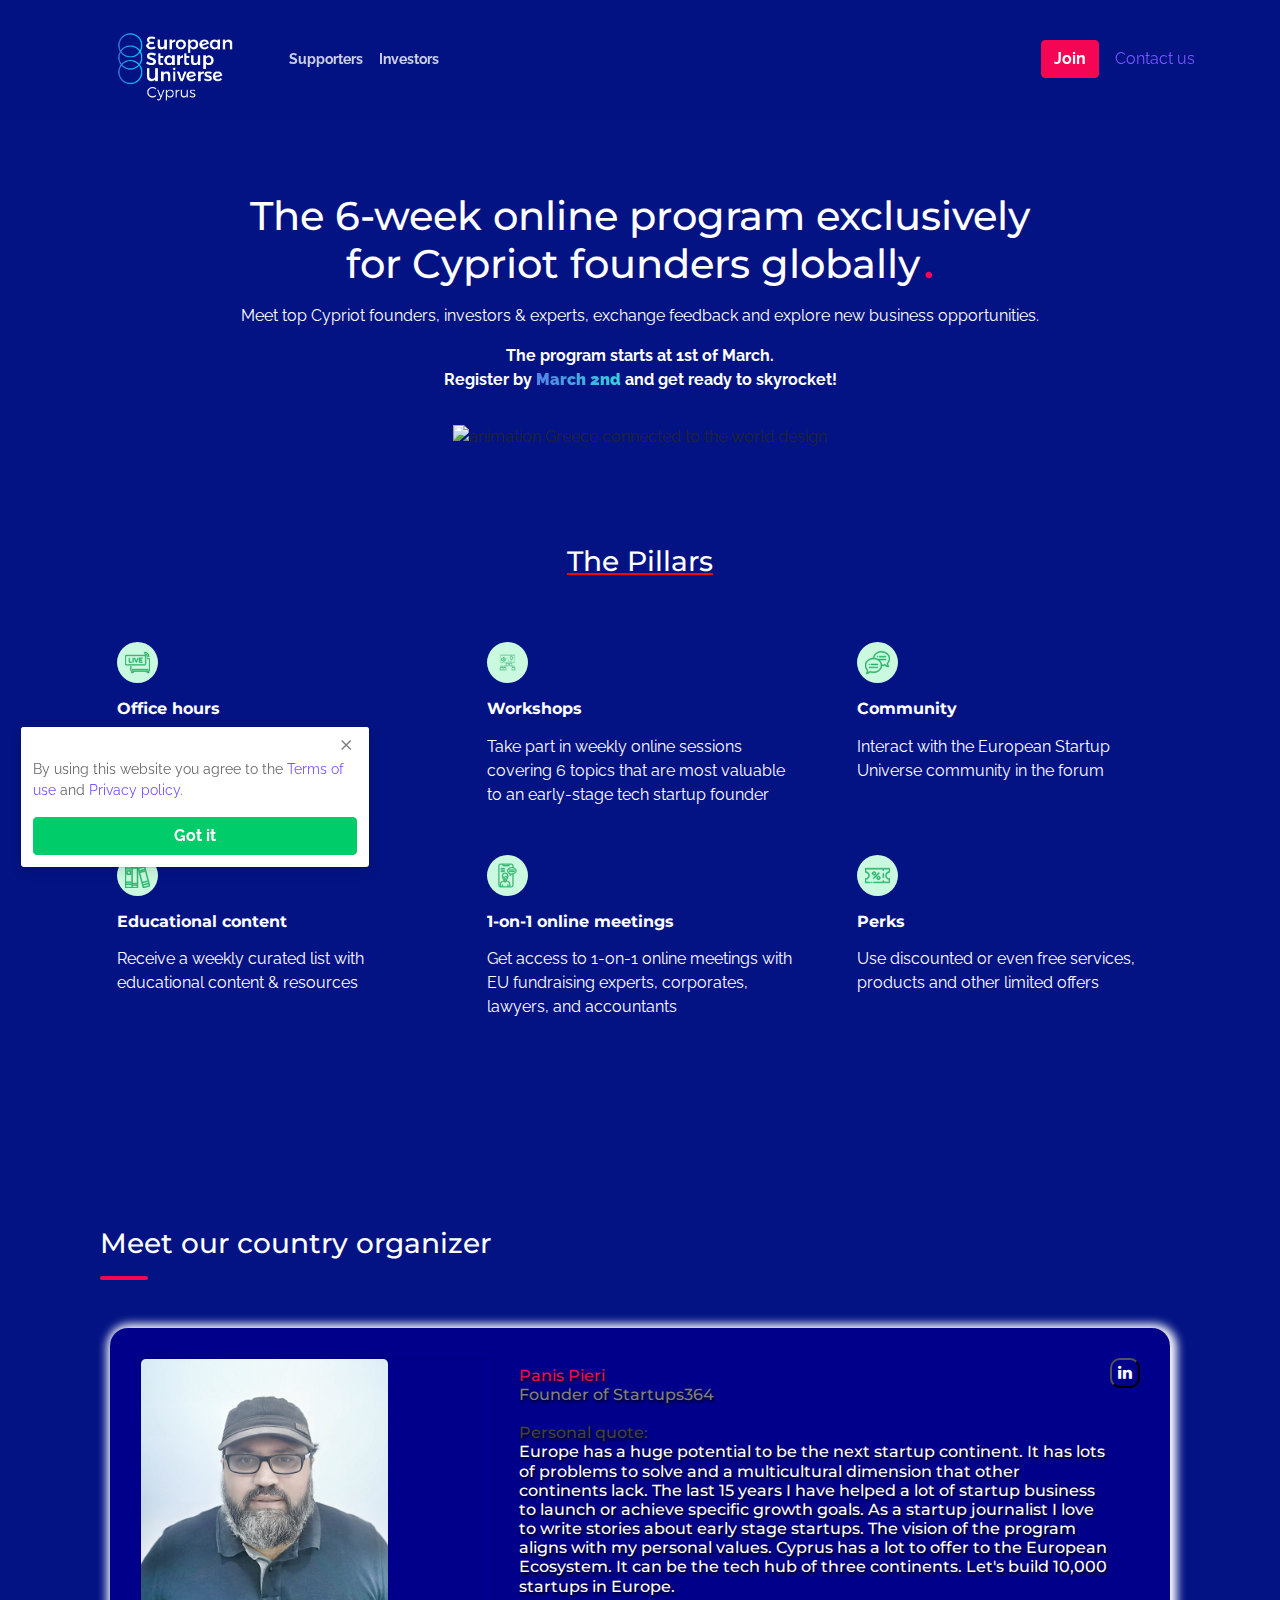
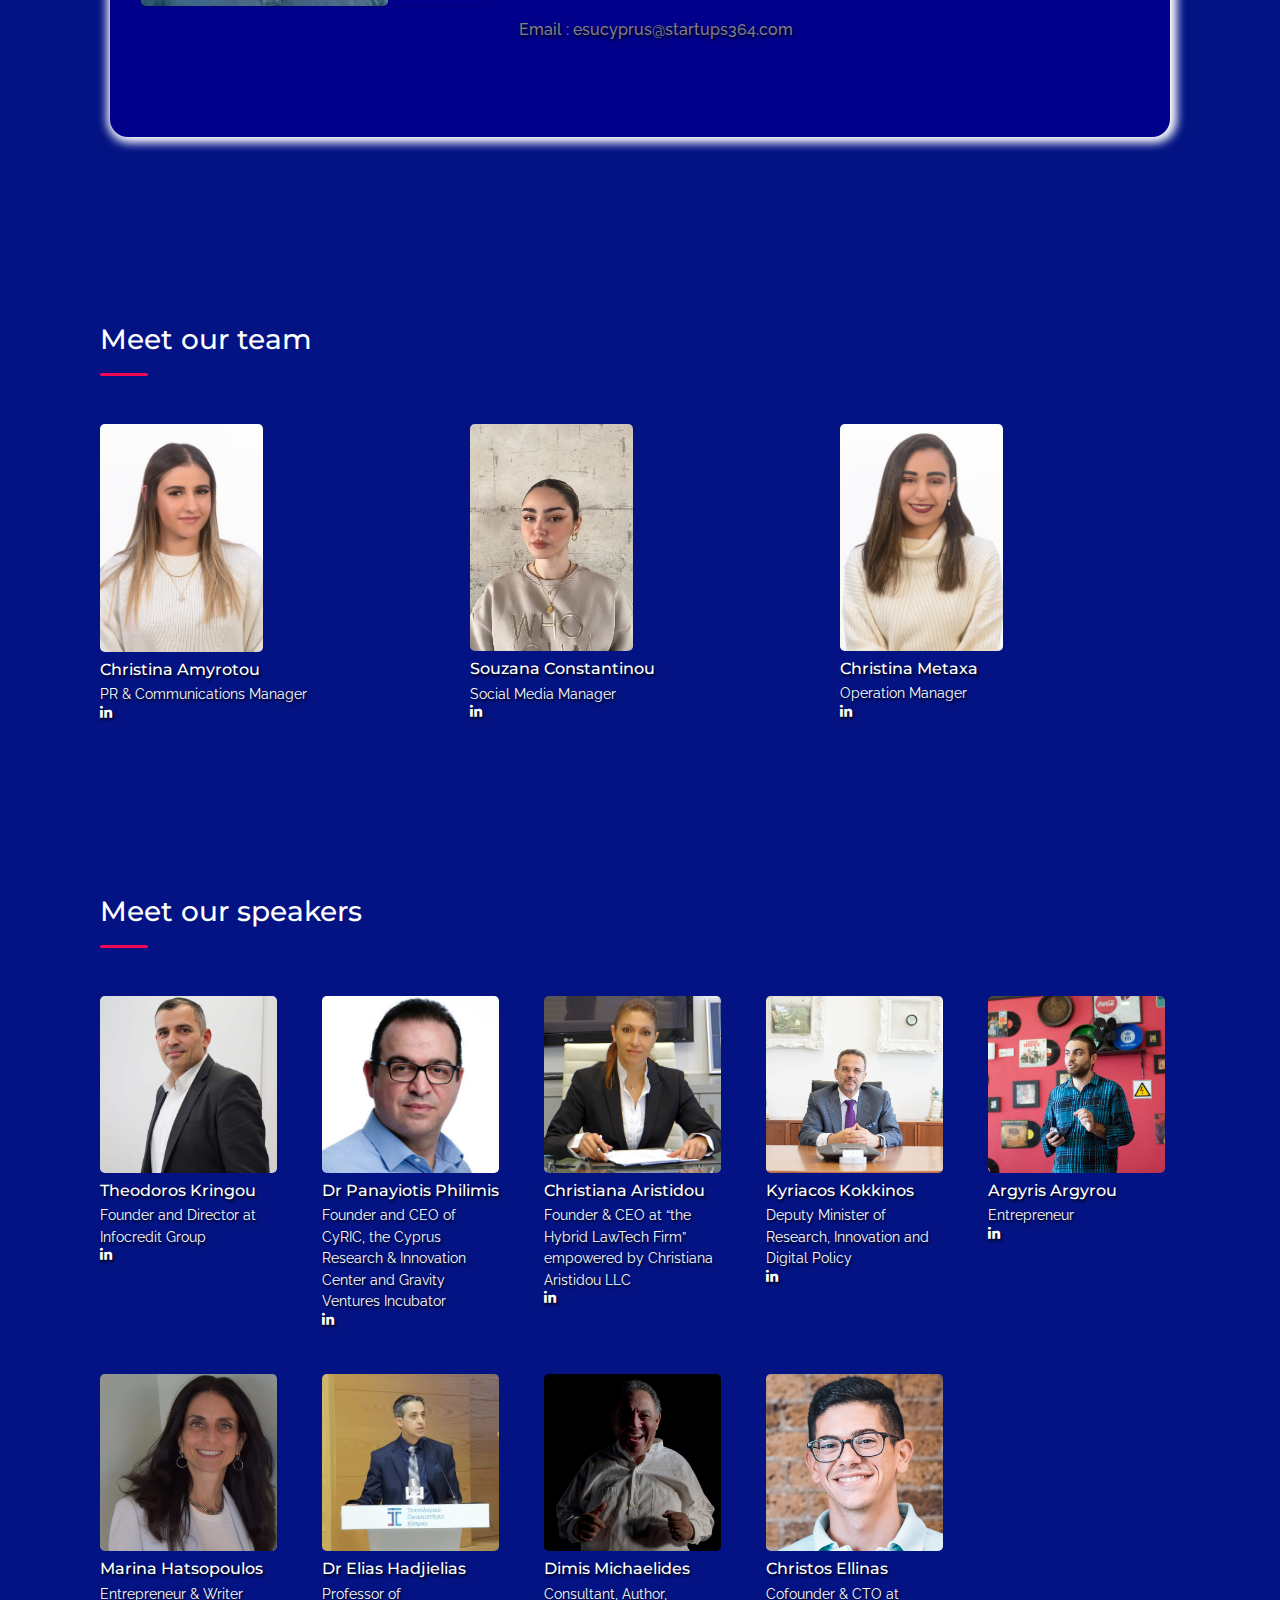
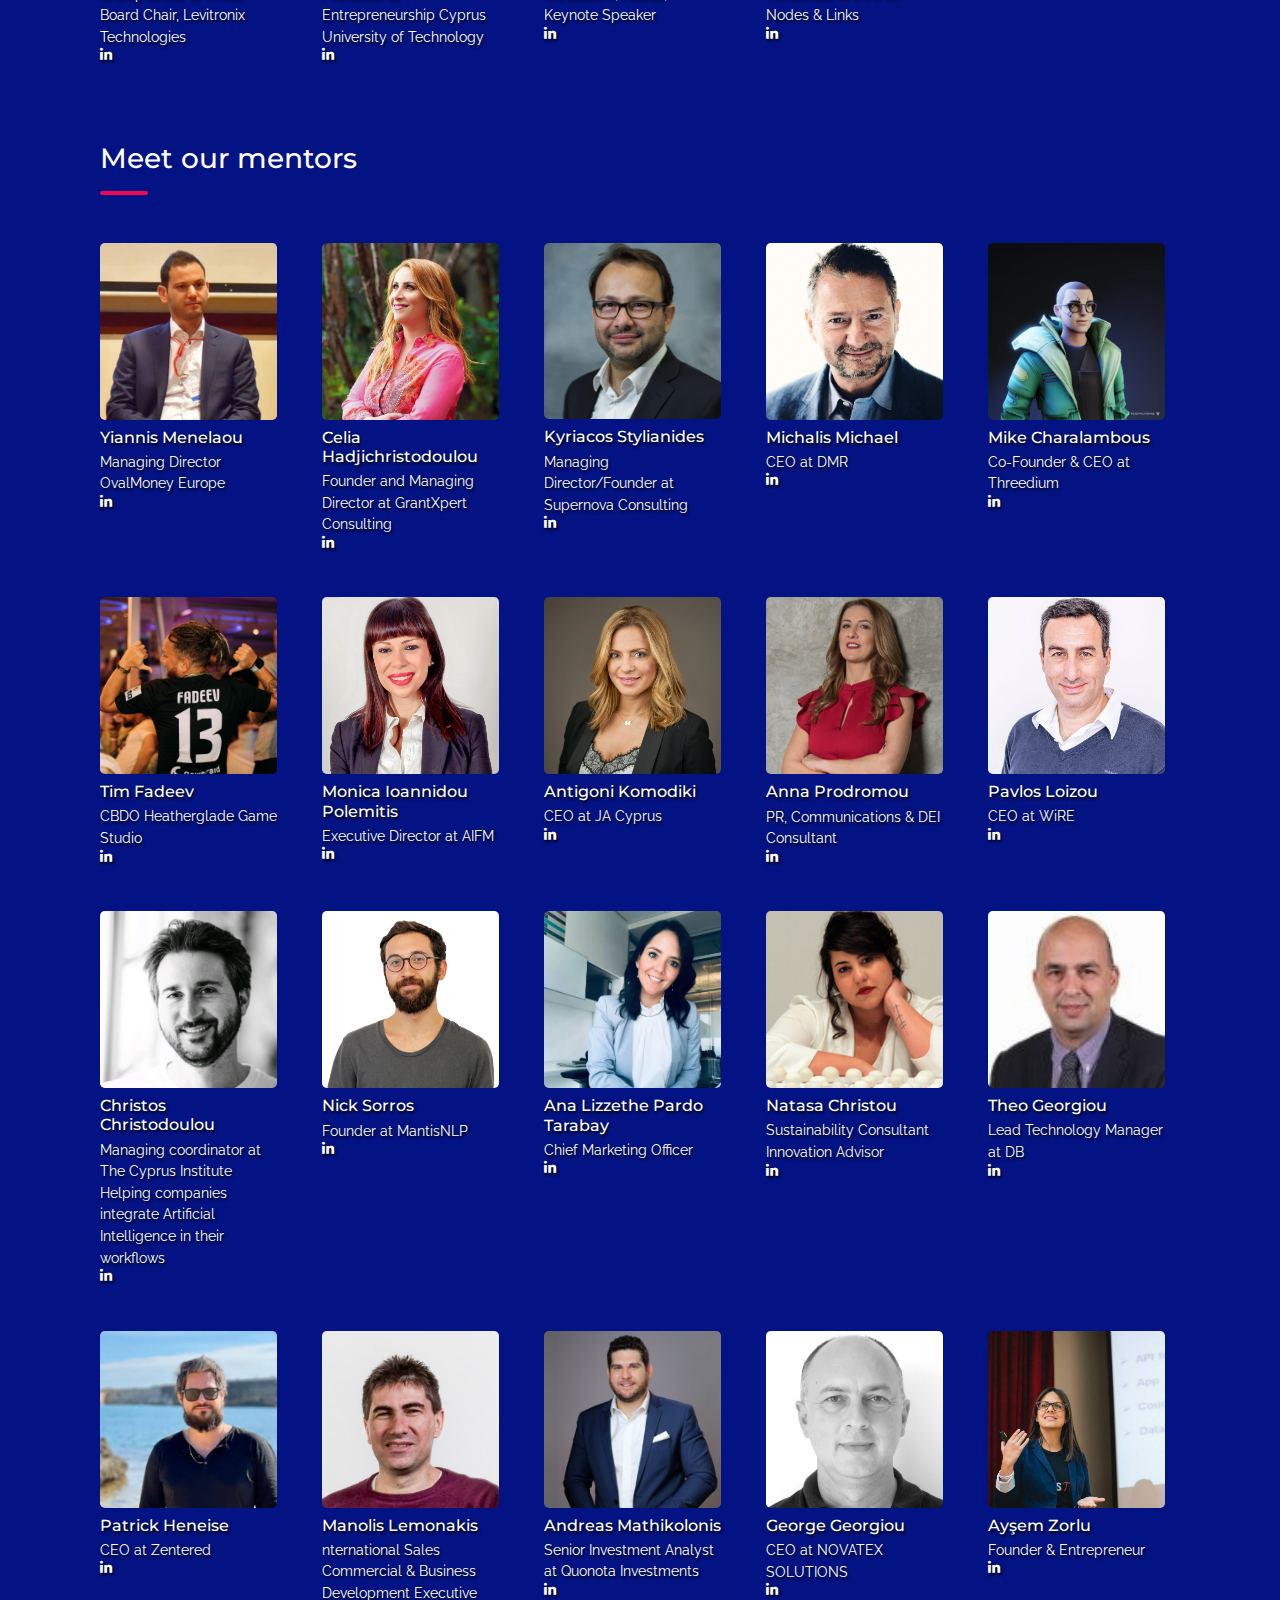
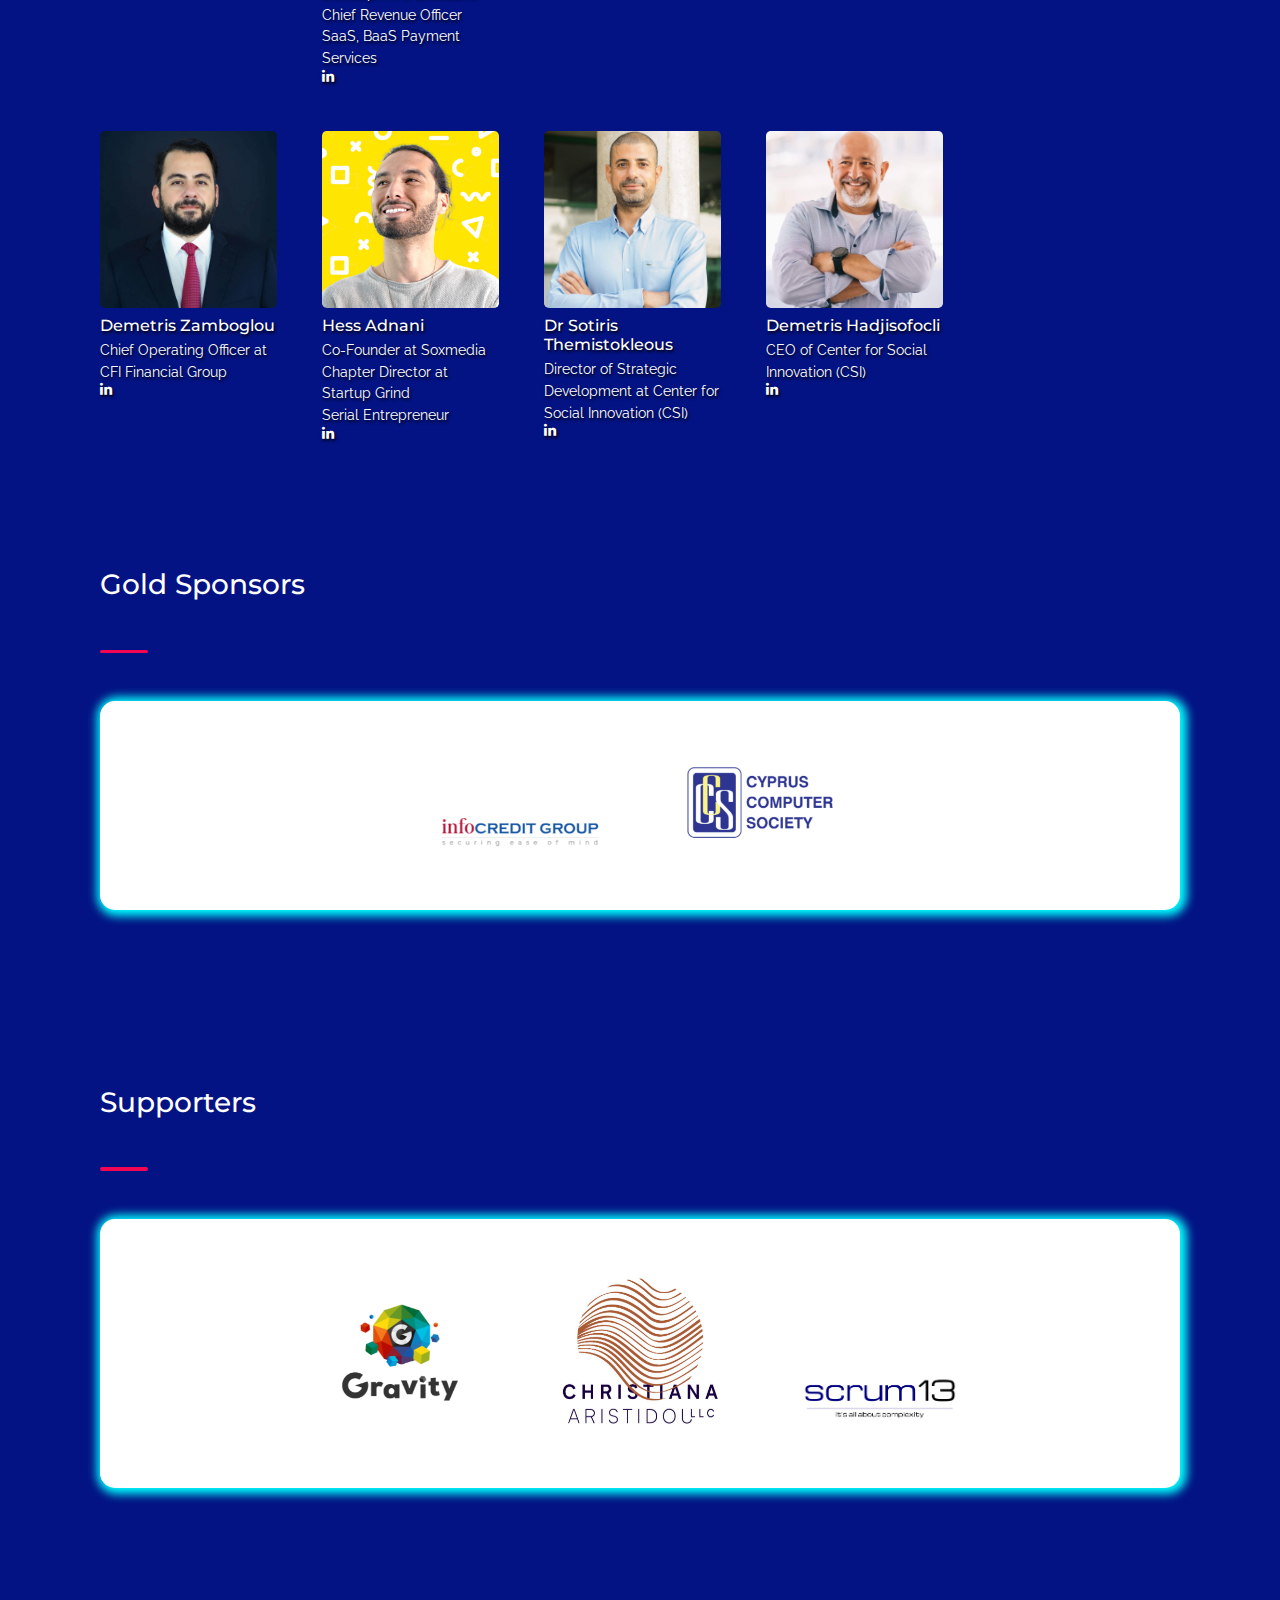
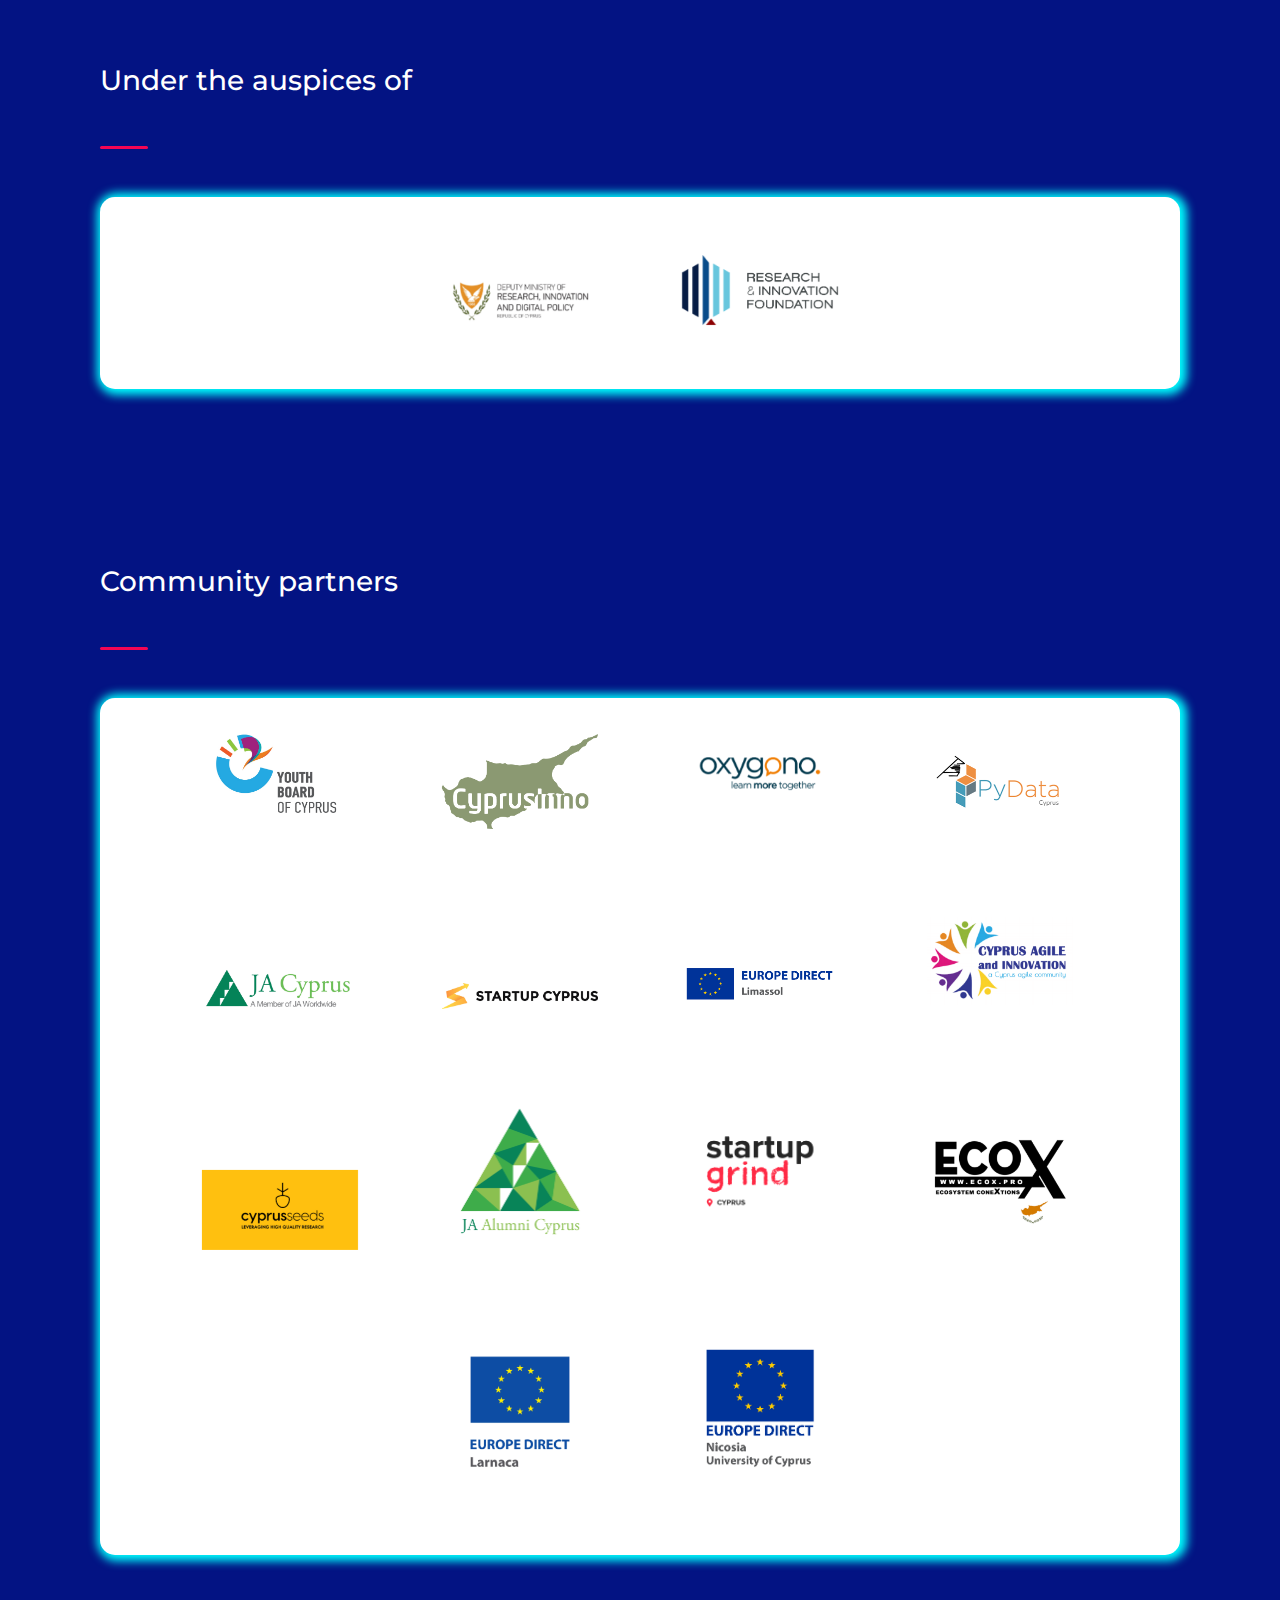
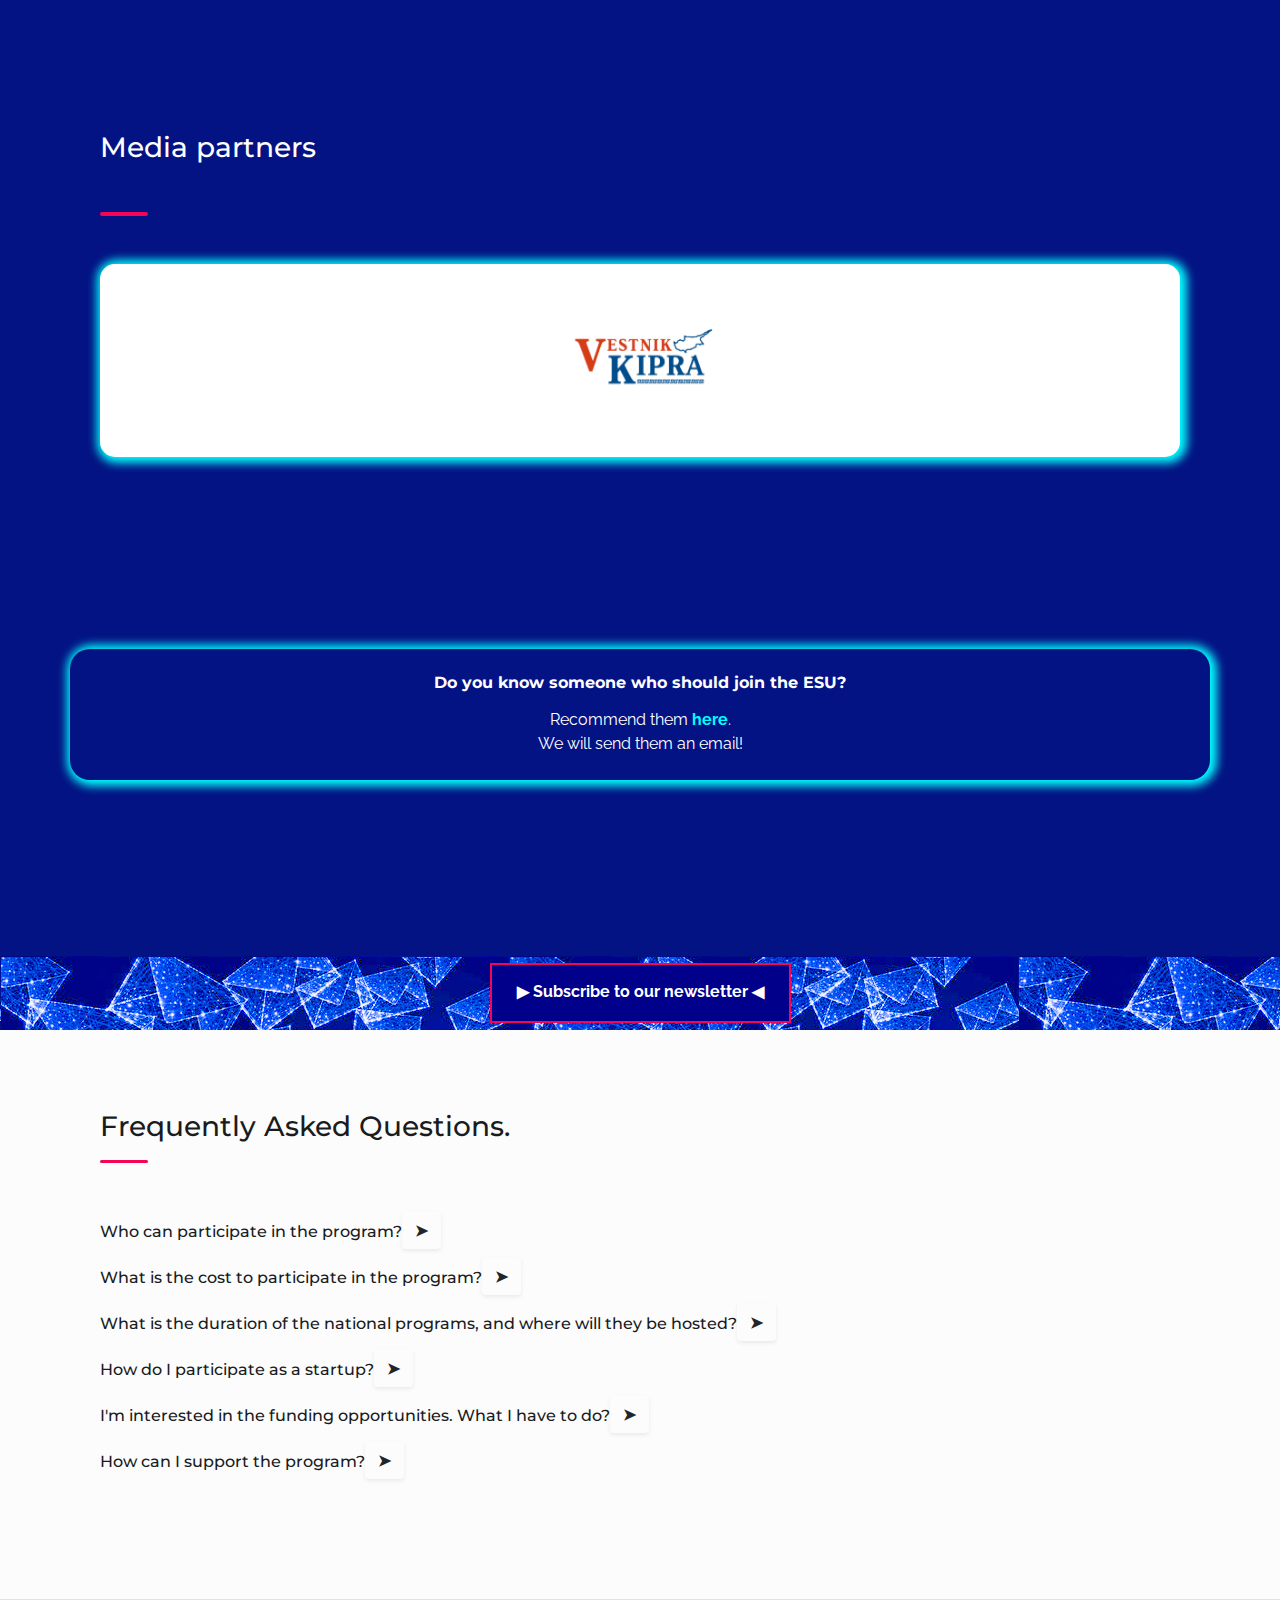
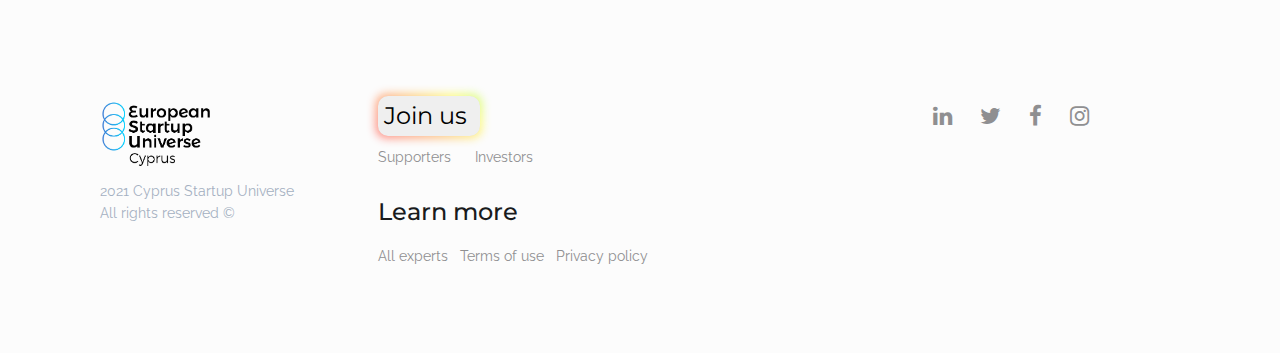
==== index.html @ b562e029 "Add files via upload" ====
<!Doctype html>
<html lang="en">
    <head>
        <meta charset="utf-8">
        <meta name="viewport" content="width=device-width, initial-scale=1.0">
        <meta name="description" content="The 6-week online program exclusively for Cyprus founders globally">
        <meta name="author" content="European Startup Universe - Cyprus">
        <meta property="og:url" content="https://cyprus.thestartupuniverse.org"/>
        <meta property="og:type" content="website"/>
        <meta property="og:title" content="European Startup Universe - Cyprus"/>
        <meta property="og:site_name" content="European Startup Universe - Cyprus"/>
        <meta property="og:description" content="The 6-week online program exclusively for Cyprus founders globally."/>
        <meta property="og:image" content="content/img/facebook_open_graph.jpg"/>
        <title>European Startup Universe - Cyprus</title>
        <!-- Favicon-->
        <link rel="shortcut icon" href="content/img/favicon.png">
        <!-- Bootstrap Core CSS -->
        <link rel="stylesheet" href="css/bootstrap.min.css">
        <link rel="stylesheet" href="css/slick.css">
        <!-- Custom CSS -->
        <link rel="stylesheet" href="css/basic.css">
        <link rel="stylesheet" href="css/landing.css">
        <!-- Google Analytics -->
        <script async src="https://www.googletagmanager.com/gtag/js?id=G-B1VBW97VB4"></script>
        <script>
          window.dataLayer = window.dataLayer || [];
          function gtag(){dataLayer.push(arguments);}
          gtag('js', new Date());

          gtag('config', 'G-B1VBW97VB4');
        </script>
        <!-- Fastbase Analytics -->
        <script>
         (function () {
           var e,i=["https://fastbase.com/fscript.js","TaMvmF3BjX","script"],a=document,s=a.createElement(i[2]);
           s.async=!0,s.id=i[1],s.src=i[0],(e=a.getElementsByTagName(i[2])[0]).parentNode.insertBefore(s,e)
         })();
        </script>

        <!-- Hotjar Tracking Code -->
        <script>
            (function(h,o,t,j,a,r){
                h.hj=h.hj||function(){(h.hj.q=h.hj.q||[]).push(arguments)};
                h._hjSettings={hjid:2195132,hjsv:6};
                a=o.getElementsByTagName('head')[0];
                r=o.createElement('script');r.async=1;
                r.src=t+h._hjSettings.hjid+j+h._hjSettings.hjsv;
                a.appendChild(r);
            })(window,document,'https://static.hotjar.com/c/hotjar-','.js?sv=');
        </script>
    </head>
    <body>

    <!-- Navigation Bar Section -->
    <nav class="navbar fixed-top navbar-expand-lg navbar-light bg-light">
        <div class="container">
            <a class="navbar-brand" href="index.html">
                <img src="content/img/logo/ESU_Cyprus_white.png" width="auto" height="70px" alt="logo">
            </a>
            <button class="navbar-toggler navbar-toggler-left x collapsed" type="button" data-toggle="collapse" data-target="#navbarText" aria-controls="navbarText" aria-expanded="false" aria-label="Toggle navigation">
                <span class="icon-bar"></span>
                <span class="icon-bar"></span>
                <span class="icon-bar"></span>
              </button>
            <div class="collapse navbar-collapse" id="navbarText">
                <ul class="navbar-nav ml-md-3 mr-auto mt-md-3 mt-lg-0">
                    <li class="nav-item">
                        <a class="nav-link" href="supporters.html">Supporters</a>
                    </li>
                    <li class="nav-item">
                        <a class="nav-link d-none" href="bexpert.html">Experts</a>
                    </li>
                    <li class="nav-item">
                        <a class="nav-link" href="investors.html">Investors</a>
                    </li>
                </ul>
                <a class="nav-link" href="join.html"><button class="btn mt-3 mt-md-0 my-2 my-sm-0 btn-call-to-action" type="button">Join</button></a>
                <a class= "nav-item" href="contactus.html"><class="text-white text-bold">Contact us</a>
                <!--<button class="btn mt-3 mt-md-0 my-2 my-sm-0 btn-call-to-action" type="button" onclick="window.open('https://greekstartupuniverse.org/waitinglist.html')">Book your seat</button>-->
            </div>
        </div>
    </nav>

    <!-- Hero Section -->
    <section class="jumbotron jumbotron-fluid welcome-section mb-0 pb-3">
        <div class="container">
            <div class="row">
                <div class="col-12 col-sm-9 mx-auto welcome-section-title text-center">
                    <h1 class="title-welcome text-white">The 6-week online program exclusively for Cypriot founders globally<span class="colored-dot">.</span></h1>
                    <p class="text-white">Meet top Cypriot founders, investors & experts, exchange feedback and explore new business opportunities.</p>
                    <p class="text-white font-weight-bold mt-3">The program starts at 1st of March.<br>Register by <span class="highlighted-text">March 2nd</span> and get ready to skyrocket!</p>
                </div>
            </div>
            <div class="row">
                <div class="col-12 text-center mx-auto mt-5 mt-md-3 px-0">
                    <img src="content/img/landing_world.gif" class="img-fluid" alt="animation Greece connected to the world design">
                </div>
            </div>
        </div>
    </section>

    <!-- Features section -->
    <section id="section-features">
        <div class="container">
            <div class="col-12">

                <h3 class="text-white d-flex justify-content-around mt-5 mb-5" style="text-decoration-line:underline; text-decoration-color:red;">The Pillars</h3>
                <div class="row">
                    <div class="col-12 col-md-4 py-3 card-style">
                        <span class="badge badge-secondary icon-wrapper">
                            <img src="content/img/live.svg" width="auto" height="25" alt="oofice hours graphic image">
                        </span>
                        <h6 class="font-weight-bold my-3 text-white">Office hours</h6>
                        <p class="text-white">Attend to weekly live Q&As with successful startup founders, and investors of your country</p>
                    </div>
                    <div class="col-12 col-md-4 py-3 card-style">
                        <span class="badge badge-secondary icon-wrapper">
                            <img src="content/img/workshops icon.png" width="auto" height="25" alt="funding graphic image">
                        </span>
                        <h6 class="font-weight-bold my-3 text-white">Workshops</h6>
                        <p class="text-white">Take part in weekly online sessions covering 6 topics that are most valuable to an early-stage tech startup founder</p>
                    </div>
                    <div class="col-12 col-md-4 py-3 card-style">
                        <span class="badge badge-secondary icon-wrapper">
                            <img src="content/img/community.svg" width="auto" height="25" alt="community graphic image">
                        </span>
                        <h6 class="font-weight-bold my-3 text-white">Community</h6>
                        <p class="text-white">Interact with the European Startup Universe community in the forum</p>
                    </div>
                </div>
                <div class="row">
                    <div class="col-12 col-md-4 py-3 card-style">
                        <span class="badge badge-secondary icon-wrapper">
                            <img src="content/img/book.svg" width="auto" height="25" alt="educational material graphic image">
                        </span>
                        <h6 class="font-weight-bold my-3 text-white">Educational content</h6>
                        <p class="text-white">Receive a weekly curated list with educational content & resources</p>
                    </div>
                    <div class="col-12 col-md-4 py-3 card-style">
                        <span class="badge badge-secondary icon-wrapper">
                            <img src="content/img/video-chat.svg" width="auto" height="25" alt="1-on-1 graphic image">
                        </span>
                        <h6 class="font-weight-bold my-3 text-white">1-on-1 online meetings</h6>
                        <p class="text-white">Get access to 1-on-1 online meetings with EU fundraising experts, corporates, lawyers, and accountants</p>
                    </div>
                    <div class="col-12 col-md-4 py-3 card-style">
                        <span class="badge badge-secondary icon-wrapper">
                            <img src="content/img/voucher.svg" width="auto" height="25" alt="offers & discounts graphic image">
                        </span>
                        <h6 class="font-weight-bold my-3 text-white">Perks</h6>
                        <p class="text-white">Use discounted or even free services, products and other limited offers</p>
                    </div>
                </div>

            </div>
        </div>
    </section>

    <!-- Funding opportunities section -->
    <section id="section-funding" class="d-none">
        <div class="container">
            <div class="jumbotron background-standing">
                <div class="row">
                    <div class="col-md-5 px-4 mb-5">
                        <h2><span class="highlighted-text">€200+M</span> in funding opportunities if you are looking for funding.</h2>
                    </div>
                    <div class="col-md-6 offset-md-1">
                        <div class="col-12">
                            <h6>Angel investors</h6>
                            <p>Complete 7/8 progress reports to access Cyprus-origin angel investors looking to fund startups in your industry</p>
                            <table class="table table-borderless table-sm">
                                <tbody>
                                    <tr>
                                        <td class="table-text">Who is this for?</td>
                                        <td class="table-text">Startups in very early stages</td>
                                    </tr>
                                    <tr>
                                        <td class="table-text">Total money to be invested:</td>
                                        <td class="table-text">€300K</td>
                                    </tr>
                                    <tr>
                                        <td class="table-text">Angels invest through</td>
                                        <td class="table-text">Equity 7-9%, convertible note</td>
                                    </tr>
                                </tbody>
                            </table>
                            <hr class="my-4">
                        </div>
                        <div class="col-12">
                            <h6>VCs, Angel funds & family offices</h6>
                            <p>If you complete 7/8 progress reports and you are a startup with product & revenues looking for additional funding we can connect you with Cyprus-origin angel funds, family offices & VCs in our network.</p>
                            <table class="table table-borderless table-sm">
                                <tbody>
                                    <tr>
                                        <td class="table-text">Who is this for?</td>
                                        <td class="table-text">Startups in pre-seed or seed stage</td>
                                    </tr>
                                    <tr>
                                        <td class="table-text">Total money to be invested:</td>
                                        <td class="table-text">€200M</td>
                                    </tr>
                                    <tr>
                                        <td class="table-text">VCs, Angel funds & family offices invest through</td>
                                        <td class="table-text">Equity (depends on maturity)</td>
                                    </tr>
                                </tbody>
                            </table>
                        </div>
                        <div class="col-12 mt-5">
                            <a href="investors.html" class="link-to-page font-weight-bold">Be one of our investors<i class="fa fa-long-arrow-right ml-3" aria-hidden="true"></i></a>
                        </div>
                    </div>
                </div>
            </div>
        </div>
    </section>

    <!-- Country organizer section -->
    <section id="section-partners">
      <div class="container">
        <div class="col-12">
          <h3 class="text-white">Meet our country organizer</h3>
          <div class="title-border mt-3 mb-5"></div>
          <div class="photoframe">
            <div class="card card-partner" style="background-color: inherit;">
              <img src="content/img/cyprus.jpg" class="card-img-top" alt="Panis Pieri">
            </div>
            <h6 class="card-title text-white mt-2 mb-1 pl-4 pb-5"><span class="pb-5" style="color:#f40654;">Panis Pieri</span><br>
            <span style="color:gray;">Founder of Startups364</span><br><br>
            <span style="color:#454140;">Personal quote: </span><br>
            Europe has a huge potential to be the next startup continent. It has lots of problems to solve and a multicultural dimension that other continents lack.
            The last 15 years I have helped a lot of startup business to launch or achieve specific growth goals. As a startup journalist I love to write stories about early stage startups.
            The vision of the program aligns with my personal values. Cyprus has a lot to offer to the European Ecosystem. It can be the tech hub of three  continents. Let's build 10,000 startups in Europe.
            <br><p class="footer-list-item list-inline-item mb-3 mt-4" style="color:gray;">Email : esucyprus@startups364.com</p></h6>
            <br><button class="raise"><a href="https://www.linkedin.com/in/panispieri/" style="color:white;" target="_blank"><i class="fa fa-linkedin"></i></a></button>
          </div>
        </div>
      </div>
    </section>

    <!--team section -->
    <section id="section-partners">
      <div class="container">
        <div class="col-12">
          <h3 class="text-white">Meet our team</h3>
          <div class="title-border mt-3 mb-5"></div>
          <div class="row row-cols row-cols-lg-3">

                <div class="col col-md-5 px-6 mb-5 speakers-wrapper">
                    <div class="card card-speaker" style="background-color: inherit;">
                        <img src="content/img/team/Christina Amyrotou.jpg" class="card-img-top w-50" alt="Christina Amyrotou profile photo">
                        <h6 class="card-title text-white mt-2 mb-1">Christina Amyrotou</h6>
                        <p class="card-text text-white speaker-position">PR & Communications Manager
                        <a href="https://www.linkedin.com/in/christina-amyrotou-5b244a198/?originalSubdomain=cy" target="_blank"><i class="fa fa-linkedin d-flex justify-content-start" style="color:white"></i></a></p>
                    </div>
                </div>
                <div class="col col-md-5 px-6 mb-5 speakers-wrapper">
                    <div class="card card-speaker" style="background-color: inherit;">
                        <img src="content/img/team/Souzana Constantinou.jpg" class="card-img-top w-50" alt="Souzana Constantinou profile photo">
                        <h6 class="card-title text-white mt-2 mb-1">Souzana Constantinou</h6>
                        <p class="card-text text-white speaker-position">Social Media Manager
                        <a href="https://www.linkedin.com/in/suzanaconstantinou/?originalSubdomain=cy" target="_blank"><i class="fa fa-linkedin d-flex justify-content-start" style="color:white"></i></a></p>
                    </div>
                </div>
                <div class="col col-md-5 px-6 mb-5 speakers-wrapper">
                    <div class="card card-speaker" style="background-color: inherit;">
                        <img src="content/img/team/Christina Metaxa.jpg" class="card-img-top w-50" alt="Christina Metaxa profile photo">
                        <h6 class="card-title text-white mt-2 mb-1">Christina Metaxa</h6>
                        <p class="card-text text-white speaker-position">Operation Manager
                        <a href="https://www.linkedin.com/in/christina-metaxa-927b83229/" target="_blank"><i class="fa fa-linkedin d-flex justify-content-start" style="color:white"></i></a></p>
                    </div>
                </div>
        </div>
      </div>
    </section>

    <!-- Speakers section -->
    <section id="section-speakers">
        <div class="container">
            <div class="col-12">

                <h3 class="text-white">Meet our speakers</h3>
                <div class="title-border mt-3 mb-5"></div>
                <div class="row row-cols row-cols-lg-5">

                    <div class="col col-md-5 px-6 mb-5 speakers-wrapper">
                        <div class="card card-speaker" style="background-color: inherit;">
                            <img src="content/img/speakers/Theodoros Kringou.jpg" class="card-img-top" alt="Theodoros Kringou profile photo">
                            <h6 class="card-title text-white mt-2 mb-1">Theodoros Kringou</h6>
                            <p class="card-text text-white speaker-position">Founder and Director at Infocredit Group
                            <a href="https://www.linkedin.com/in/theodorosk/" target="_blank"><i class="fa fa-linkedin d-flex justify-content-start" style="color:white"></i></a></p>
                        </div>
                    </div>
                    <div class="col col-md-5 px-6 mb-5 speakers-wrapper">
                        <div class="card card-speaker" style="background-color: inherit;">
                            <img src="content/img/speakers/Panayiotis Philimis.jpg" class="card-img-top" alt="Dr Panayiotis Philimis profile photo">
                            <h6 class="card-title text-white mt-2 mb-1">Dr Panayiotis Philimis</h6>
                            <p class="card-text text-white speaker-position">Founder and CEO of CyRIC, the Cyprus Research & Innovation Center and Gravity Ventures Incubator
                            <a href="https://www.linkedin.com/in/panayiotisphilimis/" target="_blank"><i class="fa fa-linkedin d-flex justify-content-start" style="color:white"></i></a></p>
                        </div>
                    </div>
                    <div class="col col-md-5 px-6 mb-5 speakers-wrapper">
                        <div class="card card-speaker" style="background-color: inherit;">
                            <img src="content/img/speakers/Christiana Aristidou.jpg" class="card-img-top" alt="Christiana Aristidou profile photo">
                            <h6 class="card-title text-white mt-2 mb-1">Christiana Aristidou</h6>
                            <p class="card-text text-white speaker-position">Founder & CEO at “the Hybrid LawTech Firm” empowered by Christiana Aristidou LLC
                            <a href="https://www.linkedin.com/in/christiana-aristidou/" target="_blank"><i class="fa fa-linkedin d-flex justify-content-start" style="color:white"></i></a></p>
                        </div>
                    </div>
                    <div class="col col-md-5 px-6 mb-5 speakers-wrapper">
                        <div class="card card-speaker" style="background-color: inherit;">
                            <img src="content/img/speakers/Kyriacos Kokkinos.jpg" class="card-img-top" alt="Kyriacos Kokkinos profile photo">
                            <h6 class="card-title text-white mt-2 mb-1">Kyriacos Kokkinos</h6>
                            <p class="card-text text-white speaker-position">Deputy Minister of Research, Innovation and Digital Policy
                            <a href="https://www.linkedin.com/in/kyriacoschiefscientist/" target="_blank"><i class="fa fa-linkedin d-flex justify-content-start" style="color:white"></i></a></p>
                        </div>
                    </div>
                    <div class="col col-md-5 px-6 mb-5 speakers-wrapper">
                        <div class="card card-speaker" style="background-color: inherit;">
                            <img src="content/img/speakers/Argyris Argyrou.jpg" class="card-img-top" alt="Argyris Argyrou profile photo">
                            <h6 class="card-title text-white mt-2 mb-1">Argyris Argyrou</h6>
                            <p class="card-text text-white speaker-position">Entrepreneur
                            <a href="https://www.linkedin.com/in/aargyrou/" target="_blank"><i class="fa fa-linkedin d-flex justify-content-start" style="color:white"></i></a></p>
                        </div>
                    </div>
                    <div class="col col-md-5 px-6 mb-5 speakers-wrapper">
                        <div class="card card-speaker" style="background-color: inherit;">
                            <img src="content/img/speakers/Marina Hatsopoulos.jpg" class="card-img-top" alt="Marina Hatsopoulos profile photo">
                            <h6 class="card-title text-white mt-2 mb-1">Marina Hatsopoulos</h6>
                            <p class="card-text text-white speaker-position">Entrepreneur & Writer<br>Board Chair, Levitronix Technologies
                            <a href="https://www.linkedin.com/in/marinahatsopoulos/" target="_blank"><i class="fa fa-linkedin d-flex justify-content-start" style="color:white"></i></a></p>
                        </div>
                    </div>
                    <div class="col col-md-5 px-6 mb-5 speakers-wrapper">
                        <div class="card card-speaker" style="background-color: inherit;">
                            <img src="content/img/speakers/Elias Hadjielias.jpg" class="card-img-top" alt="Dr Elias Hadjielias profile photo">
                            <h6 class="card-title text-white mt-2 mb-1">Dr Elias Hadjielias</h6>
                            <p class="card-text text-white speaker-position">Professor of Entrepreneurship Cyprus University of Technology
                            <a href="https://www.linkedin.com/in/elias-hadjielias-2539a488/" target="_blank"><i class="fa fa-linkedin d-flex justify-content-start" style="color:white"></i></a></p>
                        </div>
                    </div>
                    <div class="col col-md-5 px-6 mb-5 speakers-wrapper">
                        <div class="card card-speaker" style="background-color: inherit;">
                            <img src="content/img/speakers/Dimis Michaelides.jpg" class="card-img-top" alt="Dimis Michaelides profile photo">
                            <h6 class="card-title text-white mt-2 mb-1">Dimis Michaelides</h6>
                            <p class="card-text text-white speaker-position">Consultant, Author, Keynote Speaker
                            <a href="http://www.dimis.org/" target="_blank"><i class="fa fa-linkedin d-flex justify-content-start" style="color:white"></i></a></p>
                        </div>
                    </div>
                    <div class="col col-md-5 px-6 mb-5 speakers-wrapper">
                        <div class="card card-speaker" style="background-color: inherit;">
                            <img src="content/img/speakers/Christos Ellinas.jpg" class="card-img-top" alt="Christos Ellinas profile photo">
                            <h6 class="card-title text-white mt-2 mb-1">Christos Ellinas</h6>
                            <p class="card-text text-white speaker-position">Cofounder & CTO at Nodes & Links
                            <a href="https://www.linkedin.com/in/christos-ellinas/" target="_blank"><i class="fa fa-linkedin d-flex justify-content-start" style="color:white"></i></a></p>
                        </div>
                    </div>

                </div>
            </div>
        </div>
    </section>

    <!-- Mentors section -->
    <section id="section-speakers">
        <div class="container">
            <div class="col-12">

                <h3 class="text-white">Meet our mentors</h3>
                <div class="title-border mt-3 mb-5"></div>
                <div class="row row-cols row-cols-lg-5">

                    <div class="col col-md-5 px-6 mb-5 speakers-wrapper">
                        <div class="card card-speaker" style="background-color: inherit;">
                            <img src="content/img/mentors/Yiannis Menelaou.jpg" class="card-img-top" alt="Yiannis Menelaou profile photo">
                            <h6 class="card-title text-white mt-2 mb-1">Yiannis Menelaou</h6>
                            <p class="card-text text-white speaker-position">Managing Director OvalMoney Europe
                            <a href="https://www.linkedin.com/in/ioannis-menelaou/" target="_blank"><i class="fa fa-linkedin d-flex justify-content-start" style="color:white"></i></a></p>
                        </div>
                    </div>
                    <div class="col col-md-5 px-6 mb-5 speakers-wrapper">
                        <div class="card card-speaker" style="background-color: inherit;">
                            <img src="content/img/mentors/Celia Hadjichristodoulou.jpg" class="card-img-top" alt="Celia Hadjichristodoulou profile photo">
                            <h6 class="card-title text-white mt-2 mb-1">Celia Hadjichristodoulou</h6>
                            <p class="card-text text-white speaker-position">Founder and Managing Director at GrantXpert Consulting
                            <a href="https://www.linkedin.com/in/celiah/" target="_blank"><i class="fa fa-linkedin d-flex justify-content-start" style="color:white"></i></a></p>
                        </div>
                    </div>
                    <div class="col col-md-5 px-6 mb-5 speakers-wrapper">
                        <div class="card card-speaker" style="background-color: inherit;">
                            <img src="content/img/mentors/Kyriakos Stylianides.jpg" class="card-img-top" alt="Kyriacos Stylianides profile photo">
                            <h6 class="card-title text-white mt-2 mb-1">Kyriacos Stylianides</h6>
                            <p class="card-text text-white speaker-position">Managing Director/Founder at Supernova Consulting
                            <a href="https://www.linkedin.com/in/kyriacosstylianides/" target="_blank"><i class="fa fa-linkedin d-flex justify-content-start" style="color:white"></i></a></p>
                        </div>
                    </div>
                    <div class="col col-md-5 px-6 mb-5 speakers-wrapper">
                        <div class="card card-speaker" style="background-color: inherit;">
                            <img src="content/img/mentors/Michalis Michael.jpg" class="card-img-top" alt="Michalis Michael profile photo">
                            <h6 class="card-title text-white mt-2 mb-1">Michalis Michael</h6>
                            <p class="card-text text-white speaker-position">CEO at DMR
                            <a href="https://www.linkedin.com/in/michalisamichael/" target="_blank"><i class="fa fa-linkedin d-flex justify-content-start" style="color:white"></i></a></p>
                        </div>
                    </div>
                    <div class="col col-md-5 px-6 mb-5 speakers-wrapper">
                        <div class="card card-speaker" style="background-color: inherit;">
                            <img src="content/img/mentors/Mike Charalambous.jpg" class="card-img-top" alt="Mike Charalambous profile photo">
                            <h6 class="card-title text-white mt-2 mb-1">Mike Charalambous</h6>
                            <p class="card-text text-white speaker-position">Co-Founder & CEO at Threedium
                            <a href="https://www.linkedin.com/in/mikechara/" target="_blank"><i class="fa fa-linkedin d-flex justify-content-start" style="color:white"></i></a></p>
                        </div>
                    </div>
                    <div class="col col-md-5 px-6 mb-5 speakers-wrapper">
                        <div class="card card-speaker" style="background-color: inherit;">
                            <img src="content/img/mentors/Tim Fadeev.jpg" class="card-img-top" alt="Tim Fadeev profile photo">
                            <h6 class="card-title text-white mt-2 mb-1">Tim Fadeev</h6>
                            <p class="card-text text-white speaker-position">CBDO Heatherglade Game Studio
                            <a href="https://www.linkedin.com/in/timfadeev/" target="_blank"><i class="fa fa-linkedin d-flex justify-content-start" style="color:white"></i></a></p>
                        </div>
                    </div>
                    <div class="col col-md-5 px-6 mb-5 speakers-wrapper">
                        <div class="card card-speaker" style="background-color: inherit;">
                            <img src="content/img/mentors/Monica Ioannidou Polemitis.jpg" class="card-img-top" alt="Monica Ioannidou Polemitis profile photo">
                            <h6 class="card-title text-white mt-2 mb-1">Monica Ioannidou Polemitis</h6>
                            <p class="card-text text-white speaker-position">Executive Director at AIFM
                            <a href="https://www.linkedin.com/in/monica-ioannidou-polemitis-979211b/" target="_blank"><i class="fa fa-linkedin d-flex justify-content-start" style="color:white"></i></a></p>
                        </div>
                    </div>
                    <div class="col col-md-5 px-6 mb-5 speakers-wrapper">
                        <div class="card card-speaker" style="background-color: inherit;">
                            <img src="content/img/mentors/Antigoni Komodiki.jpg" class="card-img-top" alt="Antigoni Komodiki profile photo">
                            <h6 class="card-title text-white mt-2 mb-1">Antigoni Komodiki</h6>
                            <p class="card-text text-white speaker-position">CEO at JA Cyprus
                            <a href="https://www.linkedin.com/in/antigoni-komodiki-4639a6a9/" target="_blank"><i class="fa fa-linkedin d-flex justify-content-start" style="color:white"></i></a></p>
                        </div>
                    </div>
                    <div class="col col-md-5 px-6 mb-5 speakers-wrapper">
                        <div class="card card-speaker" style="background-color: inherit;">
                            <img src="content/img/mentors/Anna Prodromou.jpg" class="card-img-top" alt="Anna Prodromou profile photo">
                            <h6 class="card-title text-white mt-2 mb-1">Anna Prodromou</h6>
                            <p class="card-text text-white speaker-position">PR, Communications & DEI Consultant
                            <a href="https://www.linkedin.com/in/annaprodromou/" target="_blank"><i class="fa fa-linkedin d-flex justify-content-start" style="color:white"></i></a></p>
                        </div>
                    </div>
                    <div class="col col-md-5 px-6 mb-5 speakers-wrapper">
                        <div class="card card-speaker" style="background-color: inherit;">
                            <img src="content/img/mentors/Pavlos Loizou.jpg" class="card-img-top" alt="Pavlos Loizou profile photo">
                            <h6 class="card-title text-white mt-2 mb-1">Pavlos Loizou</h6>
                            <p class="card-text text-white speaker-position">CEO at WiRE
                            <a href="https://www.linkedin.com/in/pavlosloizou/" target="_blank"><i class="fa fa-linkedin d-flex justify-content-start" style="color:white"></i></a></p>
                        </div>
                    </div>
                    <div class="col col-md-5 px-6 mb-5 speakers-wrapper">
                        <div class="card card-speaker" style="background-color: inherit;">
                            <img src="content/img/mentors/Christos Christodoulou.jpg" class="card-img-top" alt="Christos Christodoulou profile photo">
                            <h6 class="card-title text-white mt-2 mb-1">Christos Christodoulou</h6>
                            <p class="card-text text-white speaker-position">Managing coordinator at The Cyprus Institute<br>Helping companies integrate Artificial Intelligence in their workflows
                            <a href="https://www.linkedin.com/in/chr7stos/" target="_blank"><i class="fa fa-linkedin d-flex justify-content-start" style="color:white"></i></a></p>
                        </div>
                    </div>
                    <div class="col col-md-5 px-6 mb-5 speakers-wrapper">
                        <div class="card card-speaker" style="background-color: inherit;">
                            <img src="content/img/mentors/Nick Sorros.jpg" class="card-img-top" alt="Nick Sorros profile photo">
                            <h6 class="card-title text-white mt-2 mb-1">Nick Sorros</h6>
                            <p class="card-text text-white speaker-position">Founder at MantisNLP
                            <a href="https://www.linkedin.com/in/nsorros/" target="_blank"><i class="fa fa-linkedin d-flex justify-content-start" style="color:white"></i></a></p>
                        </div>
                    </div>
                    <div class="col col-md-5 px-6 mb-5 speakers-wrapper">
                        <div class="card card-speaker" style="background-color: inherit;">
                            <img src="content/img/mentors/Ana Lizzethe Pardo Tarabay.jpg" class="card-img-top" alt="Ana Lizzethe Pardo Tarabay profile photo">
                            <h6 class="card-title text-white mt-2 mb-1">Ana Lizzethe Pardo Tarabay</h6>
                            <p class="card-text text-white speaker-position">Chief Marketing Officer
                            <a href="https://www.linkedin.com/in/analizpardo/" target="_blank"><i class="fa fa-linkedin d-flex justify-content-start" style="color:white"></i></a></p>
                        </div>
                    </div>
                    <div class="col col-md-5 px-6 mb-5 speakers-wrapper">
                        <div class="card card-speaker" style="background-color: inherit;">
                            <img src="content/img/mentors/Natasa Christou.jpg" class="card-img-top" alt="Natasa Christou profile photo">
                            <h6 class="card-title text-white mt-2 mb-1">Natasa Christou</h6>
                            <p class="card-text text-white speaker-position">Sustainability Consultant<br>Innovation Advisor
                            <a href="https://www.linkedin.com/in/natasa-christou-uniquecorn/" target="_blank"><i class="fa fa-linkedin d-flex justify-content-start" style="color:white"></i></a></p>
                        </div>
                    </div>
                    <div class="col col-md-5 px-6 mb-5 speakers-wrapper">
                        <div class="card card-speaker" style="background-color: inherit;">
                            <img src="content/img/mentors/Theo Georgiou.jpg" class="card-img-top" alt="Theo Georgiou profile photo">
                            <h6 class="card-title text-white mt-2 mb-1">Theo Georgiou</h6>
                            <p class="card-text text-white speaker-position">Lead Technology Manager at DB
                            <a href="https://www.linkedin.com/in/theogeor/" target="_blank"><i class="fa fa-linkedin d-flex justify-content-start" style="color:white"></i></a></p>
                        </div>
                    </div>
                    <div class="col col-md-5 px-6 mb-5 speakers-wrapper">
                        <div class="card card-speaker" style="background-color: inherit;">
                            <img src="content/img/mentors/Patrick Heneise.jpg" class="card-img-top" alt="Patrick Heneise profile photo">
                            <h6 class="card-title text-white mt-2 mb-1">Patrick Heneise</h6>
                            <p class="card-text text-white speaker-position">CEO at Zentered
                            <a href="https://www.linkedin.com/in/patrickheneise/" target="_blank"><i class="fa fa-linkedin d-flex justify-content-start" style="color:white"></i></a></p>
                        </div>
                    </div>
                    <div class="col col-md-5 px-6 mb-5 speakers-wrapper">
                        <div class="card card-speaker" style="background-color: inherit;">
                            <img src="content/img/mentors/Manolis Lemonakis.jpg" class="card-img-top" alt="Manolis Lemonakis profile photo">
                            <h6 class="card-title text-white mt-2 mb-1">Manolis Lemonakis</h6>
                            <p class="card-text text-white speaker-position">nternational Sales<br>Commercial & Business Development Executive<br>Chief Revenue Officer<br>SaaS, BaaS Payment Services
                            <a href="https://www.linkedin.com/in/emmanouil-lemonakis-commercial-business-development-sales-executive/" target="_blank"><i class="fa fa-linkedin d-flex justify-content-start" style="color:white"></i></a></p>
                        </div>
                    </div>
                    <div class="col col-md-5 px-6 mb-5 speakers-wrapper">
                        <div class="card card-speaker" style="background-color: inherit;">
                            <img src="content/img/mentors/Andreas Mathikolonis.jpg" class="card-img-top" alt="Andreas Mathikolonis profile photo">
                            <h6 class="card-title text-white mt-2 mb-1">Andreas Mathikolonis</h6>
                            <p class="card-text text-white speaker-position">Senior Investment Analyst at Quonota Investments
                            <a href="https://www.linkedin.com/in/andreasmathikolonis/" target="_blank"><i class="fa fa-linkedin d-flex justify-content-start" style="color:white"></i></a></p>
                        </div>
                    </div>
                    <div class="col col-md-5 px-6 mb-5 speakers-wrapper">
                        <div class="card card-speaker" style="background-color: inherit;">
                            <img src="content/img/mentors/George Georgiou.jpg" class="card-img-top" alt="George Georgiou profile photo">
                            <h6 class="card-title text-white mt-2 mb-1">George Georgiou</h6>
                            <p class="card-text text-white speaker-position">CEO at NOVATEX SOLUTIONS
                            <a href="https://www.linkedin.com/in/georgecyprus/" target="_blank"><i class="fa fa-linkedin d-flex justify-content-start" style="color:white"></i></a></p>
                        </div>
                    </div>
                    <div class="col col-md-5 px-6 mb-5 speakers-wrapper">
                        <div class="card card-speaker" style="background-color: inherit;">
                            <img src="content/img/mentors/Ayşem Zorlu.jpg" class="card-img-top" alt="Ayşem Zorlu profile photo">
                            <h6 class="card-title text-white mt-2 mb-1">Ayşem Zorlu</h6>
                            <p class="card-text text-white speaker-position">Founder & Entrepreneur
                            <a href="https://www.linkedin.com/in/aysemzorlu/" target="_blank"><i class="fa fa-linkedin d-flex justify-content-start" style="color:white"></i></a></p>
                        </div>
                    </div>
                    <div class="col col-md-5 px-6 mb-5 speakers-wrapper">
                        <div class="card card-speaker" style="background-color: inherit;">
                            <img src="content/img/mentors/Demetris Zamboglou.jpg" class="card-img-top" alt="Demetris Zamboglou profile photo">
                            <h6 class="card-title text-white mt-2 mb-1">Demetris Zamboglou</h6>
                            <p class="card-text text-white speaker-position">Chief Operating Officer at CFI Financial Group
                            <a href="https://www.linkedin.com/in/zamboglou/" target="_blank"><i class="fa fa-linkedin d-flex justify-content-start" style="color:white"></i></a></p>
                        </div>
                    </div>
                    <div class="col col-md-5 px-6 mb-5 speakers-wrapper">
                        <div class="card card-speaker" style="background-color: inherit;">
                            <img src="content/img/mentors/Hess Adnani.jpg" class="card-img-top" alt="Hess Adnani profile photo">
                            <h6 class="card-title text-white mt-2 mb-1">Hess Adnani</h6>
                            <p class="card-text text-white speaker-position">Co-Founder at Soxmedia<br>Chapter Director at Startup Grind<br>Serial Entrepreneur
                            <a href="https://www.linkedin.com/in/hess-adnani/" target="_blank"><i class="fa fa-linkedin d-flex justify-content-start" style="color:white"></i></a></p>
                        </div>
                    </div>
                    <div class="col col-md-5 px-6 mb-5 speakers-wrapper">
                        <div class="card card-speaker" style="background-color: inherit;">
                            <img src="content/img/mentors/Sotiris Themistokleous.jpg" class="card-img-top" alt="Dr Sotiris Themistokleous profile photo">
                            <h6 class="card-title text-white mt-2 mb-1">Dr Sotiris Themistokleous</h6>
                            <p class="card-text text-white speaker-position">Director of Strategic Development at Center for Social Innovation (CSI)
                            <a href="https://www.linkedin.com/in/sotiris-themistokleous-32902120/" target="_blank"><i class="fa fa-linkedin d-flex justify-content-start" style="color:white"></i></a></p>
                        </div>
                    </div>
                    <div class="col col-md-5 px-6 mb-5 speakers-wrapper">
                        <div class="card card-speaker" style="background-color: inherit;">
                            <img src="content/img/mentors/Demetris Hadjisofocli.jpg" class="card-img-top" alt="Demetris Hadjisofocli profile photo">
                            <h6 class="card-title text-white mt-2 mb-1">Demetris Hadjisofocli</h6>
                            <p class="card-text text-white speaker-position">CEO of Center for Social Innovation (CSI)
                            <a href="https://www.linkedin.com/in/hadjisofocli/" target="_blank"><i class="fa fa-linkedin d-flex justify-content-start" style="color:white"></i></a></p>
                        </div>
                    </div>

                </div>
            </div>
        </div>
    </section>

    <!--Gold Sponsor section -->
    <section id="section-partners">
      <div class="container">
        <div class="col">
          <h3 style="color:white;">Gold Sponsors</h3>
          <div class="title-border mt-5 mb-5"></div>
          <div class="grow">

            <div class="gcolumn">
              <div class="card-speaker bcontainer">
                <a href="http://www.infocreditgroup.com" target="_blank">
                <img src="content/img/partners/ICG.png" class="img-fluid bimage" alt="INFOCREDIT GROUP logo">
                <div class="bmiddle"><div class="btext">Website</div></div></a>
              </div>
            </div>
            <div class="gcolumn pt-5">
              <div class="card-speaker bcontainer">
                <a href="https://ccs.org.cy/" target="_blank">
                <img src="content/img/partners/community/ccs.png" class="img-fluid bimage" alt="CYPRUS COMPUTER SOCIETY logo">
                <div class="bmiddle"><div class="btext">Website</div></div></a>
              </div>
            </div>

          </div>
        </div>
      </div>
    </section>

    <!--Supporters section -->
    <section id="section-partners">
      <div class="container">
        <div class="col">
          <h3 style="color:white;">Supporters</h3>
          <div class="title-border mt-5 mb-5"></div>
          <div class="grow">

            <div class="gcolumn pt-5">
              <div class="card-speaker bcontainer">
                <a href="https://www.gravity.ventures/" target="_blank">
                <img src="content/img/partners/Gravity.png" class="img-fluid bimage" alt="GRAVITY INCUBATOR logo">
                <div class="bmiddle"><div class="btext">Website</div></div></a>
              </div>
            </div>
            <div class="gcolumn pt-5">
              <div class="card-speaker bcontainer">
                <a href="https://christianaaristidou.com/" target="_blank">
                <img src="content/img/partners/hybrid law.jpg" class="img-fluid bimage" alt="HYBRID LAW TECH FIRM logo">
                <div class="bmiddle"><div class="btext">Website</div></div></a>
              </div>
            </div>
            <div class="gcolumn">
              <div class="card-speaker bcontainer">
                <a href="https://www.scrum13.com/" target="_blank">
                <img src="content/img/partners/scrum13.png" class="img-fluid bimage" alt="Scrum13 logo">
                <div class="bmiddle"><div class="btext">Website</div></div></a>
              </div>
            </div>


          </div>
        </div>
      </div>
    </section>

    <!--Auspices section -->
    <section id="section-partners">
      <div class="container">
        <div class="col">
          <h3 style="color:white;">Under the auspices of</h3>
          <div class="title-border mt-5 mb-5"></div>
          <div class="grow">

            <div class="gcolumn pt-5">
              <div class="card-speaker bcontainer">
                <a href="https://www.dmrid.gov.cy/dmrid/research.nsf/home/home?openform" target="_blank">
                <img src="content/img/partners/dmrid.jpg" class="img-fluid bimage" alt="DEPUTY MINISTRY OF RESEARCH, INNOVATION AND DIGITAL POLICY logo">
                <div class="bmiddle"><div class="btext">Website</div></div></a>
              </div>
            </div>
            <div class="gcolumn pt-5">
              <div class="card-speaker bcontainer">
                <a href="https://www.research.org.cy/" target="_blank">
                <img src="content/img/partners/IDEK.png" class="img-fluid bimage" alt="RESEARCH AND INNOVATION FOUNDATION (RIF) logo">
                <div class="bmiddle"><div class="btext">Website</div></div></a>
              </div>
            </div>

          </div>
        </div>
      </div>
    </section>

    <!--Community partners section -->
    <section id="section-partners">
      <div class="container">
        <div class="col">
          <h3 style="color:white;">Community partners</h3>
          <div class="title-border mt-5 mb-5"></div>
          <div class="grow">

            <div class="gcolumn">
              <div class="card-speaker bcontainer">
                <a href="https://onek.org.cy/" target="_blank">
                <img src="content/img/partners/community/Youth Board.jpg" class="img-fluid bimage" alt="Youth Board Cyprus logo">
                <div class="bmiddle"><div class="btext">Website</div></div></a>
              </div>
            </div>
            <div class="gcolumn">
              <div class="card-speaker bcontainer">
                <a href="https://cyprusinno.com/" target="_blank">
                <img src="content/img/partners/community/cyprusinno.png" class="img-fluid bimage" alt="CYPRUSINNO logo">
                <div class="bmiddle"><div class="btext">Website</div></div></a>
              </div>
            </div>
            <div class="gcolumn">
              <div class="card-speaker bcontainer">
                <a href="https://oxygono.org/" target="_blank">
                <img src="content/img/partners/community/Oxygono.png" class="img-fluid bimage" alt="OXYGONO logo">
                <div class="bmiddle"><div class="btext">Website</div></div></a>
              </div>
            </div>
            <div class="gcolumn">
              <div class="card-speaker bcontainer">
                <a href="https://www.meetup.com/PyData-Cyprus/" target="_blank">
                <img src="content/img/partners/community/pydata.png" class="img-fluid bimage" alt="PYDATA CYPRUS logo">
                <div class="bmiddle"><div class="btext">Website</div></div></a>
              </div>
            </div>
            <div class="gcolumn">
              <div class="card-speaker bcontainer">
                <a href="https://jacyprus.org/" target="_blank">
                <img src="content/img/partners/community/JA Cyprus.jpg" class="img-fluid bimage" alt="JUNIOR ACHIEVEMENT CYPRUS logo">
                <div class="bmiddle"><div class="btext">Website</div></div></a>
              </div>
            </div>
            <div class="gcolumn">
              <div class="card-speaker bcontainer">
                <a href="https://www.facebook.com/groups/startupcyprus" target="_blank">
                <img src="content/img/partners/community/StartupCyprus.jpg" class="img-fluid bimage" alt="STARTUP CYPRUS logo">
                <div class="bmiddle"><div class="btext">Website</div></div></a>
              </div>
            </div>
            <div class="gcolumn">
              <div class="card-speaker bcontainer">
                <a href="http://europedirect.cut.ac.cy/" target="_blank">
                <img src="content/img/partners/community/ED limassol.png" class="img-fluid bimage" alt="EUROPE DIRECT LIMASSOL logo">
                <div class="bmiddle"><div class="btext">Website</div></div></a>
              </div>
            </div>

            <div class="gcolumn">
              <div class="card-speaker bcontainer">
                <a href="https://cyprusagile.org/" target="_blank">
                <img src="content/img/partners/community/cai_logo.png" class="img-fluid bimage" alt="CYPRUS AGILE & INNOVATION logo">
                <div class="bmiddle"><div class="btext">Website</div></div></a>
              </div>
            </div>
            <div class="gcolumn">
              <div class="card-speaker bcontainer">
                <a href="http://www.cyprusseeds.com/" target="_blank">
                <img src="content/img/partners/community/Cyprus Seeds.png" class="img-fluid bimage" alt="CYPRUS SEEDS logo">
                <div class="bmiddle"><div class="btext">Website</div></div></a>
              </div>
            </div>
            <div class="gcolumn">
              <div class="card-speaker bcontainer">
                <a href="https://gatheralumni.org/" target="_blank">
                <img src="content/img/partners/community/JAA.png" class="img-fluid bimage" alt="JA ALUMNI CYPRUS logo">
                <div class="bmiddle"><div class="btext">Website</div></div></a>
              </div>
            </div>
            <div class="gcolumn">
              <div class="card-speaker bcontainer">
                <a href="https://www.startupgrind.com/cyprus/" target="_blank">
                <img src="content/img/partners/community/SG_Cyprus.png" class="img-fluid bimage" alt="STARTUP GRIND CYPRUS logo">
                <div class="bmiddle"><div class="btext">Website</div></div></a>
              </div>
            </div>
            <div class="gcolumn">
              <div class="card-speaker bcontainer">
                <a href="https://www.meetup.com/ecoxcyprus/" target="_blank">
                <img src="content/img/partners/community/ECOXCyprus.png" class="img-fluid bimage w-75" alt="ECOX CYPRUS logo">
                <div class="bmiddle"><div class="btext">Website</div></div></a>
              </div>
            </div>
            <div class="gcolumn">
              <div class="card-speaker bcontainer">
                <a href="https://eudirectlarnaca.eu/" target="_blank">
                <img src="content/img/partners/community/ED_Larnaca_Logo.jpg" class="img-fluid bimage" alt="Europe Direct Larnaca logo">
                <div class="bmiddle"><div class="btext">Website</div></div></a>
              </div>
            </div>
            <div class="gcolumn">
              <div class="card-speaker bcontainer">
                <a href="https://europedirectucy.eu/" target="_blank">
                <img src="content/img/partners/community/ED-Nicosia-Logo.png" class="img-fluid bimage" alt="EUROPE DIRECT NICOSIA logo">
                <div class="bmiddle"><div class="btext">Website</div></div></a>
              </div>
            </div>


          </div>
        </div>
      </div>
    </section>

    <!--Media partners section -->
    <section id="section-partners">
      <div class="container">
        <div class="col">
          <h3 style="color:white;">Media partners</h3>
          <div class="title-border mt-5 mb-5"></div>
          <div class="grow">

            <div class="gcolumn pt-5">
              <div class="card-speaker bcontainer">
                <a href="https://vkcyprus.com/" target="_blank">
                <img src="content/img/partners/media/VESTNIK.jpg" class="img-fluid bimage" alt="VESTNIK KIPRA logo">
                <div class="bmiddle"><div class="btext">Website</div></div></a>
              </div>
            </div>
            <div class="gcolumn pt-5 d-none">
              <div class="card-speaker bcontainer">
                <a href="" target="_blank">
                <img src="content/img/partners/media/" class="img-fluid bimage" alt="GAMEWORLD.GR logo">
                <div class="bmiddle"><div class="btext">Website</div></div></a>
              </div>
            </div>

          </div>
        </div>
      </div>
    </section>

    <!-- Recommendation section -->
    <section id="section-partners">
      <div class="container" style="box-shadow: 2px 1px 10px 5px #00ffff; border-radius:20px;">
        <div class="row-col-mt-5 mb-5 text-center">
          <h6 class="font-weight-bold pt-4 my-3 text-white">Do you know someone who should join the ESU?</h6>
          <p class="text-white pb-4">Recommend them <a href="startupRecom.html" class="font-weight-bold" style="color: #00ffff;">here</a>.<br>We will send them an email!</p>
        </div>
      </div>
    </section>

    <!-- newsletter -->
    <div class="btn mt-3 mt-md-0 my-2 my-sm-0 d-flex justify-content-around " style="background-image: url('content/img/news.jpg');">
      <a id="newsletter"  href="newsletter.html" class="border-color: #f40654">&#9654; Subscribe to our newsletter &#9664;</a>
    </div>

    <!-- FAQ section -->
    <section id="section-faq">
        <div class="container">
            <div class="col-12">
              <h3>Frequently Asked Questions.</h3>
              <div class="title-border mt-3 mb-5"></div>
              <div class="row">
                  <div class="col-12">
                      <h6>Who can participate in the program?<div class="fa fa-chevron-right rotate" onclick="toggleVisibility('q1');"><button class="text-center w-3 btn h-8 shadow-sm" type="button">➤</button></div></h6>
                      <div id="q1" style="display:none;"><p>Everyone who has an EU nationality or lives in an EU country, and is either individual or part of a team/company with a tech idea/product that can make an impact and scale globally.</p></div>
                      <h6>What is the cost to participate in the program?<div class="fa fa-chevron-right rotate" onclick="toggleVisibility('q2');"><button class="text-center w-3 btn h-8 shadow-sm" type="button">➤</button></div></h6>
                      <div id="q2" style="display: none;"><p>There is no cost for the participating founders. The only thing required is your time and effort to take advantage of our programs to their fullest extent.</p></div>
                      <h6>What is the duration of the national programs, and where will they be hosted?<div class="fa fa-chevron-right rotate" onclick="toggleVisibility('q3');"><button class="text-center w-3 btn h-8 shadow-sm" type="button">➤</button></div></h6>
                      <div id="q3" style="display: none;"><p>All the national programs have a duration of 6 weeks, starting from March 2022 until early April 2022. The programs will be hosted 100% at the Founderhood's platform.</p></div>
                      <h6>How do I participate as a startup?<div class="fa fa-chevron-right rotate" onclick="toggleVisibility('q4');"><button class="text-center w-3 btn h-8 shadow-sm" type="button">➤</button></div></h6>
                      <div id="q4" style="display: none;"><p>Click the button "Join" in this page and we will inform you on time when the Founderhood platform opens.</p></div>
                      <h6>I'm interested in the funding opportunities. What I have to do?<div class="fa fa-chevron-right rotate" onclick="toggleVisibility('q5');"><button class="text-center w-3 btn h-8 shadow-sm" type="button">➤</button></div></h6>
                      <div id="q5" style="display: none;"><p>Firstly, you need to fill 7/8 weekly progress reports during the 6-week online program. At the end of the program our team will arange 1-on-1 online calls with your startup and 2-3 angel investors looking to invest in your industry. The online calls with angel investors will run during May 2021. If the angel investors point to us that your startup is mature enough, has already an MVP and revenues, we will also bring you in contact with VCs, angel funds and family offices in our network that can invest larger sums.</p></div>
                      <h6>How can I support the program?<div class="fa fa-chevron-right rotate" onclick="toggleVisibility('q6');"><button class="text-center w-3 btn h-8 shadow-sm" type="button">➤</button></div></h6>
                      <div id="q6" style="display: none;"><p>Throughout our website, you can find forms for experts, <a href="supporters.html">supporters</a> and <a href="investors.html">investors</a>. Fill in the form that best suits you and let’s get the ball rolling.</p></div>
                  </div>
              </div>
                <!--    <div class="col-12 col-md-6">
                </div>   -->
                </div>

            </div>
        </div>
    </section>

    <!-- Footer -->
    <footer class="section-footer" role="contentinfo">
        <div class="container">
            <div class="col-12">

                <div class="row">
                    <div class="col-12 col-sm-6 col-lg-3 mt-3 order-3 order-sm-1 mt-sm-0">
                        <a class="navbar-brand" href="index.html">
                            <img src="content/img/logo/ESU_Cyprus_black.png" width="110" alt="logo">
                        </a>
                        <p class="mt-2">2021 Cyprus Startup Universe<br>All rights reserved ©</p>
                    </div>
                    <div class="col-12 col-sm-6 order-1 order-sm-2">
                        <a class="mb-3" href="join.html"><h4><button class="glow-on-hover" type="button">Join us</button></h4></a>
                        <ul class="list-unstyled list-inline">
                            <li class="footer-list-item list-inline-item">
                                <a href="supporters.html">Supporters</a>
                            </li>
                            <li class="footer-list-item list-inline-item">
                                <a href="bexpert.html" class="footer-list-item d-none">Experts</a>
                            </li>
                            <li class="footer-list-item list-inline-item">
                                <a href="investors.html" class="footer-list-item">Investors</a>
                            </li>
                        </ul>
                        <h4 class="mb-3 mt-4">Learn more</h4>
                        <ul class="list-unstyled list-inline">
                            <li class="footer-list-item list-inline-item">
                                <a href="experts.html" class="footer-list-item">All experts</a>
                            </li>
                            <li class="footer-list-item list-inline-item">
                                <a href="terms.html" class="footer-list-item">Terms of use</a>
                            </li>
                            <li class="footer-list-item list-inline-item">
                                <a href="privacy.html" class="footer-list-item">Privacy policy</a>
                            </li>
                        </ul>
                    </div>
                    <div class="col-12 col-sm-6 col-lg-3 order-2 order-sm-3 mt-sm-3 mt-lg-0">
                      <ul class="list-unstyled list-inline">
                          <li class="footer-list-item list-inline-item social-list-item">
                              <a href="https://www.linkedin.com/company/esucyprus/" target="_blank"><i class="fa fa-linkedin"></i></a>
                          </li>
                          <li class="footer-list-item list-inline-item social-list-item">
                              <a href="https://twitter.com/esucyprus" target="_blank"><i class="fa fa-twitter"></i></a>
                          </li>
                          <li class="footer-list-item list-inline-item social-list-item">
                              <a href="https://www.facebook.com/esucyprus" target="_blank"><i class="fa fa-facebook"></i></a>
                          </li>
                          <li class="footer-list-item list-inline-item social-list-item">
                              <a href="https://www.instagram.com/esucyprus/" target="_blank"><i class="fa fa-instagram"></i></a>
                          </li>
                      </ul>
                    </div>
                </div>

            </div>
        </div>
    </footer>

    <!-- Cookies consent -->
    <div class="toast hidden" id="consent-popup" role="alert" aria-live="assertive" aria-atomic="true">
        <div class="toast-header">
            <button type="button" class="close ml-auto p-1" data-dismiss="toast" aria-label="Close">
                <span aria-hidden="true">&times;</span>
            </button>
        </div>
        <div class="toast-body pt-0">
           <p>By using this website you agree to the <a href="https://cyprus.thestartupuniverse.org/terms" target="_blank">Terms of use</a> and <a href="https://cyprus.thestartupuniverse.org/privacy">Privacy policy.</a></p>
            <a href="#!" class="btn btn-success mt-3 btn-block" id="accept-cookies" type="button">Got it</a>
        </div>
    </div>

    <script src="js/jquerry.v2.1.4.min.js"></script>
    <script src="js/poper.min.js"></script>
    <script src="js/bootstrap.min.js"></script>
    <script src="js/slick.min.js"></script>
    <script src="js/privacy.js"></script>
    <script src="js/custom.js"></script>
    <script src="js/FAQ toggle.js"></script>
  </body>
</html>
---- css/basic.css ----
/*--- General CSS ---*/
@import url('https://fonts.googleapis.com/css?family=Montserrat:700');
@import url('https://fonts.googleapis.com/css?family=Raleway:400,800');
@import url('fonts/font-awesome.css');

body {
    background-color: #031383;
    font-family: 'Raleway', sans-serif;
}

h1,
h2,
h3,
h4,
h5,
h6 { 
    color: #191b1d;
    font-family: 'Montserrat', sans-serif;
}

p {
    color: #6b6969;
    font-family: 'Raleway', sans-serif;
}

.btn {
    font-weight: 700;
    cursor: pointer;
    -webkit-transition: all .15s ease;
    transition: all .15s ease;
}

.btn-big-pad {
    padding: 0.8rem 2.6rem;
    border-radius: 3px;
}

.btn-call-to-action {
    background-color: #f40654;
    border-color: #f40654;
    color: #fff;
}

.btn-call-to-action:hover,
.btn-call-to-action:focus,
.btn-call-to-action:active {
    background-color: #DC0046;
    border-color: #DC0046;
    outline: none!important;
    box-shadow: none!important;
    color: #fff;
}

@media (max-width: 992px) {

    .btn-call-to-action {
        width: 100%!important;
    }

}

a {
	color: #7856ff;
    font-family: 'Raleway', sans-serif;
}

a:hover,
a:focus,
a:active {
	text-decoration: none;
	color: #ae9aff;
    outline: 0;
}

.form-control:focus {
    border: 2px solid #2d7ff9;
    box-shadow: inset 0 0 0 2px #cfdfff;
}

.icon-wrapper {
    background: #CAF9E0;
    padding: .5rem;
    border-radius: 100%;
}

.rocket-icon-wrapper {
    padding: .6rem;
}

.background-standing {
    background-color: #FFC482;
    padding: 4rem;
}

@media (max-width: 768px) {

    .background-standing {
        padding: 2rem 1rem 2rem 1rem;
    }

}

.subtitle-blue {
    color: #37D0DD;
}

.fa-long-arrow-right {
    -webkit-transition: right .1s ease-out;
    transition: right .1s ease-out;
    position: relative;
    right: 0;
}

.link-to-page:hover .fa,
.link-to-page:focus .fa,
.link-to-page:active .fa {
    right: -2px;
}

.link-white {
    color: rgba(255,255,255,.8);
} 

.link-white:hover,
.link-white:focus,
.link-white:active {
    color: #fff;
}

.colored-dot {
    color: #f40654;
    font-size: 3rem;
    margin-left: .2rem;
    line-height: 1rem;
}

.title-border {
    width: 3rem;
    height: .2rem;
    background-color: #f40654;
    border-radius: 5px;
}

.slick-track {
    margin-left: unset;
    margin-right: unset;
}

.w-90 {
    width: 90%!important;
}

.w-45 {
    width: 45%!important;
}

.w-35 {
    width: 35%!important;
}

/* Card speakers */

.card-speaker {
    border: none;
}

.card-img-top,
.card {
    border-radius: .3rem!important;
}

.card-img-overlay {
    top: unset;
}

.speaker-position {
    font-size: 0.9rem;
}

.card-title,
.card-text {
    text-shadow: 1px 2px 3px #000;
}

/*--- Nav bar ---*/

.navbar-light {
    background-color: rgba(3,19,131,.8)!important;
    padding: 0;
}

.navbar-light .navbar-brand {
    padding: 2rem 1rem 1rem 2rem;
}

.navbar-light .navbar-nav .nav-link {
    font-size: 0.9rem;
    font-weight: 700;
    color: rgba(255,255,255,.8);
}

.nav-link:hover,
.nav-link:focus,
.nav-link:active {
    color: #fff!important;
}

@media (max-width: 768px) {

    .navbar-light .navbar-brand {
        margin-right: 0!important;
    }

    .navbar-collapse {
        background-color: #fff;
        padding: 6rem 2rem 1rem 2rem;
        margin-top: -7rem;
        height: 101vh;
    }

    .navbar-light .navbar-nav .nav-link {
        padding-top: 1rem;
        font-size: 1rem;
        color: #191b1d;
    }

    .navbar-toggler {
        margin-right: 2rem;
        margin-top: 1rem;
    }

}

/* Standar Hamburger Menu */

.navbar-toggler {
    border: none;
    background: transparent!important;
}

.navbar-toggler:hover {
    background: transparent!important;
}

.navbar-toggler:focus {
    outline: none!important;
}

.navbar-toggler .icon-bar {
    height: 2px;
    width: 30px;
    border-radius: 1px;
    display: block;
    background-color: #fff;
    -webkit-transition: all 0.2s;
    transition: all 0.2s;
}

.navbar-toggler .icon-bar + .icon-bar {
    margin-top: 0.4rem;
}

/* Animation menu (create X) */

.navbar-toggler.x .icon-bar:nth-of-type(1) {
    -webkit-transform: translateX(3px) rotate(45deg); /* Safari 3-8 & Chrome 4-35 & Opera 15-22 */
    -ms-transform: translateX(3px) rotate(45deg); /* IE 9 */
    -moz-transform: translateX(3px) rotate(45deg); /* Firefox 3-15 */
    -o-transform: translateX(3px) rotate(45deg); /* Opera 10-14 */
    transform: translateX(3px) rotate(45deg);
    -webkit-transform-origin: 10% 10%;
    -ms-transform-origin: 10% 10%;
    -moz-transform-origin: 10% 10%;
    -o-transform-origin: 10% 10%;
    transform-origin: 10% 10%;
    background-color: #191b1d;
}

.navbar-toggler.x .icon-bar:nth-of-type(2) {
    opacity: 0;
    filter: alpha(opacity=0); /* For IE8 and earlier */
    -moz-opacity: 0; /* Older Firefox 1 */
}

.navbar-toggler.x .icon-bar:nth-of-type(3) {
    -webkit-transform: translateX(3px) rotate(-45deg);
    -ms-transform: translateX(3px) rotate(-45deg);
    -moz-transform: translateX(3px)rotate(-45deg);
    -o-transform: translateX(3px) rotate(-45deg);
    transform: translateX(3px) rotate(-45deg);
    -webkit-transform-origin: 10% 90%;
    -ms-transform-origin: 10% 90%;
    -moz-transform-origin: 10% 90%;
    -o-transform-origin: 10% 90%;
    transform-origin: 10% 90%;
    background-color: #191b1d;
}

.navbar-toggler.x.collapsed .icon-bar:nth-of-type(1) {
    -webkit-transform: rotate(0);
    -ms-transform: rotate(0);
    -moz-transform: rotate(0);
    -o-transform: rotate(0);
    transform: rotate(0);
    background-color: #fff;
}

.navbar-toggler.x.collapsed .icon-bar:nth-of-type(2) {
    opacity: 1;
    filter: alpha(opacity=100);
    -moz-opacity: 1;
}

.navbar-toggler.x.collapsed .icon-bar:nth-of-type(3) {
    -webkit-transform: rotate(0);
    -ms-transform: rotate(0);
    -moz-transform: rotate(0);
    -o-transform: rotate(0);
    transform: rotate(0);
    background-color: #fff;
}

/*--- Footer section ---*/

.section-footer {
    padding-top: 6rem;
    padding-bottom: 4rem;
    background-color: #fcfcfc;
    border-top: 1px solid #e0e3ed;
}

.footer-list-item {
    margin-bottom: .25rem;
}

.footer-list-item a {
    color: #8f8f91;
    font-size: 0.9rem;
    line-height: 1.8;
    white-space: nowrap;
    padding-bottom: 3px;
    -webkit-transition: all .25s ease;
    transition: all .25s ease;
    border-bottom: 2px solid transparent;
}

.footer-list-item a:hover,
.footer-list-item a:active,
.footer-list-item a:focus {
    color: #191b1d;
    text-shadow: 0 0 0 #626266;
    border-bottom-color: #191b1d;
}

.social-list-item a {
    margin-right: 1rem;
    font-size: 1.4rem;
    border-bottom: 0!important;
}

.section-footer p {
    font-size: 0.9rem;
    color: #a4b0c1;
}

@media (max-width: 768px) {

    .section-footer {
        padding-top: 4rem;
        padding-bottom: 2rem;
    }

}

@media (max-width: 576px) {

    #footer-logo {
        width: 125px;
        height: 25px;
    }

}

/* Privacy consent */

#consent-popup {
    position: fixed;
    bottom: 20px;
    left: 20px;
    background-color: #fff;
    transition: opacity 1s ease;
    opacity: 1;
    color: #212021;
}

.hidden {
    opacity: 0!important;
}

.toast-header {
    color: inherit;
    border-bottom: none;
}

.btn-success {
    background-color: rgb(0, 205, 106);
    border-color: rgb(0, 205, 106);
}

.close {
    font-size: 2rem;
    font-weight: 300;
    line-height: 0.5;
}

.close:focus {
    outline: none;
}

@media (max-width: 768px) {

    .toast {
        flex-basis: 270px;
        max-width: 270px;
    }

}
---- css/landing.css ----
/*--- Welcome section ---*/

.welcome-section {
    background-color: #031383;
}

.title-welcome {
    margin-top: 8rem;
    margin-bottom: 1rem;
}

@media (max-width: 992px) {

    .welcome-section {
        padding-left: 1rem;
        padding-right: 1rem;
    }

}

@media (max-width: 768px) {

    .title-welcome {
        margin-bottom: 2rem;
        font-size: 2rem;
    }

}

/*--- Features section ---*/

#section-features {
    padding-top: 2rem;
    padding-bottom: 8rem;
}

.card-style {
    padding: 2rem;
}

@media (max-width: 768px) {

    #section-features {
        padding-top: 3rem;
        padding-bottom: 4rem;
    }

    .card-style {
        border: none;
    }

}

/*--- Funding opportunities section ---*/

.table-text {
    padding-left: 0!important;
    font-family: 'Raleway', sans-serif;
}

.highlighted-text {
    background: linear-gradient(to right, #5481E4 0%, #37D0DD 100%);
    -webkit-background-clip: text;
    -webkit-text-fill-color: transparent;
    font-weight: 900;
}

hr {
   border-top: 1px solid #191b1d;
}

/*--- Speakers section ---*/

#section-speakers {
    /*--- padding-top: 6rem; ---*/
    padding-bottom: 2rem;
}

.speakers-wrapper {
    padding-right: 30px;
    padding-left: 15px;
}

@media (max-width: 768px) {

    #section-speakers {
        /*--- padding-top: 4rem; ---*/
        padding-bottom: 0;
    }

    .speakers-wrapper {
        padding-right: 15px;
    }

    .card-title {
        font-size: 0.9rem;
    }

    .card-text {
        font-size: 0.8rem;
    }

}

@media (max-width: 576px) {

    .card-title {
        font-size: 0.7rem;
    }

    .card-text {
        font-size: 0.5rem;
    }

}

/*--- Experts sections ---*/

#section-experts {
    padding-top: 5rem;
    padding-bottom: 4rem;
}

.experts-list-item {
    margin-bottom: 0.75rem;
    padding-left: 1.5rem;
    list-style: none;
    position: relative;
}

.experts-list-item::before {
    content: "";
    position: absolute;
    left: 0;
    top: 5px;
    width: 15px;
    height: 15px;
    background: url(../content/img/check.svg);
}

@media (max-width: 768px) {

    #section-experts {
        padding-top: 5rem;
        padding-bottom: 2rem;
    }

}

/*--- Partners sections ---*/

#section-partners {
    padding-top: 3rem;
    padding-bottom: 8rem;
}

.slick-track{
    display: flex;
}

.slick-slide {
    margin-bottom: 1rem;
    padding-right: 1.5rem;
    outline: none;
    display: flex!important;
    height: auto;
    align-items: center;
    justify-content: center;
}

.logo-wrapper {
    margin-bottom: 1rem;
}

@media (max-width: 768px) {

    #section-partners {
        padding-top: 3rem;
        padding-bottom: 3rem;
    }

}

/*--- FAQ sections ---*/

#section-faq {
    padding-top: 5rem;
    padding-bottom: 7rem;
    background-color: #fcfcfc;
}


@media (max-width: 768px) {

    #section-faq {
        padding-top: 4rem;
        padding-bottom: 4rem;
    }
}

#newsletter{
  width: inherit;
  border: 2px solid #f40654;
  height: 60px;
  color: white;
  background-color: #00008b;
  padding: 15px 25px;
}


.rotate {
    -moz-transition: all .5s linear;
    -webkit-transition: all .5s linear;
    transition: all .5s linear;
}
.rotate.down {
    -moz-transform:rotate(90deg);
    -webkit-transform:rotate(90deg);
    transform:rotate(90deg);
}

.bcontainer {
  width: auto;
  margin:auto;
}

.bimage {
  opacity: 1;
  width: auto;
  height: auto;
  transition: .5s ease;
  backface-visibility: hidden;
  padding-bottom: 20px;
}

.bmiddle {
  transition: .4s ease;
  opacity: 0;
  transform: translate(-50%, -50%);
  -ms-transform: translate(-50%, -50%);
  display: inline-block;
  text-align: center;
  align-items: center;
}

.bcontainer:hover .bimage {
  opacity: 0.3;
  background-color: transparent;
  display: flex;
  align-items: center;
}

.bcontainer:hover .bmiddle {
  opacity: 1;
  padding-top: 8px;
}

.btext {
  opacity: 0.9;
  border-radius: 10px;
  color: blue;
  font-size: 15px;
  align-items: center;
  text-align: center;
}

.photoframe {
  display: flex;
  justify-content: space-around;
  align-items: flex-start;
  background-color: #00008B;
  border-radius: 18px;
  box-shadow: 2px 1px 10px 5px white;
  margin: 10px 10px;
  padding: 30px;
}

.photoframe img{
  max-width: 70%;
}

@media screen and (max-width: 800px) {
  .photoframe img{
    max-width: 95%;
  }
}

@media screen and (max-width: 600px) {
  .photoframe img{
    max-width: 95%;
  }
}

.grow {
  background-color: white;
  border-radius: 15px;
  box-shadow: 2px 1px 10px 5px #00ffff;
  margin: auto;
  height: auto;
  width: auto;
  text-align: center;
  vertical-align: baseline;
}

/* Create four equal columns that sits next to each other */
.gcolumn {
  display: inline-block;
  position: relative;
  max-width: 20%;
  padding: 10px 10px;
  margin: 10px 10px;
}

.gcolumn img {
  width: 80%;
}

/* Responsive layout - makes a two column-layout instead of four columns */
@media screen and (max-width: 800px) {
  .gcolumn {
    max-width: 40%;
  }
}

/* Responsive layout - makes the two columns stack on top of each other instead of next to each other */
@media screen and (max-width: 600px) {
  .gcolumn  {
    max-width: 40%;
  }
}


.raise{
  background-color: inherit;
  border-radius: 10px;
  display: flex;
  justify-content: flex-end;
  color: white;
}

.raise:hover, .raise:focus {
  box-shadow: 2px 1px 10px 5px #00ffff;
  transform: translateY(-0.25em);
  border-radius: 10px;
}


.glow-on-hover {
    width: 102px;
    height: 40px;
    border: none;
    outline: none;
    color: #fff;
    cursor: pointer;
    position: relative;
    z-index: 0;
    border-radius: 10px;
    color: black;
    display: flex;
    align-items: center;
}

.glow-on-hover:before {
    content: '';
    background: linear-gradient(45deg, #ff0000, #ff7300, #fffb00, #48ff00, #00ffd5, #002bff, #7a00ff, #ff00c8, #ff0000);
    position: absolute;
    color: blue;
    top: -2px;
    left:-2px;
    background-size: 400%;
    z-index: -1;
    filter: blur(5px);
    width: calc(100% + 4px);
    height: calc(100% + 4px);
    animation: glowing 20s linear infinite;
    opacity: 0.5;
    transition: opacity .3s ease-in-out;
    border-radius: 10px;
}

.glow-on-hover:active {
    color: blue;
}

.glow-on-hover:active:after {
    background: transparent;
}

.glow-on-hover:hover:before {
    opacity: 1;
}

.glow-on-hover:after {
    z-index: -1;
    content: '';
    position: absolute;
    width: 100%;
    height: 100%;
    background: inherit;
    left: 0;
    top: 0;
    border-radius: 10px;
}

@keyframes glowing {
    0% { background-position: 0 0; }
    50% { background-position: 400% 0; }
    100% { background-position: 0 0; }
}
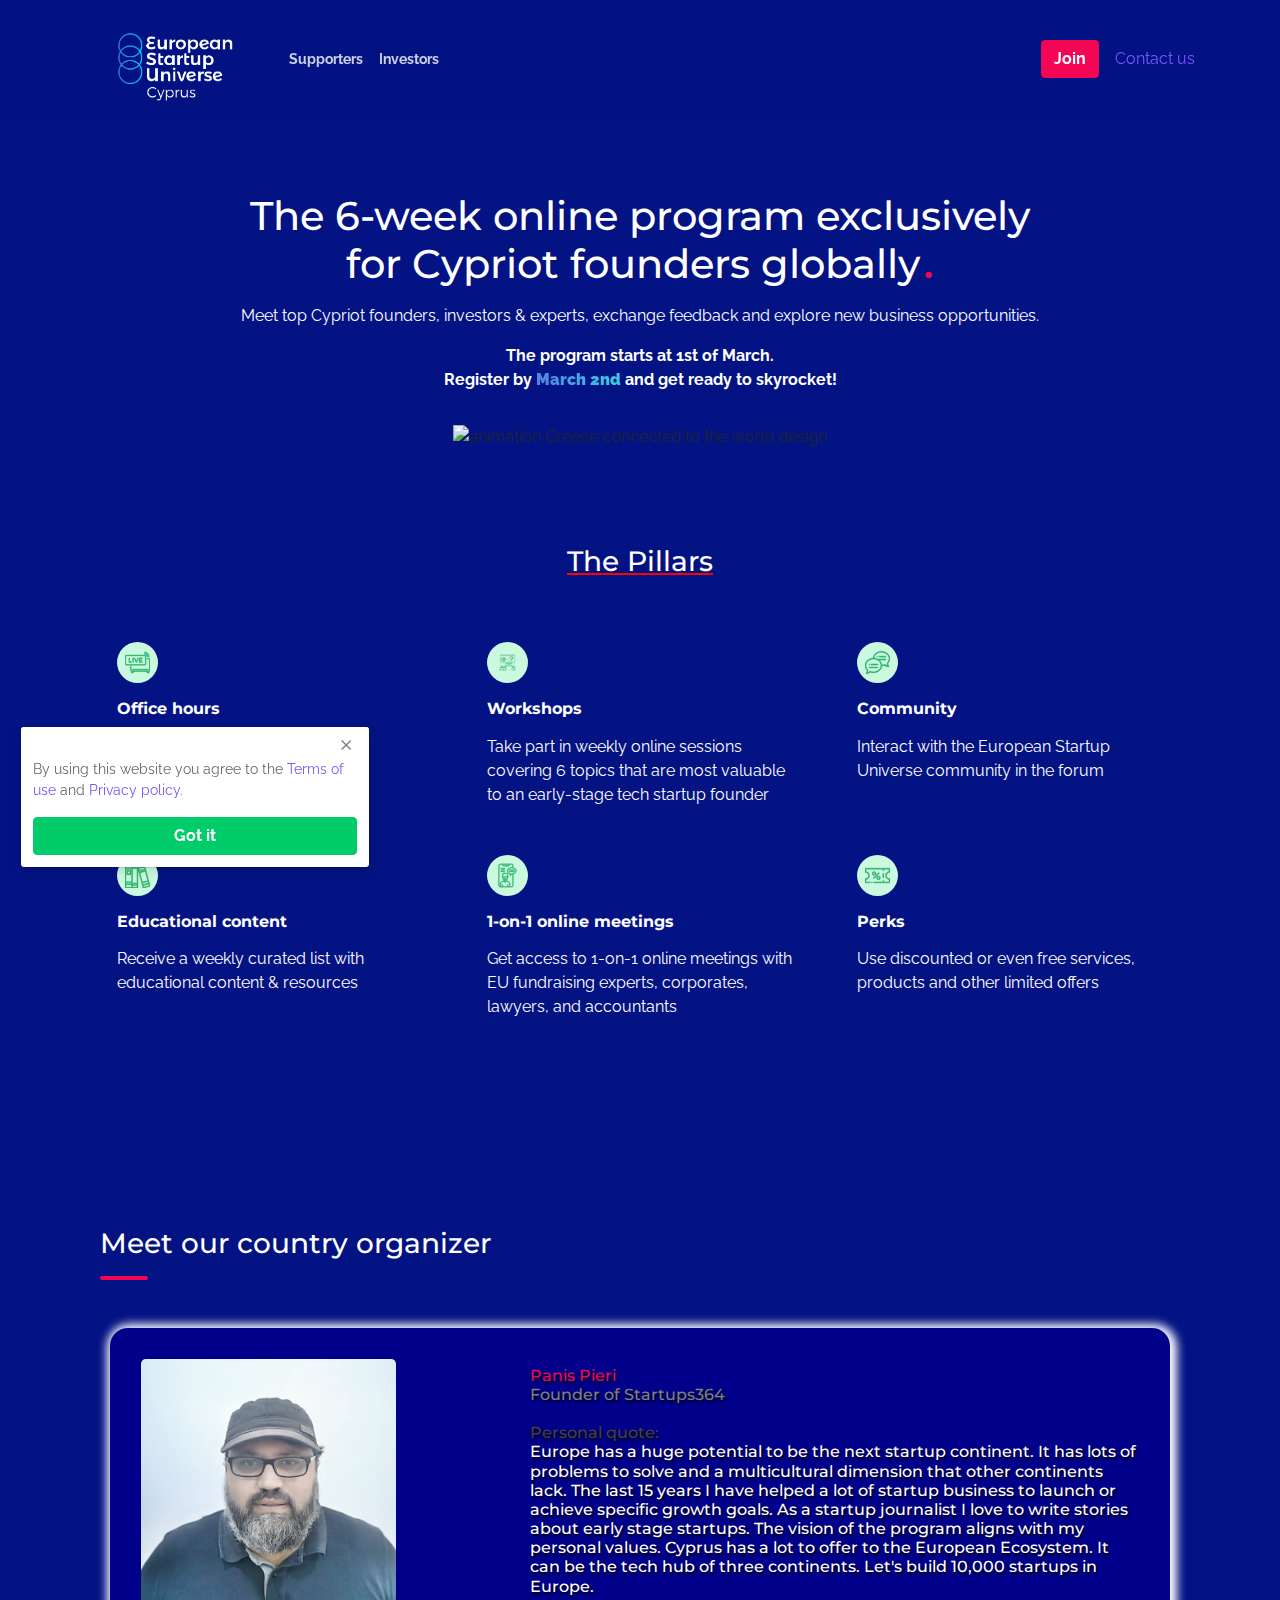
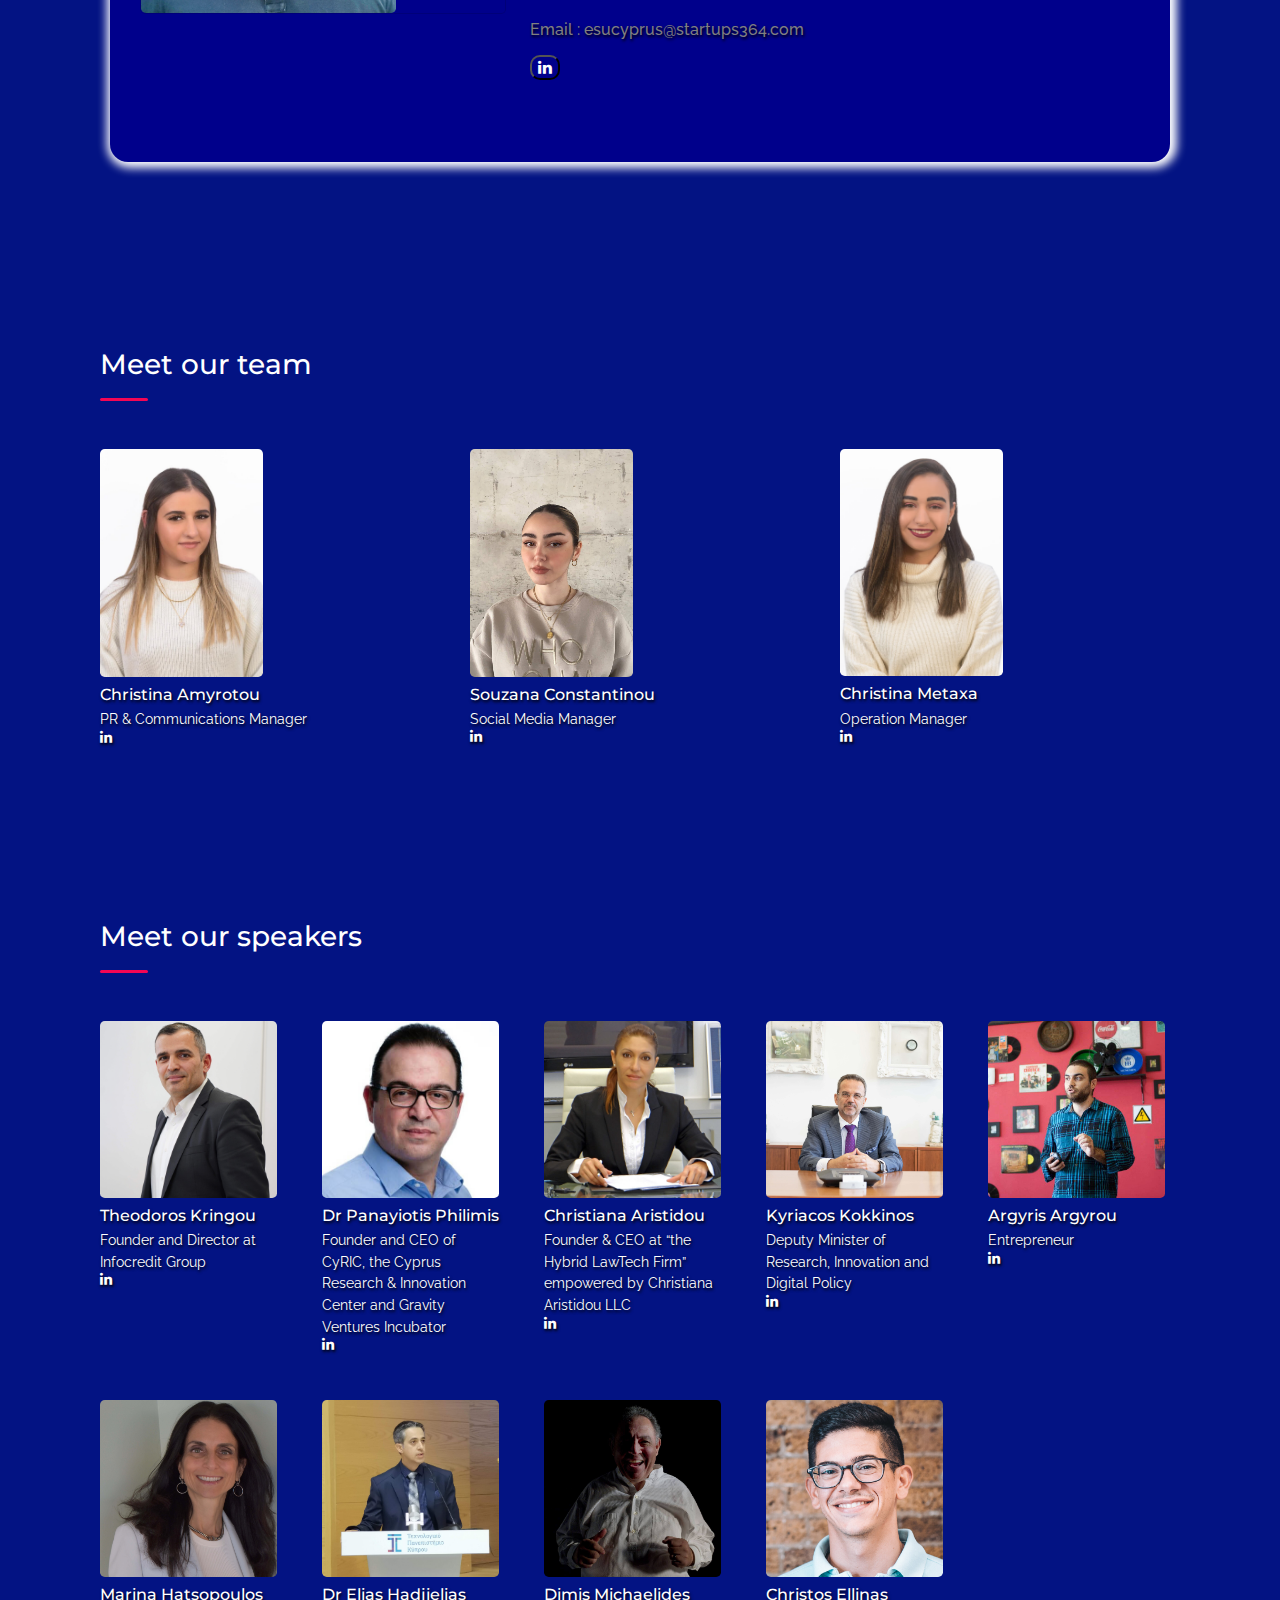
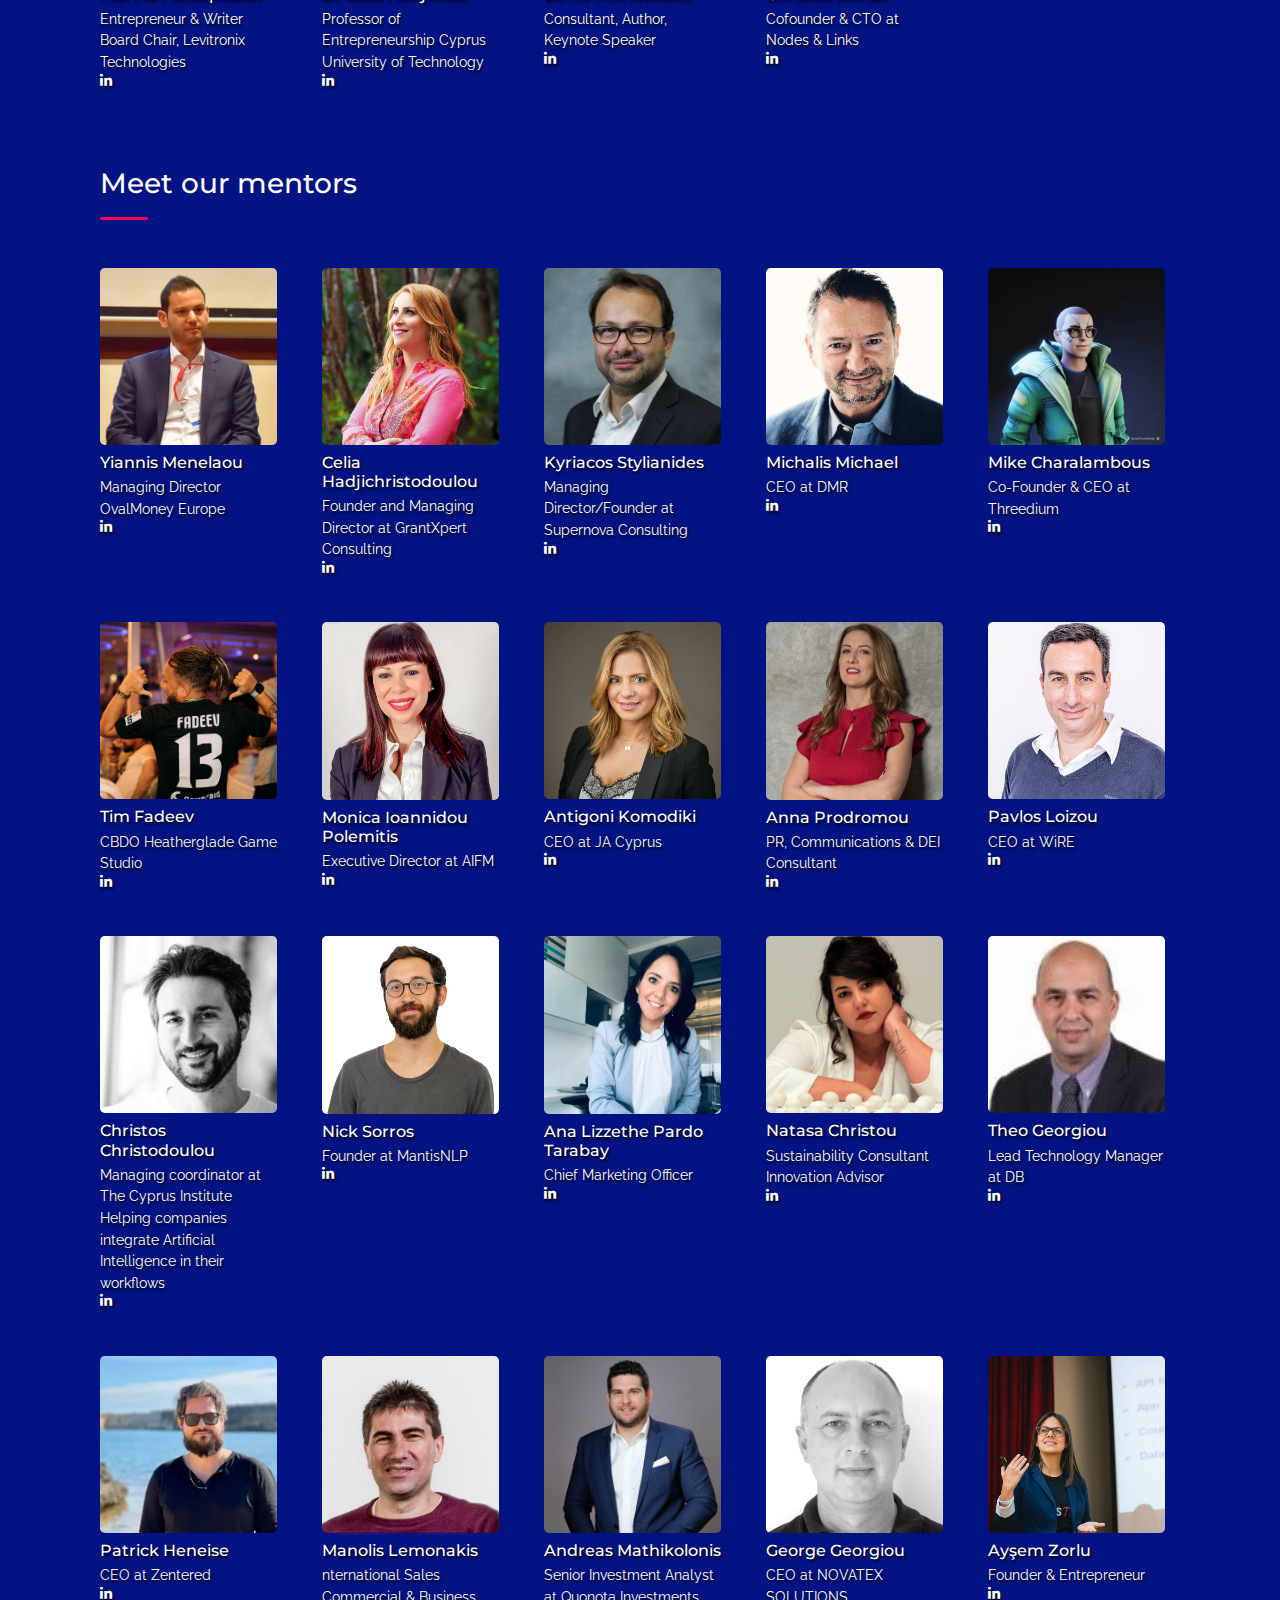
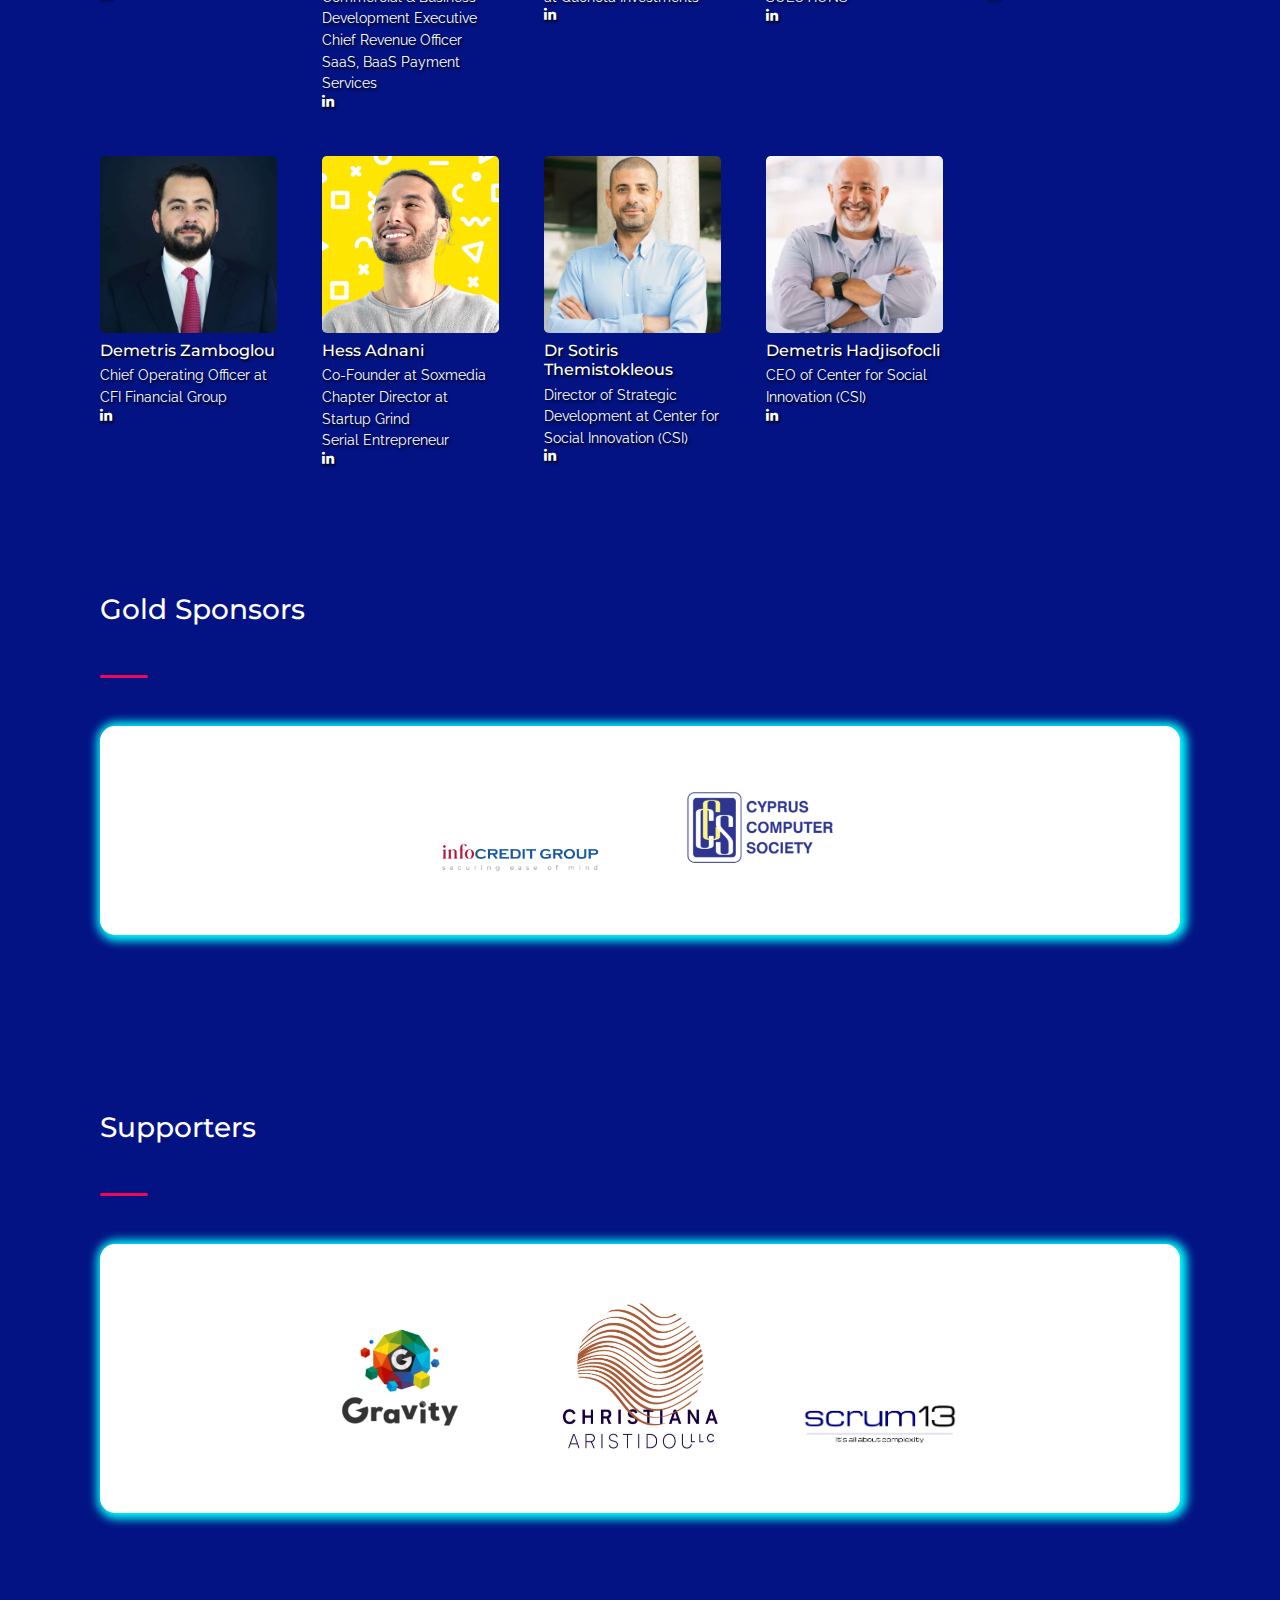
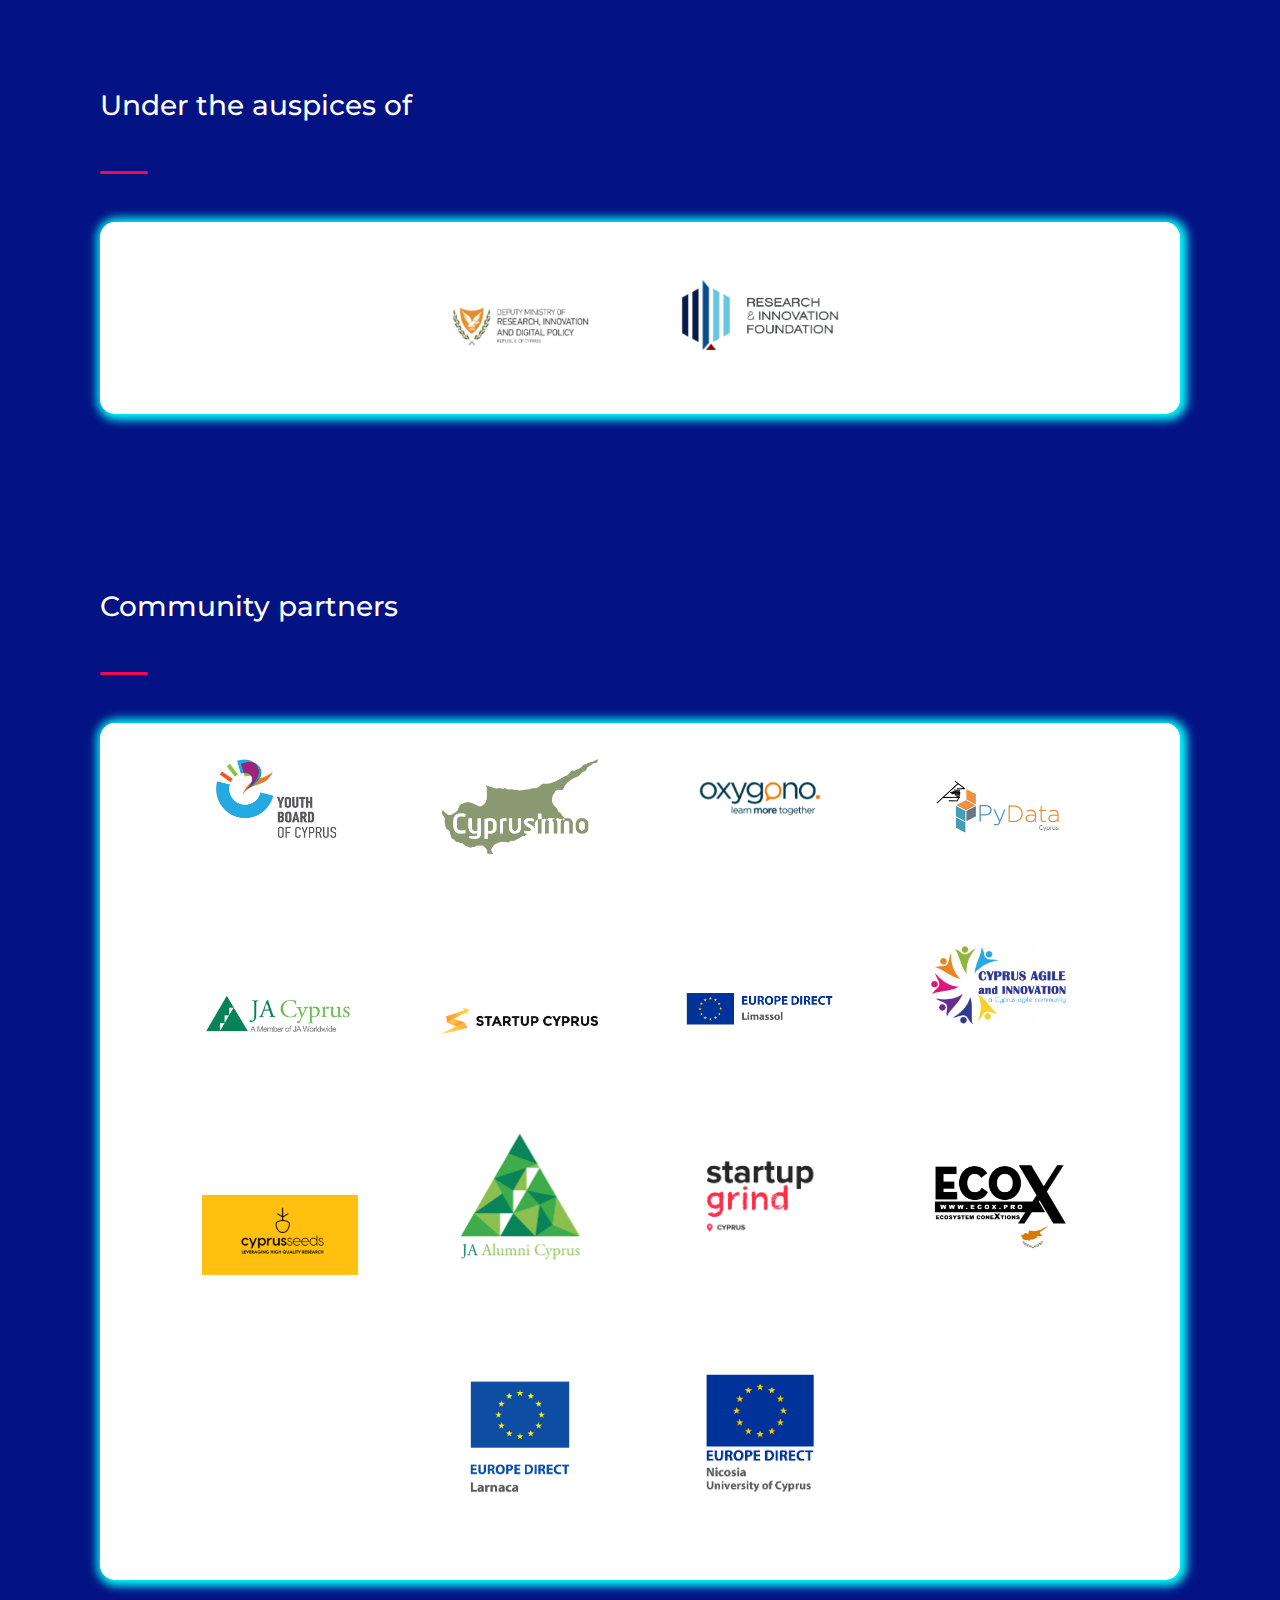
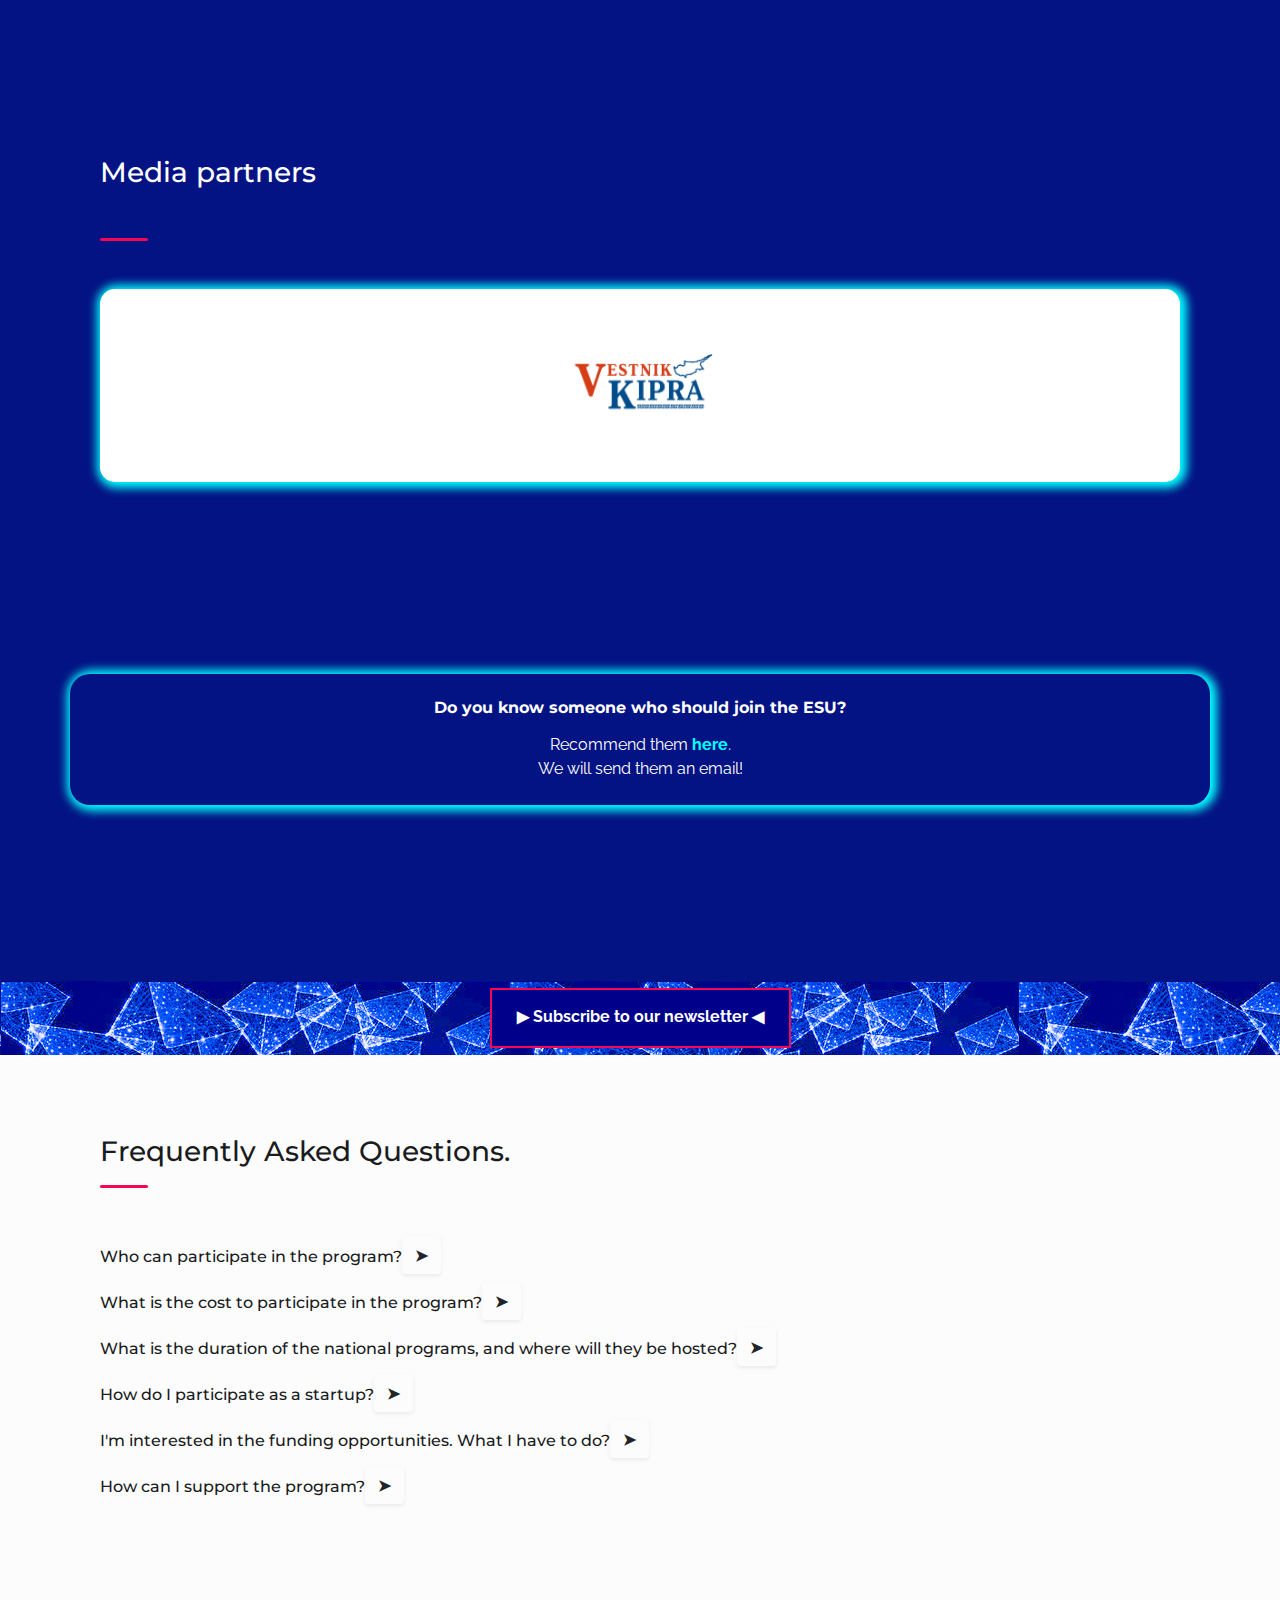
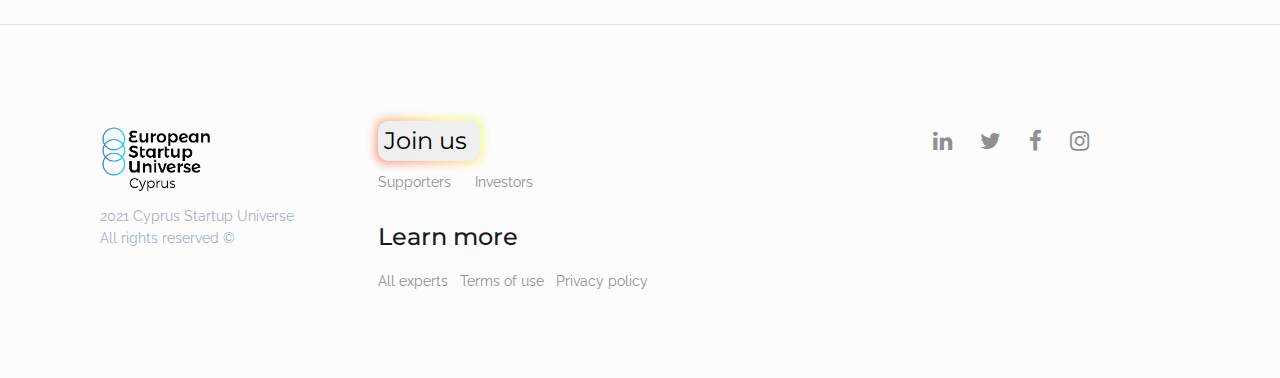
==== commit aa353464: "Add files via upload" ====
--- a/index.html
+++ b/index.html
@@ -221,7 +221,7 @@
         <div class="col-12">
           <h3 class="text-white">Meet our country organizer</h3>
           <div class="title-border mt-3 mb-5"></div>
-          <div class="photoframe">
+          <div class="photoframe row-2-cols-1">
             <div class="card card-partner" style="background-color: inherit;">
               <img src="content/img/cyprus.jpg" class="card-img-top" alt="Panis Pieri">
             </div>
@@ -231,8 +231,9 @@
             Europe has a huge potential to be the next startup continent. It has lots of problems to solve and a multicultural dimension that other continents lack.
             The last 15 years I have helped a lot of startup business to launch or achieve specific growth goals. As a startup journalist I love to write stories about early stage startups.
             The vision of the program aligns with my personal values. Cyprus has a lot to offer to the European Ecosystem. It can be the tech hub of three  continents. Let's build 10,000 startups in Europe.
-            <br><p class="footer-list-item list-inline-item mb-3 mt-4" style="color:gray;">Email : esucyprus@startups364.com</p></h6>
-            <br><button class="raise"><a href="https://www.linkedin.com/in/panispieri/" style="color:white;" target="_blank"><i class="fa fa-linkedin"></i></a></button>
+            <br><p class="footer-list-item list-inline-item mb-3 mt-4" style="color:gray;">Email : esucyprus@startups364.com</p><br>
+            <button class="raise"><a href="https://www.linkedin.com/in/panispieri/" style="color:white;" target="_blank"><i class="fa fa-linkedin"></i></a></button></h6>
+
           </div>
         </div>
       </div>
@@ -244,7 +245,7 @@
         <div class="col-12">
           <h3 class="text-white">Meet our team</h3>
           <div class="title-border mt-3 mb-5"></div>
-          <div class="row row-cols row-cols-lg-3">
+          <div class="row row-cols-2 row-cols-lg-3">
 
                 <div class="col col-md-5 px-6 mb-5 speakers-wrapper">
                     <div class="card card-speaker" style="background-color: inherit;">
@@ -281,7 +282,7 @@
 
                 <h3 class="text-white">Meet our speakers</h3>
                 <div class="title-border mt-3 mb-5"></div>
-                <div class="row row-cols row-cols-lg-5">
+                <div class="row row-cols-2 row-cols-lg-5">
 
                     <div class="col col-md-5 px-6 mb-5 speakers-wrapper">
                         <div class="card card-speaker" style="background-color: inherit;">
@@ -368,7 +369,7 @@
 
                 <h3 class="text-white">Meet our mentors</h3>
                 <div class="title-border mt-3 mb-5"></div>
-                <div class="row row-cols row-cols-lg-5">
+                <div class="row row-cols-2 row-cols-lg-5">
 
                     <div class="col col-md-5 px-6 mb-5 speakers-wrapper">
                         <div class="card card-speaker" style="background-color: inherit;">
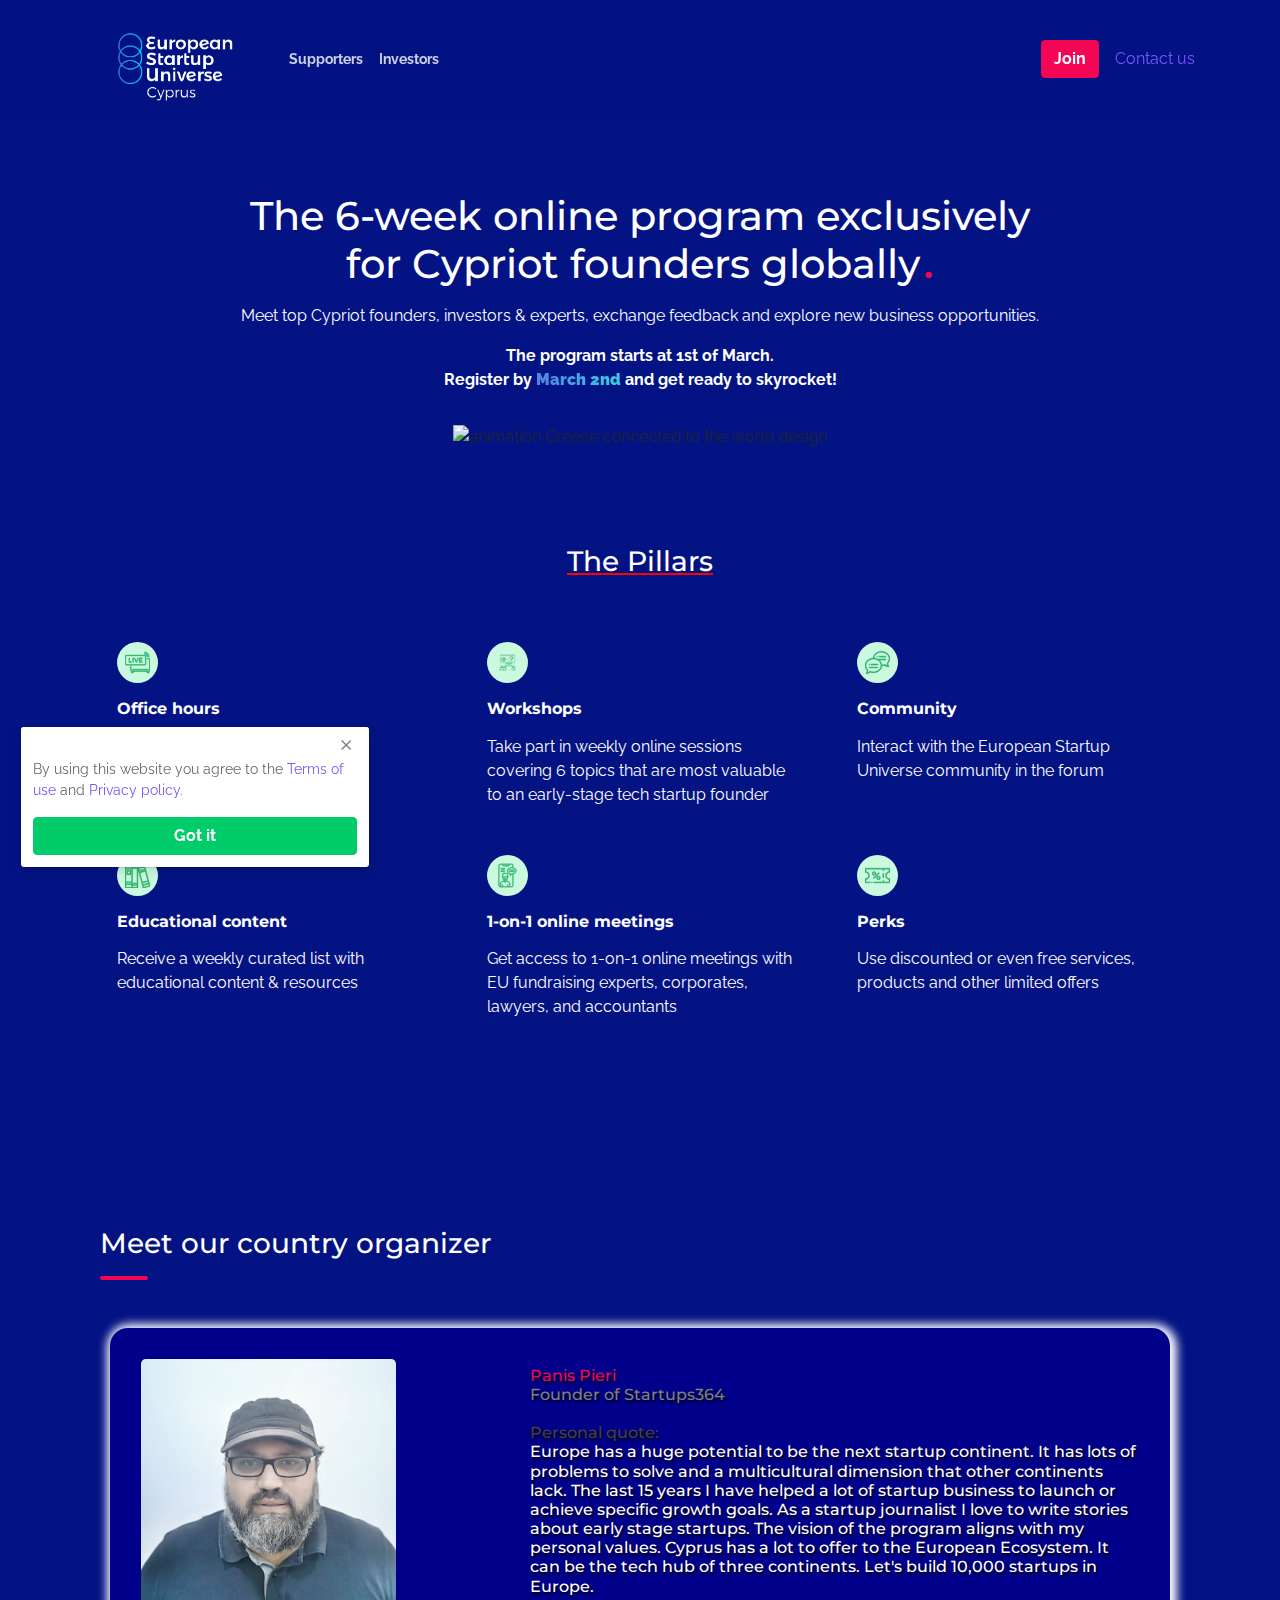
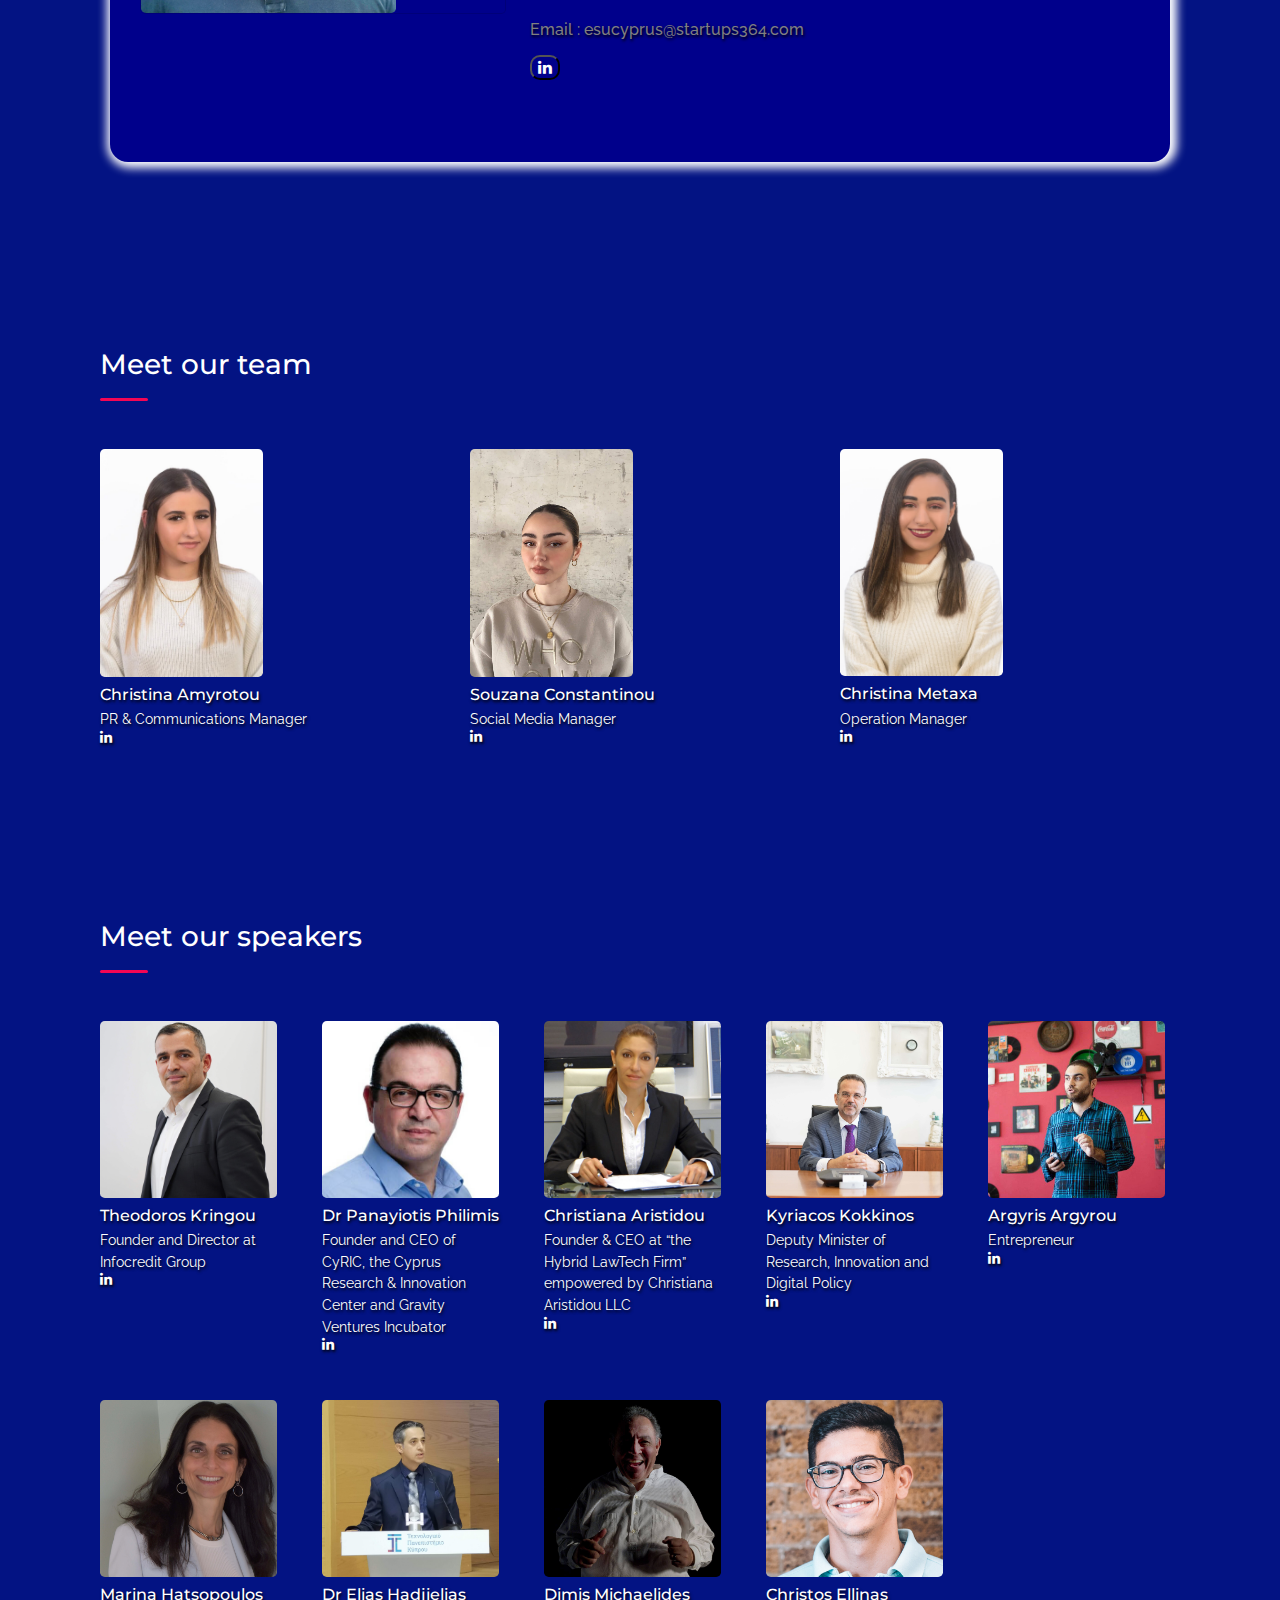
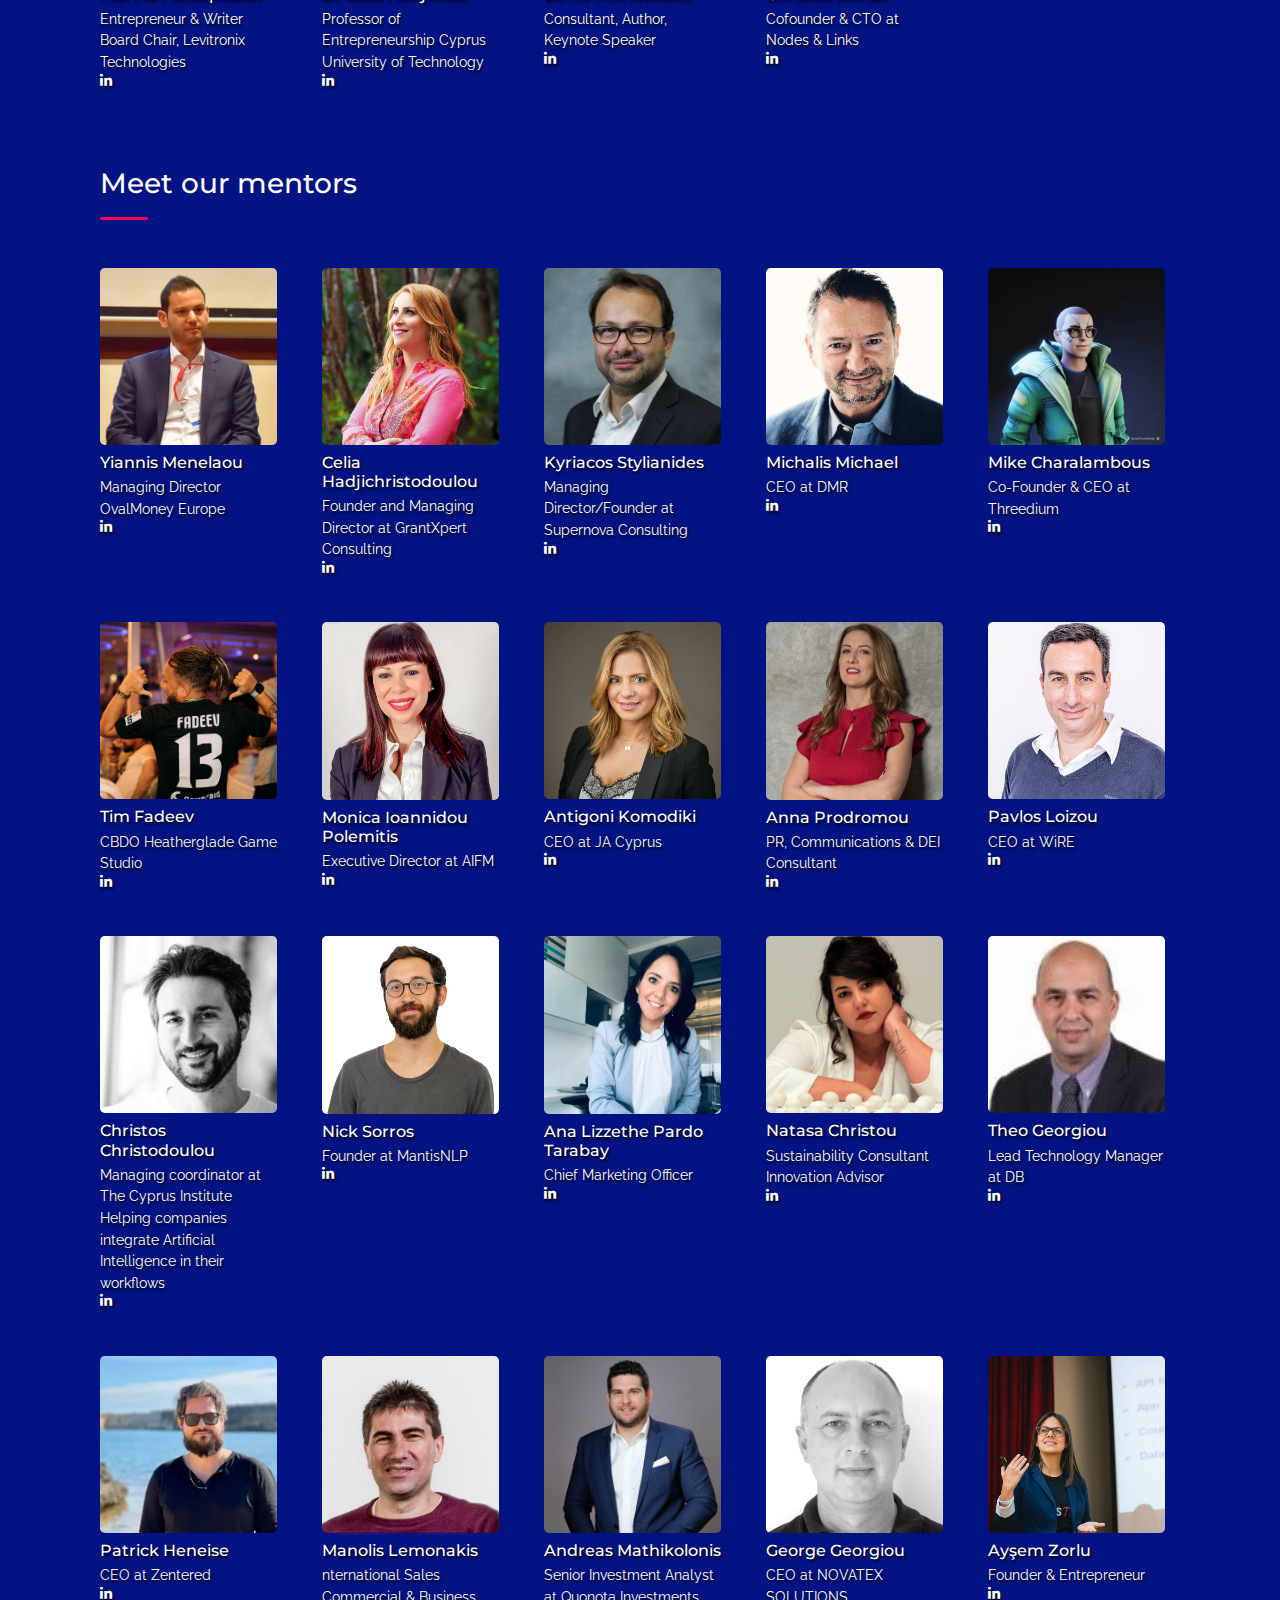
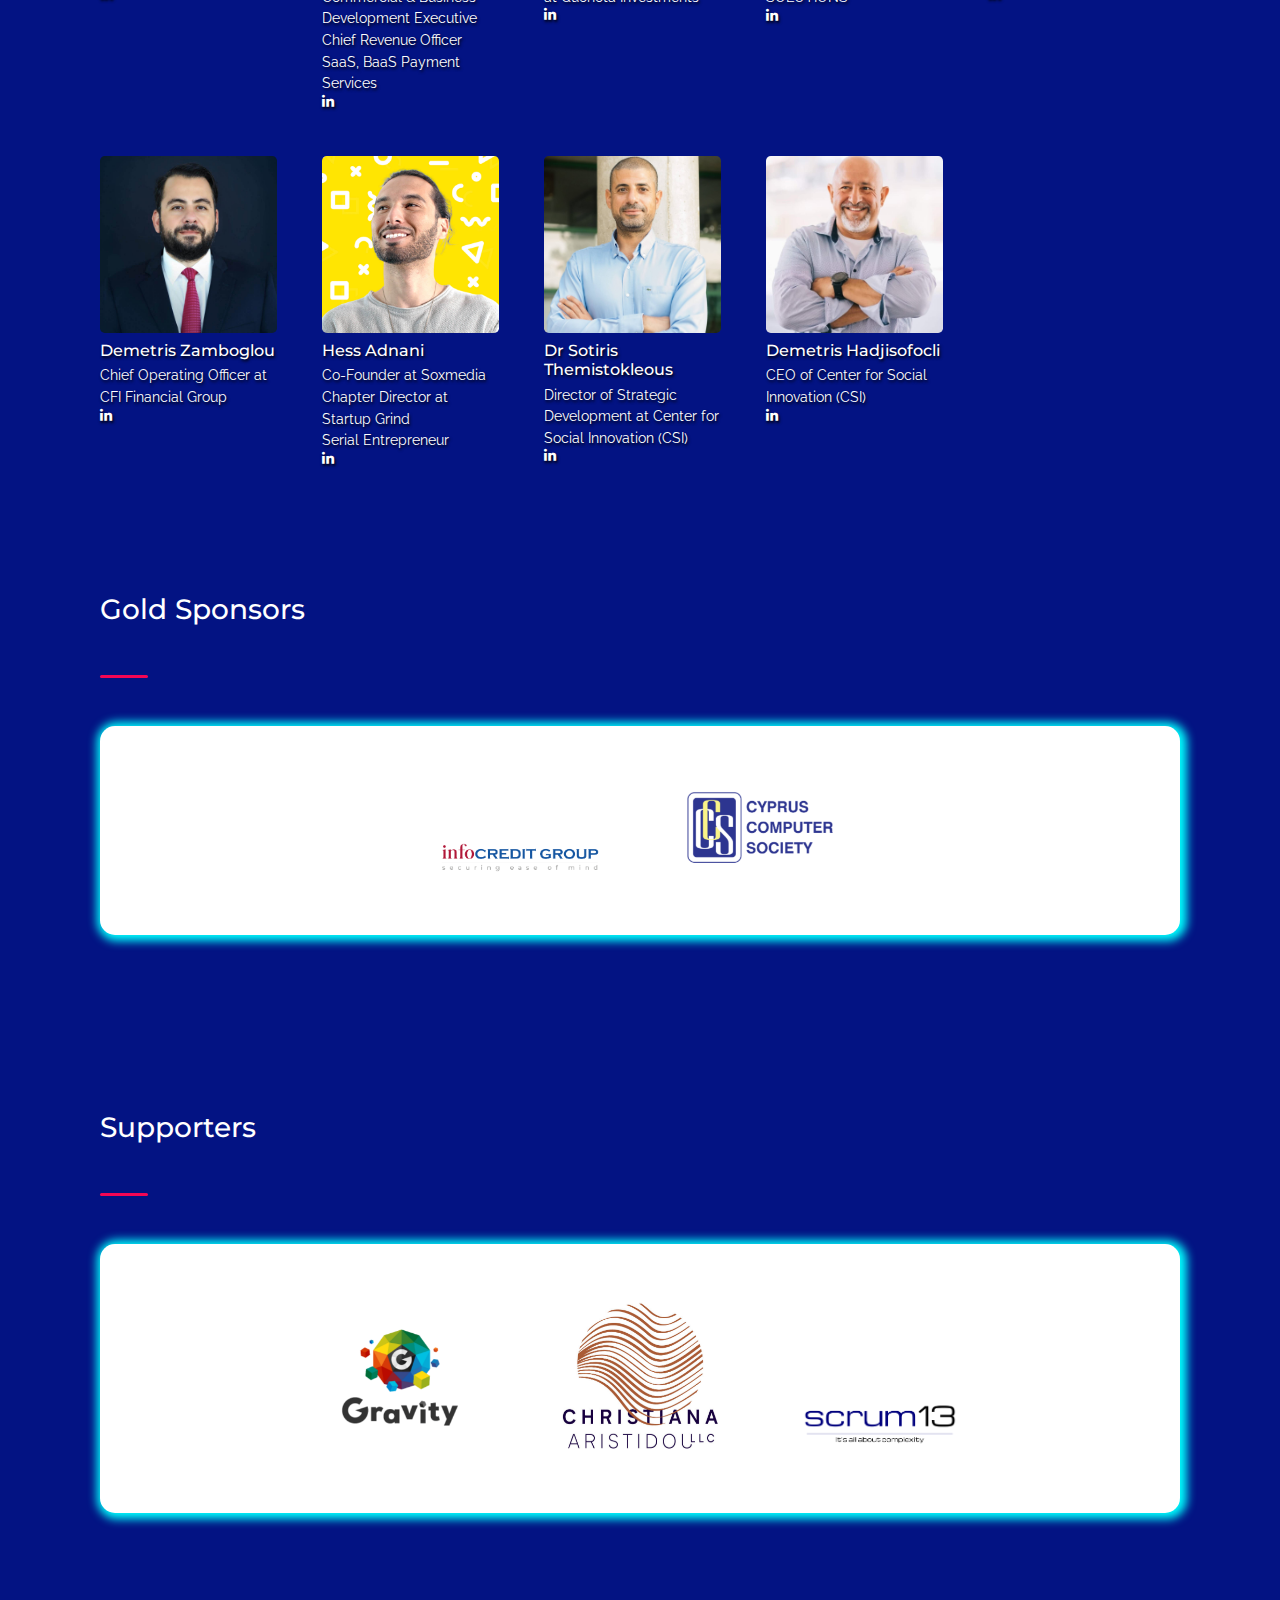
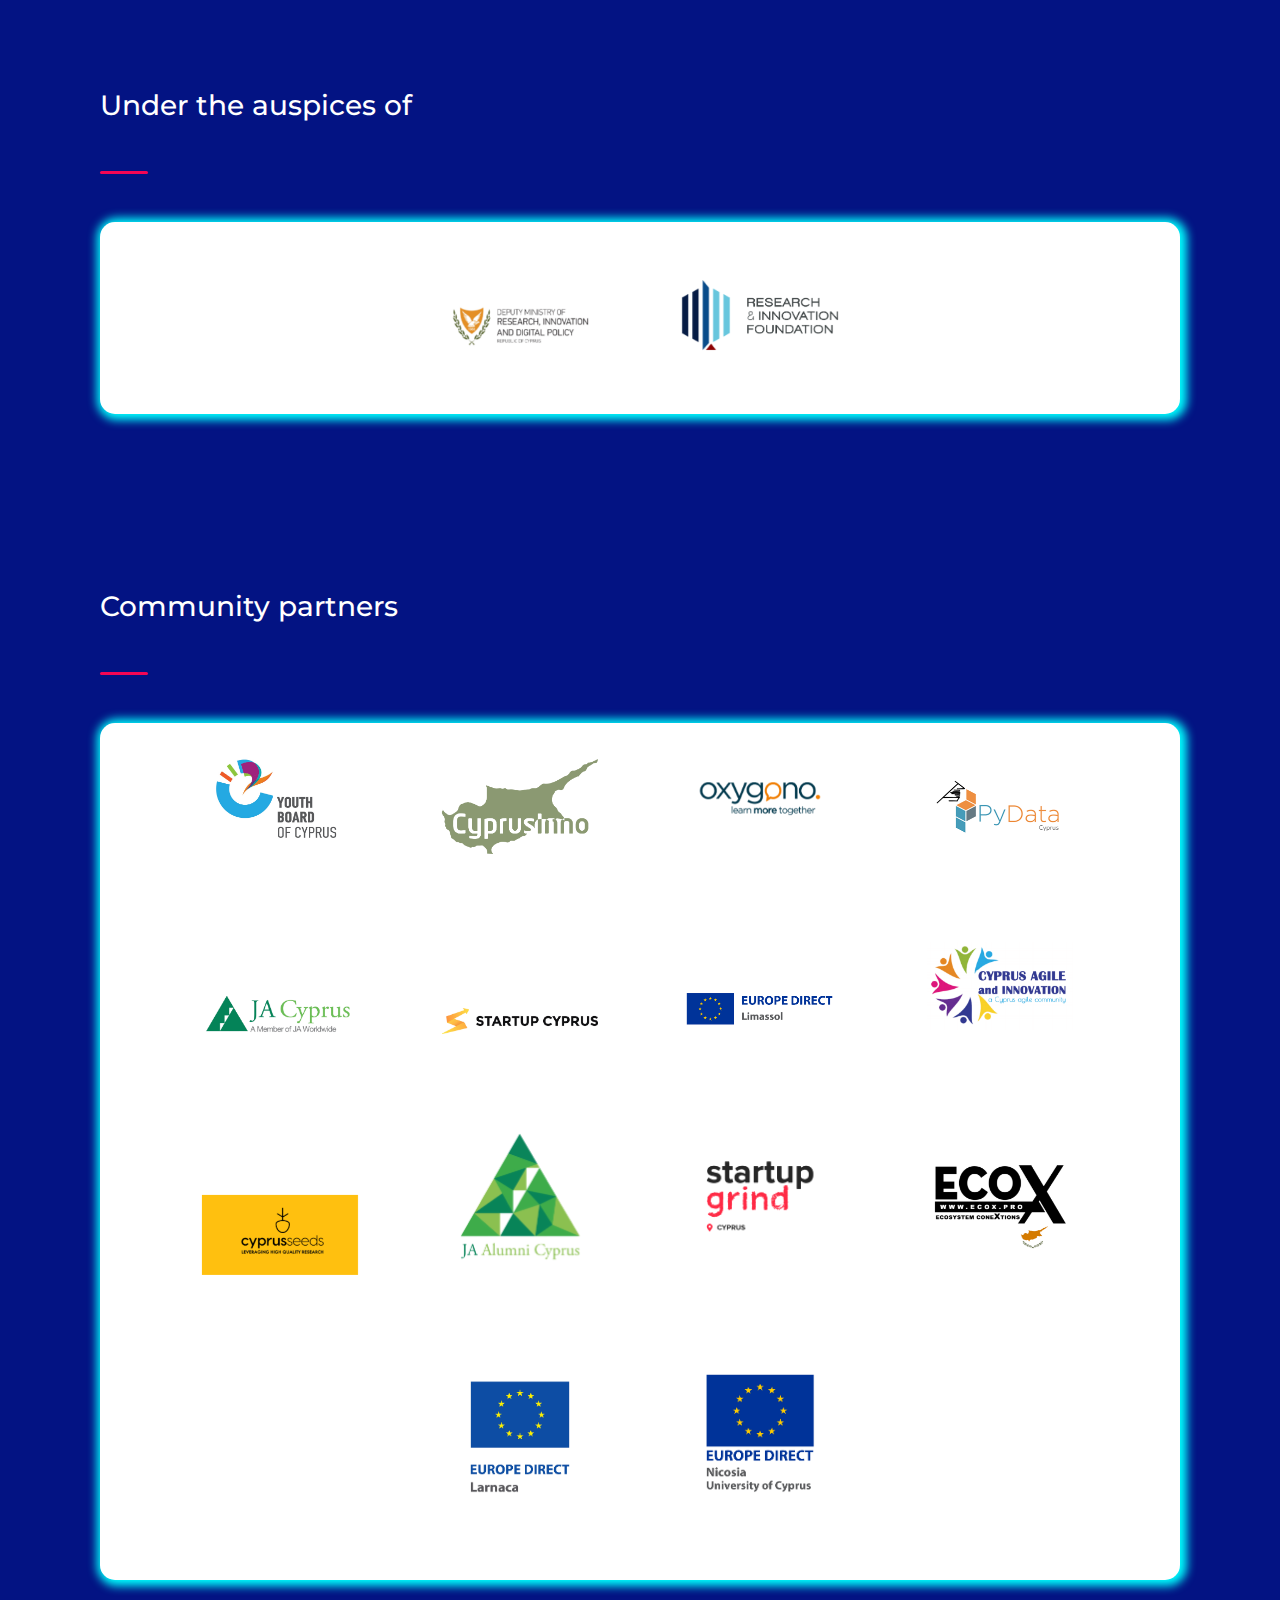
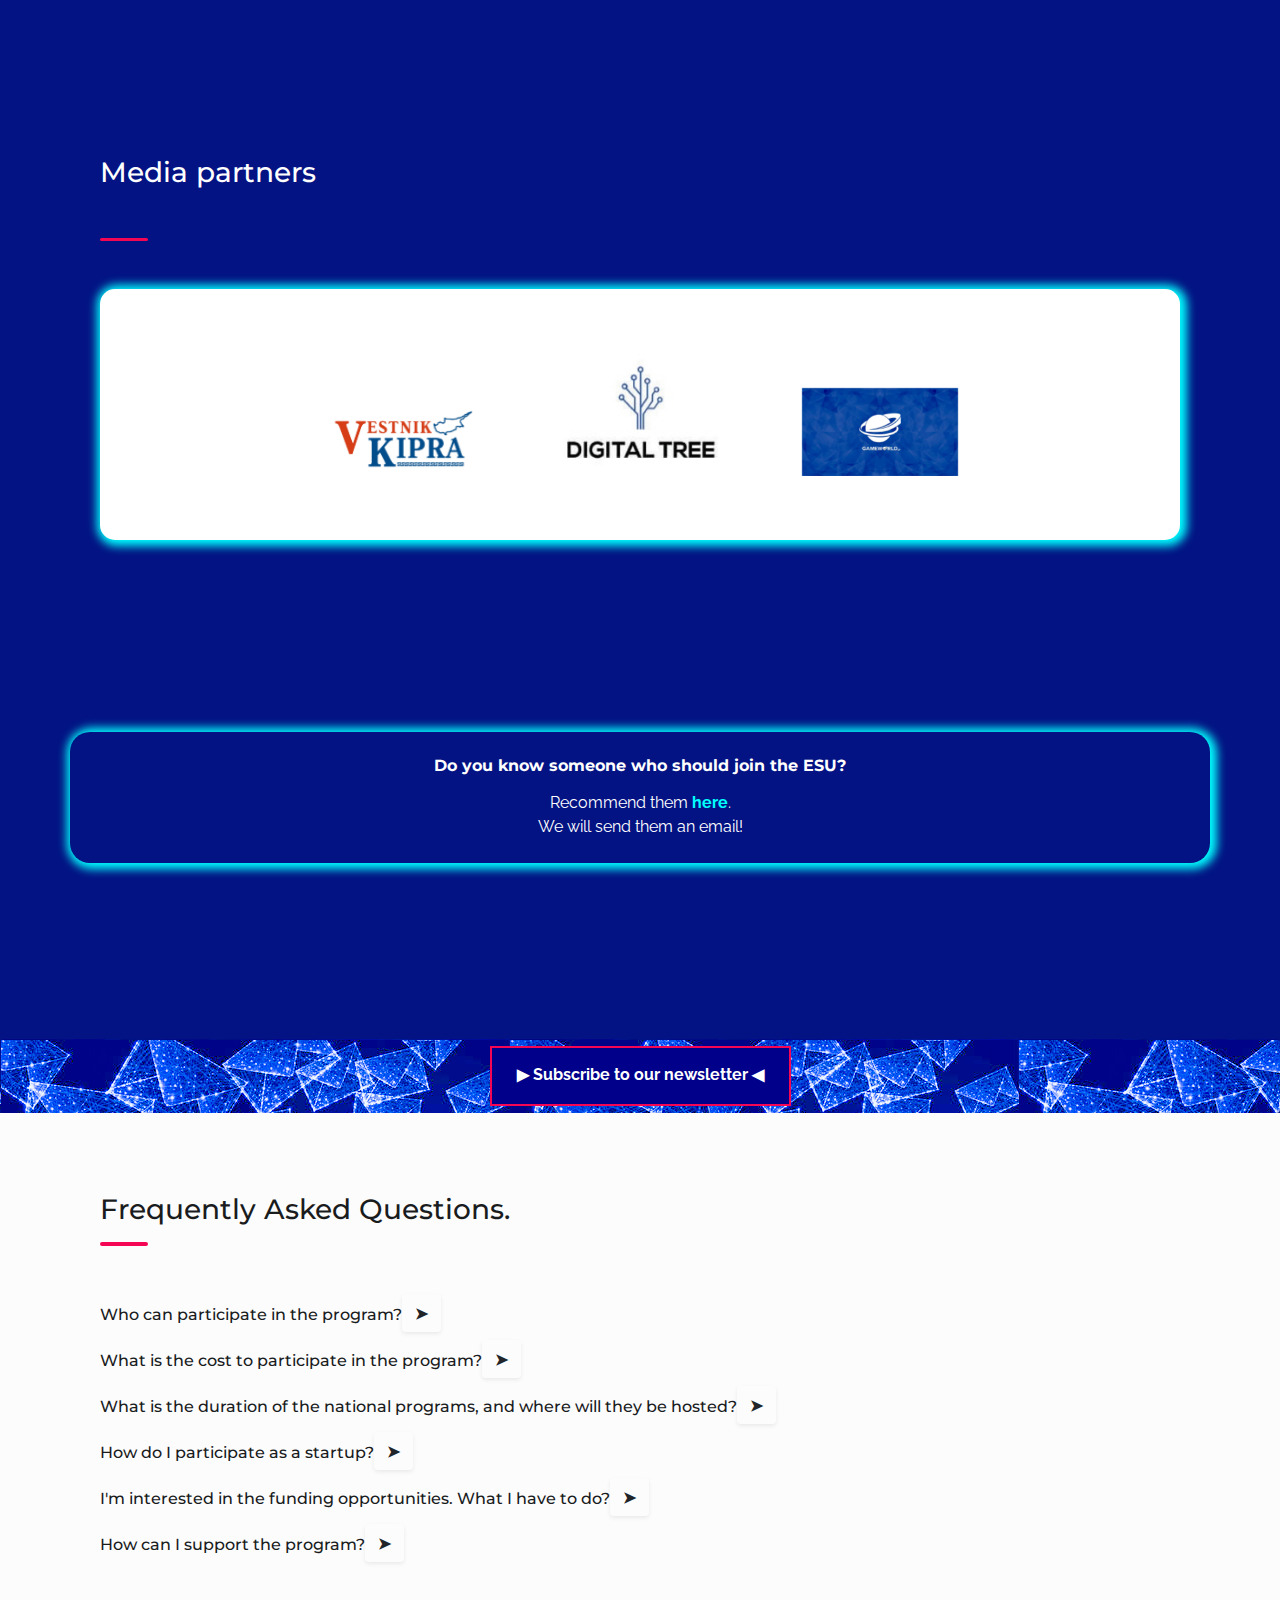
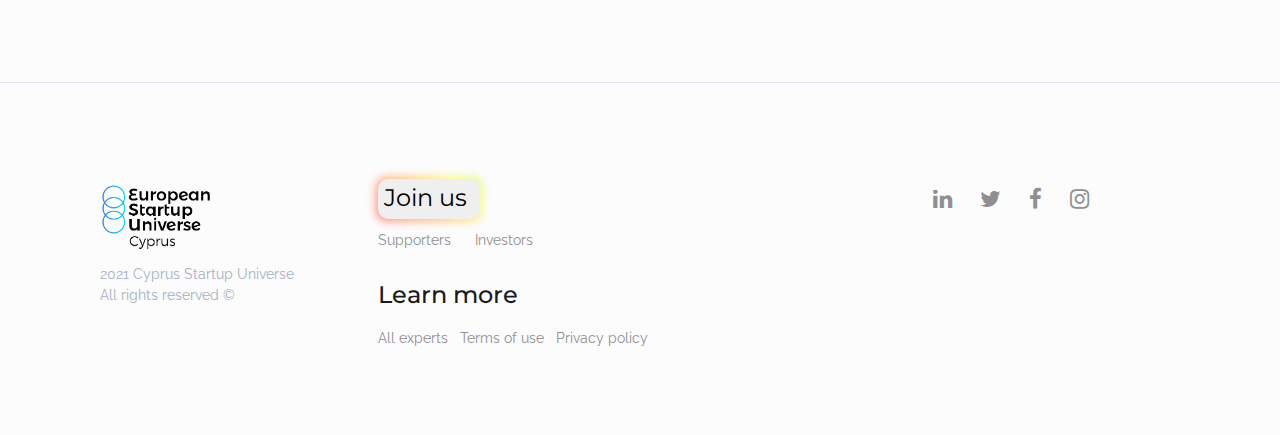
==== commit 1776f339: "Add files via upload" ====
--- a/index.html
+++ b/index.html
@@ -790,10 +790,17 @@
                 <div class="bmiddle"><div class="btext">Website</div></div></a>
               </div>
             </div>
-            <div class="gcolumn pt-5 d-none">
-              <div class="card-speaker bcontainer">
-                <a href="" target="_blank">
-                <img src="content/img/partners/media/" class="img-fluid bimage" alt="GAMEWORLD.GR logo">
+            <div class="gcolumn pt-5">
+              <div class="card-speaker bcontainer">
+                <a href="https://digitaltree.com.cy/" target="_blank">
+                <img src="content/img/partners/media/digitaltree.jpg" class="img-fluid bimage" alt="Digital Tree logo">
+                <div class="bmiddle"><div class="btext">Website</div></div></a>
+              </div>
+            </div>
+            <div class="gcolumn pt-5">
+              <div class="card-speaker bcontainer">
+                <a href="https://gameworld.gr/" target="_blank">
+                <img src="content/img/partners/media/gameworld.jpg" class="img-fluid bimage" alt="GAMEWORLD logo">
                 <div class="bmiddle"><div class="btext">Website</div></div></a>
               </div>
             </div>
--- a/css/landing.css
+++ b/css/landing.css
@@ -241,6 +241,7 @@
   display: inline-block;
   text-align: center;
   align-items: center;
+
 }
 
 .bcontainer:hover .bimage {
@@ -253,12 +254,13 @@
 .bcontainer:hover .bmiddle {
   opacity: 1;
   padding-top: 8px;
+
 }
 
 .btext {
   opacity: 0.9;
   border-radius: 10px;
-  color: blue;
+  color: #00ffff;
   font-size: 15px;
   align-items: center;
   text-align: center;
@@ -275,18 +277,14 @@
   padding: 30px;
 }
 
-.photoframe img{
-  max-width: 70%;
-}
-
-@media screen and (max-width: 800px) {
-  .photoframe img{
-    max-width: 95%;
+@media screen and (max-width: 2000px) {
+  .photoframe img {
+    max-width: 70%;
   }
 }
 
 @media screen and (max-width: 600px) {
-  .photoframe img{
+  .photoframe img {
     max-width: 95%;
   }
 }
@@ -325,7 +323,7 @@
 /* Responsive layout - makes the two columns stack on top of each other instead of next to each other */
 @media screen and (max-width: 600px) {
   .gcolumn  {
-    max-width: 40%;
+    max-width: 60%;
   }
 }
 
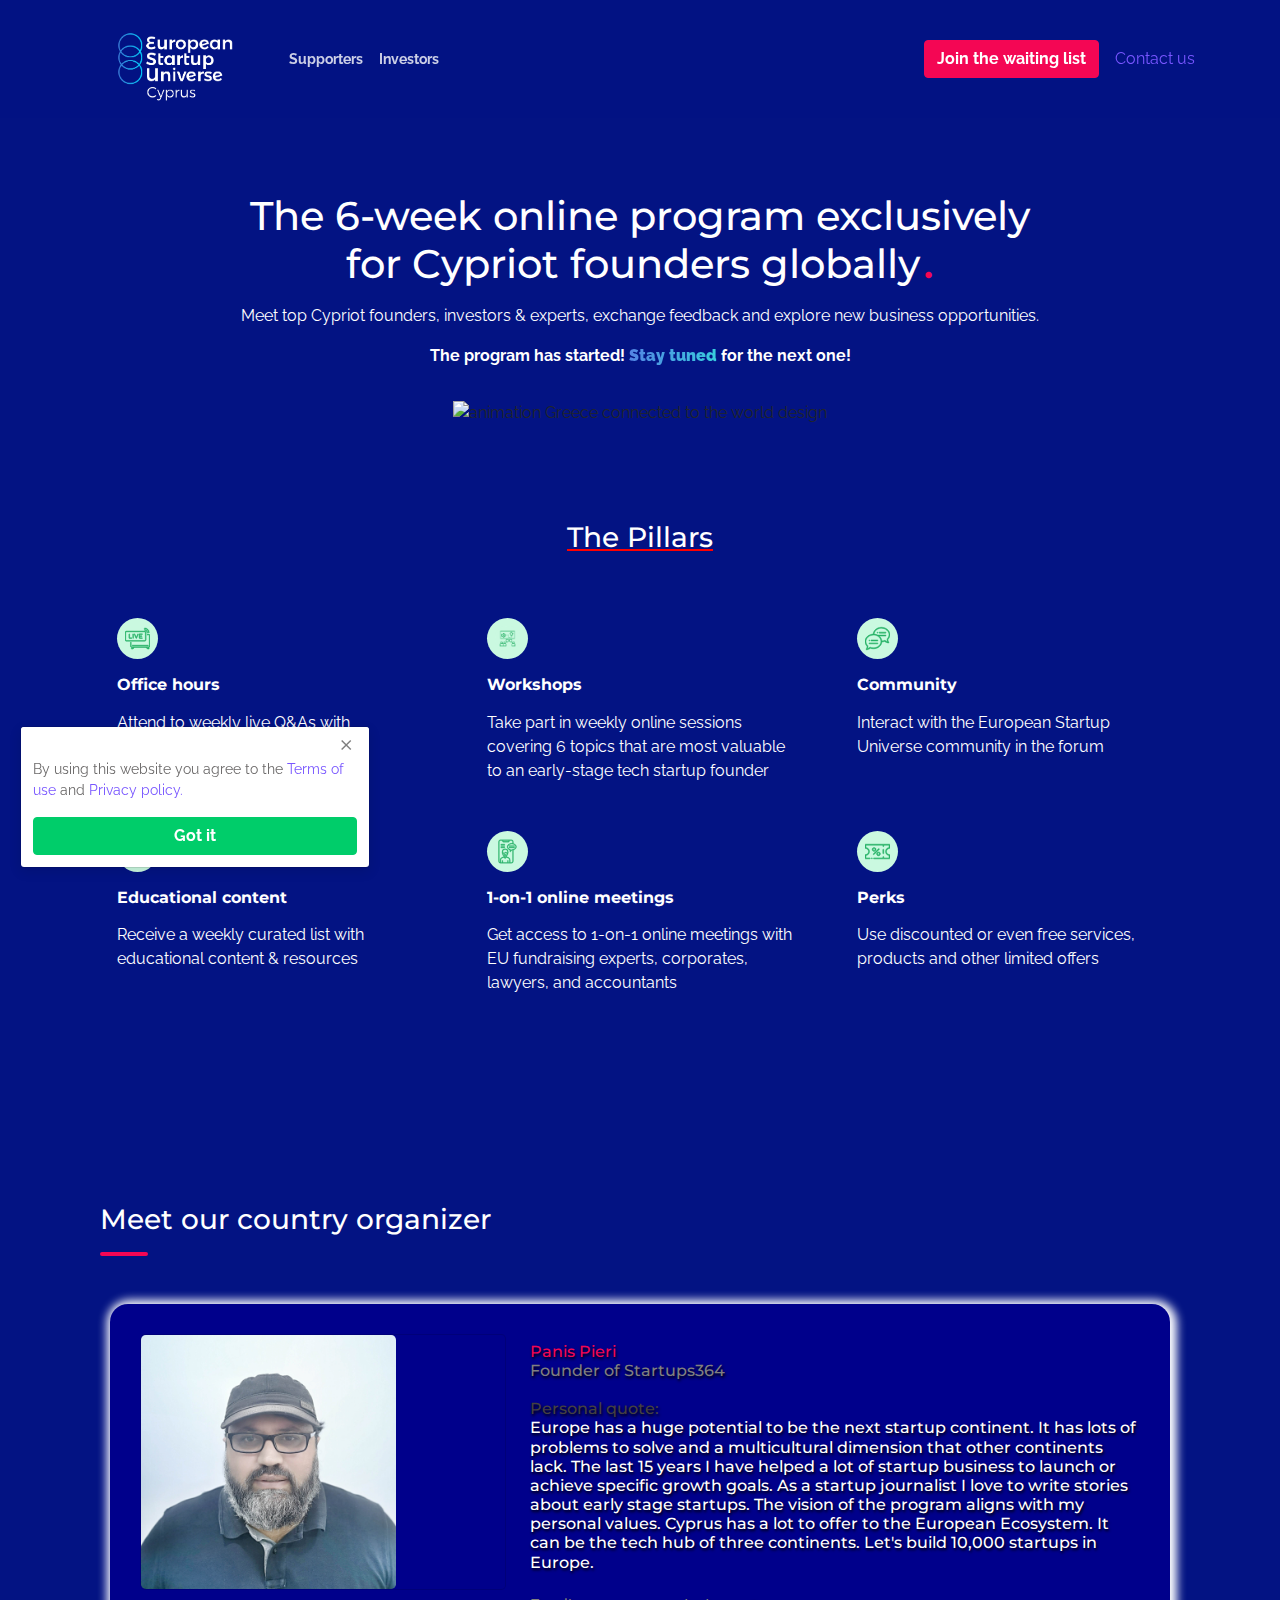
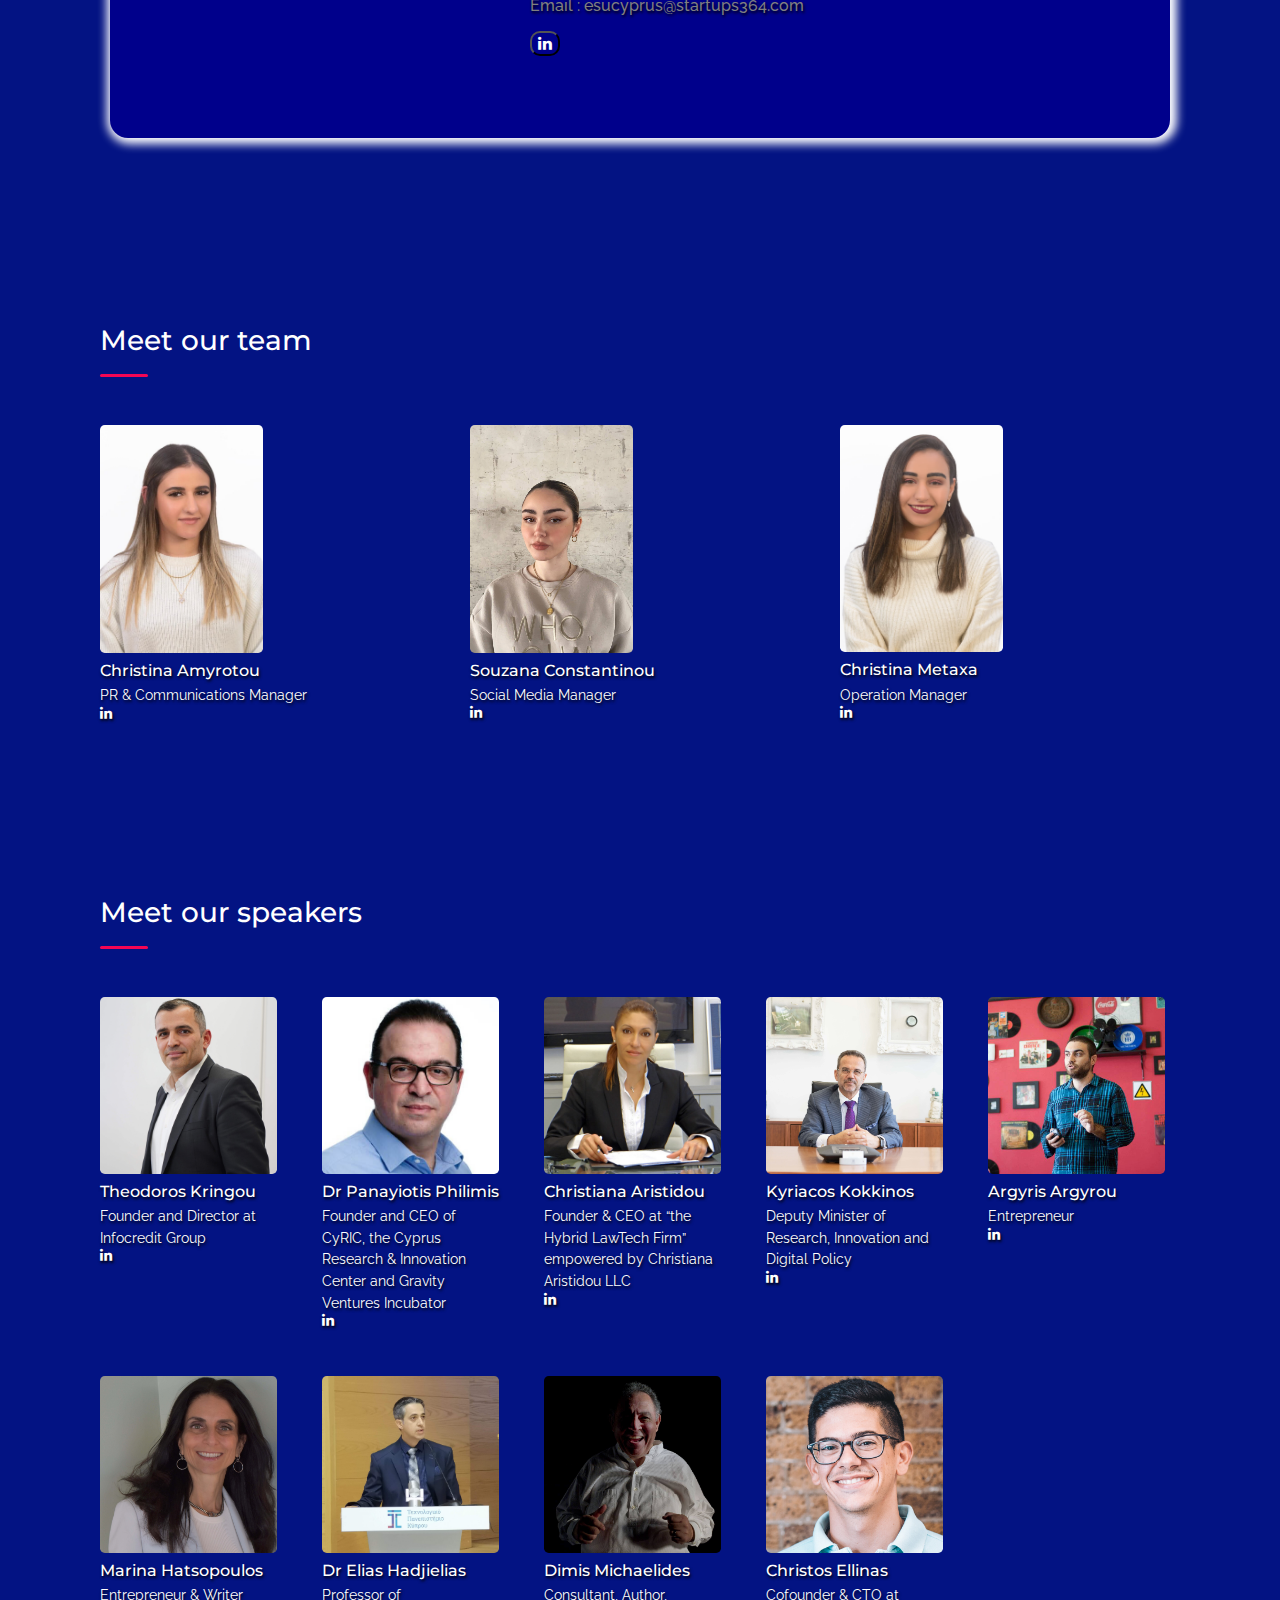
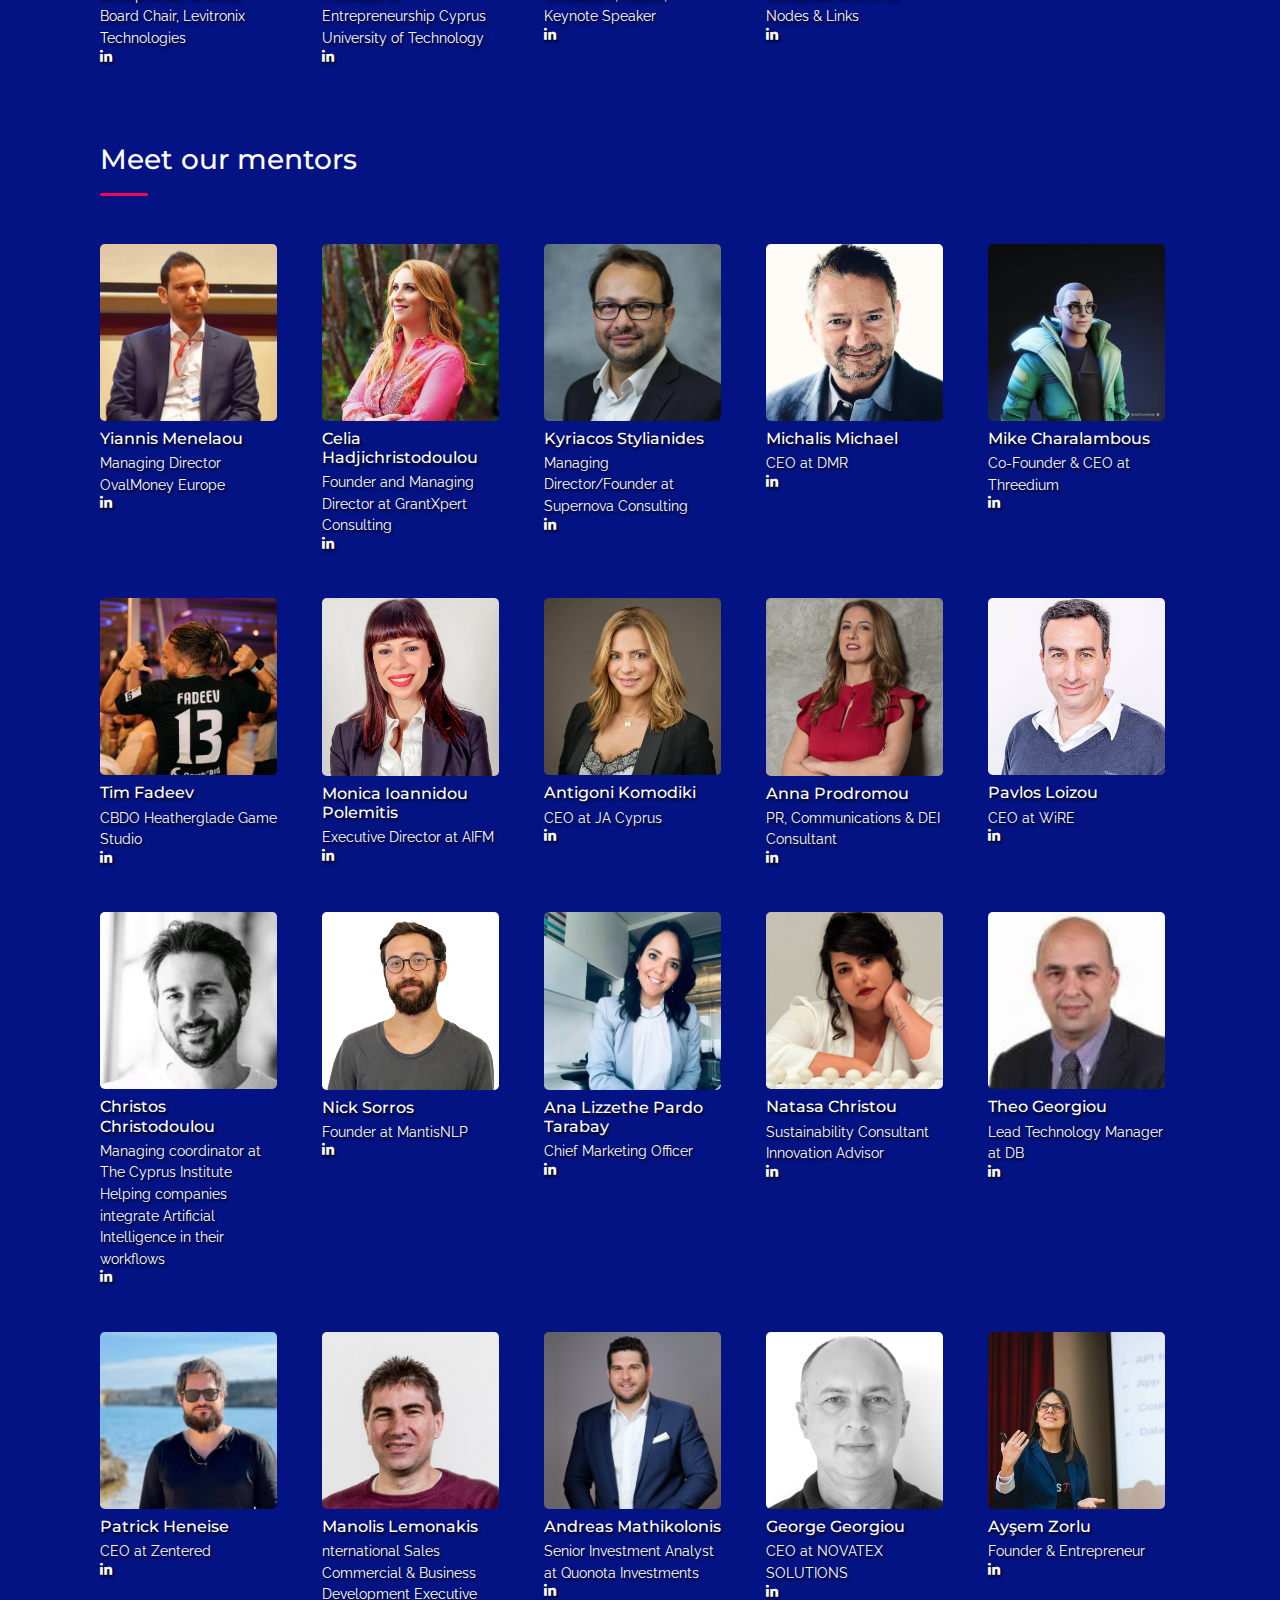
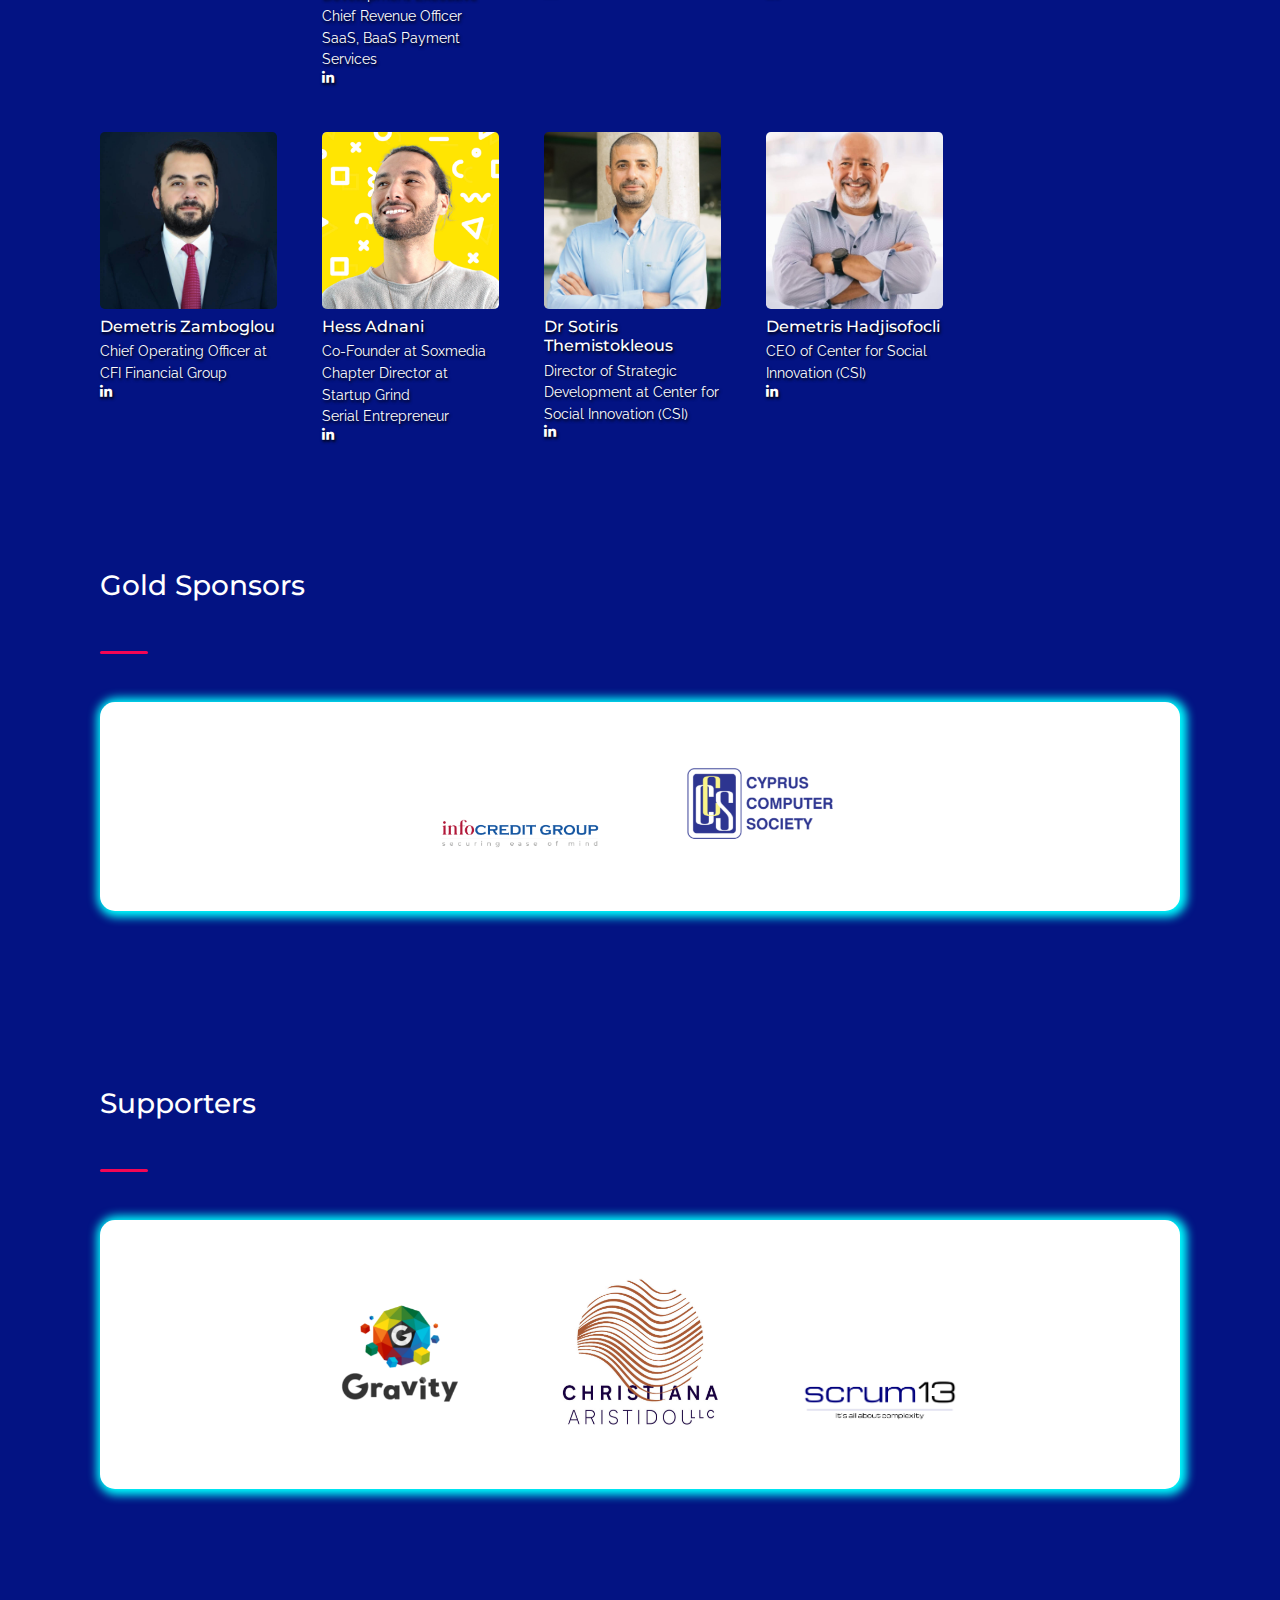
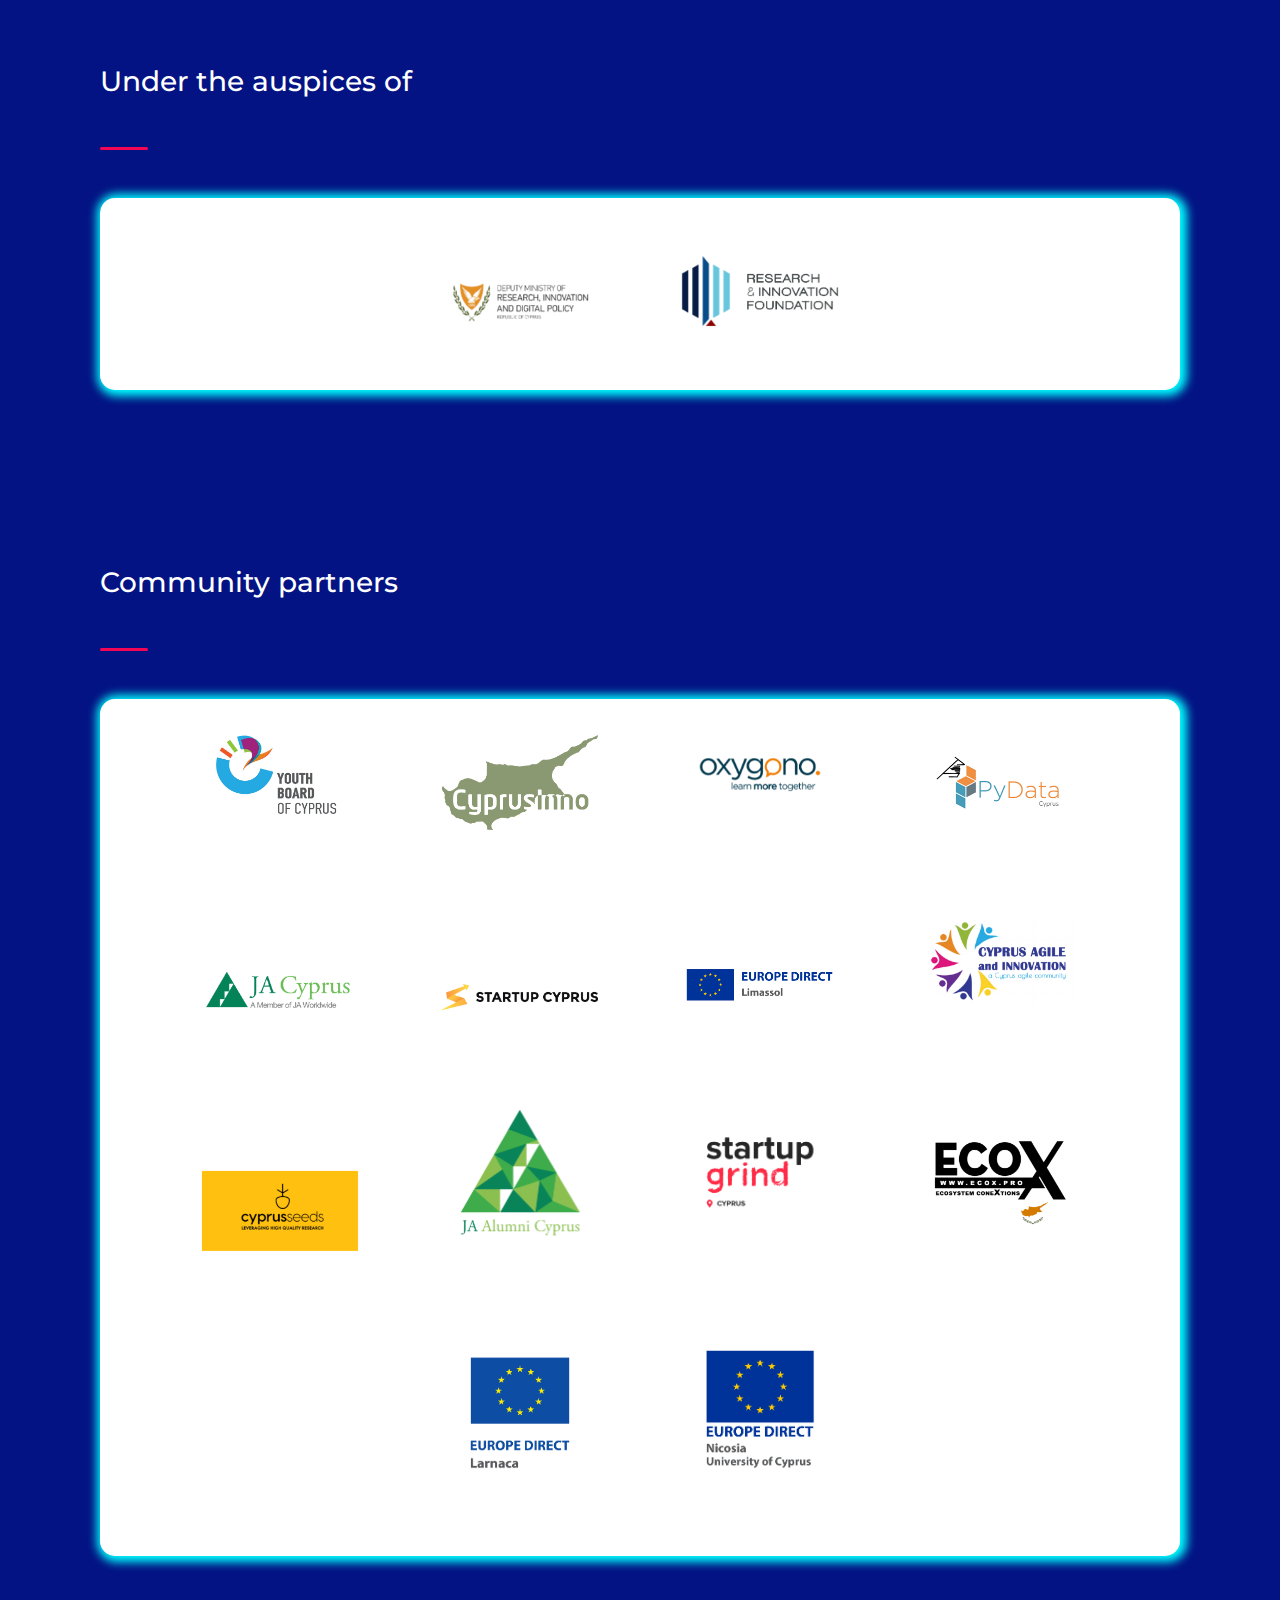
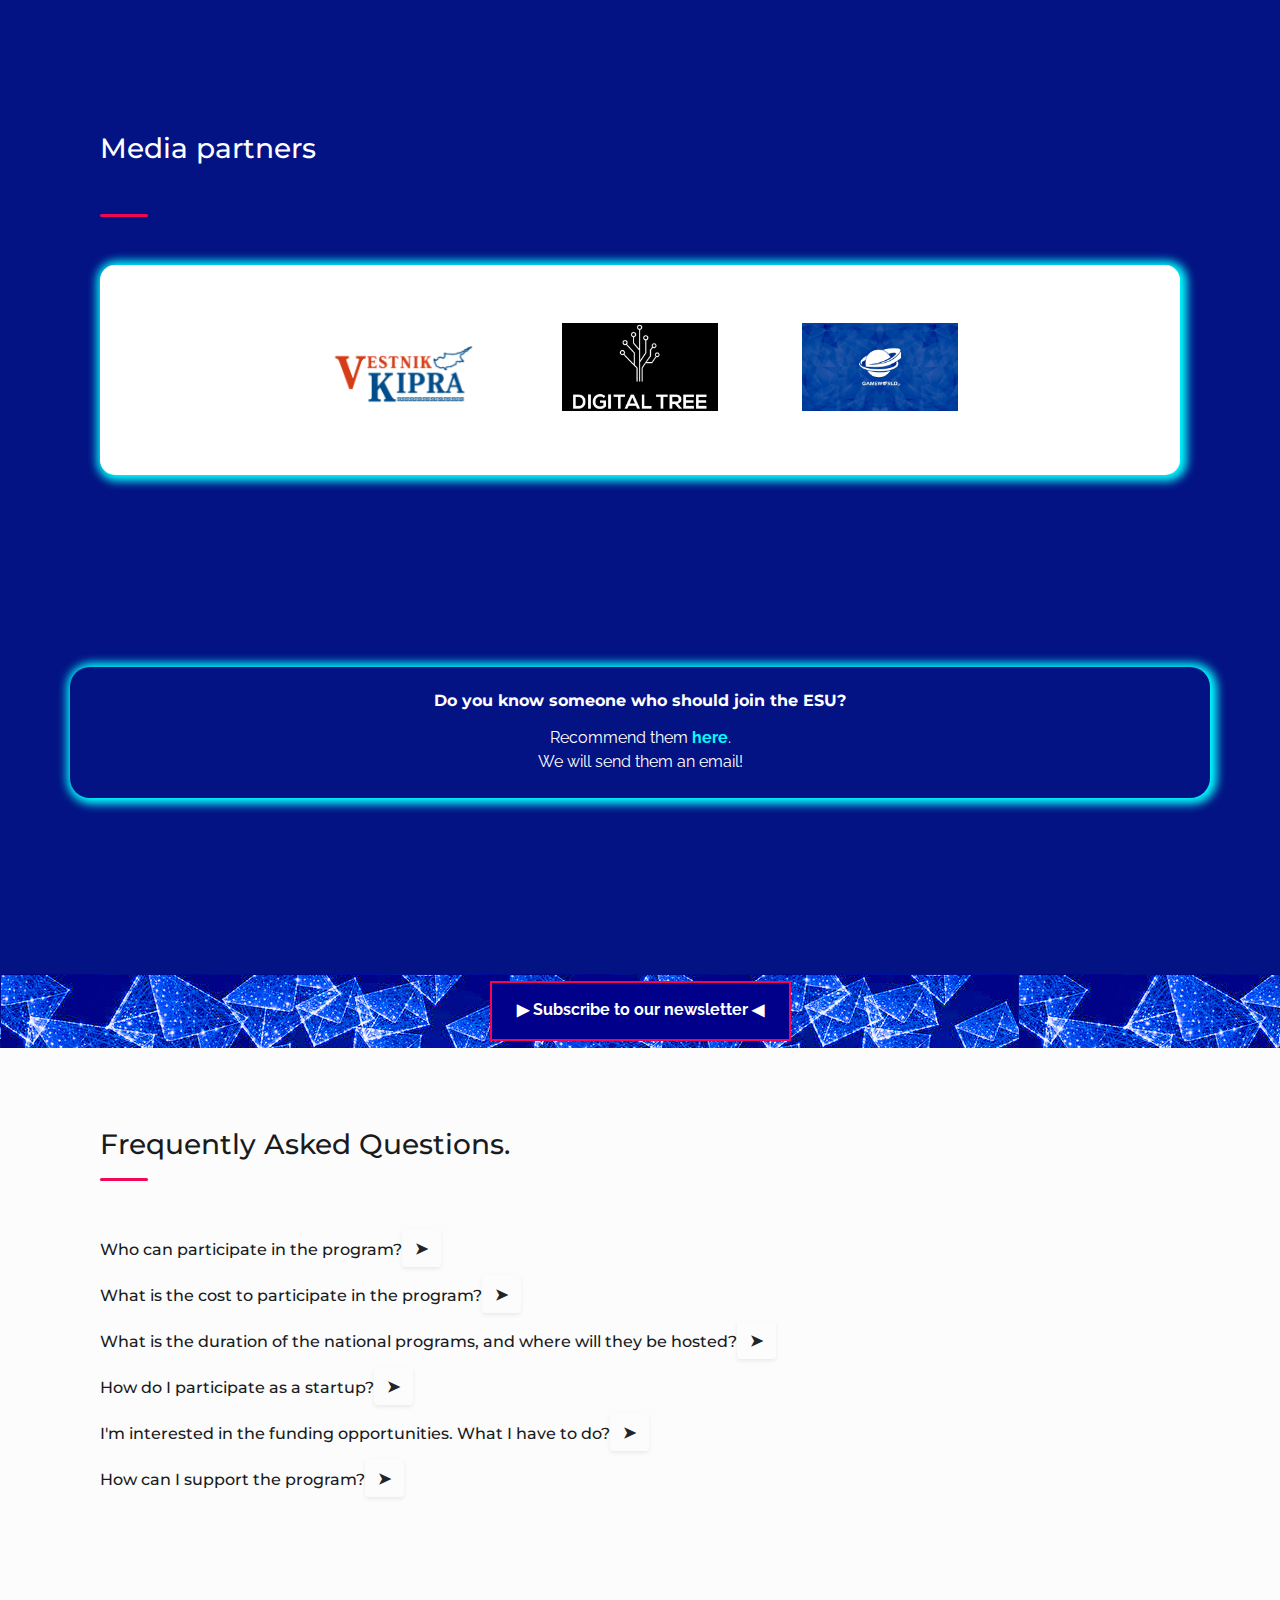
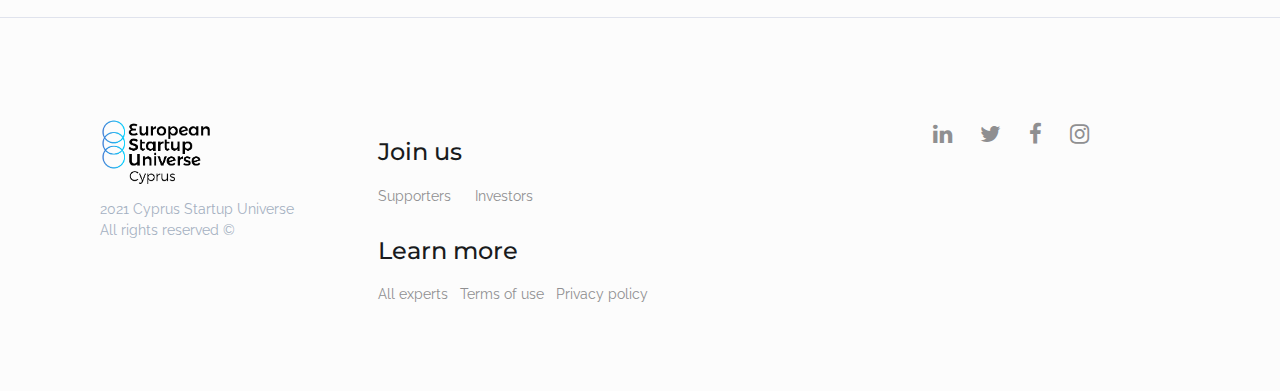
==== commit b1a0a238: "Add files via upload" ====
--- a/index.html
+++ b/index.html
@@ -74,7 +74,7 @@
                         <a class="nav-link" href="investors.html">Investors</a>
                     </li>
                 </ul>
-                <a class="nav-link" href="join.html"><button class="btn mt-3 mt-md-0 my-2 my-sm-0 btn-call-to-action" type="button">Join</button></a>
+                <a class="nav-link" href="join.html"><button class="btn mt-3 mt-md-0 my-2 my-sm-0 btn-call-to-action" type="button">Join the waiting list</button></a>
                 <a class= "nav-item" href="contactus.html"><class="text-white text-bold">Contact us</a>
                 <!--<button class="btn mt-3 mt-md-0 my-2 my-sm-0 btn-call-to-action" type="button" onclick="window.open('https://greekstartupuniverse.org/waitinglist.html')">Book your seat</button>-->
             </div>
@@ -88,7 +88,7 @@
                 <div class="col-12 col-sm-9 mx-auto welcome-section-title text-center">
                     <h1 class="title-welcome text-white">The 6-week online program exclusively for Cypriot founders globally<span class="colored-dot">.</span></h1>
                     <p class="text-white">Meet top Cypriot founders, investors & experts, exchange feedback and explore new business opportunities.</p>
-                    <p class="text-white font-weight-bold mt-3">The program starts at 1st of March.<br>Register by <span class="highlighted-text">March 2nd</span> and get ready to skyrocket!</p>
+                    <p class="text-white font-weight-bold mt-3">The program has started!<span class="highlighted-text"> Stay tuned </span>for the next one!</p>
                 </div>
             </div>
             <div class="row">
@@ -868,7 +868,7 @@
                         <p class="mt-2">2021 Cyprus Startup Universe<br>All rights reserved ©</p>
                     </div>
                     <div class="col-12 col-sm-6 order-1 order-sm-2">
-                        <a class="mb-3" href="join.html"><h4><button class="glow-on-hover" type="button">Join us</button></h4></a>
+                        <h4 class="mb-3 mt-4">Join us</h4>
                         <ul class="list-unstyled list-inline">
                             <li class="footer-list-item list-inline-item">
                                 <a href="supporters.html">Supporters</a>
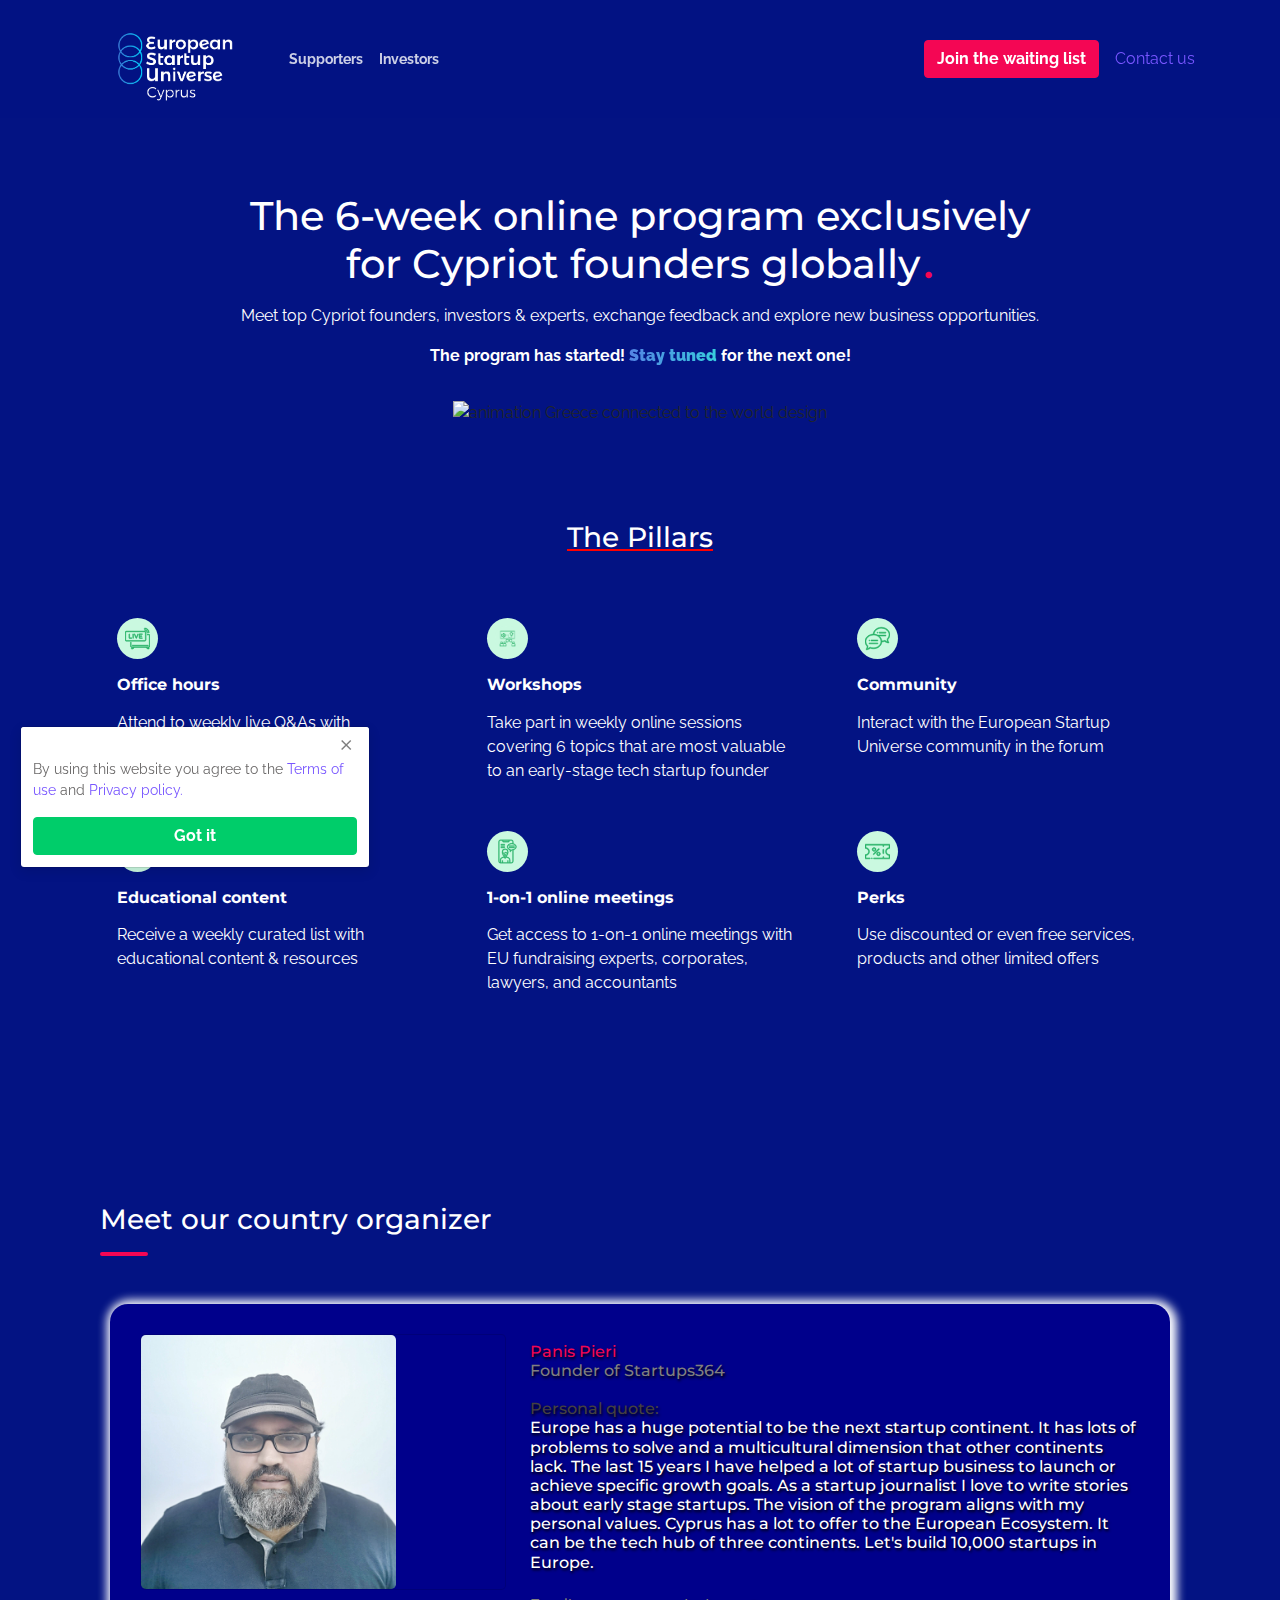
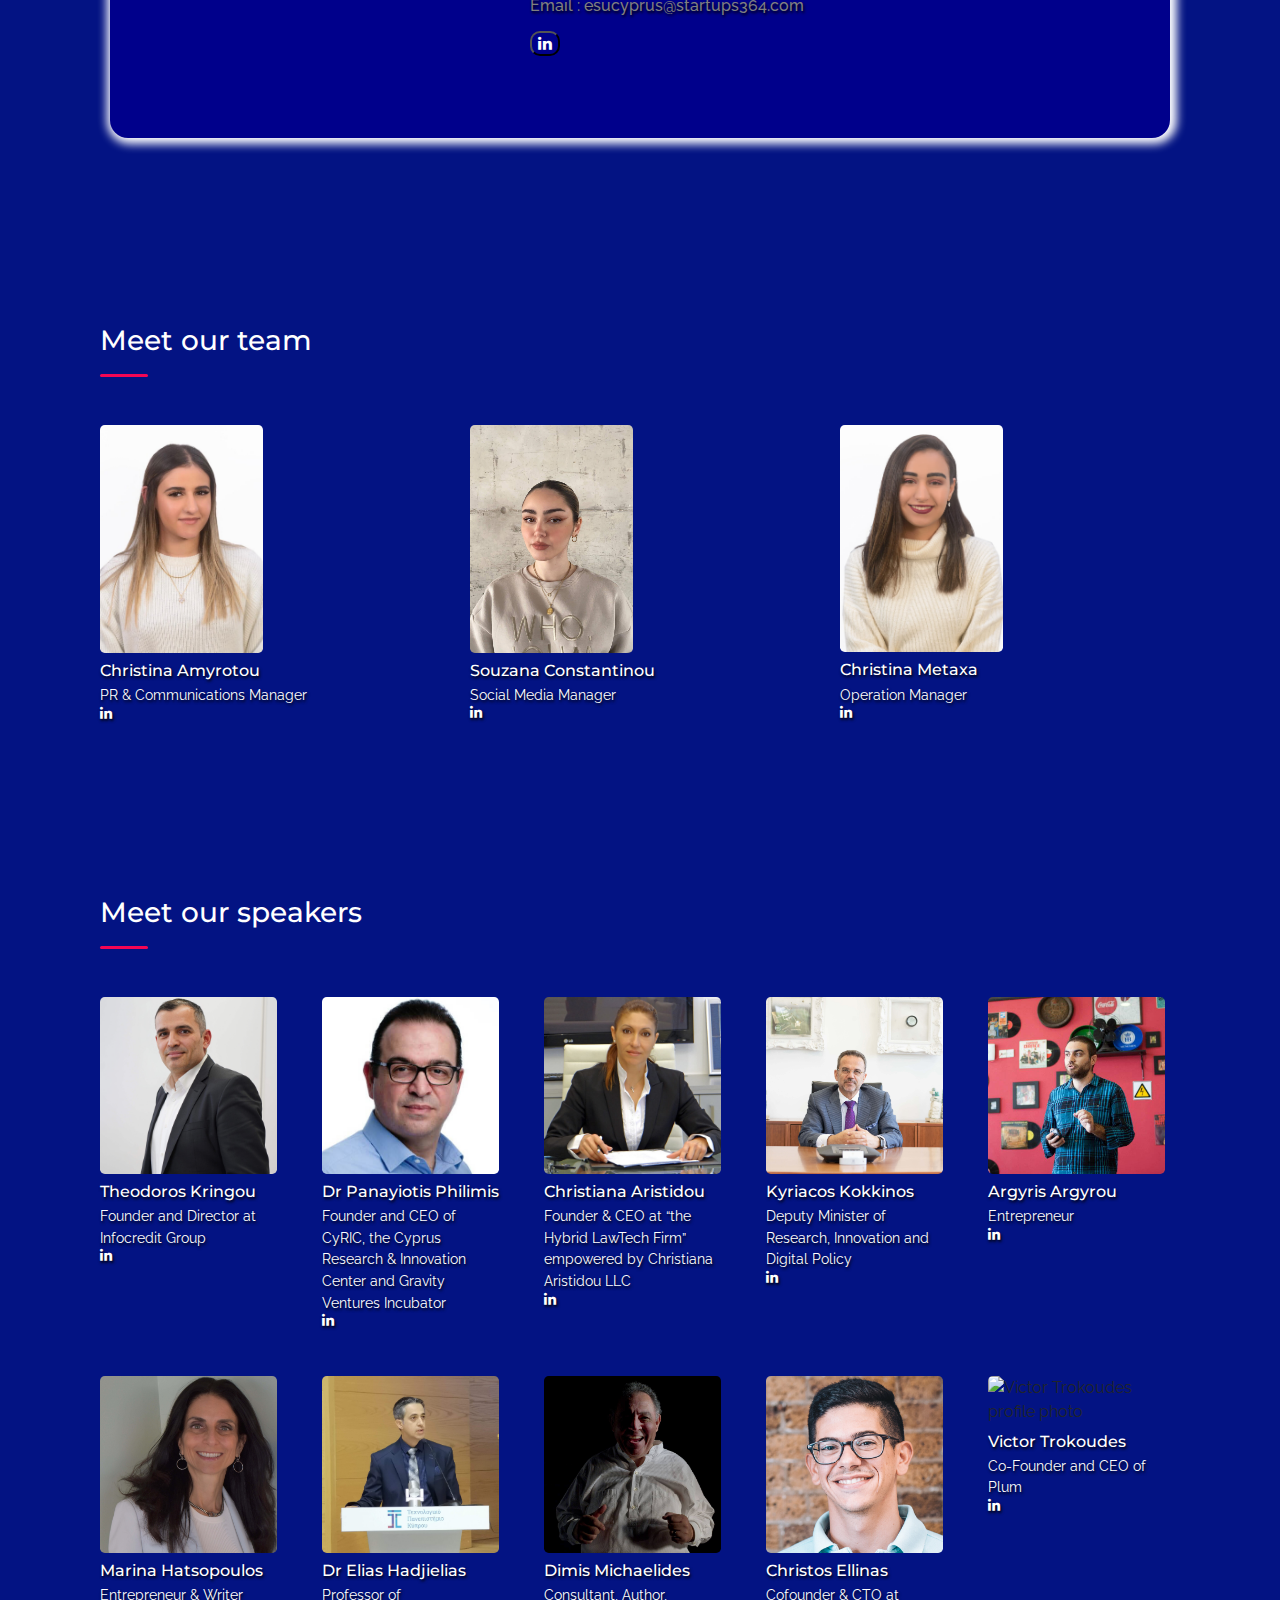
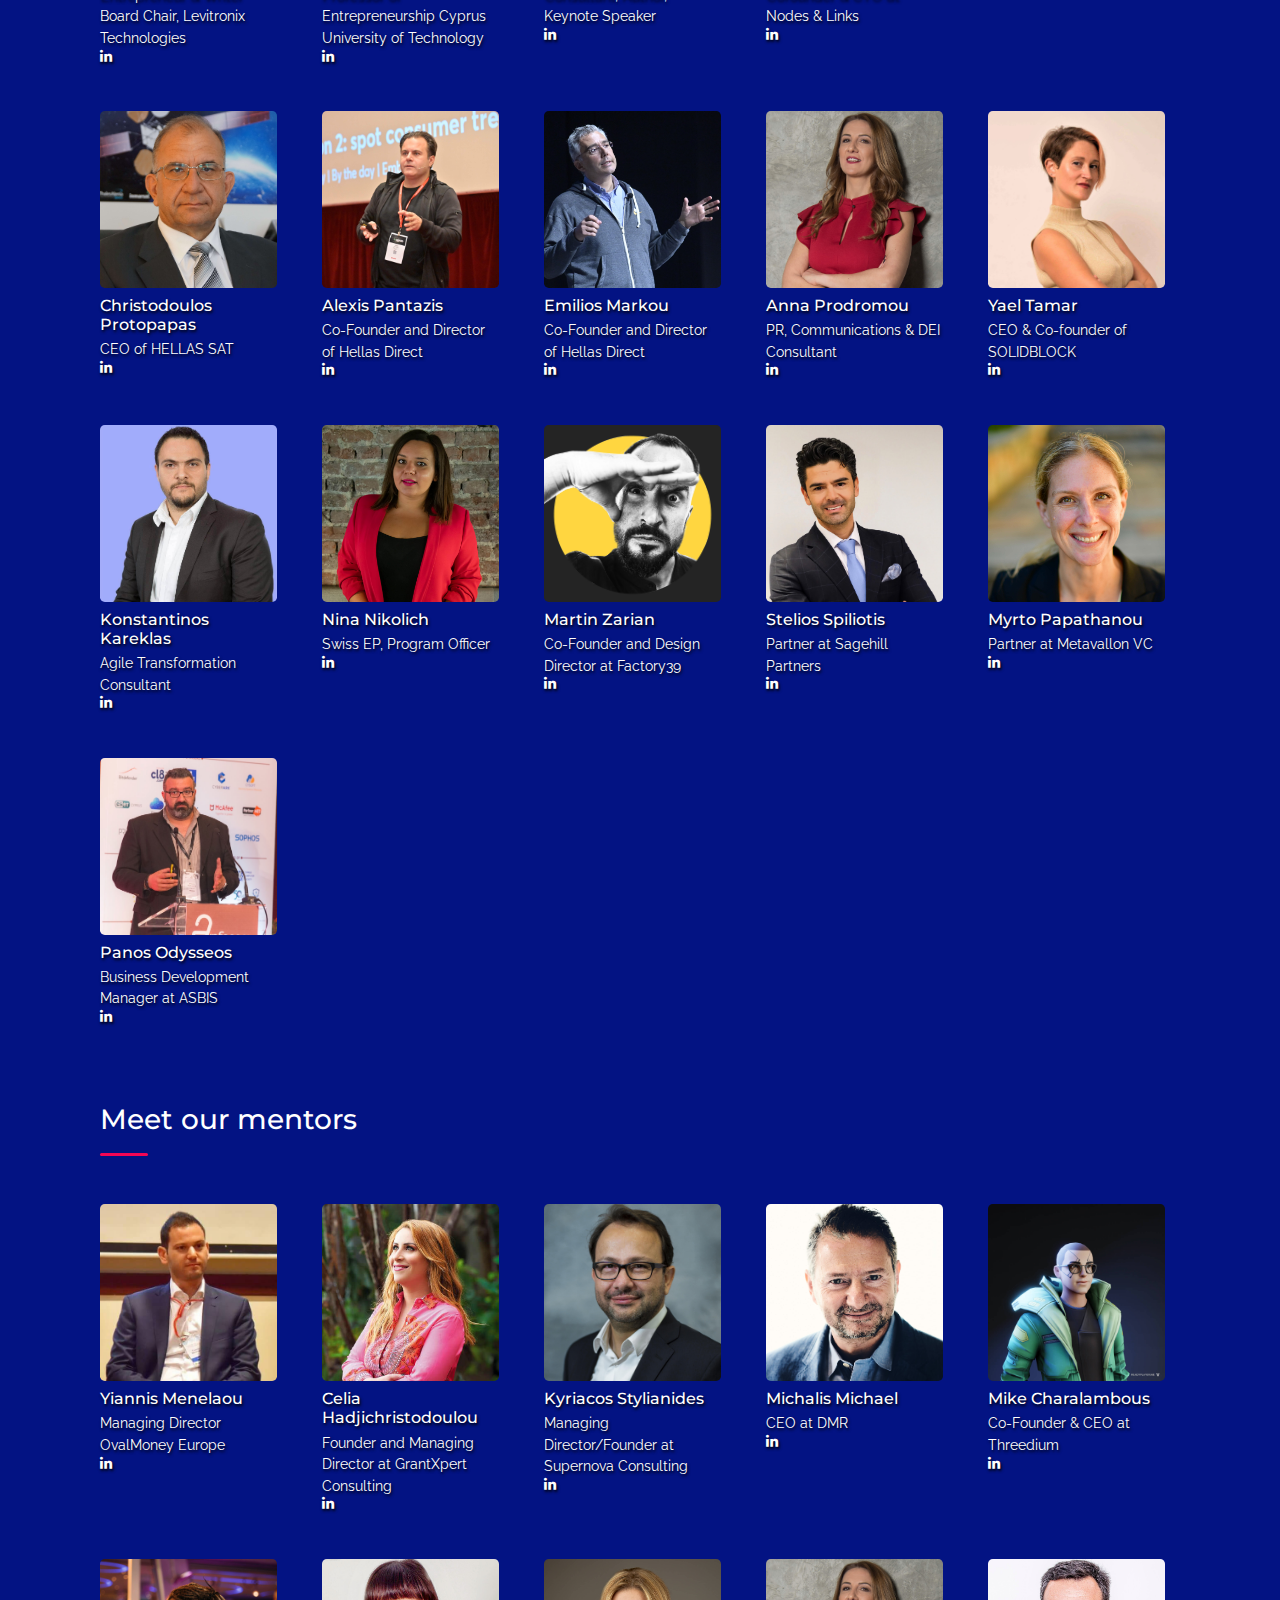
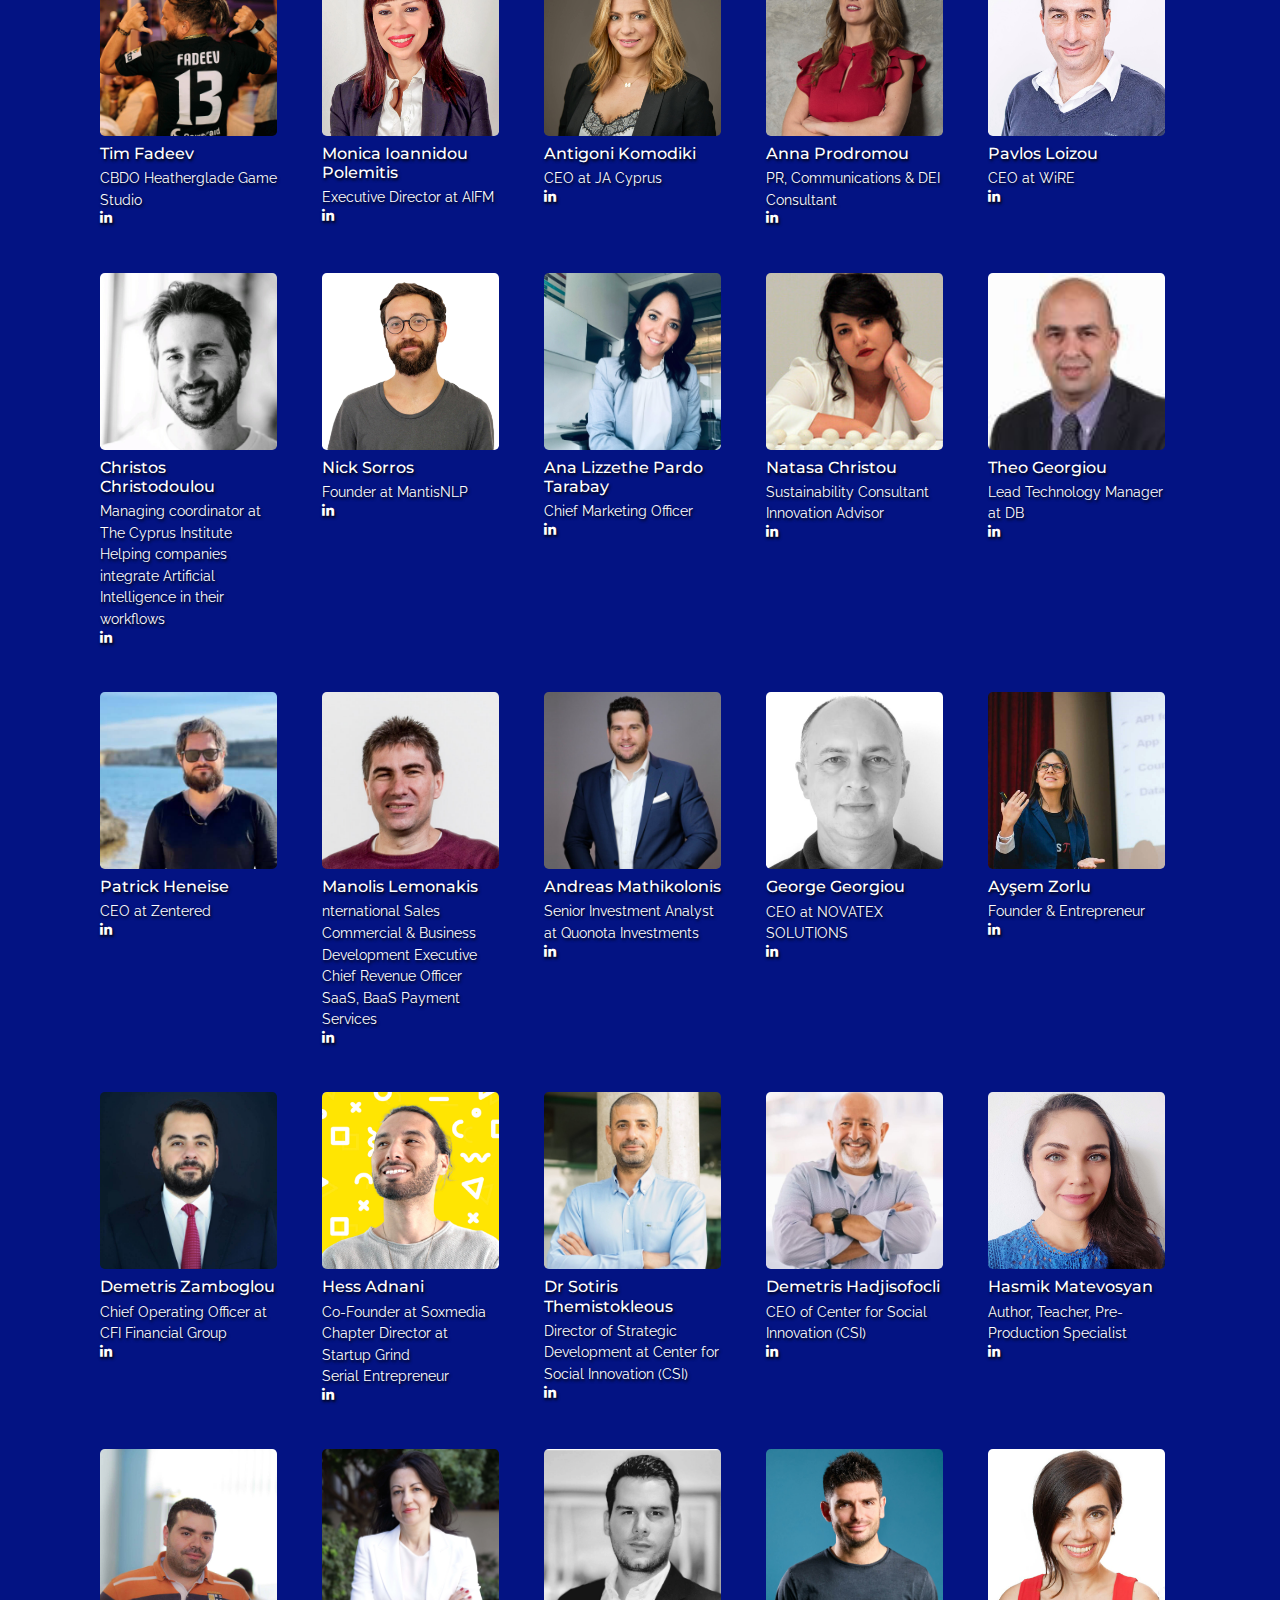
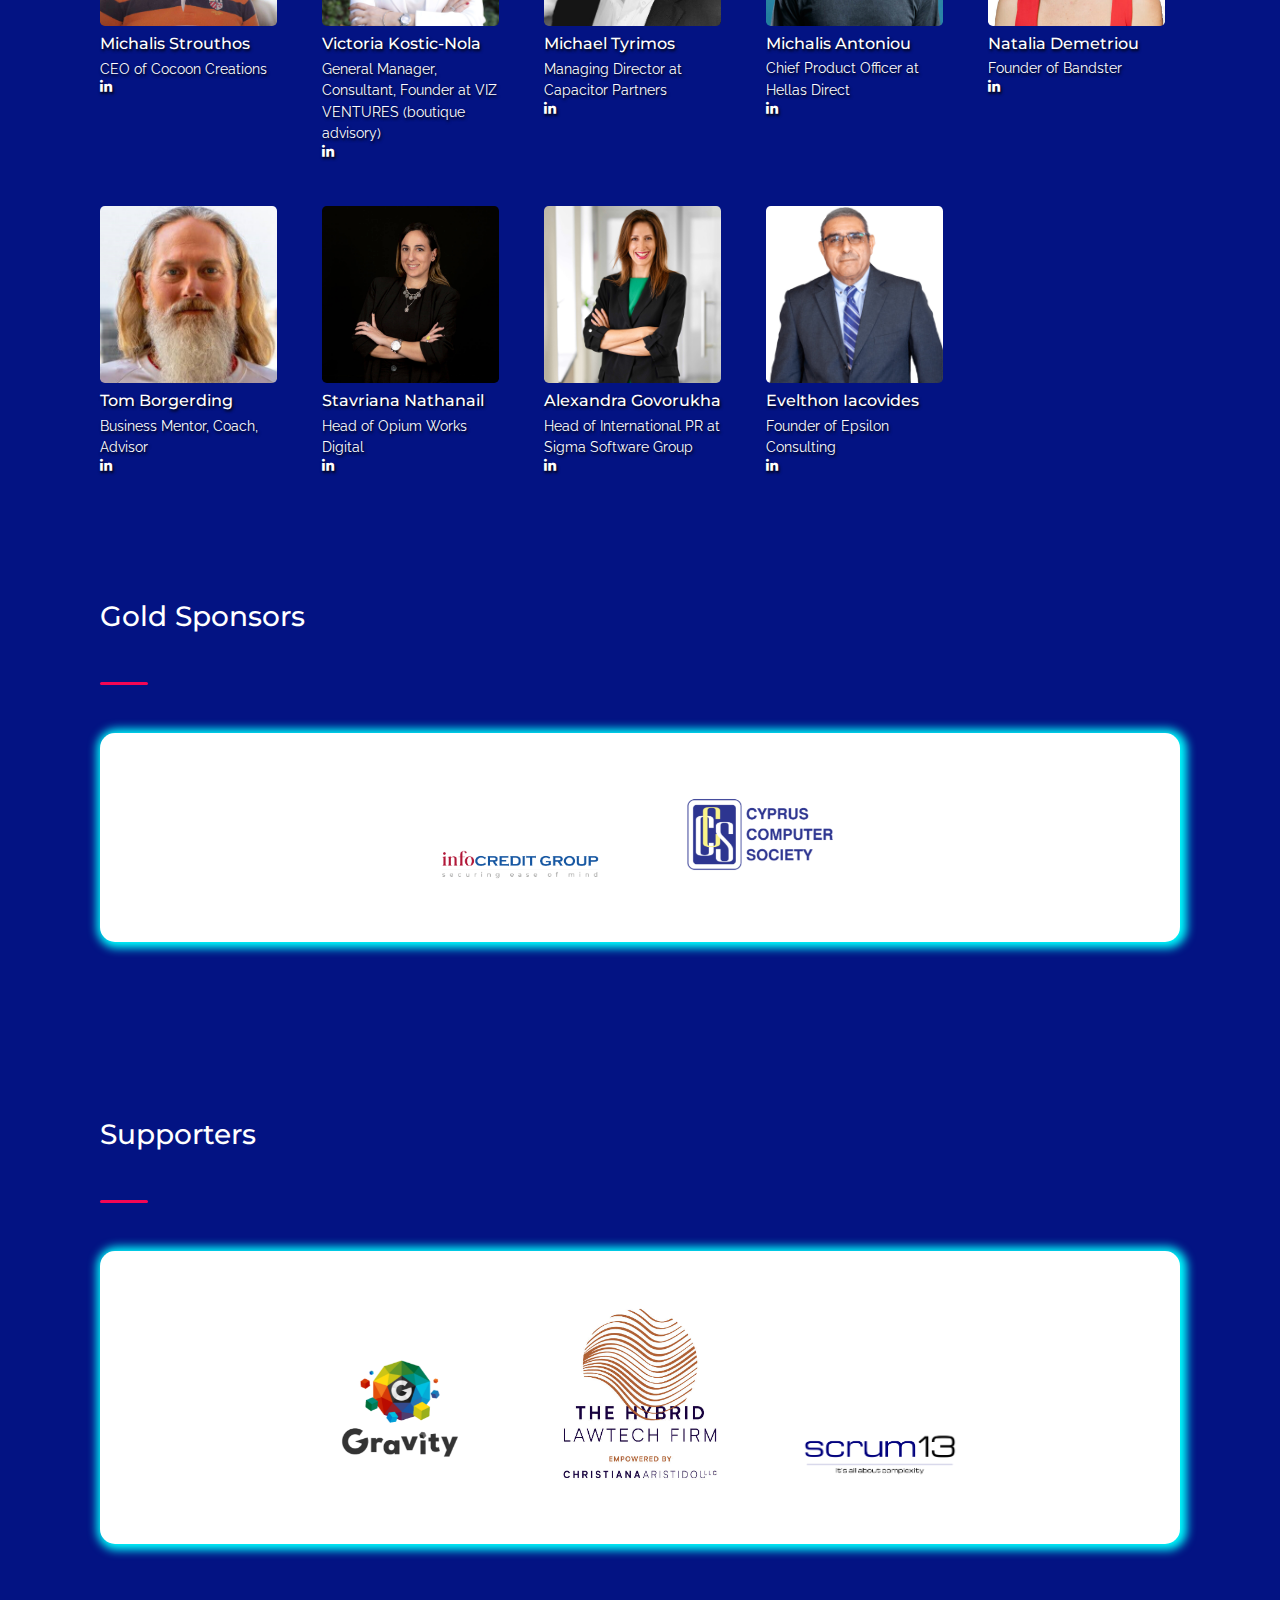
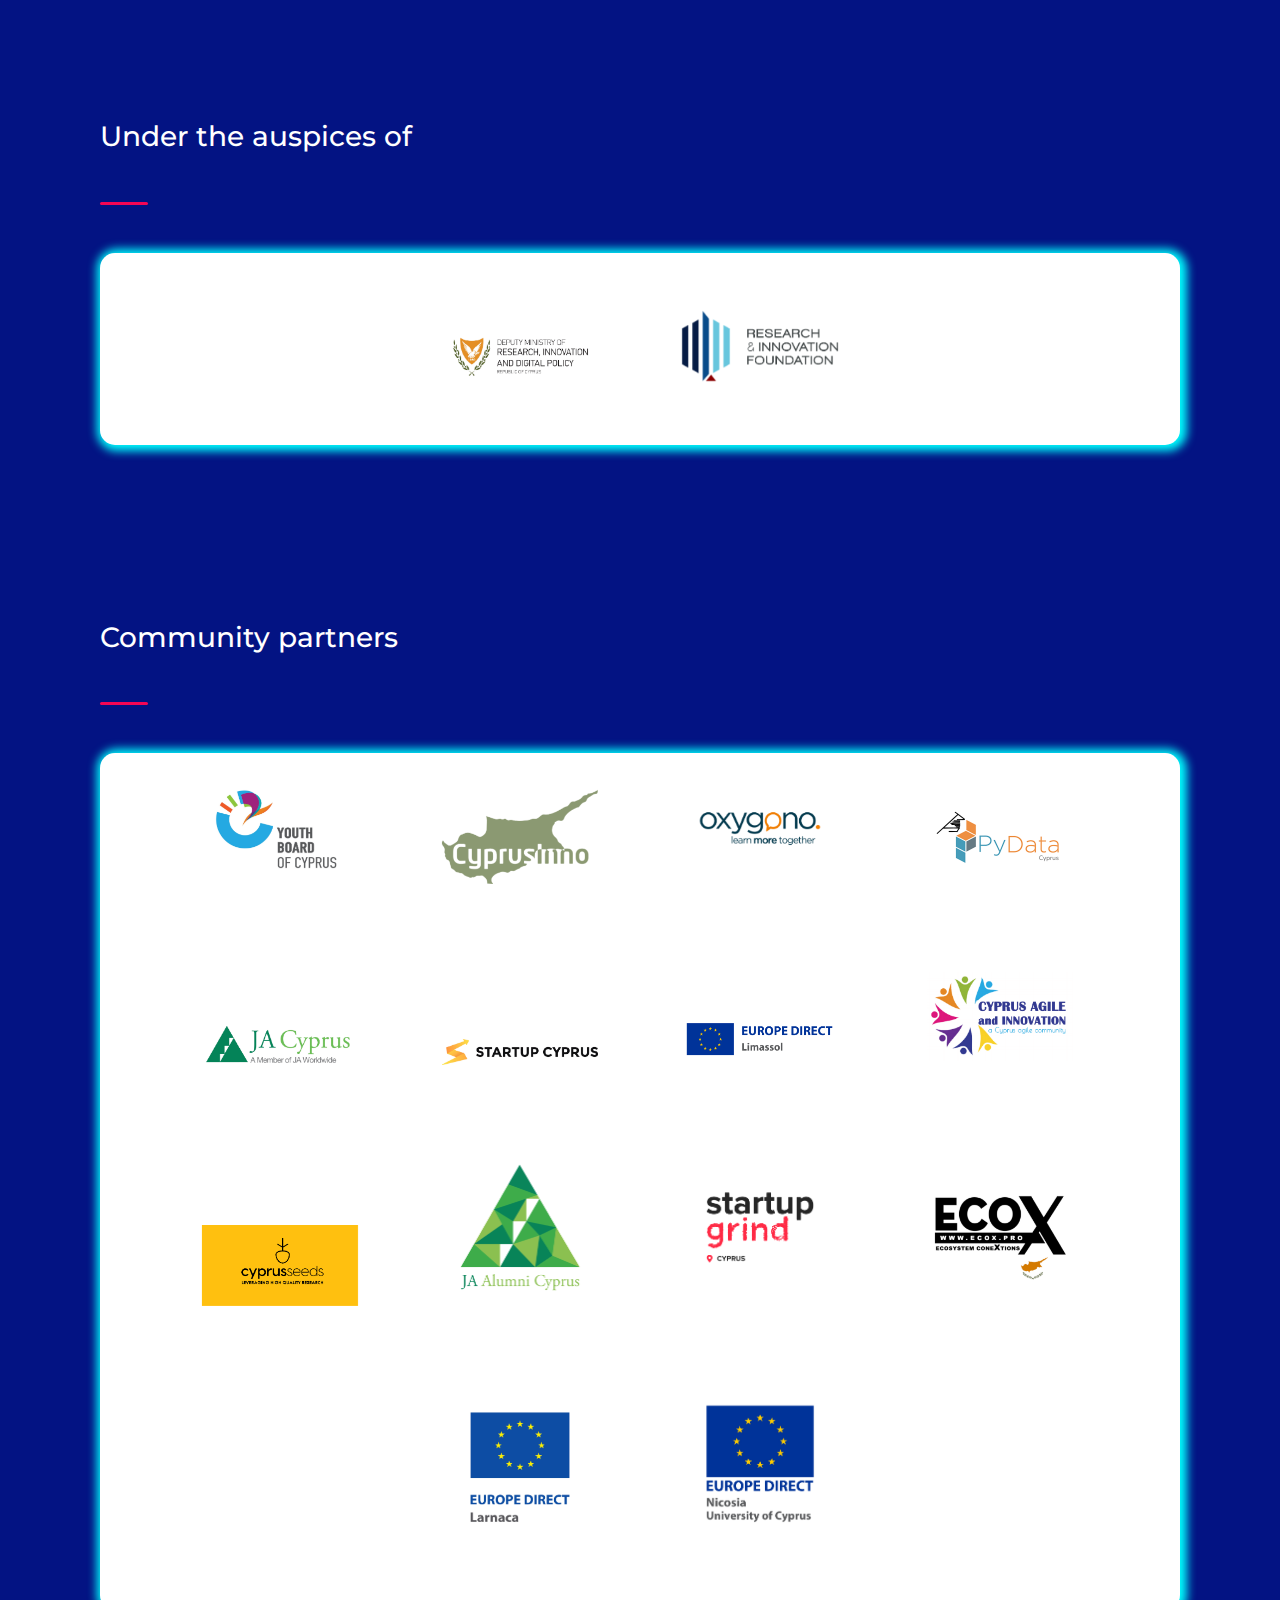
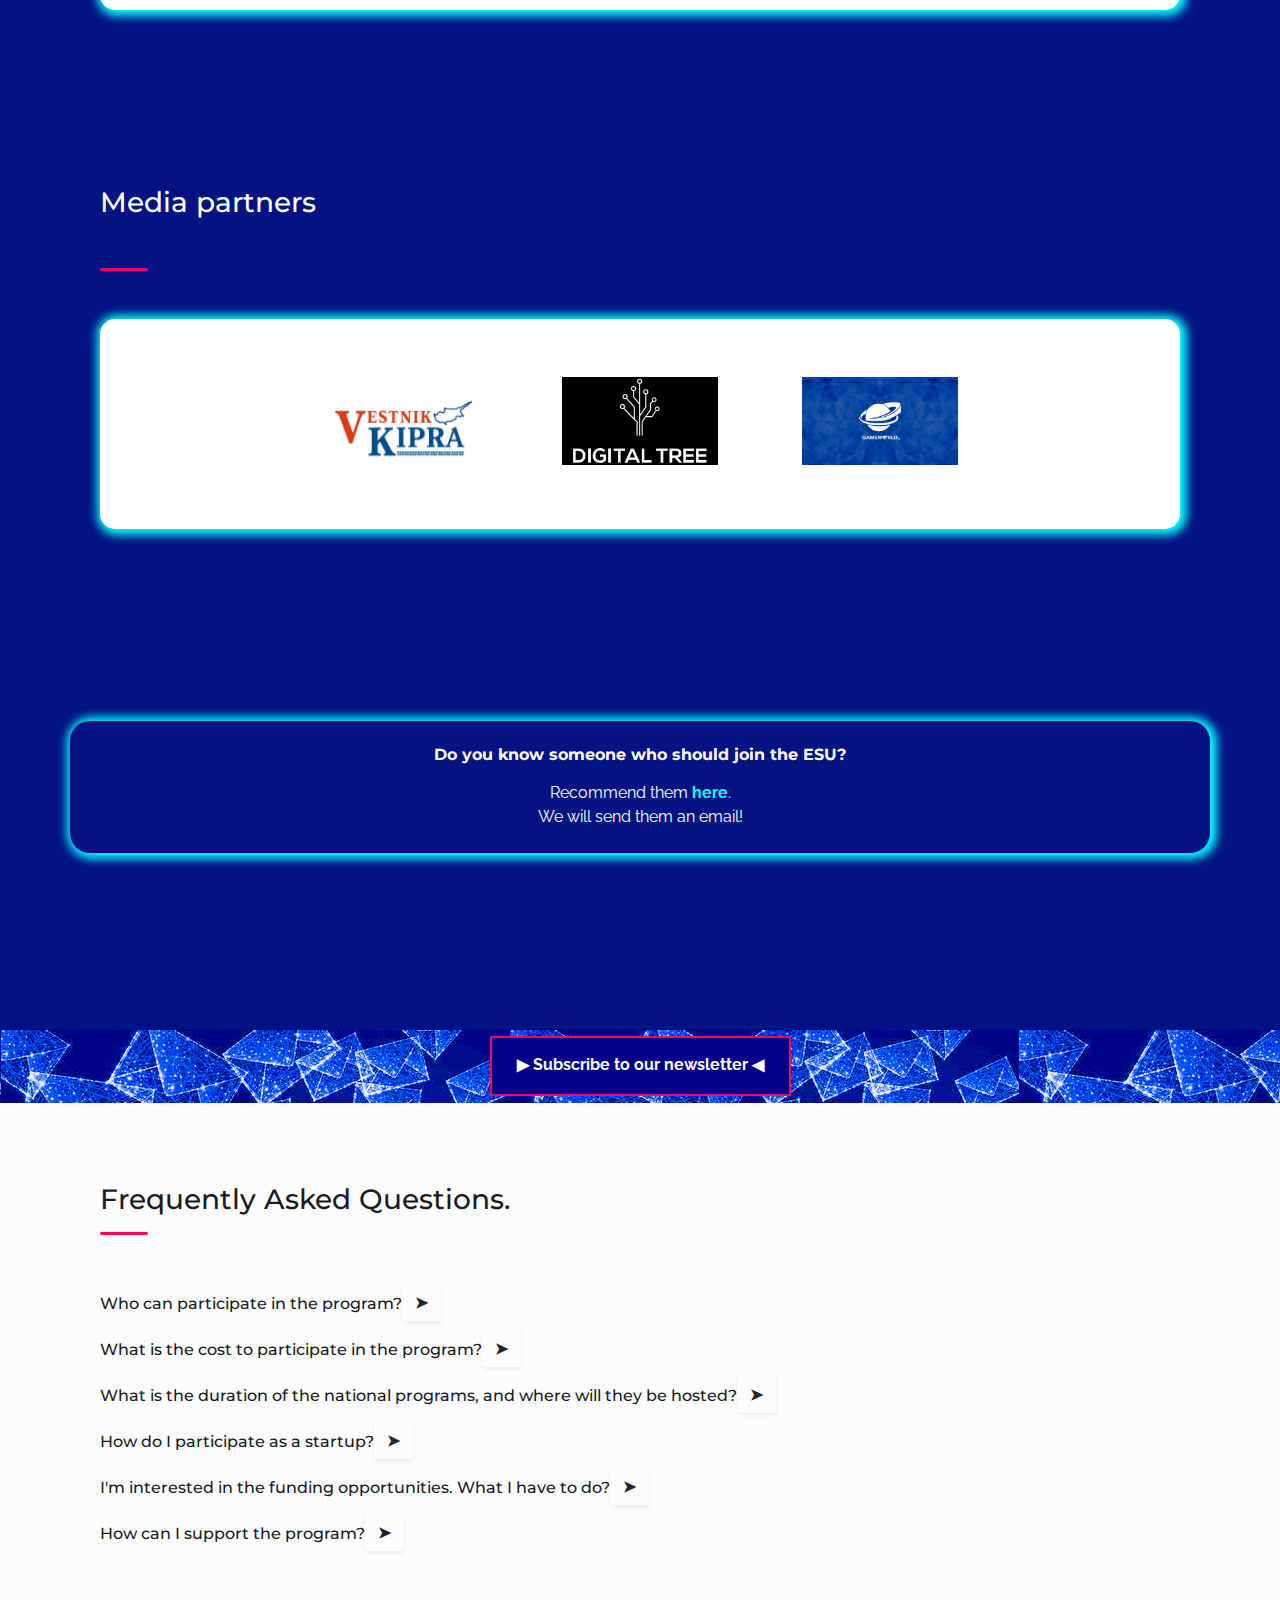
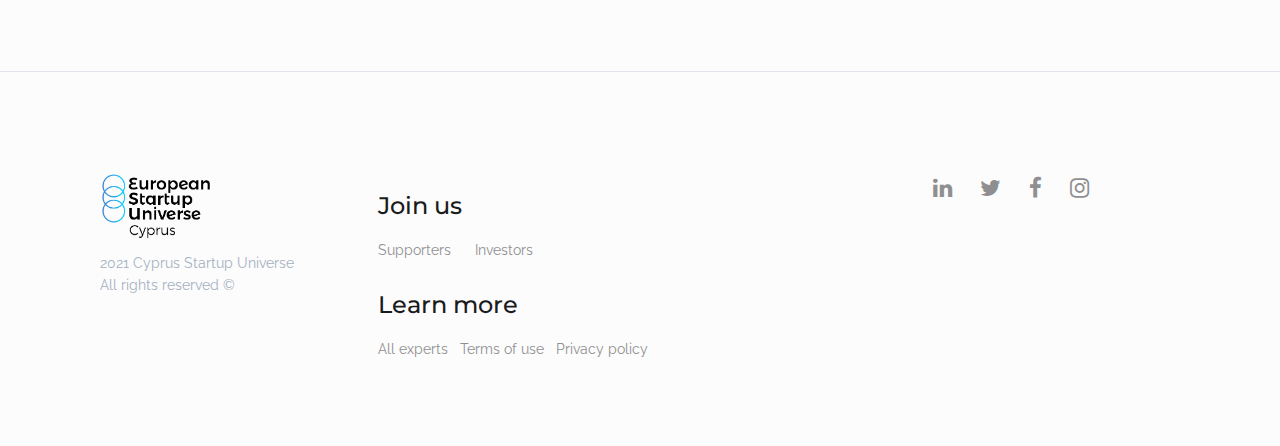
==== commit 79cd0724: "Add files via upload" ====
--- a/index.html
+++ b/index.html
@@ -74,7 +74,7 @@
                         <a class="nav-link" href="investors.html">Investors</a>
                     </li>
                 </ul>
-                <a class="nav-link" href="join.html"><button class="btn mt-3 mt-md-0 my-2 my-sm-0 btn-call-to-action" type="button">Join the waiting list</button></a>
+                <a class="nav-link" href="join.html" target="_blank"><button class="btn mt-3 mt-md-0 my-2 my-sm-0 btn-call-to-action" type="button">Join the waiting list</button></a>
                 <a class= "nav-item" href="contactus.html"><class="text-white text-bold">Contact us</a>
                 <!--<button class="btn mt-3 mt-md-0 my-2 my-sm-0 btn-call-to-action" type="button" onclick="window.open('https://greekstartupuniverse.org/waitinglist.html')">Book your seat</button>-->
             </div>
@@ -356,6 +356,102 @@
                             <a href="https://www.linkedin.com/in/christos-ellinas/" target="_blank"><i class="fa fa-linkedin d-flex justify-content-start" style="color:white"></i></a></p>
                         </div>
                     </div>
+                    <div class="col col-md-5 px-6 mb-5 speakers-wrapper">
+                        <div class="card card-speaker" style="background-color: inherit;">
+                            <img src="content/img/speakers/Victor Trokoudes.jpg" class="card-img-top" alt="Victor Trokoudes profile photo">
+                            <h6 class="card-title text-white mt-2 mb-1">Victor Trokoudes</h6>
+                            <p class="card-text text-white speaker-position">Co-Founder and CEO of Plum
+                            <a href="https://www.linkedin.com/in/victortrokoudes/" target="_blank"><i class="fa fa-linkedin d-flex justify-content-start" style="color:white"></i></a></p>
+                        </div>
+                    </div>
+                    <div class="col col-md-5 px-6 mb-5 speakers-wrapper">
+                        <div class="card card-speaker" style="background-color: inherit;">
+                            <img src="content/img/speakers/Christodoulos Protopapas.jpg" class="card-img-top" alt="Christodoulos Protopapas profile photo">
+                            <h6 class="card-title text-white mt-2 mb-1">Christodoulos Protopapas</h6>
+                            <p class="card-text text-white speaker-position">CEO of HELLAS SAT
+                            <a href="https://www.linkedin.com/in/christodoulos-protopapas-8159381/" target="_blank"><i class="fa fa-linkedin d-flex justify-content-start" style="color:white"></i></a></p>
+                        </div>
+                    </div>
+                    <div class="col col-md-5 px-6 mb-5 speakers-wrapper">
+                        <div class="card card-speaker" style="background-color: inherit;">
+                            <img src="content/img/speakers/Alexis Pantazis.jpg" class="card-img-top" alt="Alexis Pantazis profile photo">
+                            <h6 class="card-title text-white mt-2 mb-1">Alexis Pantazis</h6>
+                            <p class="card-text text-white speaker-position">Co-Founder and Director of Hellas Direct
+                            <a href="https://www.linkedin.com/in/alexispantazis/" target="_blank"><i class="fa fa-linkedin d-flex justify-content-start" style="color:white"></i></a></p>
+                        </div>
+                    </div>
+                    <div class="col col-md-5 px-6 mb-5 speakers-wrapper">
+                        <div class="card card-speaker" style="background-color: inherit;">
+                            <img src="content/img/speakers/Emilios Markou.jpg" class="card-img-top" alt="Emilios Markou profile photo">
+                            <h6 class="card-title text-white mt-2 mb-1">Emilios Markou</h6>
+                            <p class="card-text text-white speaker-position">Co-Founder and Director of Hellas Direct
+                            <a href="https://www.linkedin.com/in/emiliosmarkou/" target="_blank"><i class="fa fa-linkedin d-flex justify-content-start" style="color:white"></i></a></p>
+                        </div>
+                    </div>
+                    <div class="col col-md-5 px-6 mb-5 speakers-wrapper">
+                        <div class="card card-speaker" style="background-color: inherit;">
+                            <img src="content/img/speakers/Anna Prodromou.jpg" class="card-img-top" alt="Anna Prodromou profile photo">
+                            <h6 class="card-title text-white mt-2 mb-1">Anna Prodromou</h6>
+                            <p class="card-text text-white speaker-position">PR, Communications & DEI Consultant
+                            <a href="https://www.linkedin.com/in/annaprodromou/" target="_blank"><i class="fa fa-linkedin d-flex justify-content-start" style="color:white"></i></a></p>
+                        </div>
+                    </div>
+                    <div class="col col-md-5 px-6 mb-5 speakers-wrapper">
+                        <div class="card card-speaker" style="background-color: inherit;">
+                            <img src="content/img/speakers/Yael Tamar.jpg" class="card-img-top" alt="Yael Tamar profile photo">
+                            <h6 class="card-title text-white mt-2 mb-1">Yael Tamar</h6>
+                            <p class="card-text text-white speaker-position">CEO & Co-founder of SOLIDBLOCK
+                            <a href="https://www.linkedin.com/in/yaeltamar/" target="_blank"><i class="fa fa-linkedin d-flex justify-content-start" style="color:white"></i></a></p>
+                        </div>
+                    </div>
+                    <div class="col col-md-5 px-6 mb-5 speakers-wrapper">
+                        <div class="card card-speaker" style="background-color: inherit;">
+                            <img src="content/img/speakers/Konstantinos Kareklas.jpg" class="card-img-top" alt="Konstantinos Kareklas profile photo">
+                            <h6 class="card-title text-white mt-2 mb-1">Konstantinos Kareklas</h6>
+                            <p class="card-text text-white speaker-position">Agile Transformation Consultant
+                            <a href="https://www.linkedin.com/in/kareklas/" target="_blank"><i class="fa fa-linkedin d-flex justify-content-start" style="color:white"></i></a></p>
+                        </div>
+                    </div>
+                    <div class="col col-md-5 px-6 mb-5 speakers-wrapper">
+                        <div class="card card-speaker" style="background-color: inherit;">
+                            <img src="content/img/speakers/Nina Nikolich.jpg" class="card-img-top" alt="Nina Nikolich profile photo">
+                            <h6 class="card-title text-white mt-2 mb-1">Nina Nikolich</h6>
+                            <p class="card-text text-white speaker-position">Swiss EP, Program Officer
+                            <a href="https://www.linkedin.com/in/nina-nikolikj/" target="_blank"><i class="fa fa-linkedin d-flex justify-content-start" style="color:white"></i></a></p>
+                        </div>
+                    </div>
+                    <div class="col col-md-5 px-6 mb-5 speakers-wrapper">
+                        <div class="card card-speaker" style="background-color: inherit;">
+                            <img src="content/img/speakers/Martin Zarian.jpg" class="card-img-top" alt="Martin Zarian profile photo">
+                            <h6 class="card-title text-white mt-2 mb-1">Martin Zarian</h6>
+                            <p class="card-text text-white speaker-position">Co-Founder and Design Director at Factory39
+                            <a href="https://www.linkedin.com/in/martinzarian/" target="_blank"><i class="fa fa-linkedin d-flex justify-content-start" style="color:white"></i></a></p>
+                        </div>
+                    </div>
+                    <div class="col col-md-5 px-6 mb-5 speakers-wrapper">
+                        <div class="card card-speaker" style="background-color: inherit;">
+                            <img src="content/img/speakers/Stelios Spiliotis.jpg" class="card-img-top" alt="Stelios Spiliotis profile photo">
+                            <h6 class="card-title text-white mt-2 mb-1">Stelios Spiliotis</h6>
+                            <p class="card-text text-white speaker-position">Partner at Sagehill Partners
+                            <a href="https://www.linkedin.com/in/stelios-spiliotis-4949247b/" target="_blank"><i class="fa fa-linkedin d-flex justify-content-start" style="color:white"></i></a></p>
+                        </div>
+                    </div>
+                    <div class="col col-md-5 px-6 mb-5 speakers-wrapper">
+                        <div class="card card-speaker" style="background-color: inherit;">
+                            <img src="content/img/speakers/Myrto Papathanou.jpg" class="card-img-top" alt="Myrto Papathanou profile photo">
+                            <h6 class="card-title text-white mt-2 mb-1">Myrto Papathanou</h6>
+                            <p class="card-text text-white speaker-position">Partner at Metavallon VC
+                            <a href="https://www.linkedin.com/in/myrtopapathanou/" target="_blank"><i class="fa fa-linkedin d-flex justify-content-start" style="color:white"></i></a></p>
+                        </div>
+                    </div>
+                    <div class="col col-md-5 px-6 mb-5 speakers-wrapper">
+                        <div class="card card-speaker" style="background-color: inherit;">
+                            <img src="content/img/speakers/Panos Odysseos.jpg" class="card-img-top" alt="Panos Odysseos profile photo">
+                            <h6 class="card-title text-white mt-2 mb-1">Panos Odysseos</h6>
+                            <p class="card-text text-white speaker-position">Business Development Manager at ASBIS
+                            <a href="https://www.linkedin.com/in/panos-odysseos-282437176/" target="_blank"><i class="fa fa-linkedin d-flex justify-content-start" style="color:white"></i></a></p>
+                        </div>
+                    </div>
 
                 </div>
             </div>
@@ -561,6 +657,86 @@
                             <h6 class="card-title text-white mt-2 mb-1">Demetris Hadjisofocli</h6>
                             <p class="card-text text-white speaker-position">CEO of Center for Social Innovation (CSI)
                             <a href="https://www.linkedin.com/in/hadjisofocli/" target="_blank"><i class="fa fa-linkedin d-flex justify-content-start" style="color:white"></i></a></p>
+                        </div>
+                    </div>
+                    <div class="col col-md-5 px-6 mb-5 speakers-wrapper">
+                        <div class="card card-speaker" style="background-color: inherit;">
+                            <img src="content/img/mentors/Hasmik Matevosyan.jpg" class="card-img-top" alt="Hasmik Matevosyan profile photo">
+                            <h6 class="card-title text-white mt-2 mb-1">Hasmik Matevosyan</h6>
+                            <p class="card-text text-white speaker-position">Author, Teacher, Pre-Production Specialist
+                            <a href="https://www.linkedin.com/in/hasmikmatevosyan/" target="_blank"><i class="fa fa-linkedin d-flex justify-content-start" style="color:white"></i></a></p>
+                        </div>
+                    </div>
+                    <div class="col col-md-5 px-6 mb-5 speakers-wrapper">
+                        <div class="card card-speaker" style="background-color: inherit;">
+                            <img src="content/img/mentors/Michalis Strouthos.jpg" class="card-img-top" alt="Michalis Strouthos profile photo">
+                            <h6 class="card-title text-white mt-2 mb-1">Michalis Strouthos</h6>
+                            <p class="card-text text-white speaker-position">CEO of Cocoon Creations
+                            <a href="https://www.linkedin.com/in/michalisstrouthos/" target="_blank"><i class="fa fa-linkedin d-flex justify-content-start" style="color:white"></i></a></p>
+                        </div>
+                    </div>
+                    <div class="col col-md-5 px-6 mb-5 speakers-wrapper">
+                        <div class="card card-speaker" style="background-color: inherit;">
+                            <img src="content/img/mentors/Victoria Kostic-Nola.jpg" class="card-img-top" alt="Victoria Kostic-Nola profile photo">
+                            <h6 class="card-title text-white mt-2 mb-1">Victoria Kostic-Nola</h6>
+                            <p class="card-text text-white speaker-position">General Manager, Consultant, Founder at VIZ VENTURES (boutique advisory)
+                            <a href="https://www.linkedin.com/in/victoria-kostic-nola" target="_blank"><i class="fa fa-linkedin d-flex justify-content-start" style="color:white"></i></a></p>
+                        </div>
+                    </div>
+                    <div class="col col-md-5 px-6 mb-5 speakers-wrapper">
+                        <div class="card card-speaker" style="background-color: inherit;">
+                            <img src="content/img/mentors/Michael Tyrimos.jpg" class="card-img-top" alt="Michael Tyrimos profile photo">
+                            <h6 class="card-title text-white mt-2 mb-1">Michael Tyrimos</h6>
+                            <p class="card-text text-white speaker-position">Managing Director at Capacitor Partners
+                            <a href="https://www.linkedin.com/in/michaeltyrimos/" target="_blank"><i class="fa fa-linkedin d-flex justify-content-start" style="color:white"></i></a></p>
+                        </div>
+                    </div>
+                    <div class="col col-md-5 px-6 mb-5 speakers-wrapper">
+                        <div class="card card-speaker" style="background-color: inherit;">
+                            <img src="content/img/mentors/Michalis Antoniou.jpg" class="card-img-top" alt="Michalis Antoniou profile photo">
+                            <h6 class="card-title text-white mt-2 mb-1">Michalis Antoniou</h6>
+                            <p class="card-text text-white speaker-position">Chief Product Officer at Hellas Direct
+                            <a href="https://www.linkedin.com/in/michael-antoniou-5a27b45/" target="_blank"><i class="fa fa-linkedin d-flex justify-content-start" style="color:white"></i></a></p>
+                        </div>
+                    </div>
+                    <div class="col col-md-5 px-6 mb-5 speakers-wrapper">
+                        <div class="card card-speaker" style="background-color: inherit;">
+                            <img src="content/img/mentors/Natalia Demetriou.jpg" class="card-img-top" alt="Natalia Demetriou profile photo">
+                            <h6 class="card-title text-white mt-2 mb-1">Natalia Demetriou</h6>
+                            <p class="card-text text-white speaker-position">Founder of Bandster
+                            <a href="https://www.linkedin.com/in/natalia-demetriou-a33595107/" target="_blank"><i class="fa fa-linkedin d-flex justify-content-start" style="color:white"></i></a></p>
+                        </div>
+                    </div>
+                    <div class="col col-md-5 px-6 mb-5 speakers-wrapper">
+                        <div class="card card-speaker" style="background-color: inherit;">
+                            <img src="content/img/mentors/Tom Borgerding.jpg" class="card-img-top" alt="Tom Borgerding profile photo">
+                            <h6 class="card-title text-white mt-2 mb-1">Tom Borgerding</h6>
+                            <p class="card-text text-white speaker-position">Business Mentor, Coach, Advisor
+                            <a href="https://www.linkedin.com/in/borgerding/" target="_blank"><i class="fa fa-linkedin d-flex justify-content-start" style="color:white"></i></a></p>
+                        </div>
+                    </div>
+                    <div class="col col-md-5 px-6 mb-5 speakers-wrapper">
+                        <div class="card card-speaker" style="background-color: inherit;">
+                            <img src="content/img/mentors/Stavriana Nathanail.jpg" class="card-img-top" alt="Stavriana Nathanail profile photo">
+                            <h6 class="card-title text-white mt-2 mb-1">Stavriana Nathanail</h6>
+                            <p class="card-text text-white speaker-position">Head of Opium Works Digital
+                            <a href="https://www.linkedin.com/in/stavriananathanail/" target="_blank"><i class="fa fa-linkedin d-flex justify-content-start" style="color:white"></i></a></p>
+                        </div>
+                    </div>
+                    <div class="col col-md-5 px-6 mb-5 speakers-wrapper">
+                        <div class="card card-speaker" style="background-color: inherit;">
+                            <img src="content/img/mentors/Alexandra Govorukha.jpg" class="card-img-top" alt="Alexandra Govorukha profile photo">
+                            <h6 class="card-title text-white mt-2 mb-1">Alexandra Govorukha</h6>
+                            <p class="card-text text-white speaker-position">Head of International PR at Sigma Software Group
+                            <a href="https://www.linkedin.com/in/alexandra-govorukha-127ab534/" target="_blank"><i class="fa fa-linkedin d-flex justify-content-start" style="color:white"></i></a></p>
+                        </div>
+                    </div>
+                    <div class="col col-md-5 px-6 mb-5 speakers-wrapper">
+                        <div class="card card-speaker" style="background-color: inherit;">
+                            <img src="content/img/mentors/Evelthon Iacovides.jpg" class="card-img-top" alt="Evelthon Iacovides profile photo">
+                            <h6 class="card-title text-white mt-2 mb-1">Evelthon Iacovides</h6>
+                            <p class="card-text text-white speaker-position">Founder of Epsilon Consulting
+                            <a href="http://www.evelthon.eu" target="_blank"><i class="fa fa-linkedin d-flex justify-content-start" style="color:white"></i></a></p>
                         </div>
                     </div>
 
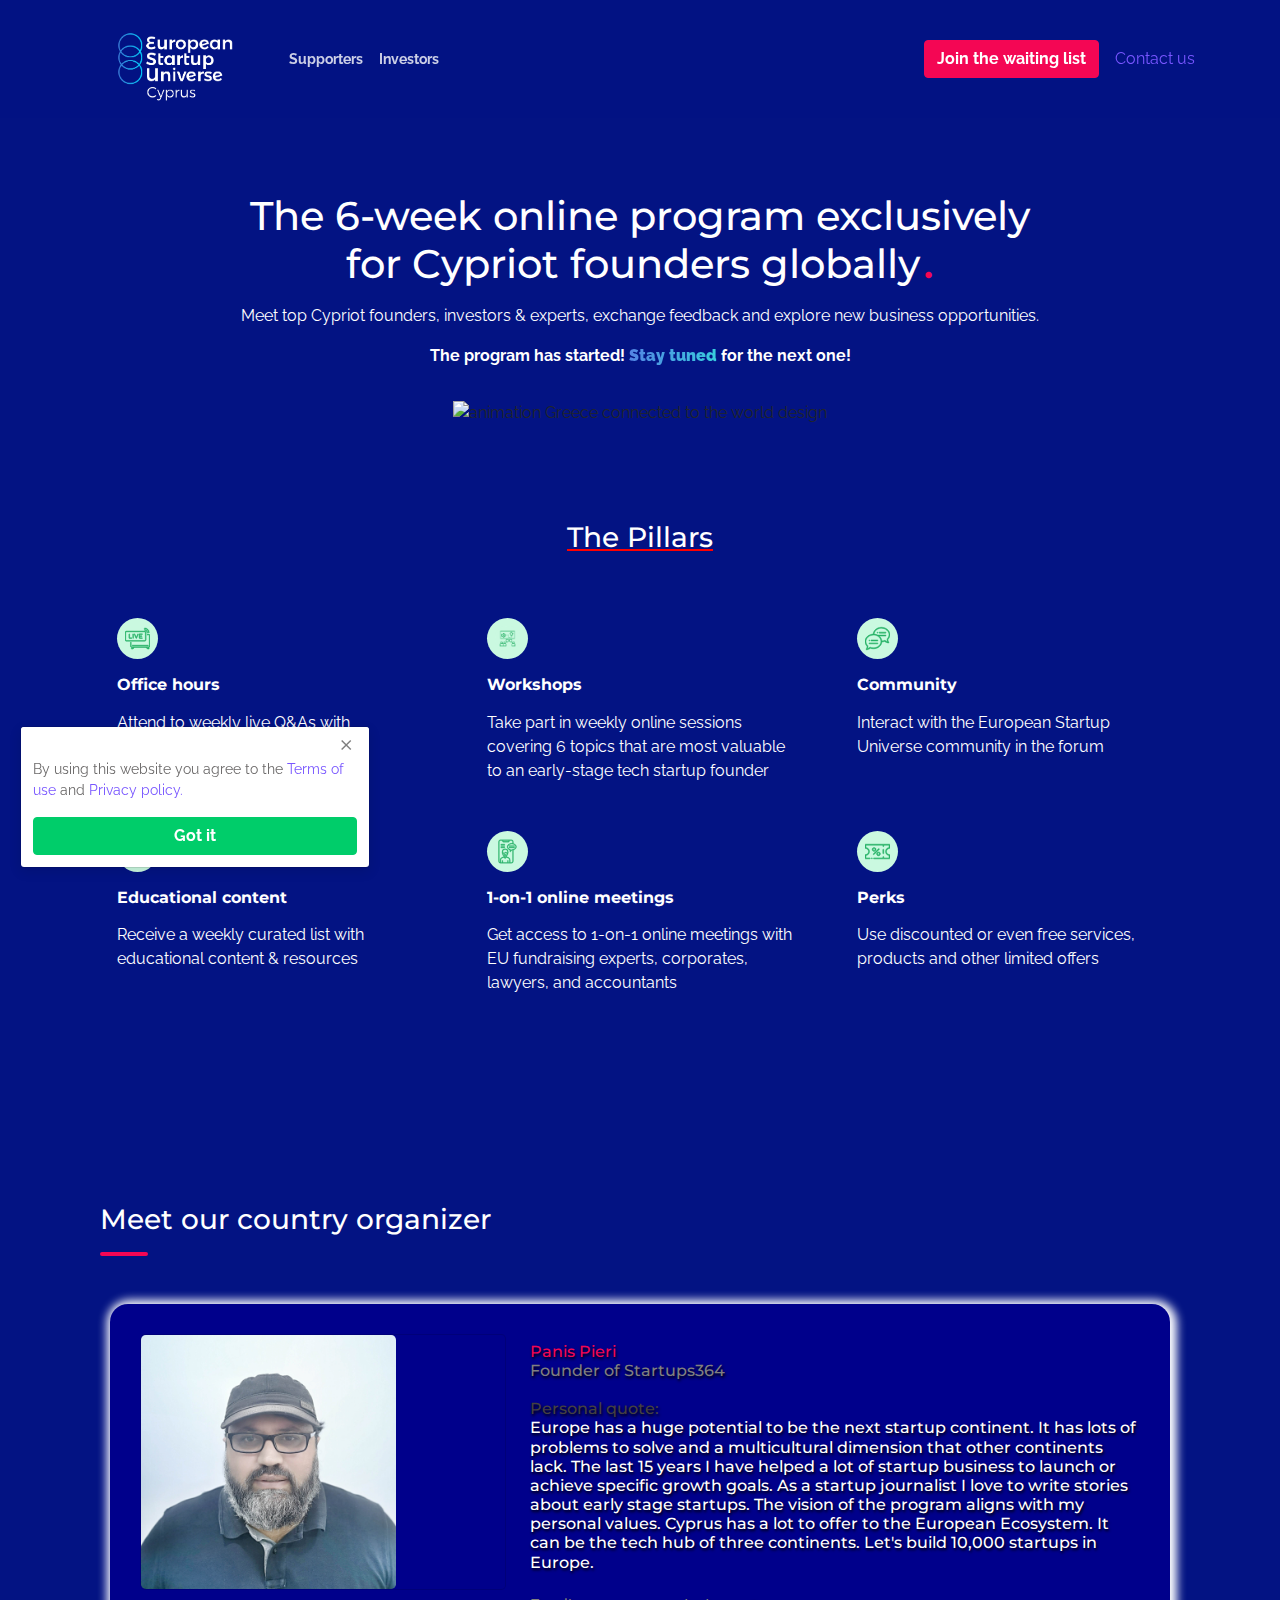
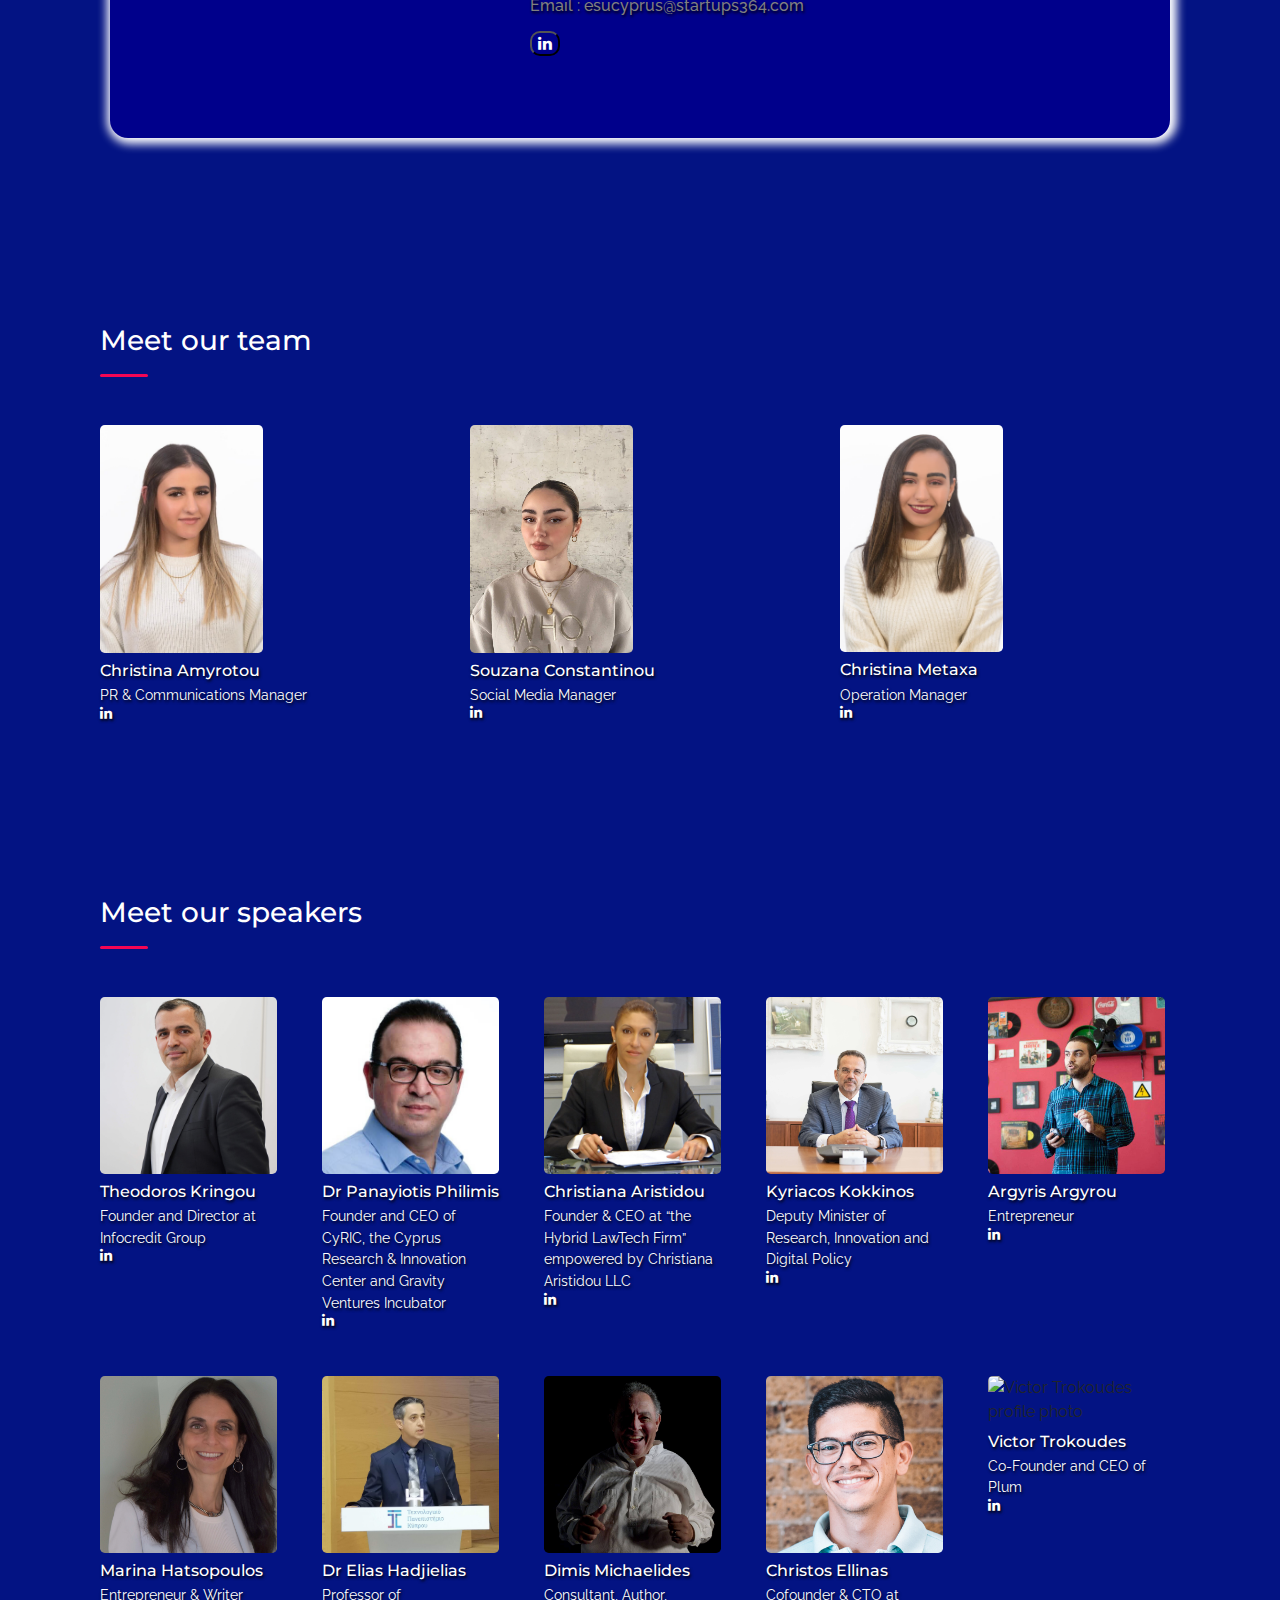
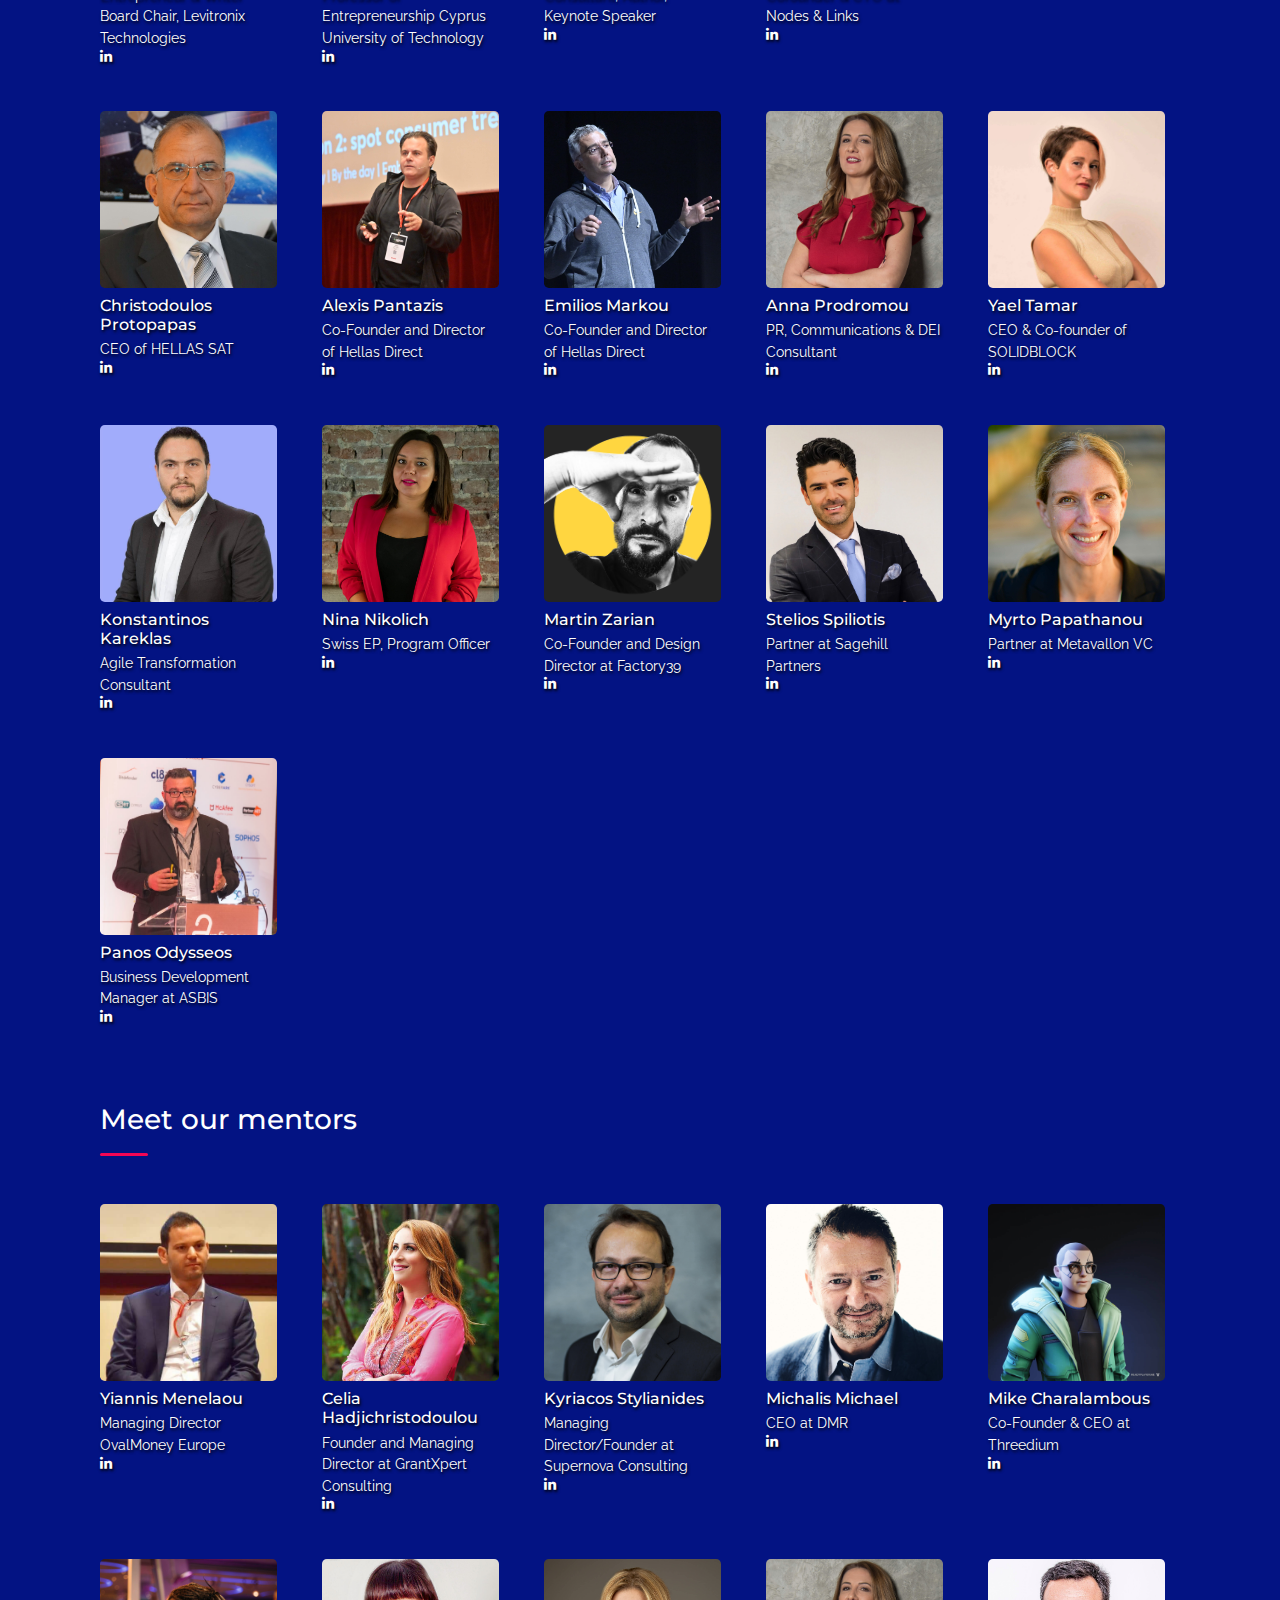
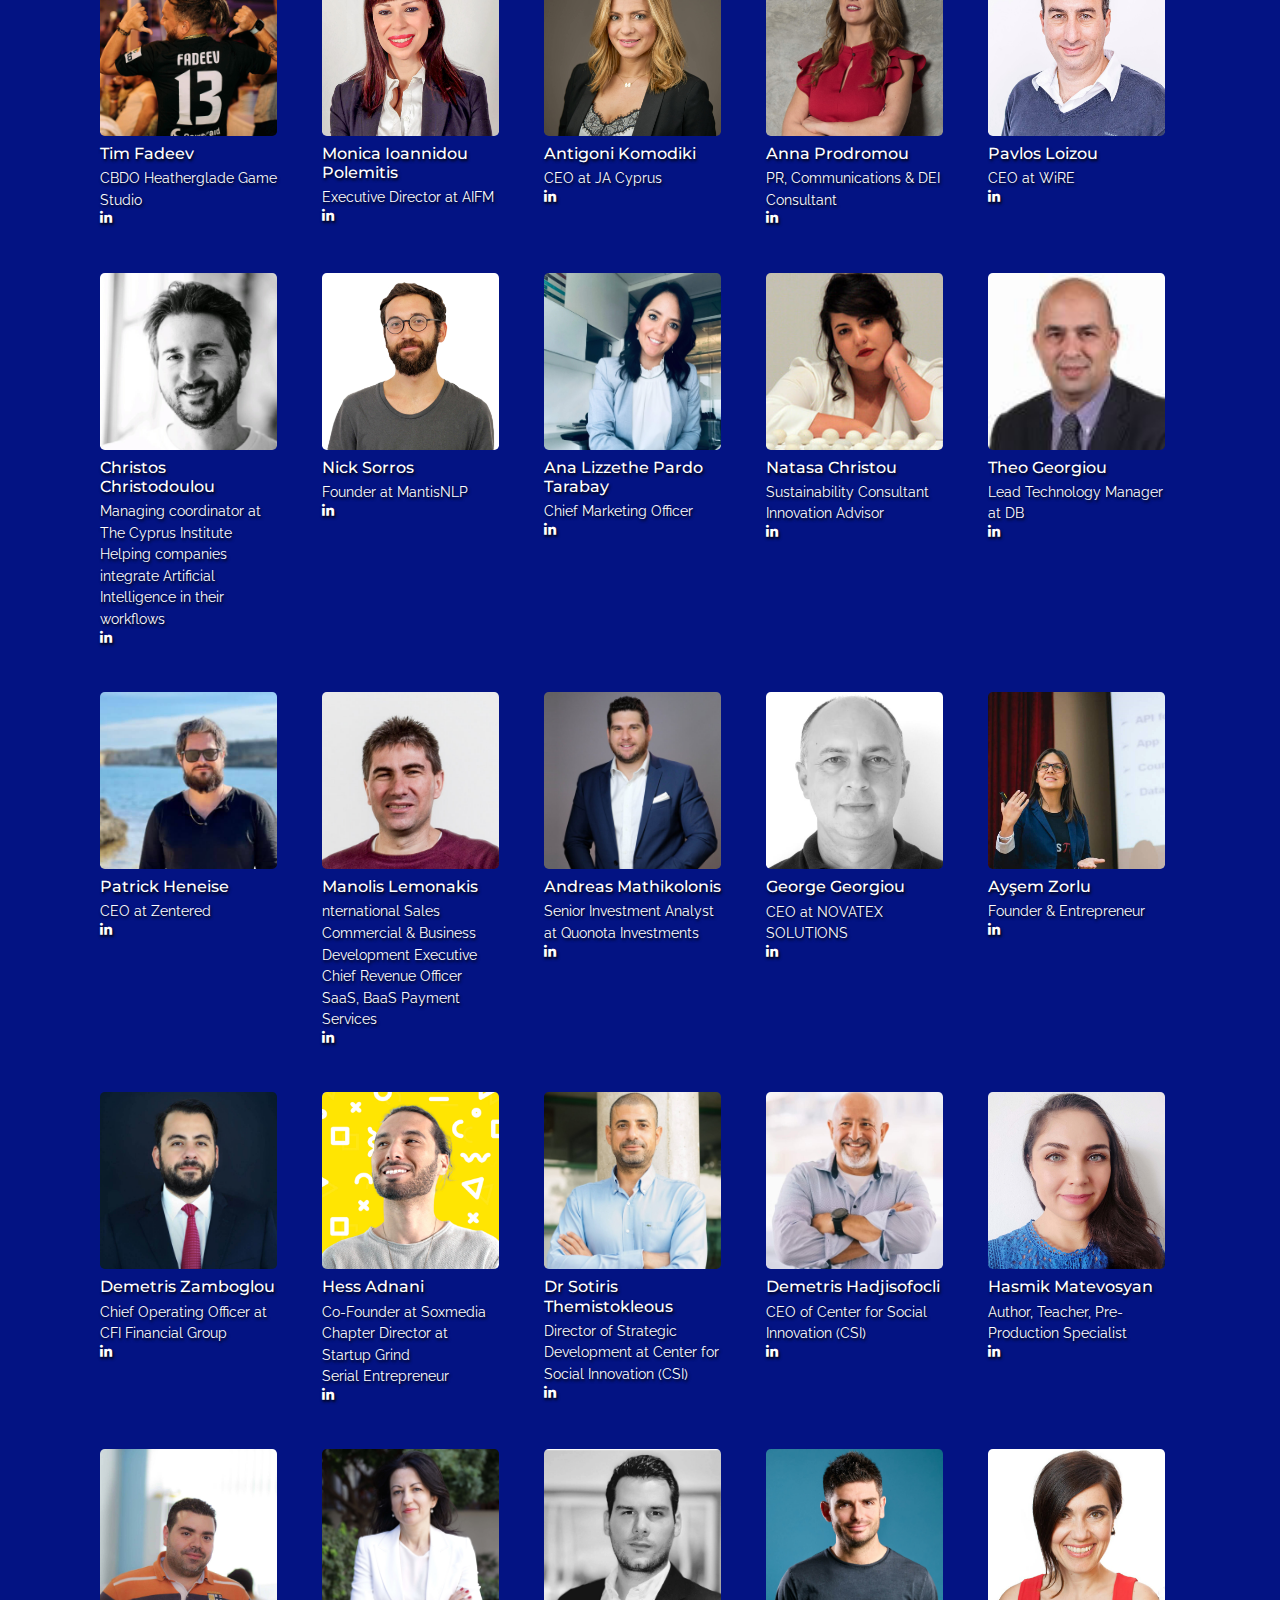
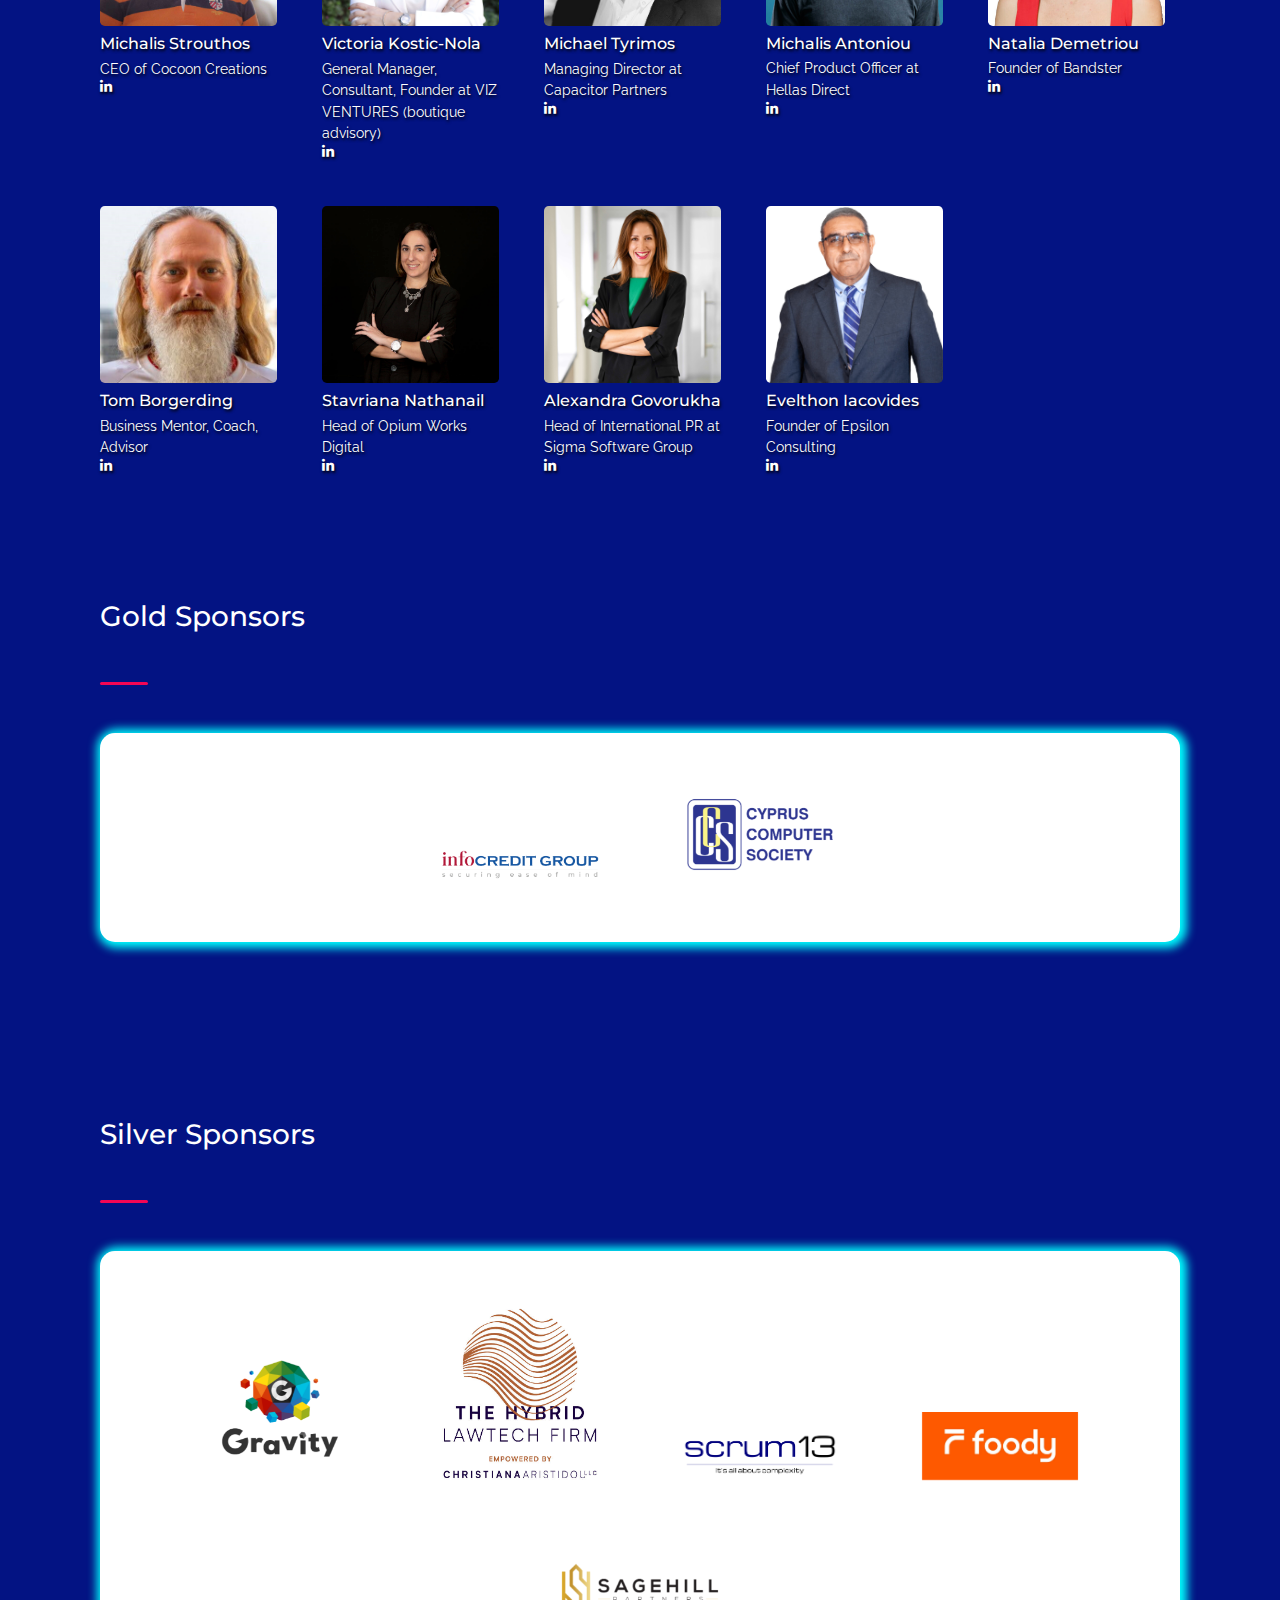
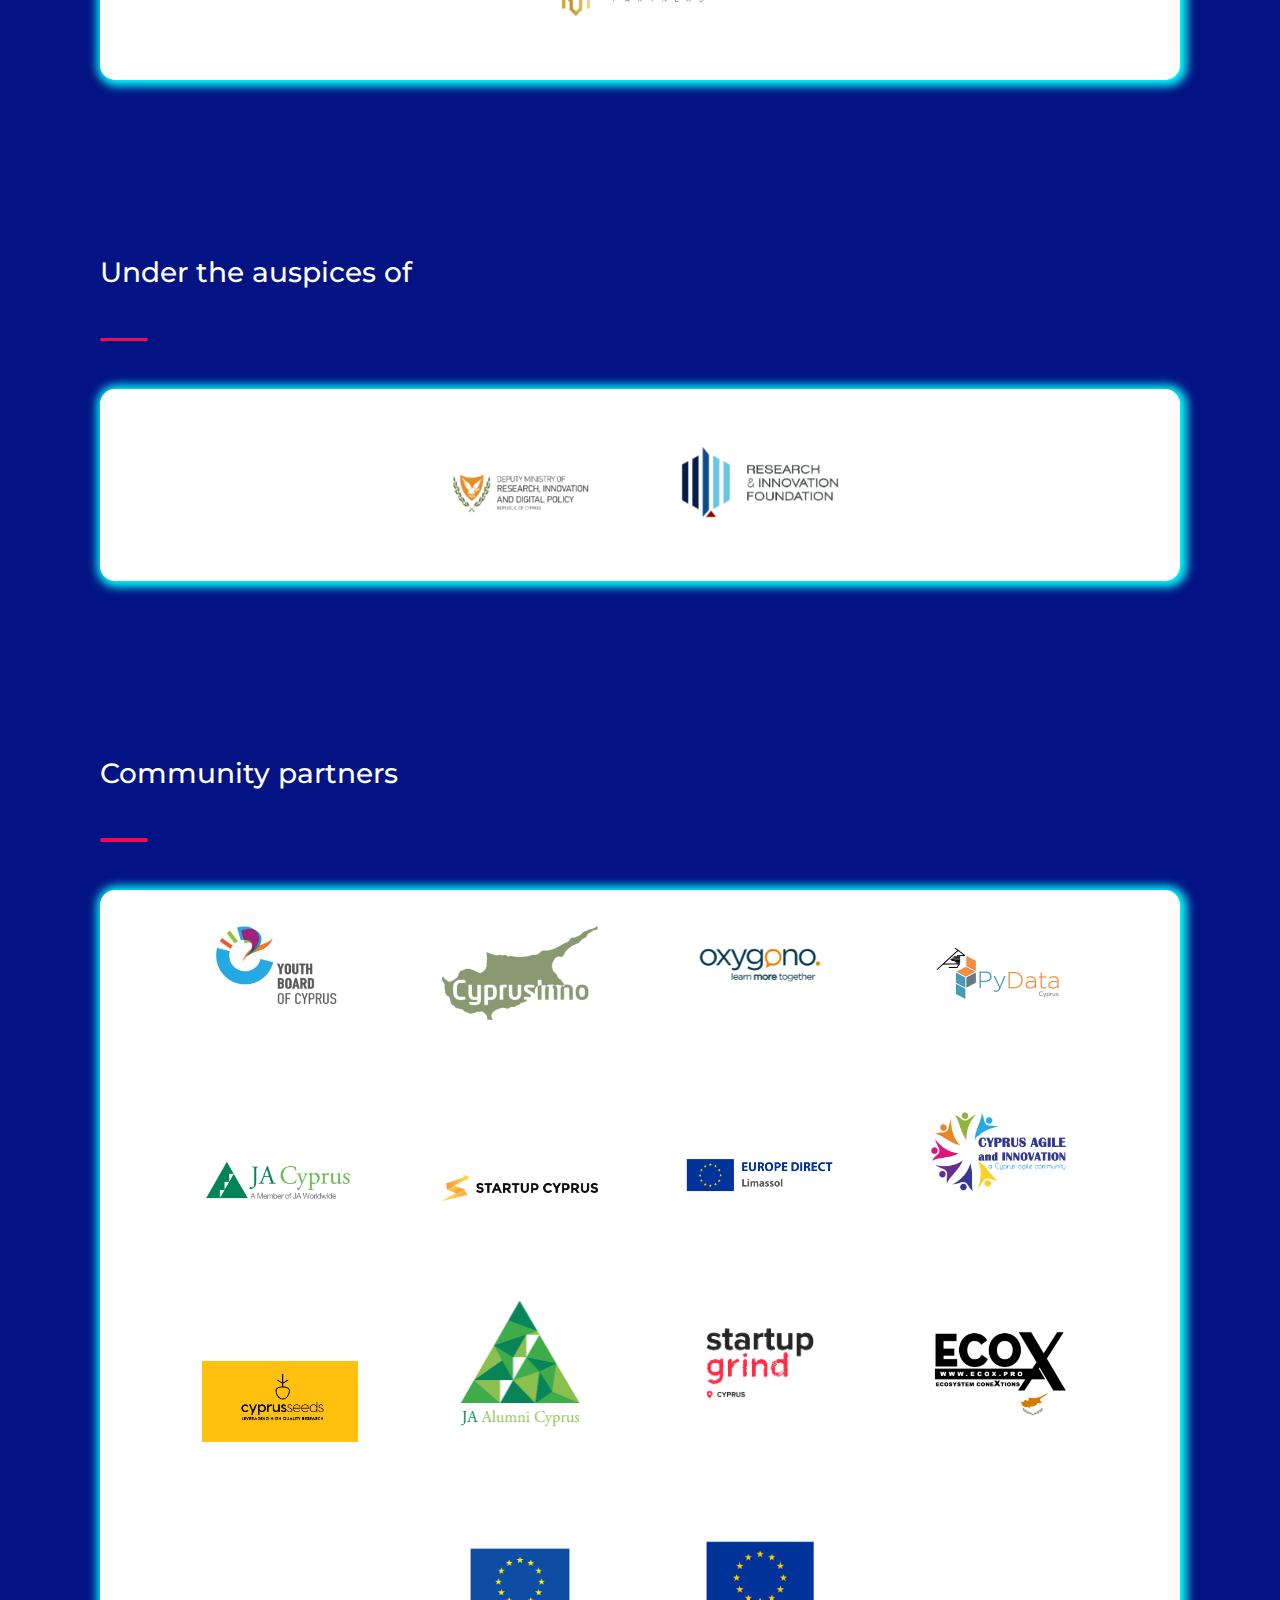
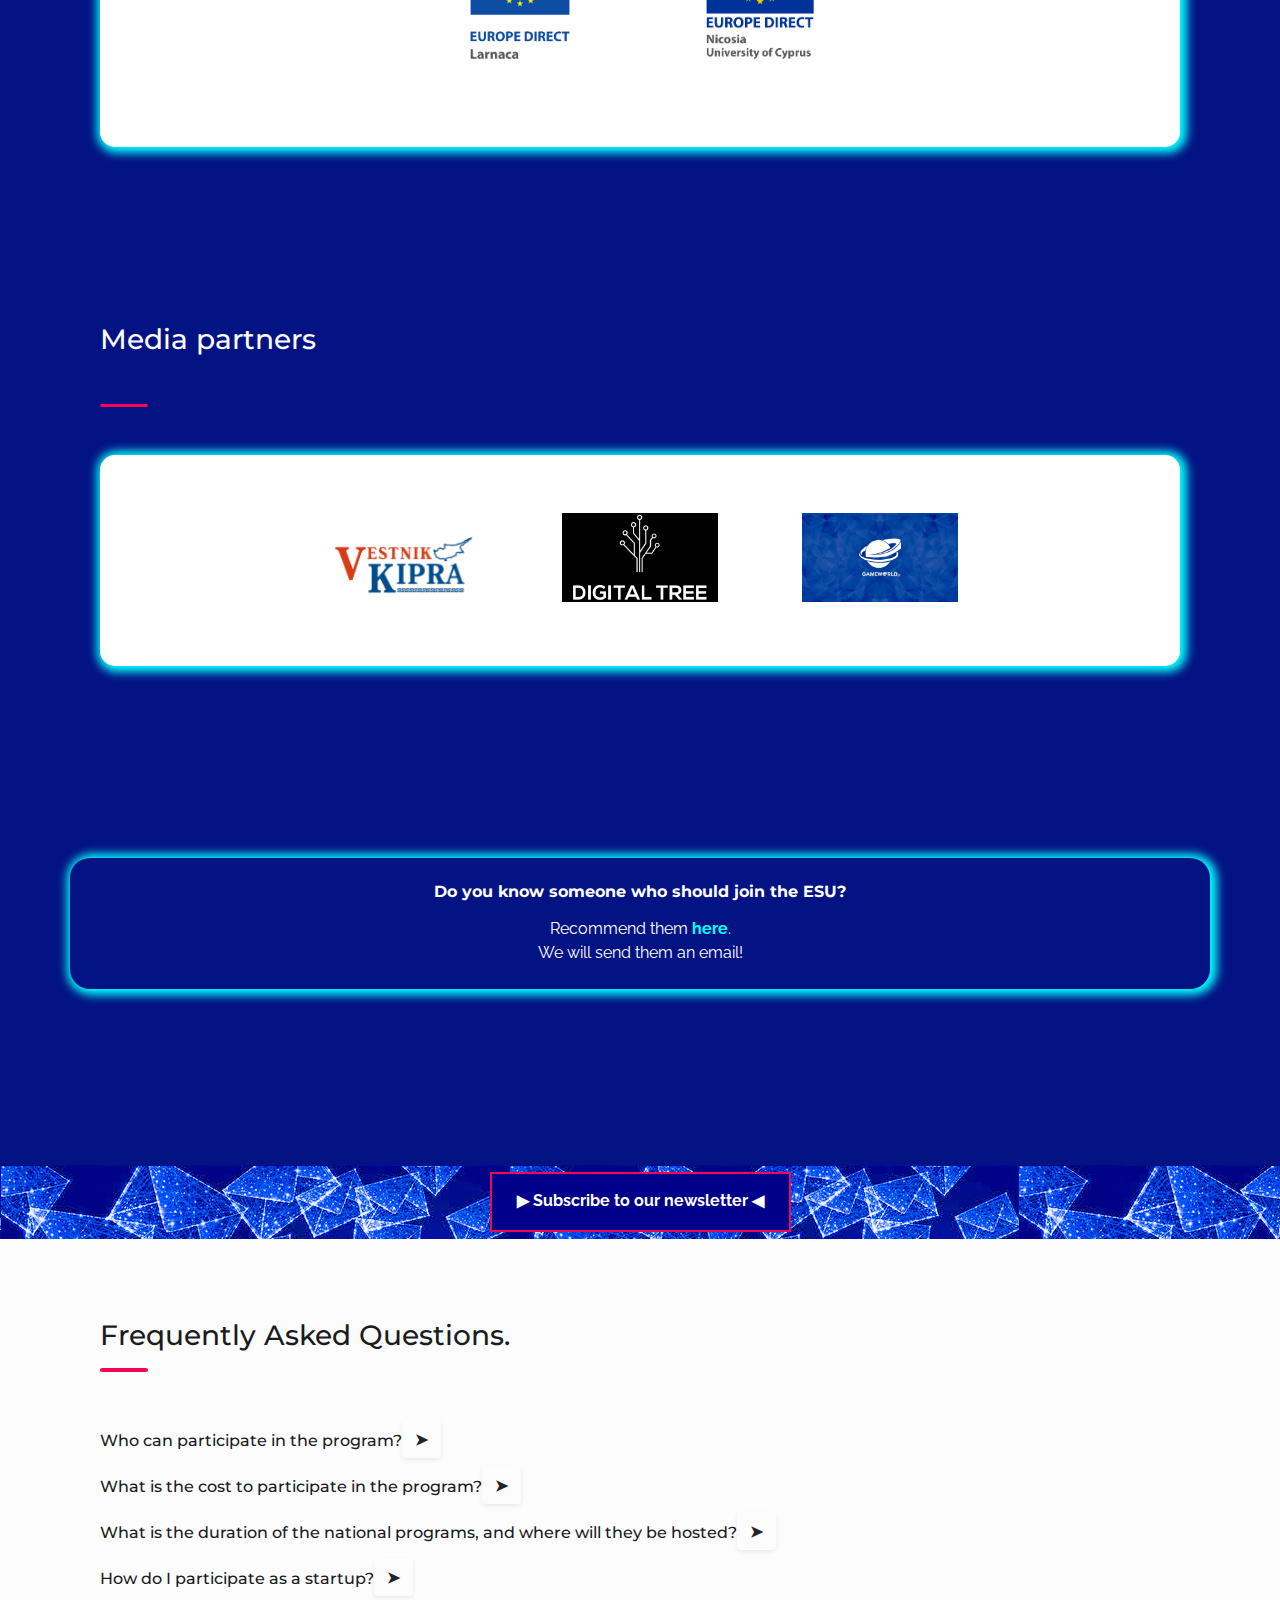
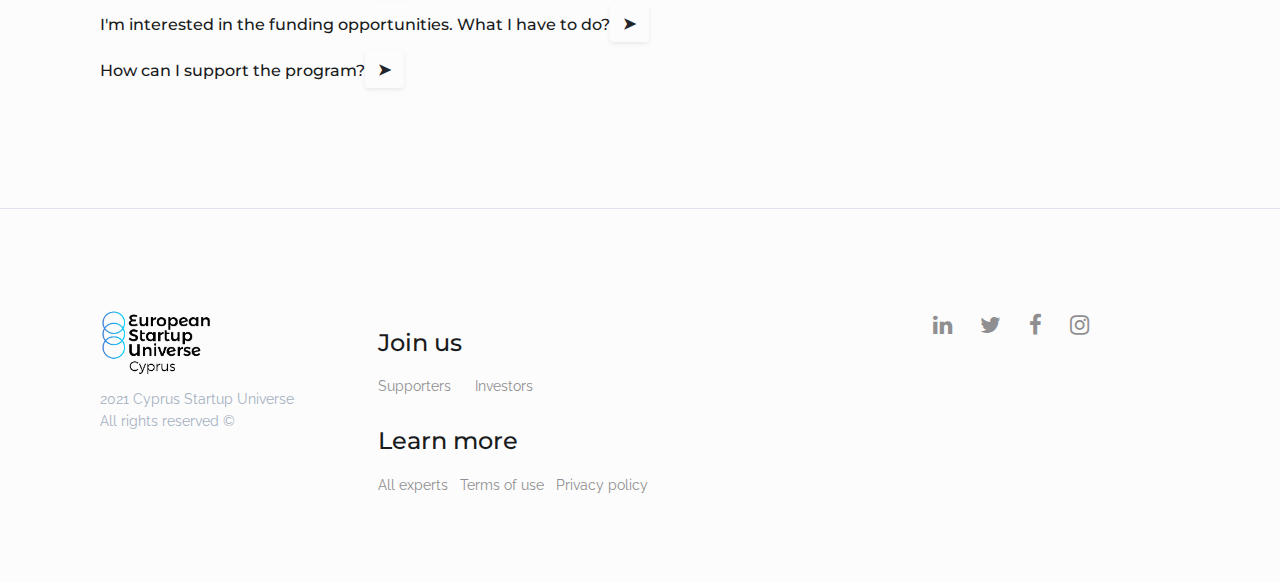
==== commit a17ce4fd: "Add files via upload" ====
--- a/index.html
+++ b/index.html
@@ -777,7 +777,7 @@
     <section id="section-partners">
       <div class="container">
         <div class="col">
-          <h3 style="color:white;">Supporters</h3>
+          <h3 style="color:white;">Silver Sponsors</h3>
           <div class="title-border mt-5 mb-5"></div>
           <div class="grow">
 
@@ -799,6 +799,20 @@
               <div class="card-speaker bcontainer">
                 <a href="https://www.scrum13.com/" target="_blank">
                 <img src="content/img/partners/scrum13.png" class="img-fluid bimage" alt="Scrum13 logo">
+                <div class="bmiddle"><div class="btext">Website</div></div></a>
+              </div>
+            </div>
+            <div class="gcolumn">
+              <div class="card-speaker bcontainer">
+                <a href="https://www.foody.com.cy/" target="_blank">
+                <img src="content/img/partners/Foody.jpg" class="img-fluid bimage" alt="Foody logo">
+                <div class="bmiddle"><div class="btext">Website</div></div></a>
+              </div>
+            </div>
+            <div class="gcolumn">
+              <div class="card-speaker bcontainer">
+                <a href="https://sagehillpartners.co/" target="_blank">
+                <img src="content/img/partners/Sagehill.png" class="img-fluid bimage" alt="Sagehill logo">
                 <div class="bmiddle"><div class="btext">Website</div></div></a>
               </div>
             </div>
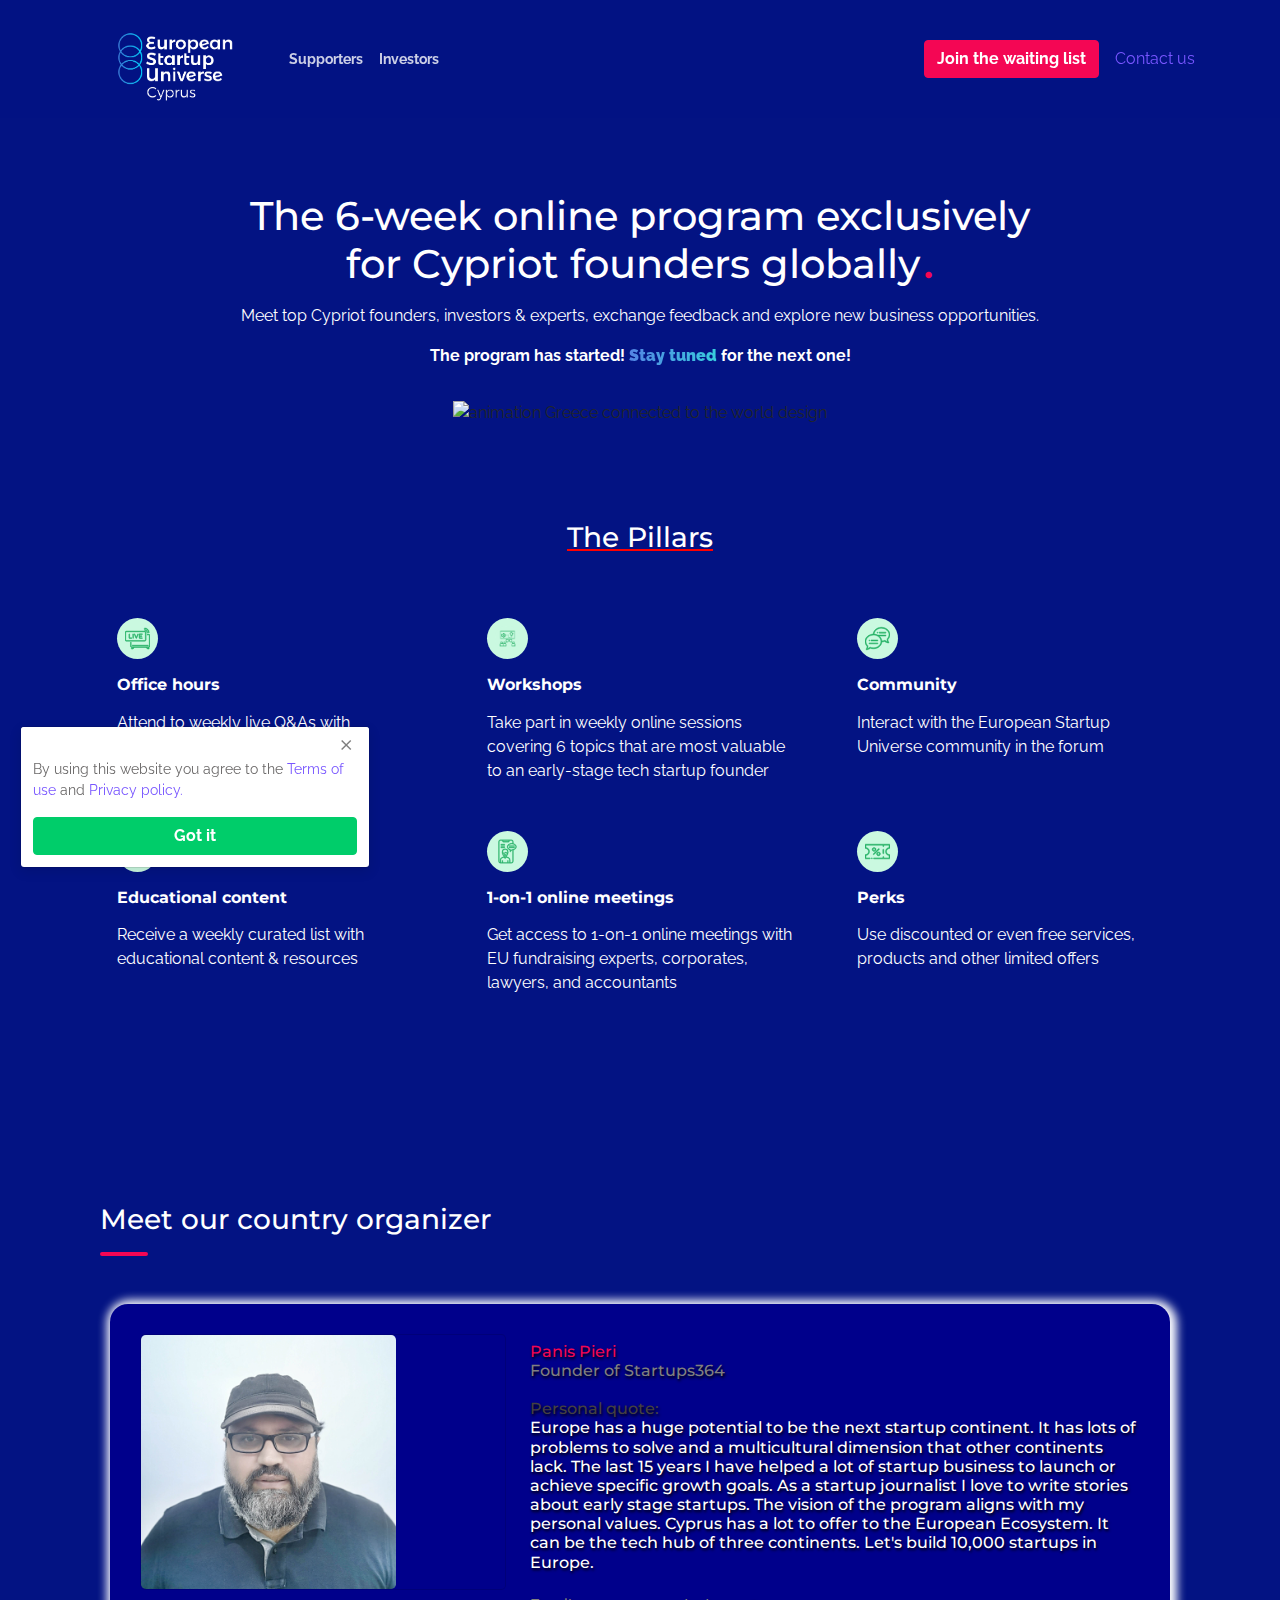
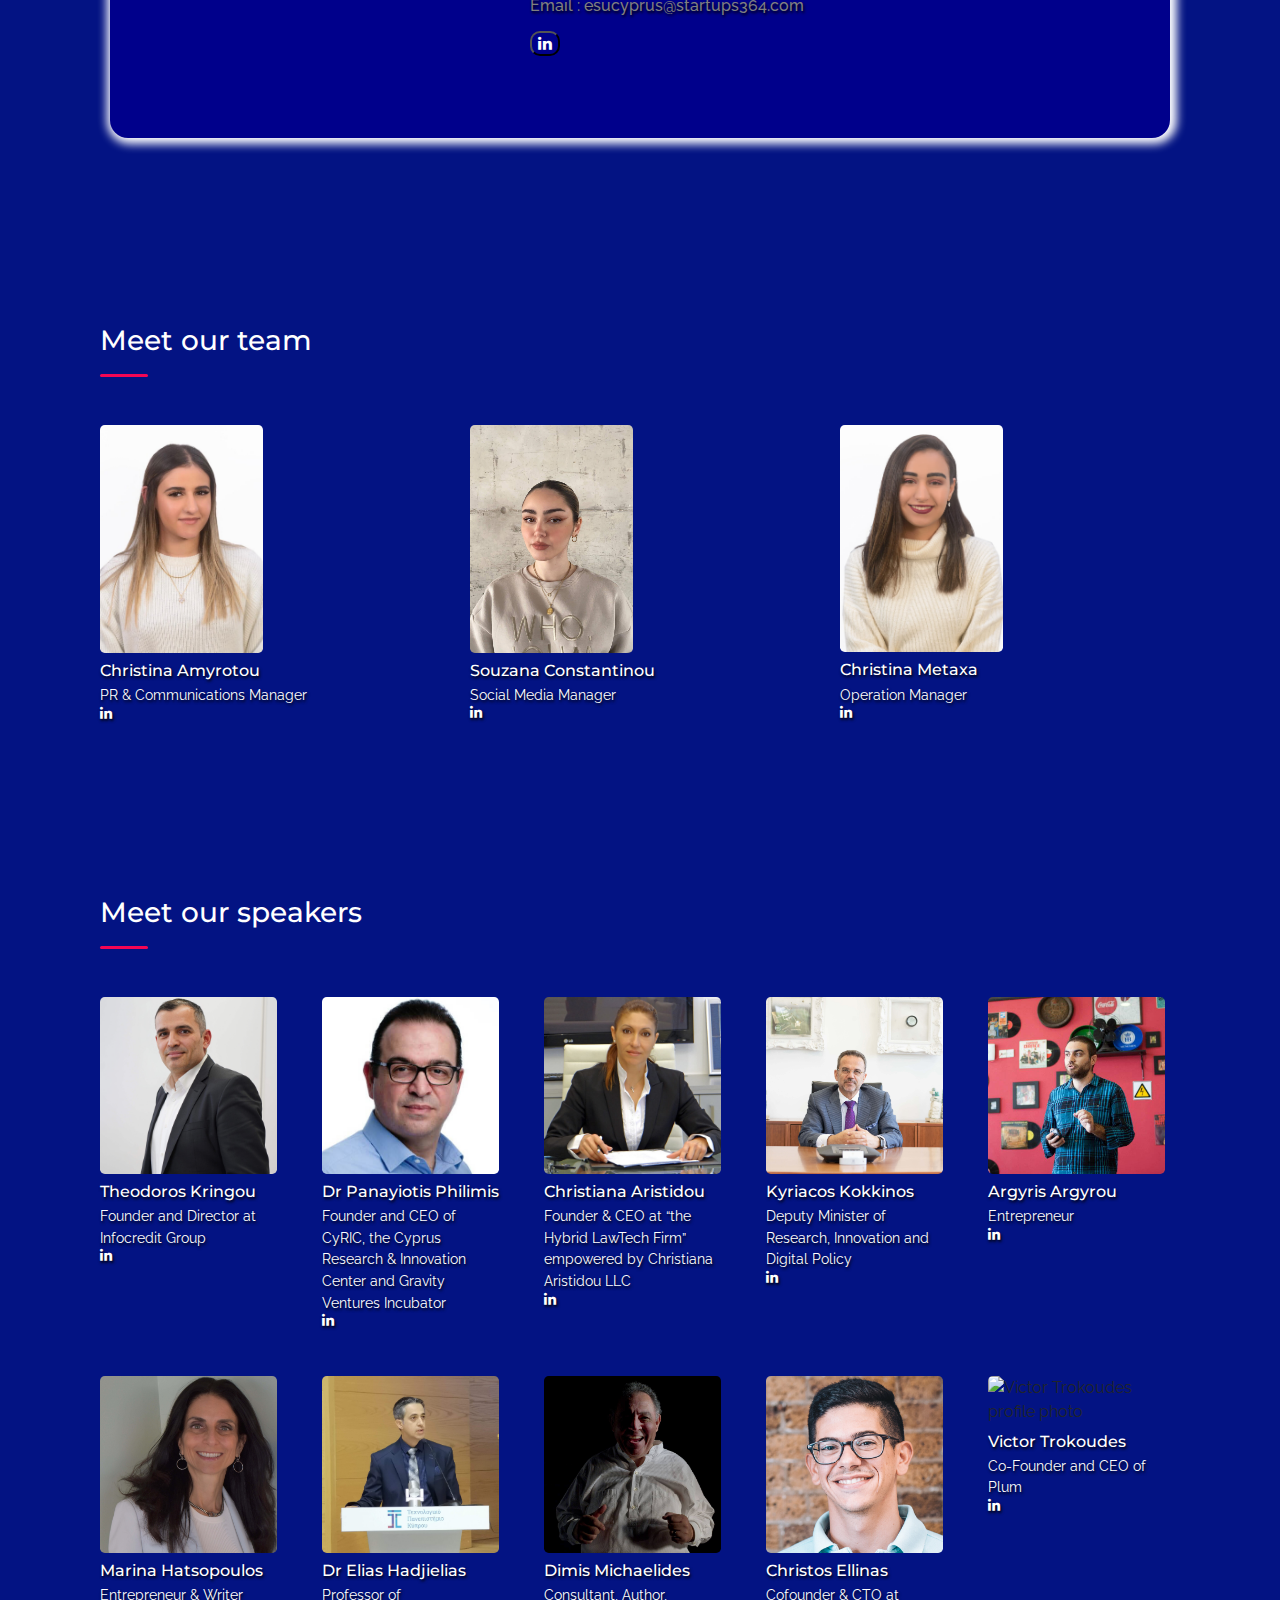
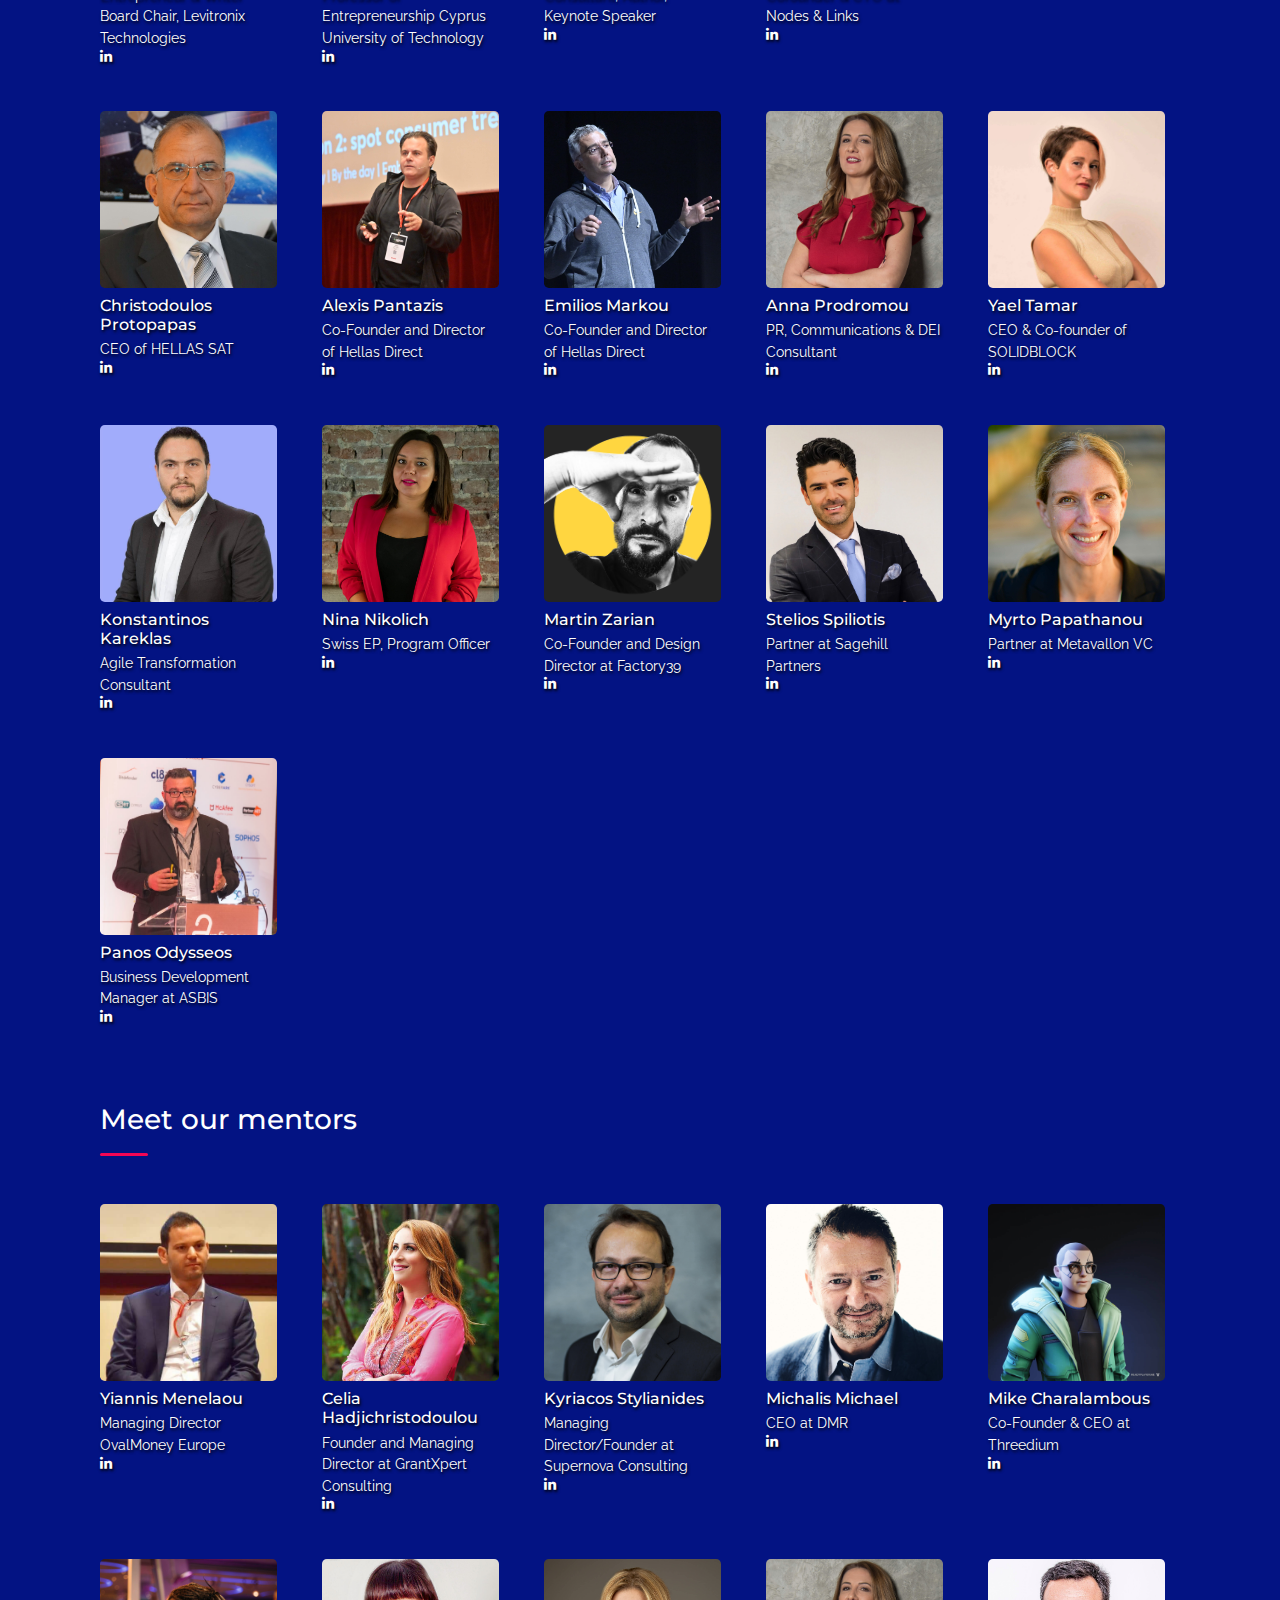
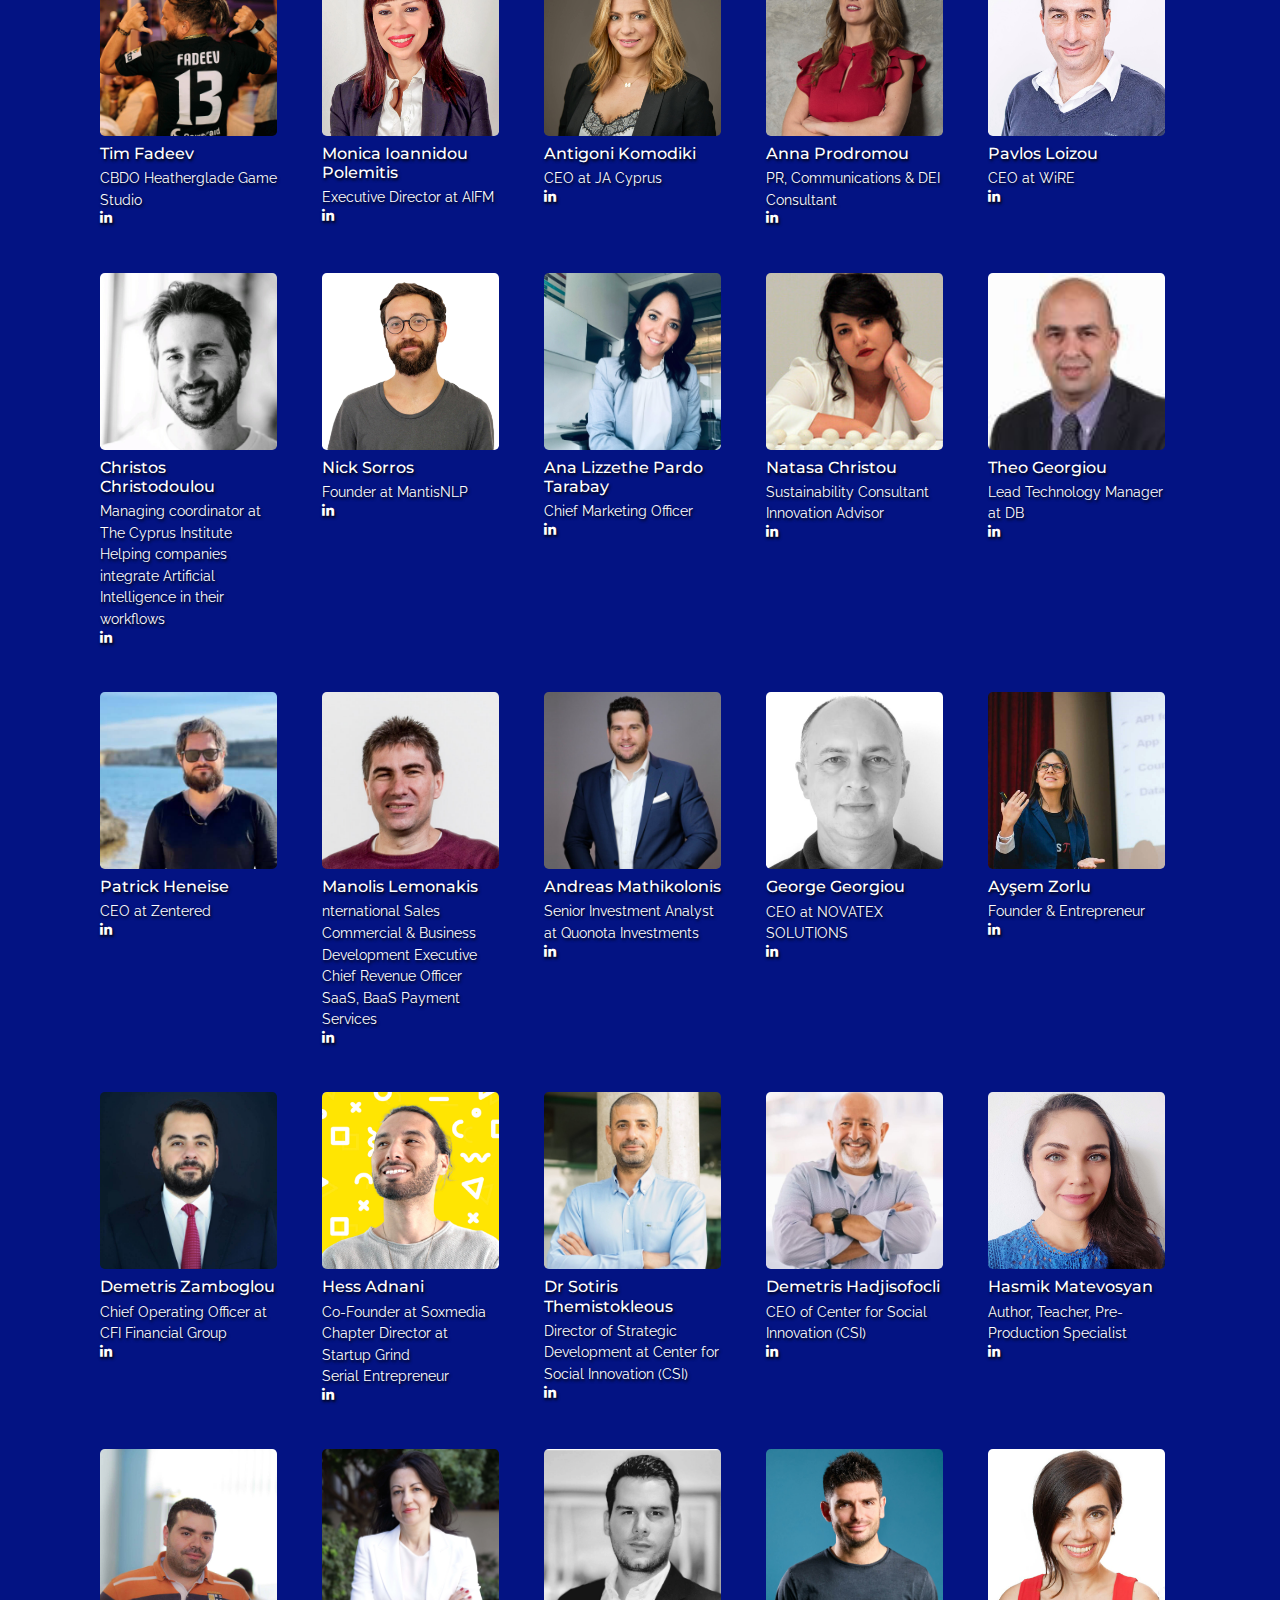
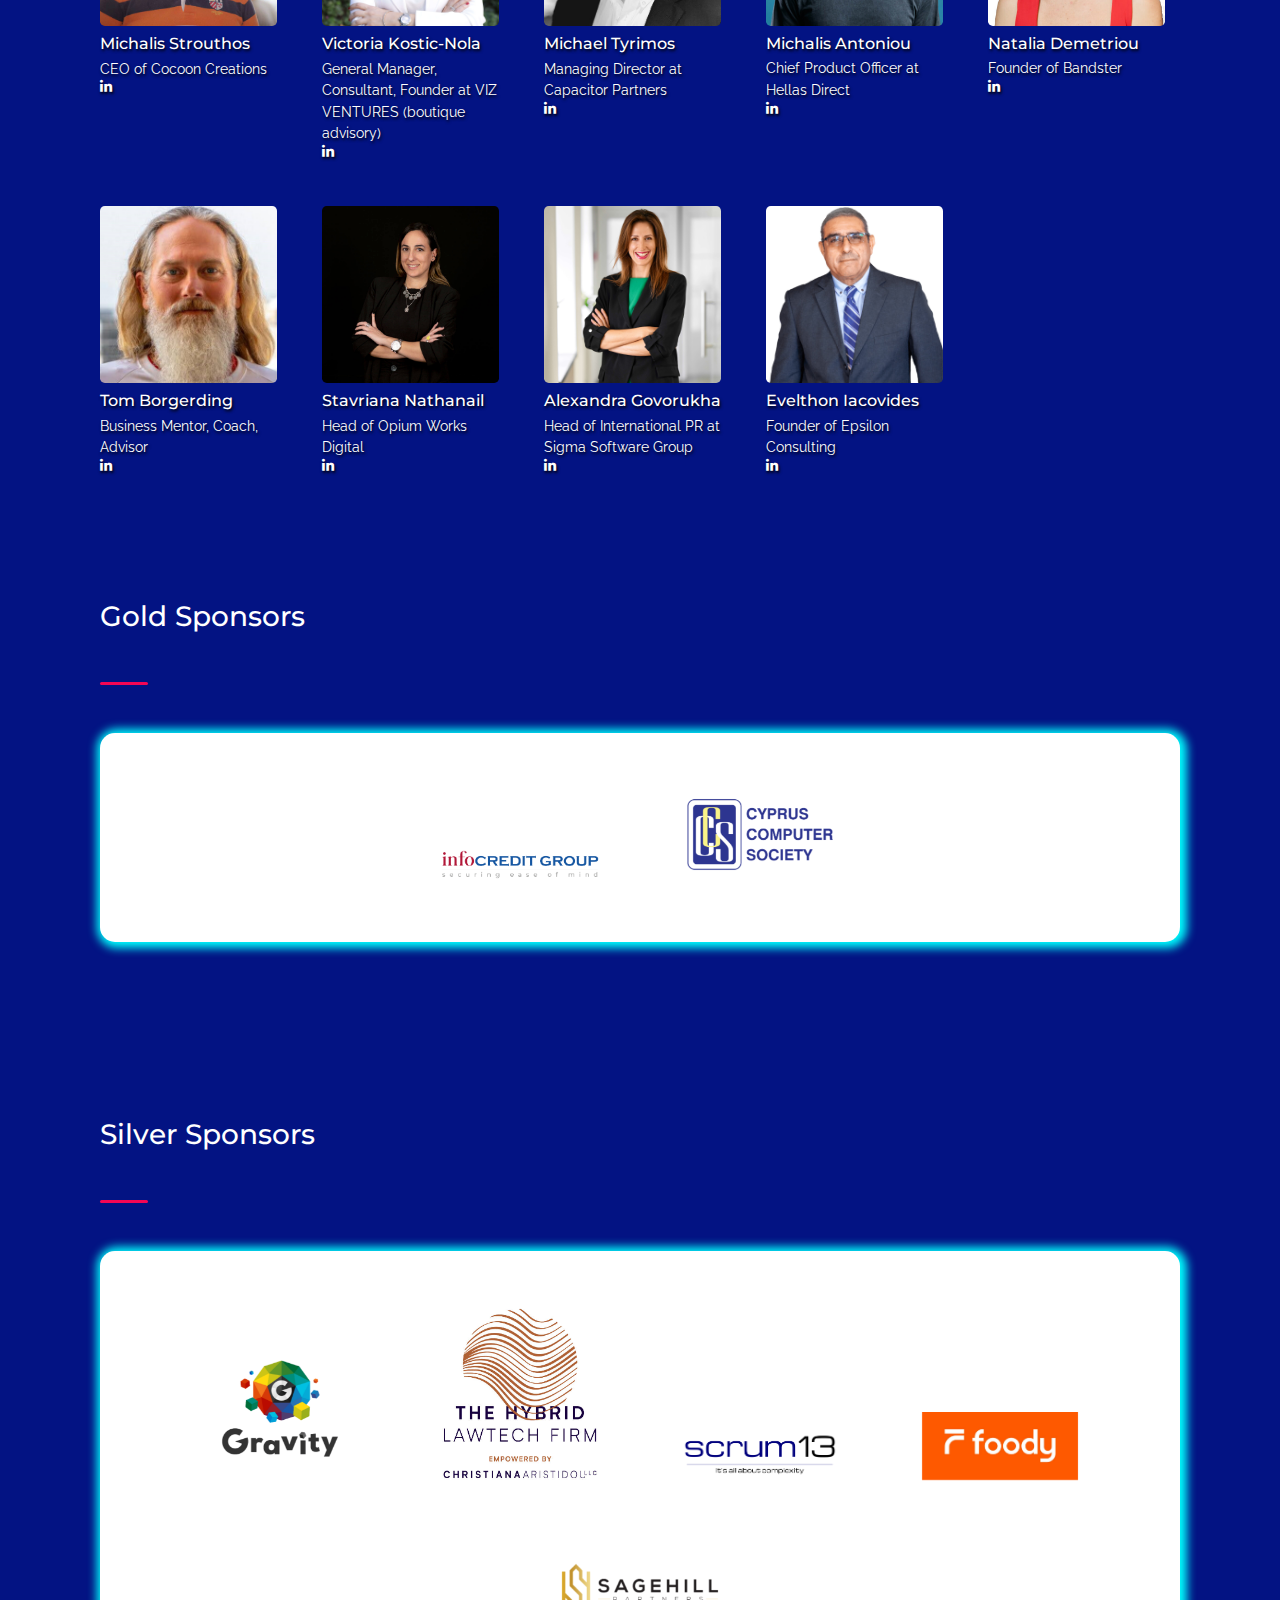
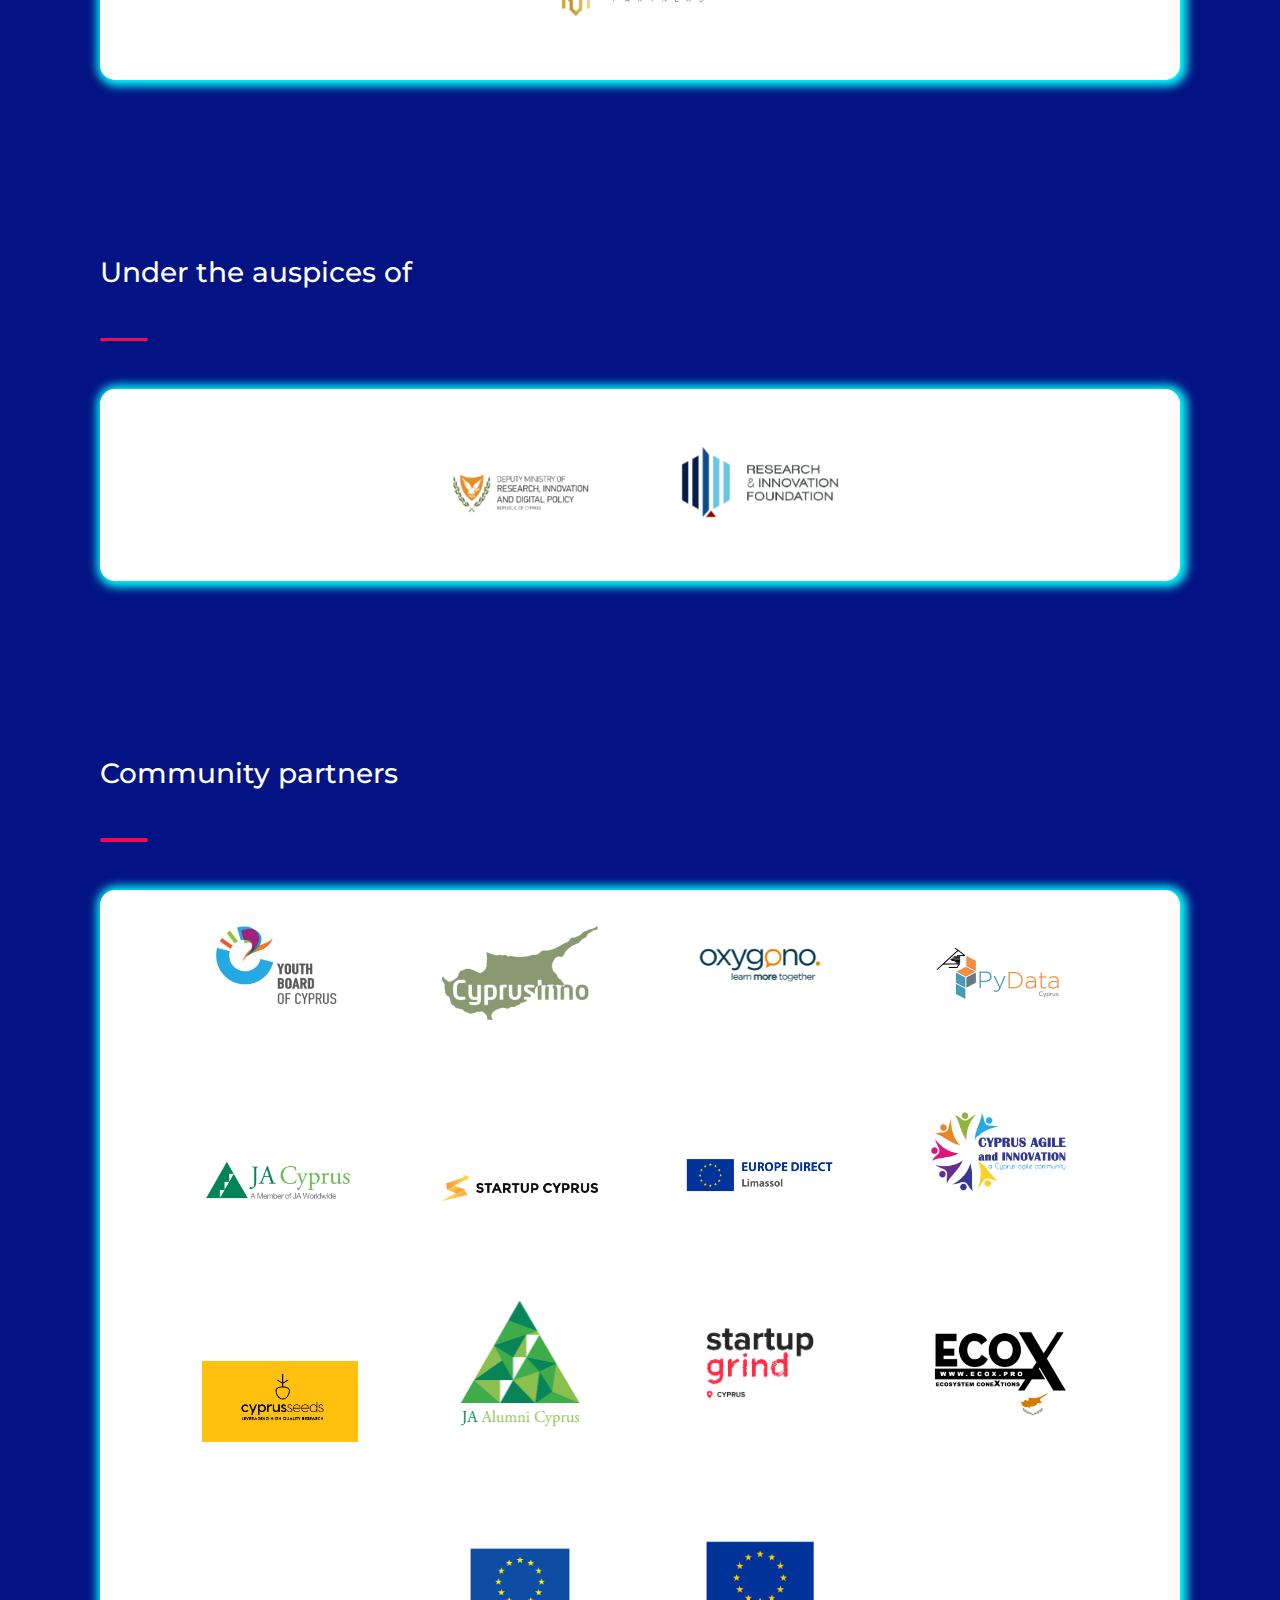
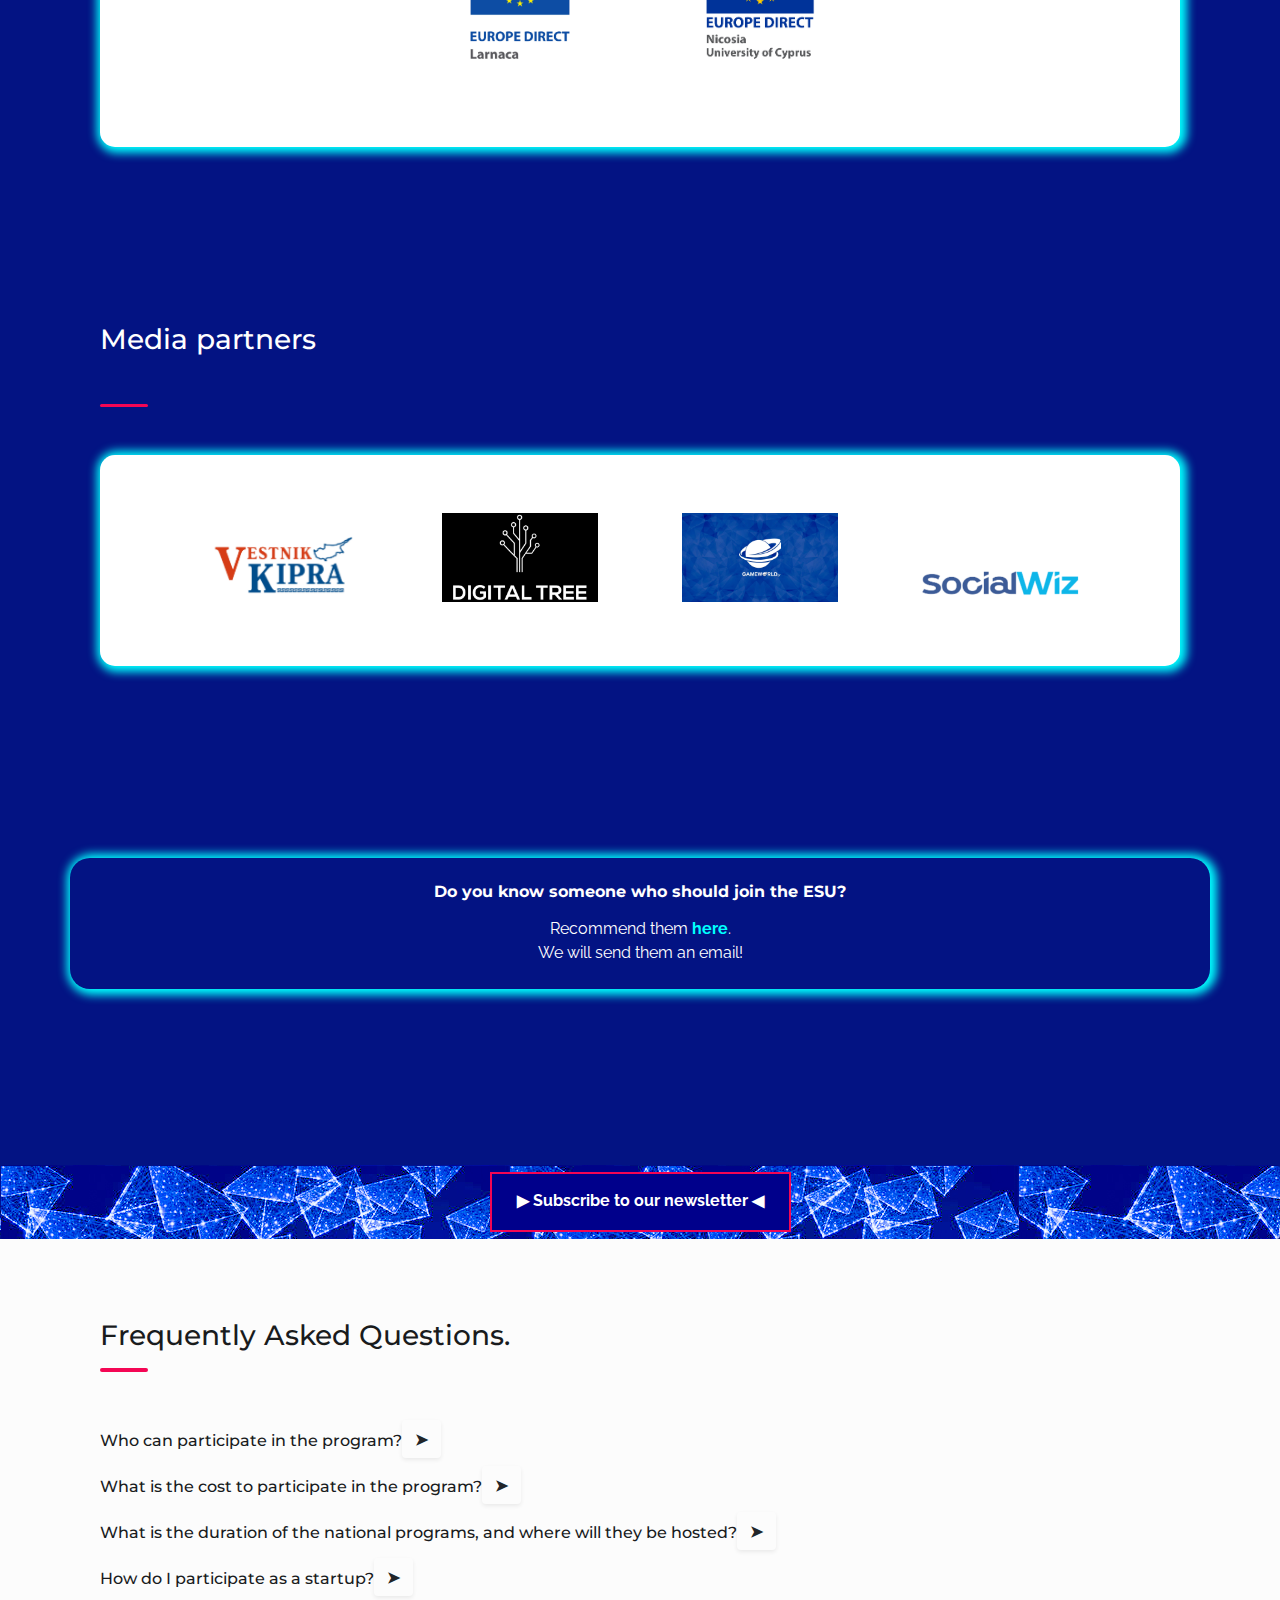
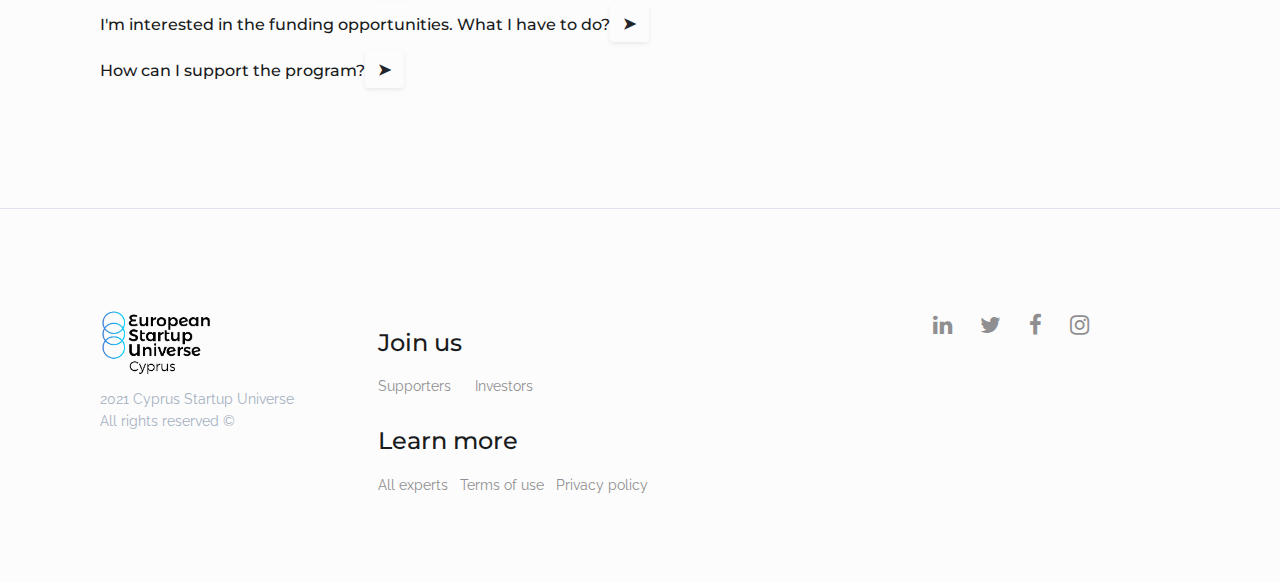
==== commit 00784c5c: "Add files via upload" ====
--- a/index.html
+++ b/index.html
@@ -994,6 +994,13 @@
                 <div class="bmiddle"><div class="btext">Website</div></div></a>
               </div>
             </div>
+            <div class="gcolumn pt-5">
+              <div class="card-speaker bcontainer">
+                <a href="http://www.socialwiz.net/" target="_blank">
+                <img src="content/img/partners/media/SOCIAL WIZ.png" class="img-fluid bimage" alt="SOCIAL WIZ logo">
+                <div class="bmiddle"><div class="btext">Website</div></div></a>
+              </div>
+            </div>
 
           </div>
         </div>
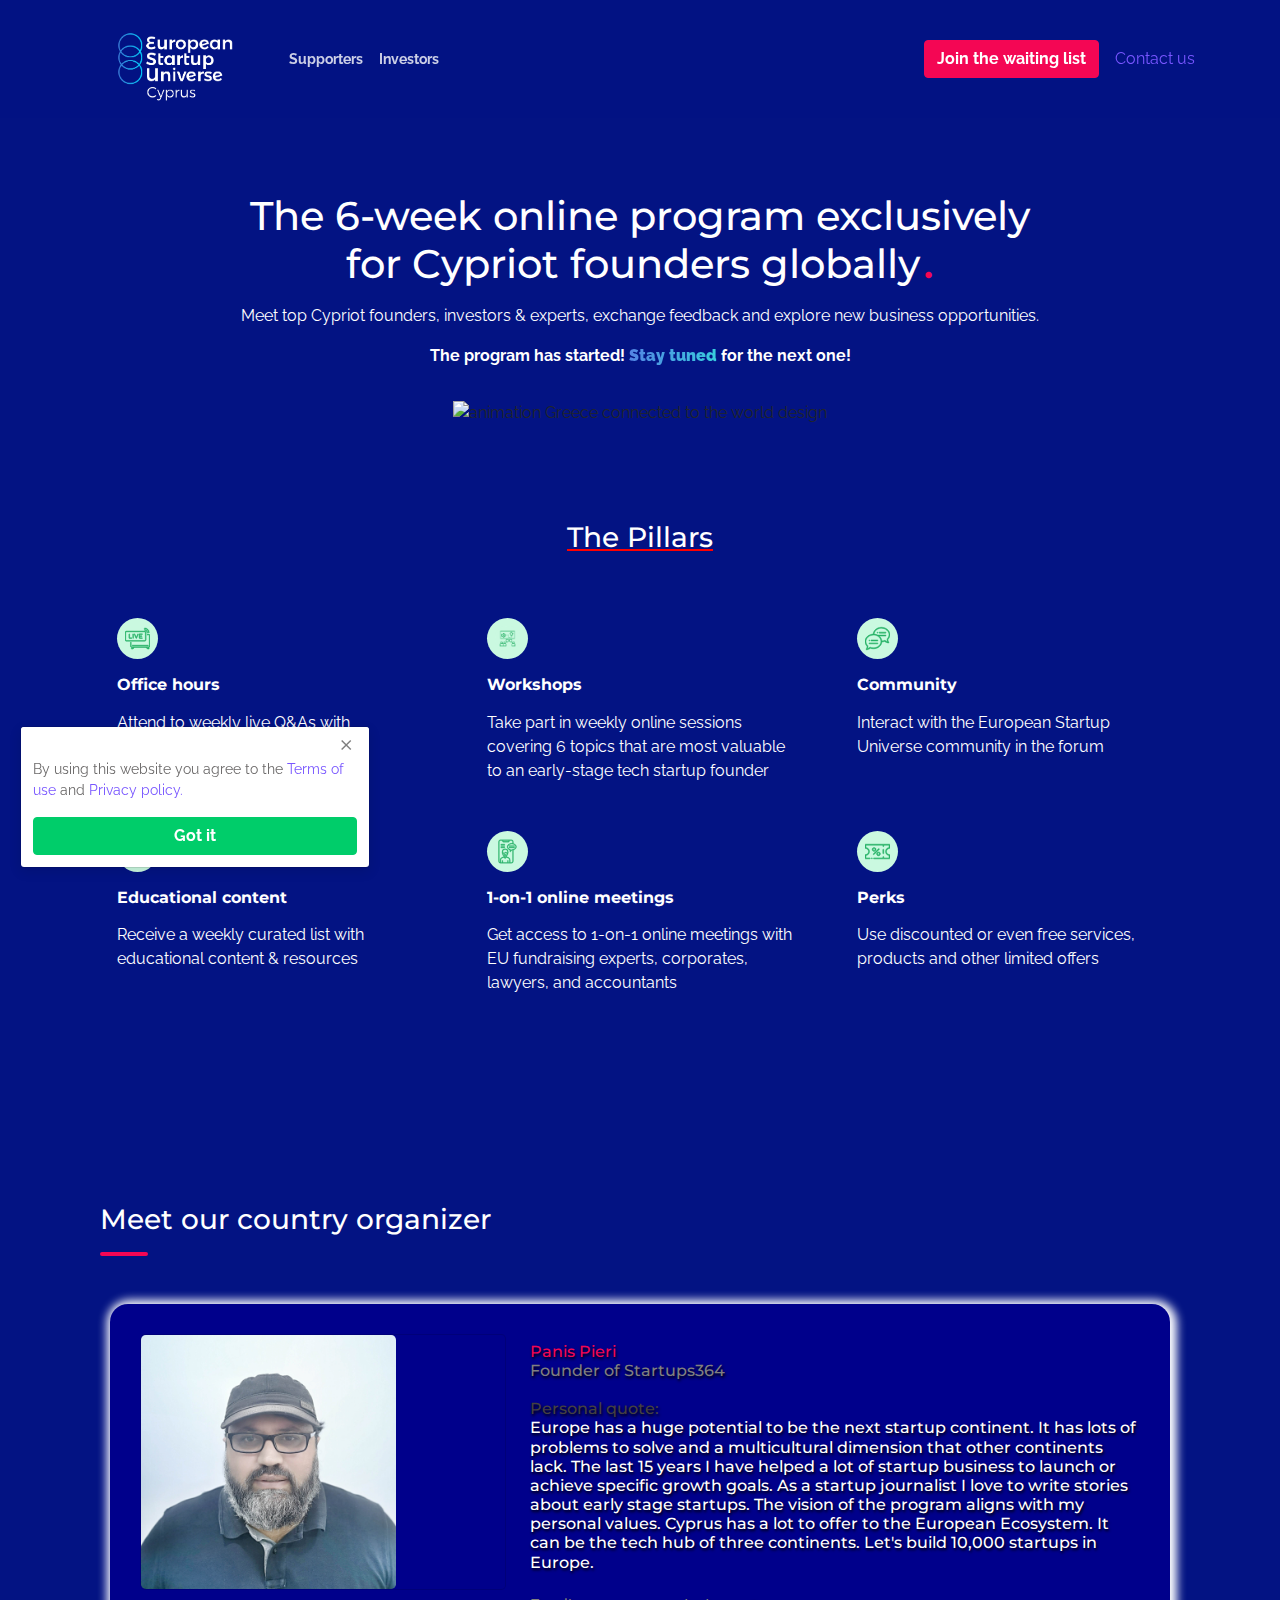
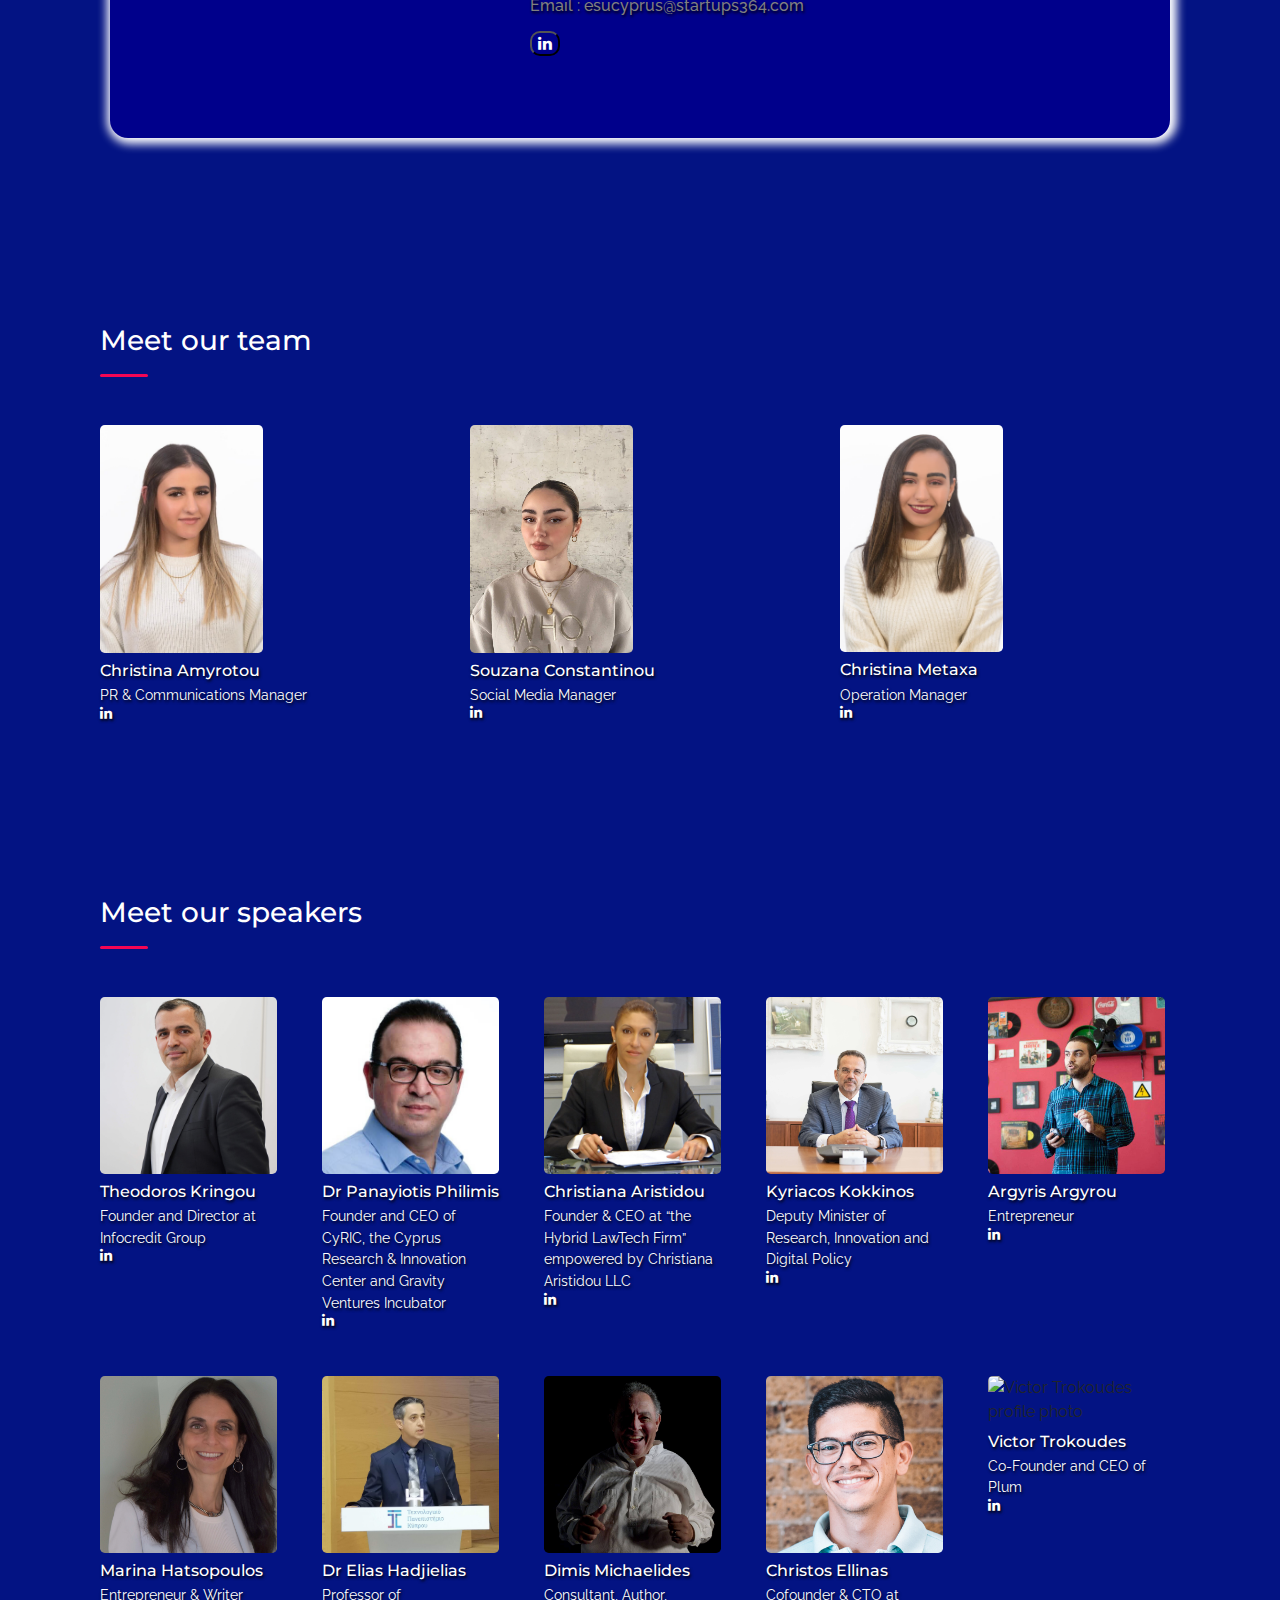
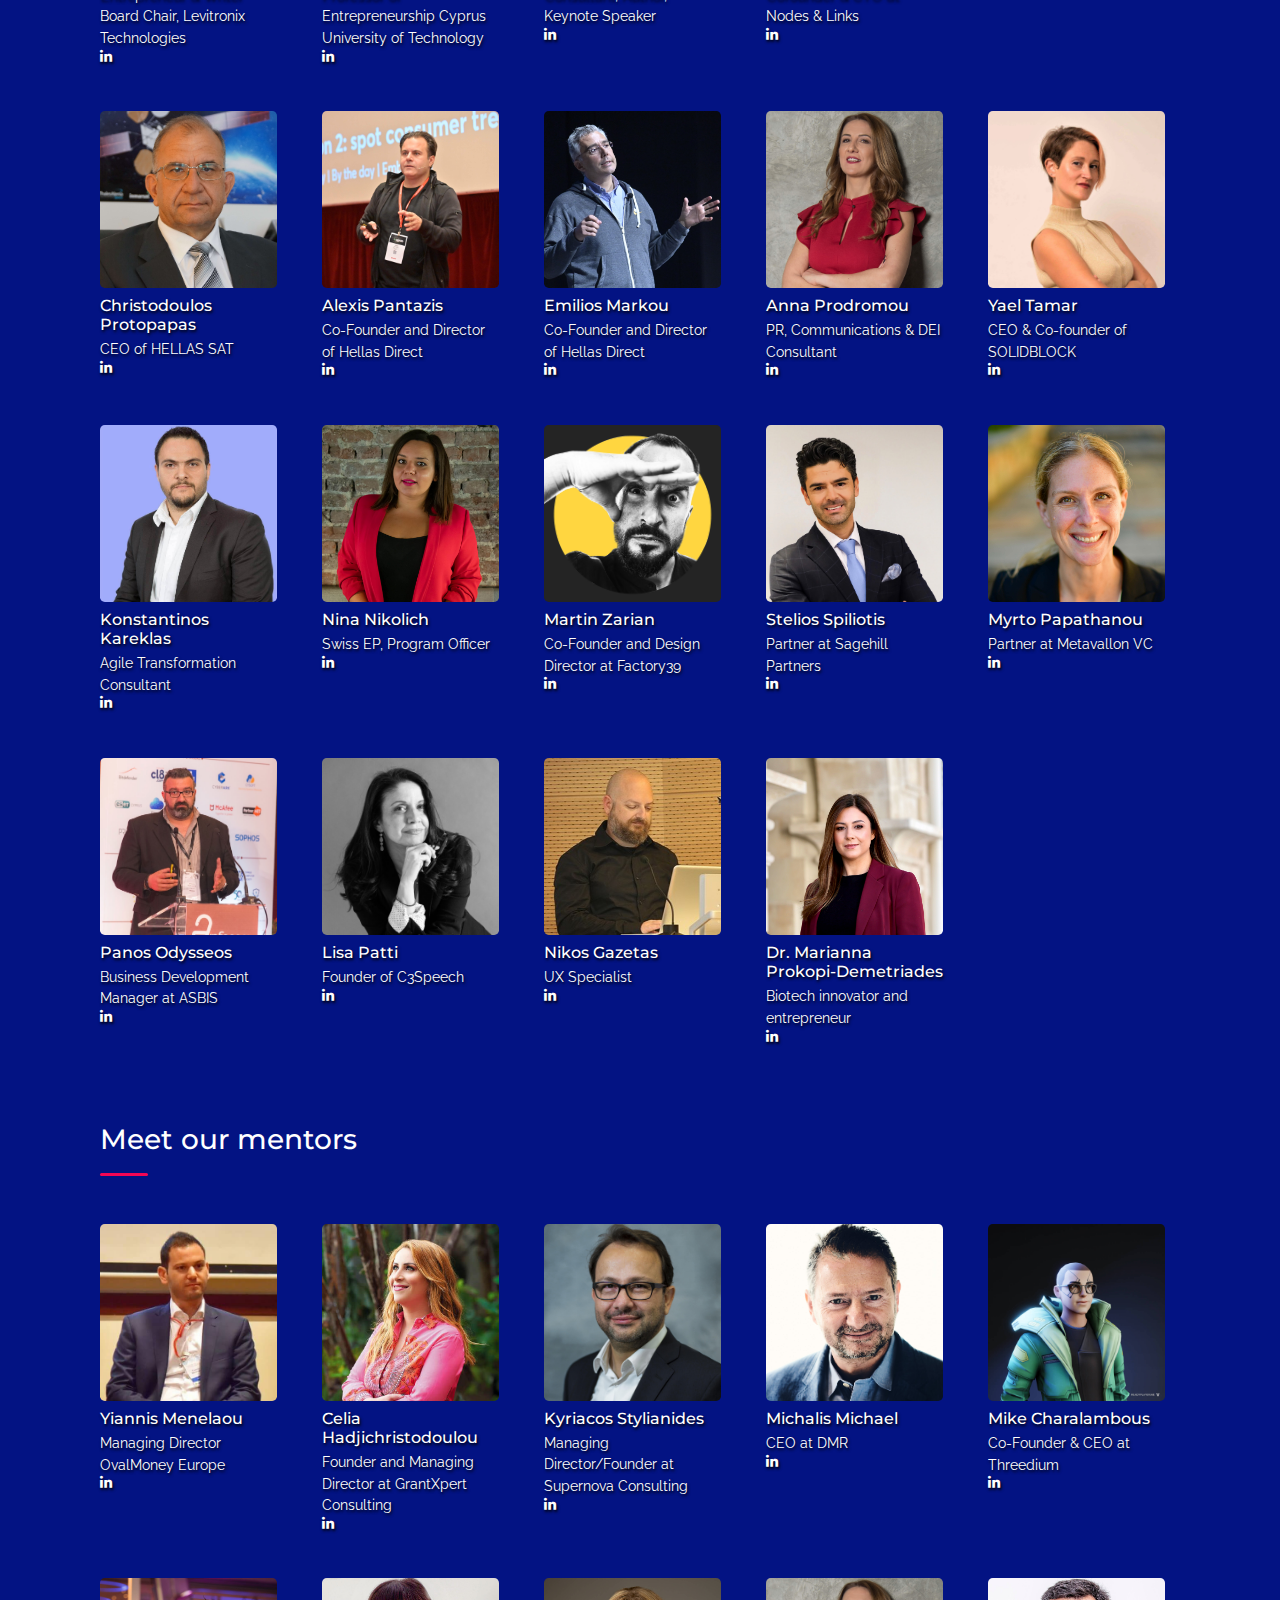
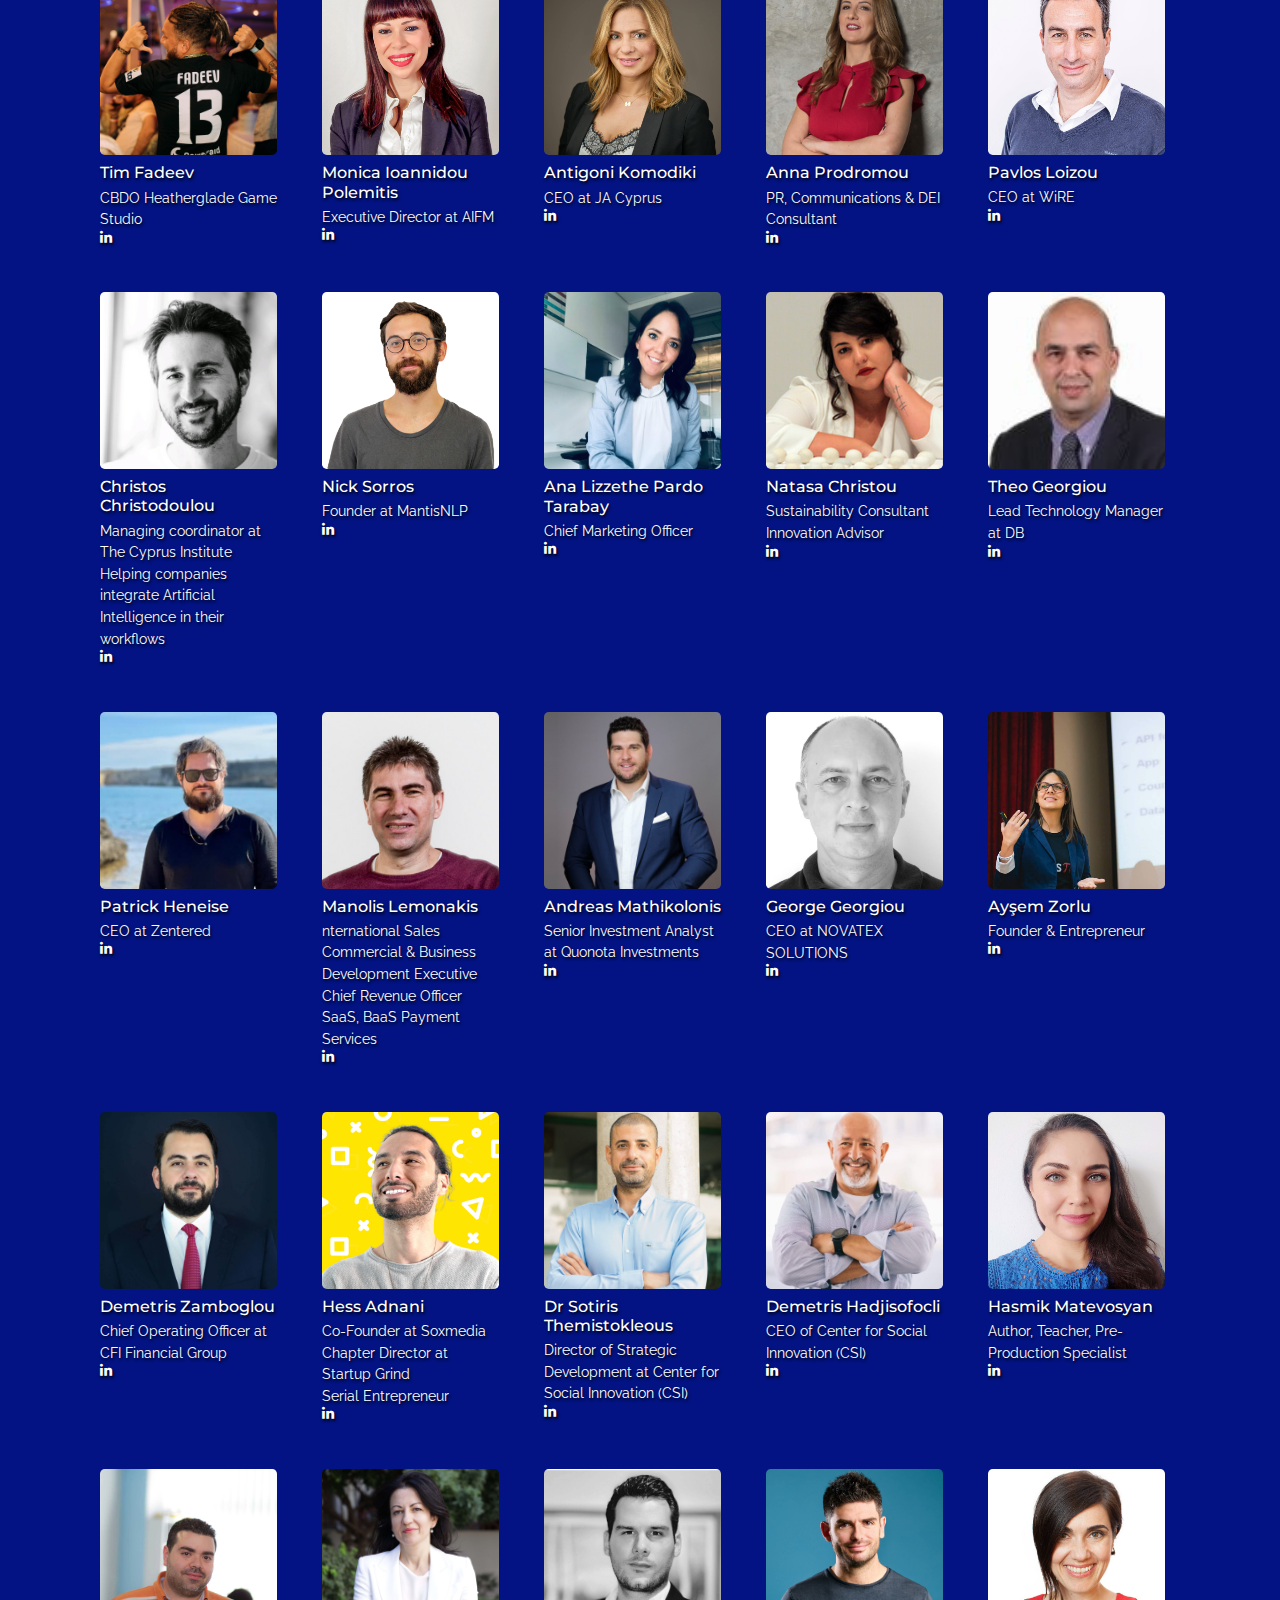
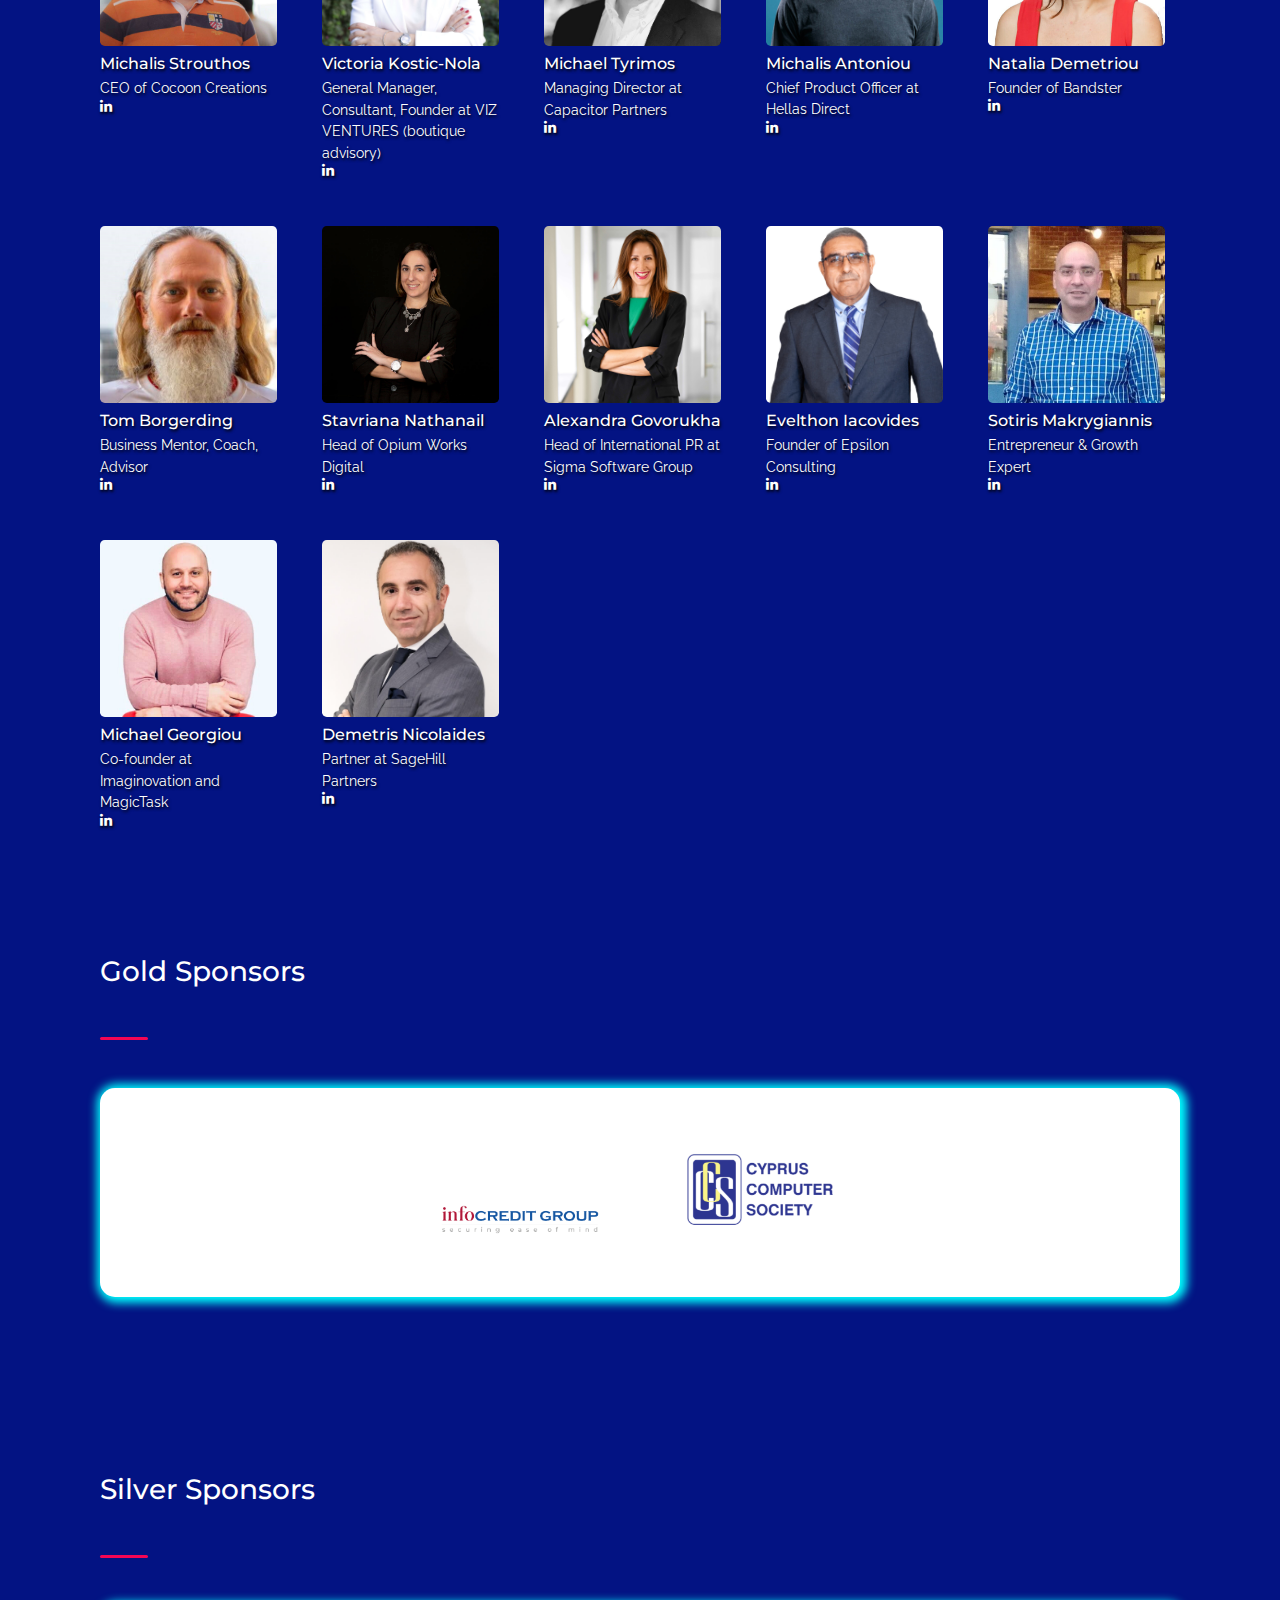
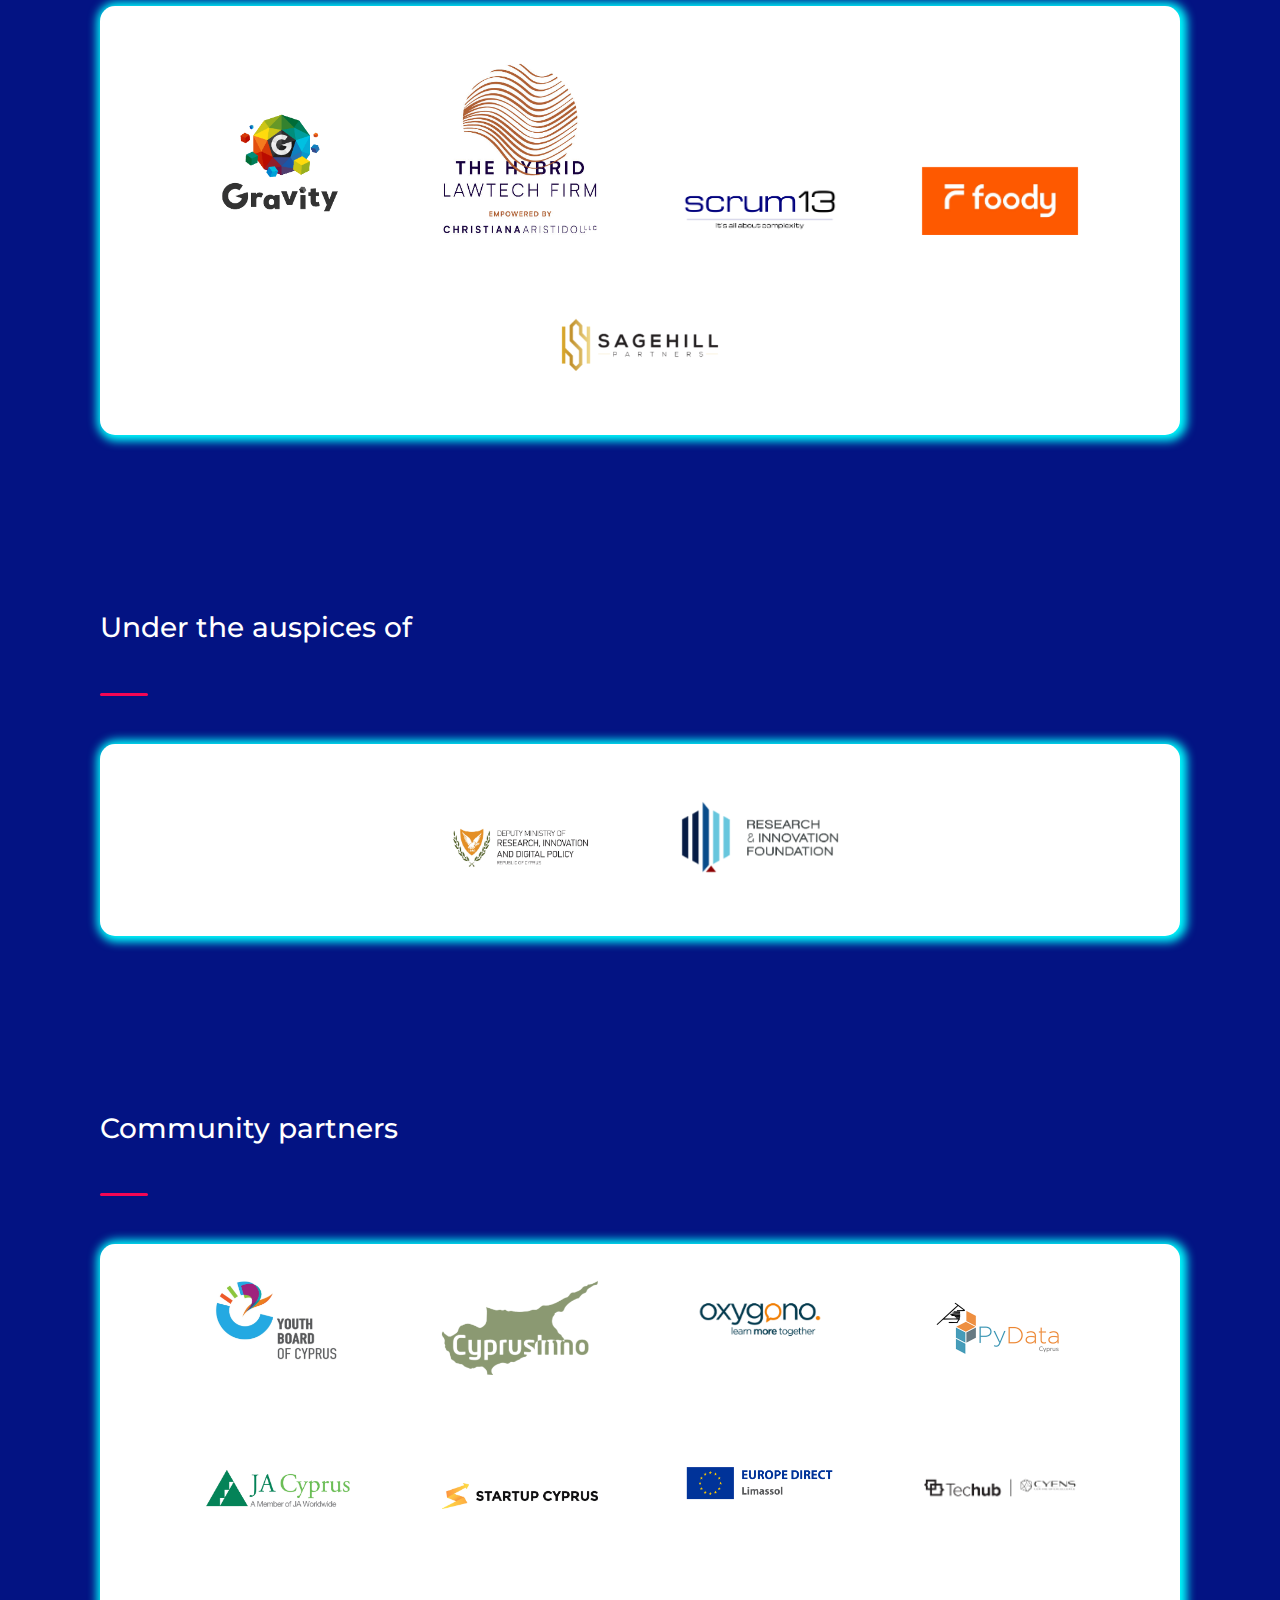
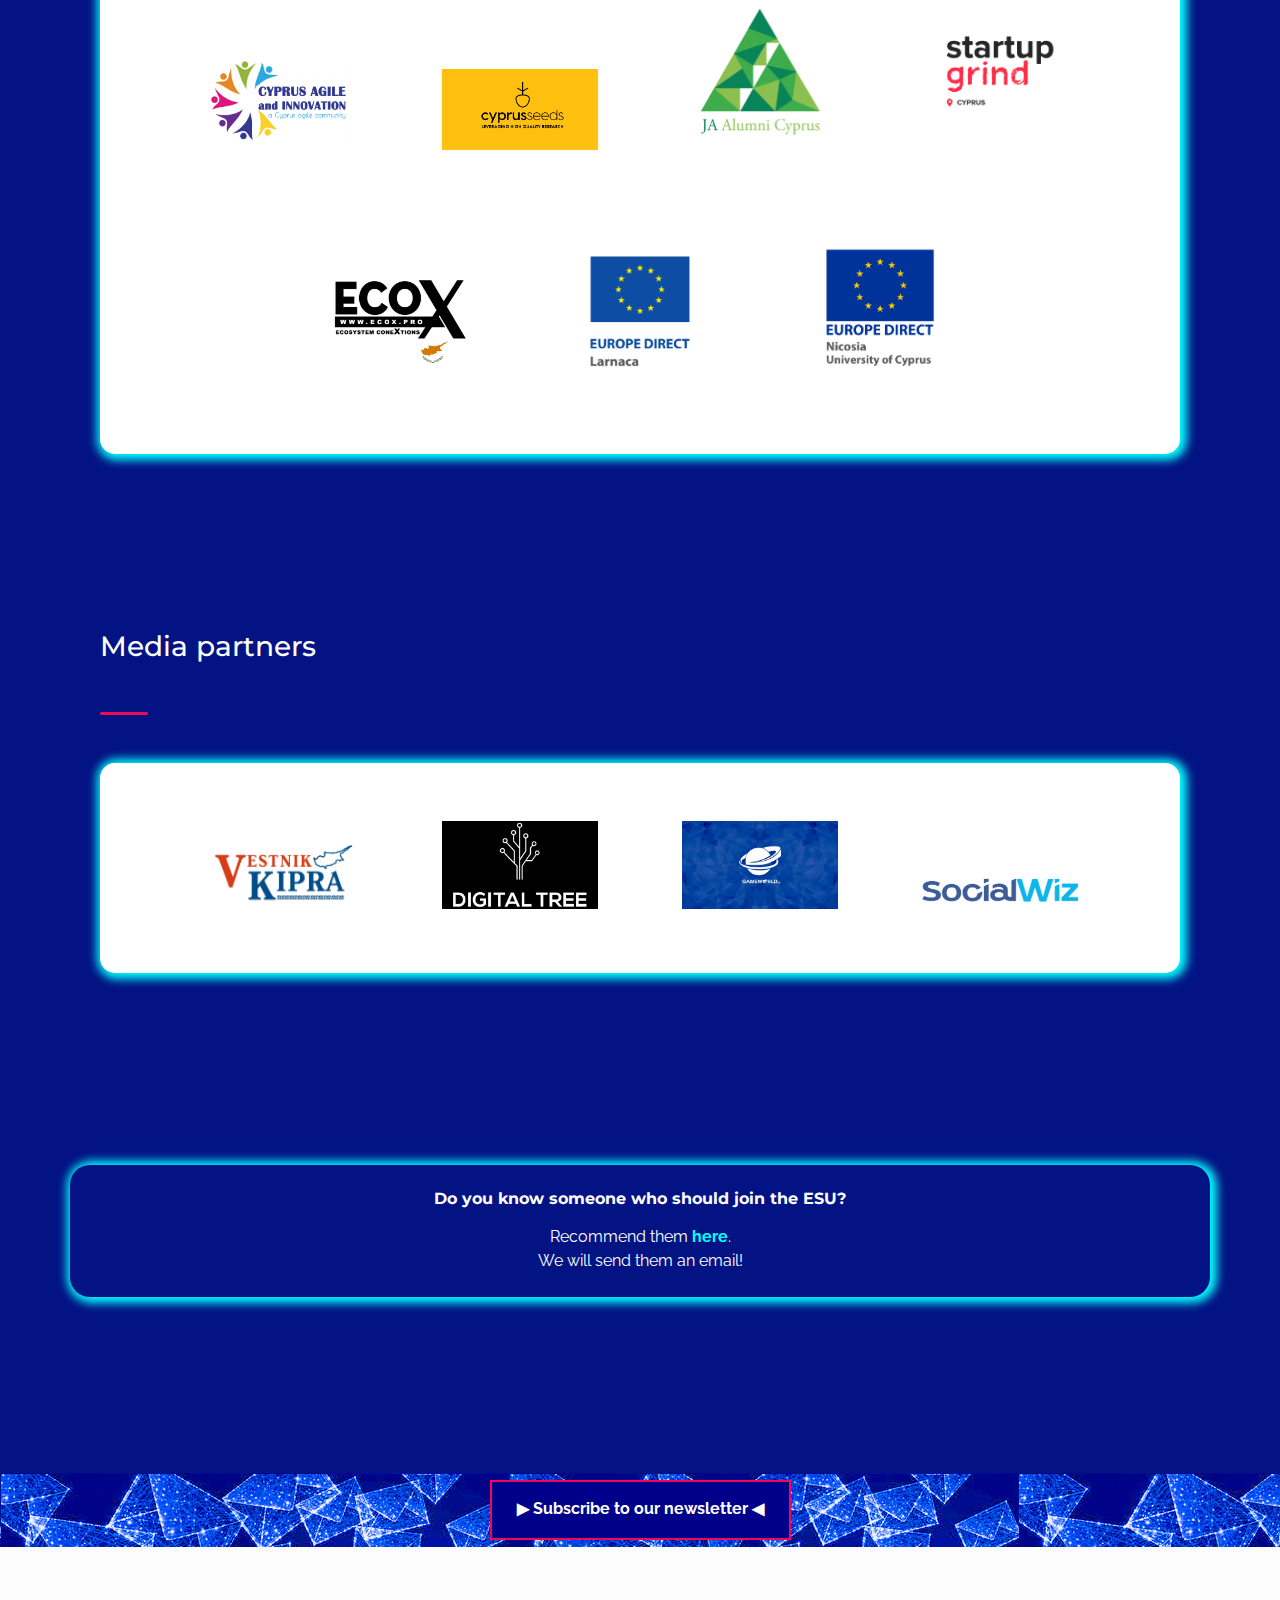
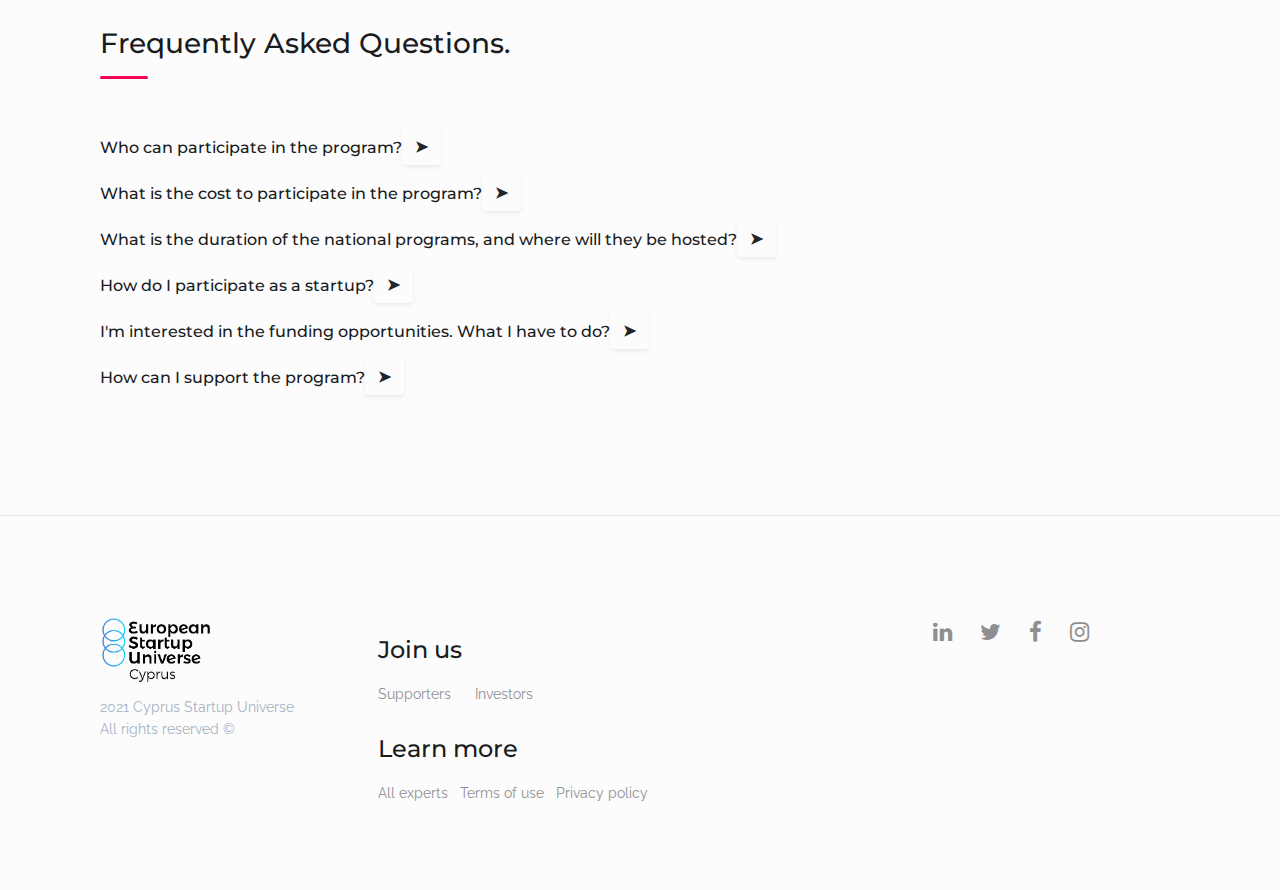
==== commit 36183454: "Add files via upload" ====
--- a/index.html
+++ b/index.html
@@ -452,6 +452,30 @@
                             <a href="https://www.linkedin.com/in/panos-odysseos-282437176/" target="_blank"><i class="fa fa-linkedin d-flex justify-content-start" style="color:white"></i></a></p>
                         </div>
                     </div>
+                    <div class="col col-md-5 px-6 mb-5 speakers-wrapper">
+                        <div class="card card-speaker" style="background-color: inherit;">
+                            <img src="content/img/speakers/Lisa Patti.jpg" class="card-img-top" alt="Lisa Patti profile photo">
+                            <h6 class="card-title text-white mt-2 mb-1">Lisa Patti</h6>
+                            <p class="card-text text-white speaker-position">Founder of C3Speech
+                            <a href="https://www.linkedin.com/in/lisapatti/" target="_blank"><i class="fa fa-linkedin d-flex justify-content-start" style="color:white"></i></a></p>
+                        </div>
+                    </div>
+                    <div class="col col-md-5 px-6 mb-5 speakers-wrapper">
+                        <div class="card card-speaker" style="background-color: inherit;">
+                            <img src="content/img/speakers/Nikos Gazetas.jpg" class="card-img-top" alt="Nikos Gazetas profile photo">
+                            <h6 class="card-title text-white mt-2 mb-1">Nikos Gazetas</h6>
+                            <p class="card-text text-white speaker-position">UX Specialist
+                            <a href="https://www.linkedin.com/in/nikosgazetas/" target="_blank"><i class="fa fa-linkedin d-flex justify-content-start" style="color:white"></i></a></p>
+                        </div>
+                    </div>
+                    <div class="col col-md-5 px-6 mb-5 speakers-wrapper">
+                        <div class="card card-speaker" style="background-color: inherit;">
+                            <img src="content/img/speakers/Dr. Marianna Prokopi-Demetriades.jpg" class="card-img-top" alt="Dr. Marianna Prokopi-Demetriades profile photo">
+                            <h6 class="card-title text-white mt-2 mb-1">Dr. Marianna Prokopi-Demetriades</h6>
+                            <p class="card-text text-white speaker-position">Biotech innovator and entrepreneur
+                            <a href="https://www.linkedin.com/in/dr-marianna-prokopi-demetriades-52436264/" target="_blank"><i class="fa fa-linkedin d-flex justify-content-start" style="color:white"></i></a></p>
+                        </div>
+                    </div>
 
                 </div>
             </div>
@@ -737,6 +761,30 @@
                             <h6 class="card-title text-white mt-2 mb-1">Evelthon Iacovides</h6>
                             <p class="card-text text-white speaker-position">Founder of Epsilon Consulting
                             <a href="http://www.evelthon.eu" target="_blank"><i class="fa fa-linkedin d-flex justify-content-start" style="color:white"></i></a></p>
+                        </div>
+                    </div>
+                    <div class="col col-md-5 px-6 mb-5 speakers-wrapper">
+                        <div class="card card-speaker" style="background-color: inherit;">
+                            <img src="content/img/mentors/Sotiris Makrygiannis.jpg" class="card-img-top" alt="Sotiris Makrygiannis profile photo">
+                            <h6 class="card-title text-white mt-2 mb-1">Sotiris Makrygiannis</h6>
+                            <p class="card-text text-white speaker-position">Entrepreneur & Growth Expert
+                            <a href="https://www.linkedin.com/in/sotiris/" target="_blank"><i class="fa fa-linkedin d-flex justify-content-start" style="color:white"></i></a></p>
+                        </div>
+                    </div>
+                    <div class="col col-md-5 px-6 mb-5 speakers-wrapper">
+                        <div class="card card-speaker" style="background-color: inherit;">
+                            <img src="content/img/mentors/Michael Georgiou.jpg" class="card-img-top" alt="Michael Georgiou profile photo">
+                            <h6 class="card-title text-white mt-2 mb-1">Michael Georgiou</h6>
+                            <p class="card-text text-white speaker-position">Co-founder at Imaginovation and MagicTask
+                            <a href="https://www.linkedin.com/in/themichaelgeorgiou/" target="_blank"><i class="fa fa-linkedin d-flex justify-content-start" style="color:white"></i></a></p>
+                        </div>
+                    </div>
+                    <div class="col col-md-5 px-6 mb-5 speakers-wrapper">
+                        <div class="card card-speaker" style="background-color: inherit;">
+                            <img src="content/img/mentors/Demetris Nicolaides.jpg" class="card-img-top" alt="Demetris Nicolaides profile photo">
+                            <h6 class="card-title text-white mt-2 mb-1">Demetris Nicolaides</h6>
+                            <p class="card-text text-white speaker-position">Partner at SageHill Partners
+                            <a href="https://drive.google.com/file/d/1F_LCfkvK96BrunWXPI0dcNYgv15qvhJm/view?usp=sharing" target="_blank"><i class="fa fa-linkedin d-flex justify-content-start" style="color:white"></i></a></p>
                         </div>
                     </div>
 
@@ -905,6 +953,13 @@
               <div class="card-speaker bcontainer">
                 <a href="http://europedirect.cut.ac.cy/" target="_blank">
                 <img src="content/img/partners/community/ED limassol.png" class="img-fluid bimage" alt="EUROPE DIRECT LIMASSOL logo">
+                <div class="bmiddle"><div class="btext">Website</div></div></a>
+              </div>
+            </div>
+            <div class="gcolumn">
+              <div class="card-speaker bcontainer">
+                <a href="https://techub.cyens.org.cy/" target="_blank">
+                <img src="content/img/partners/community/Techub_CYENS.png" class="img-fluid bimage" alt="Techub_CYENS logo">
                 <div class="bmiddle"><div class="btext">Website</div></div></a>
               </div>
             </div>
